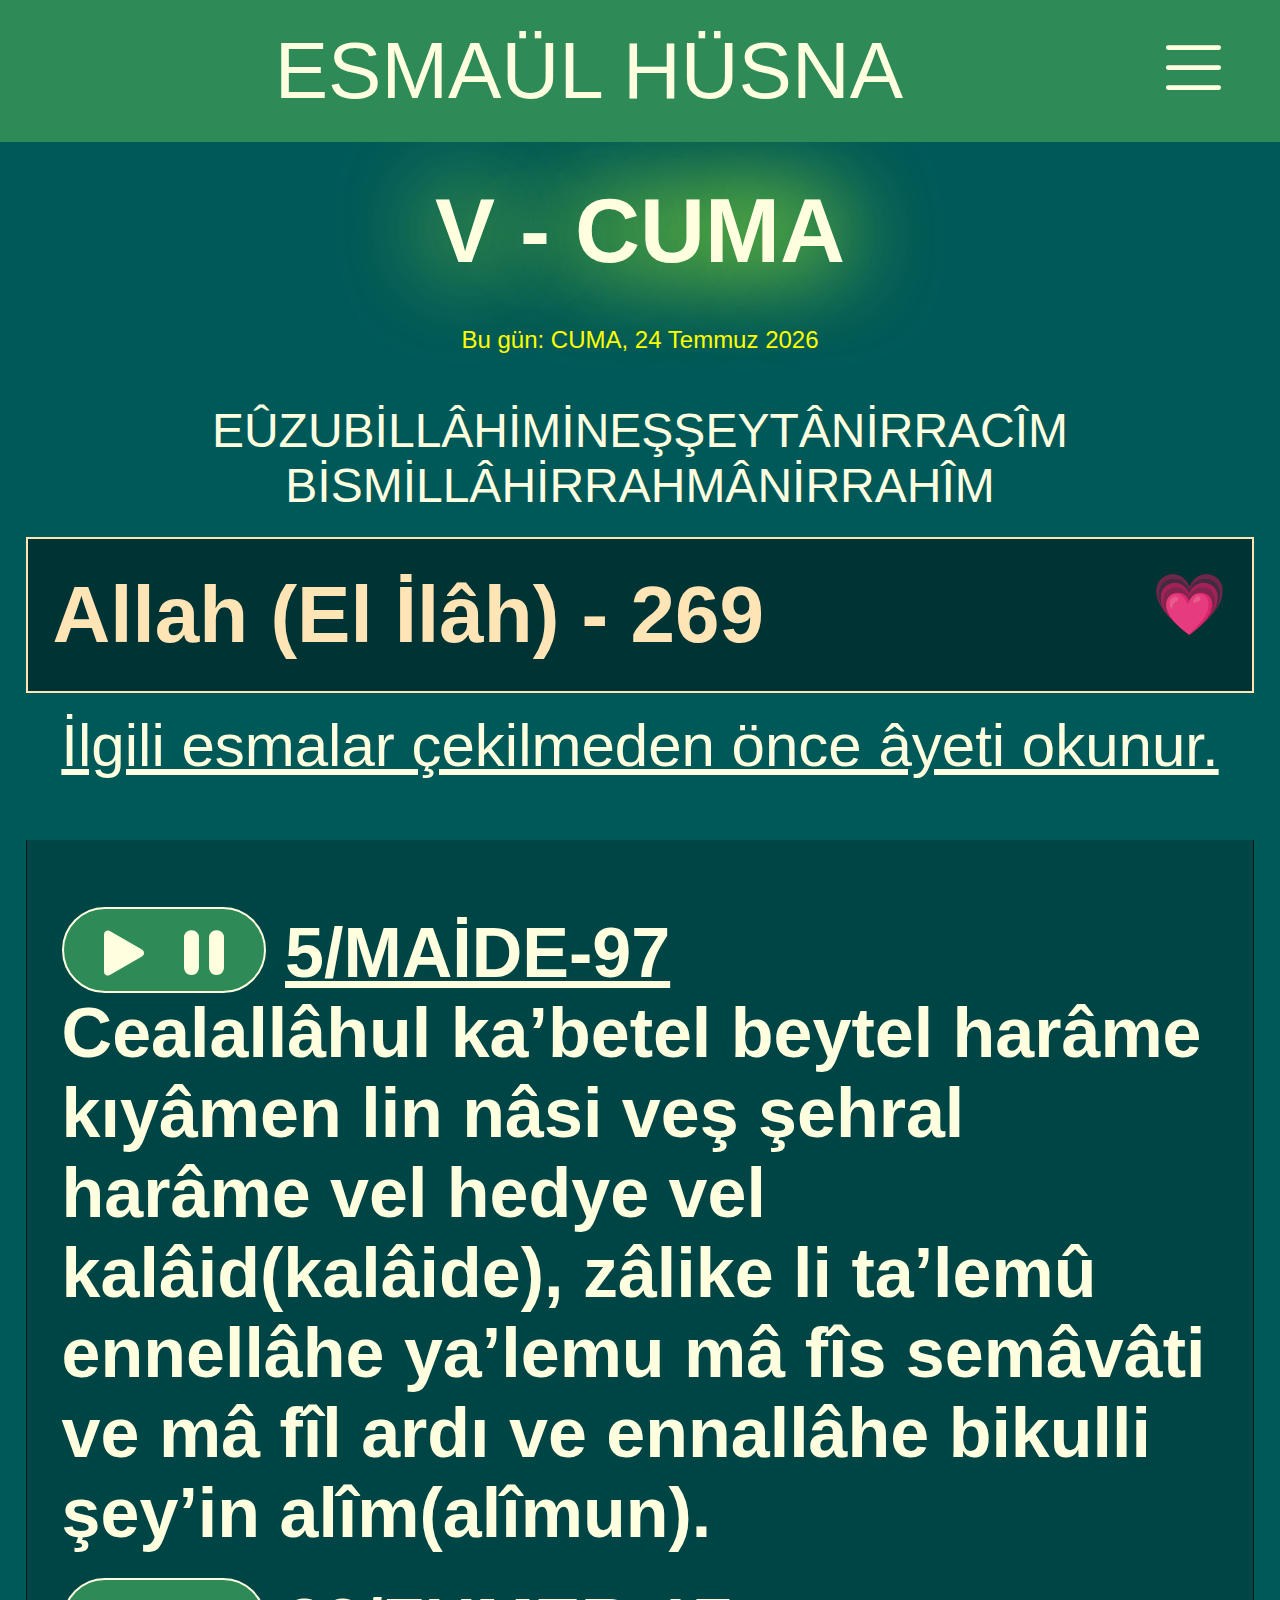
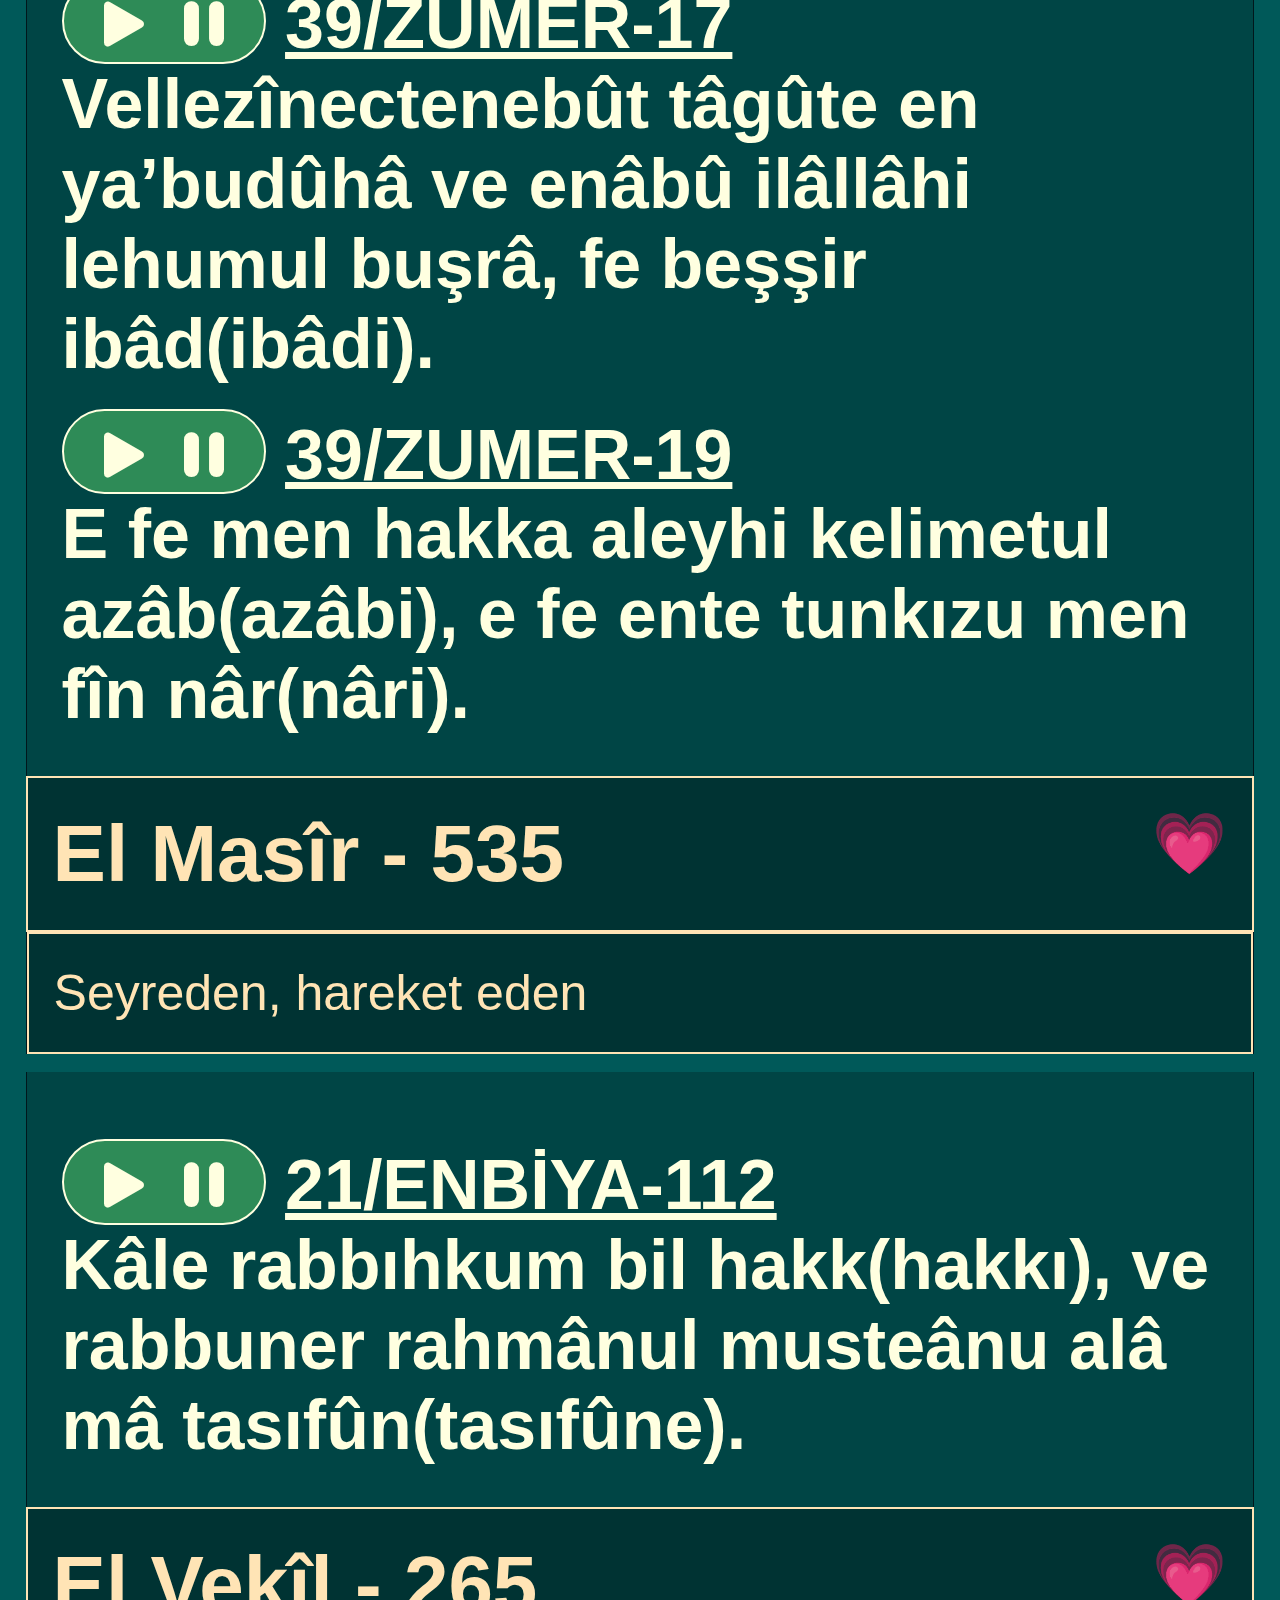
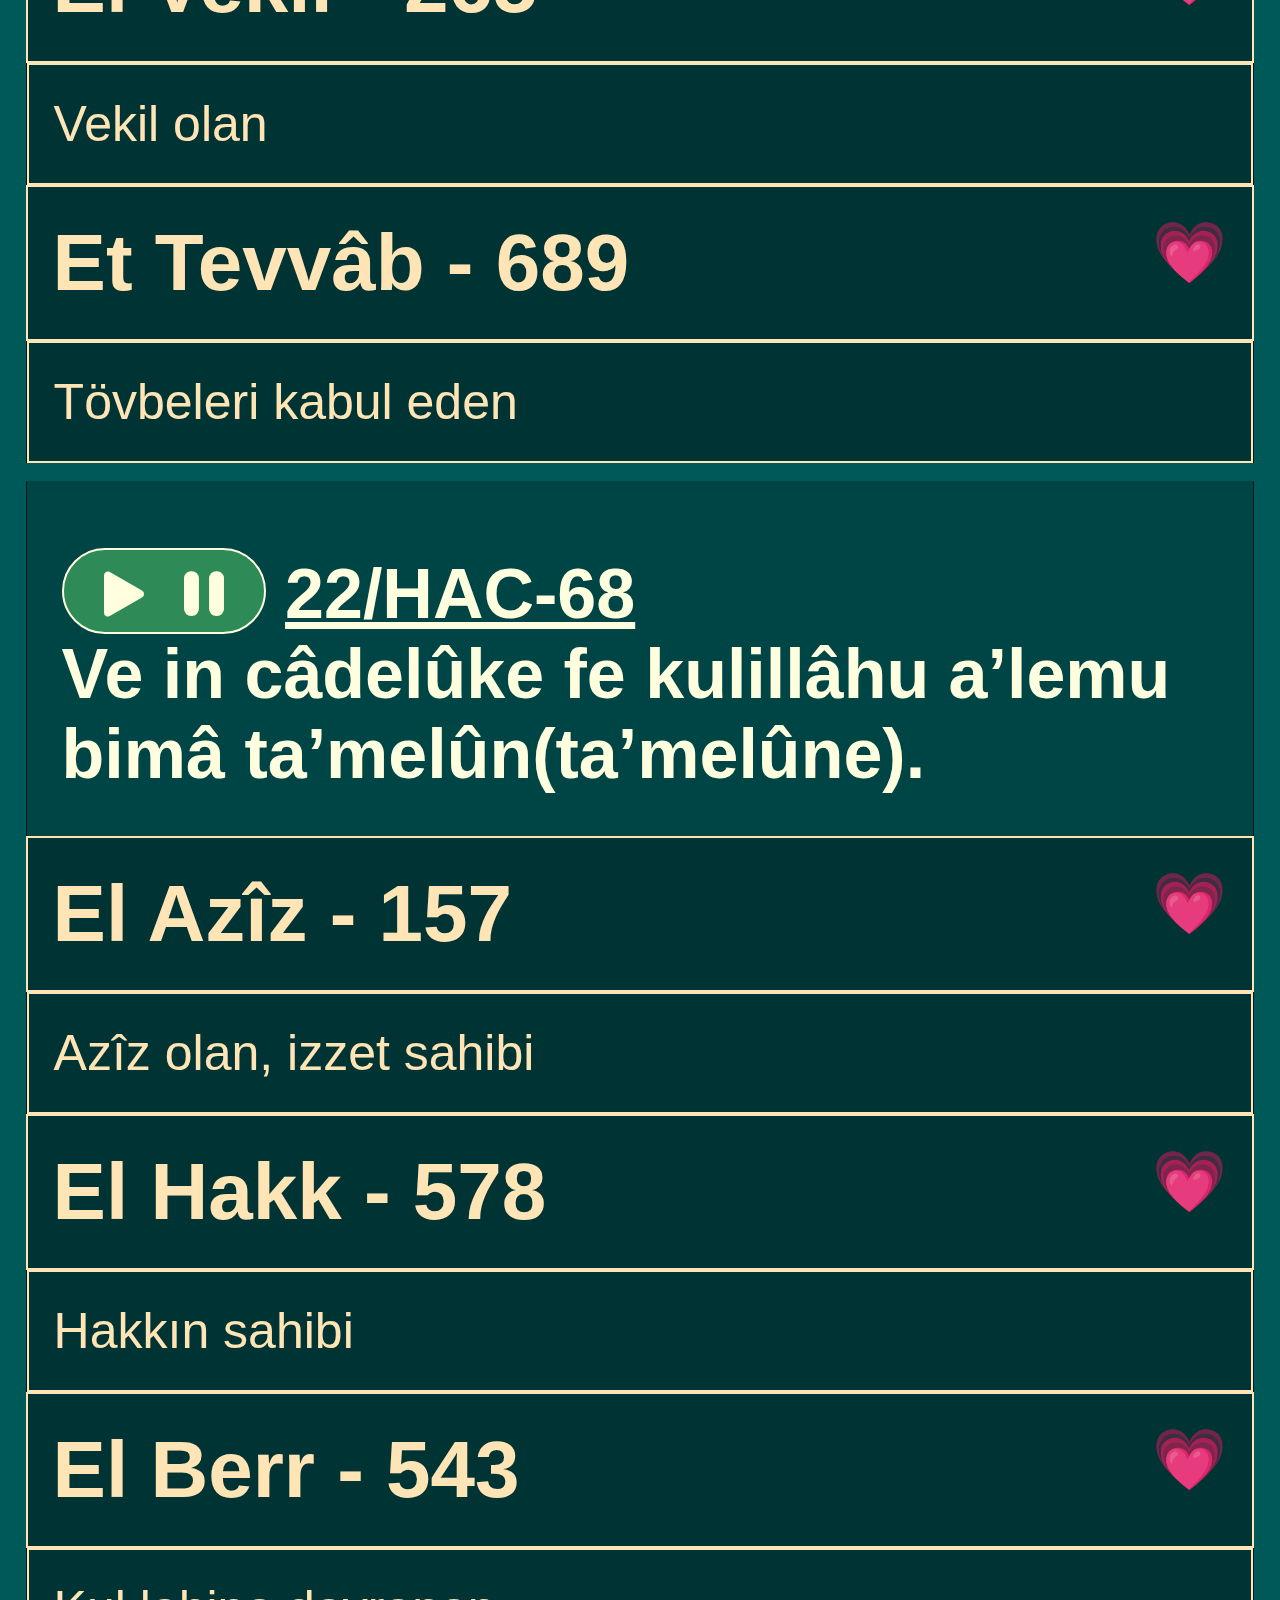
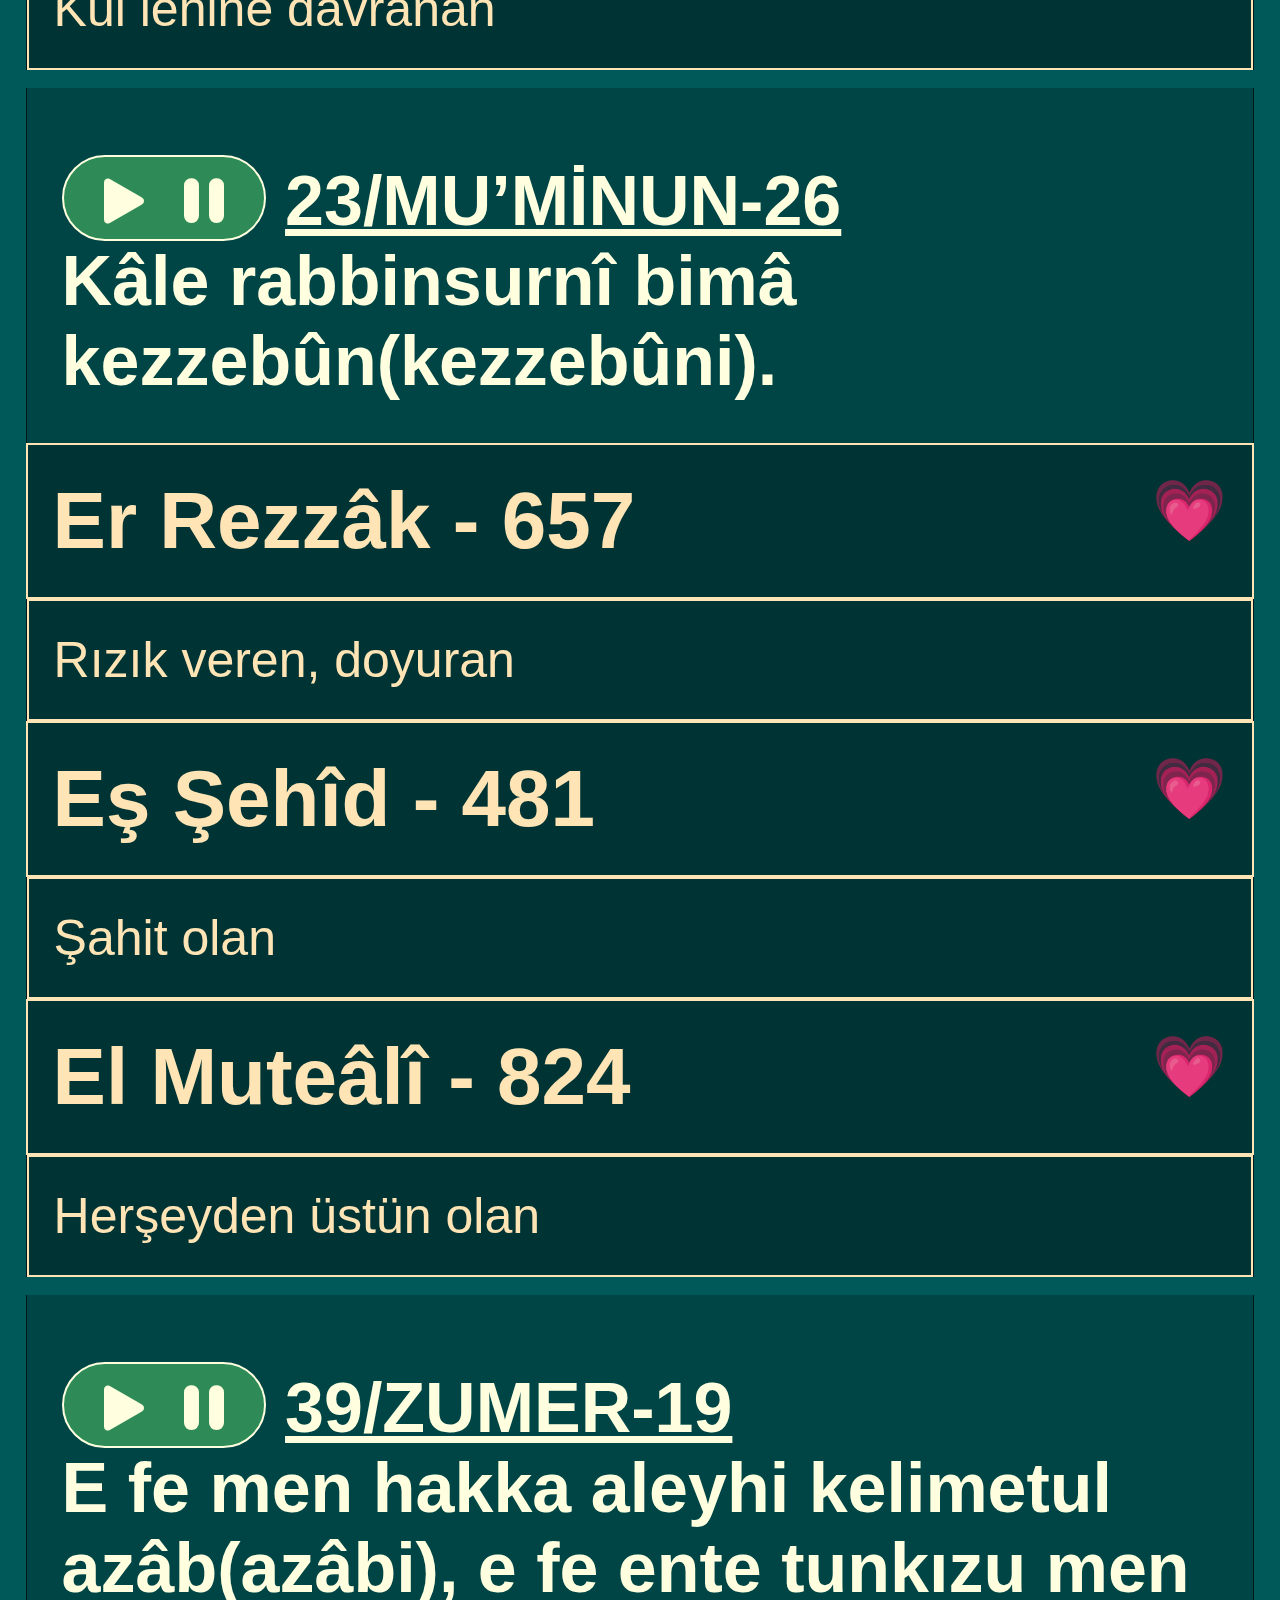
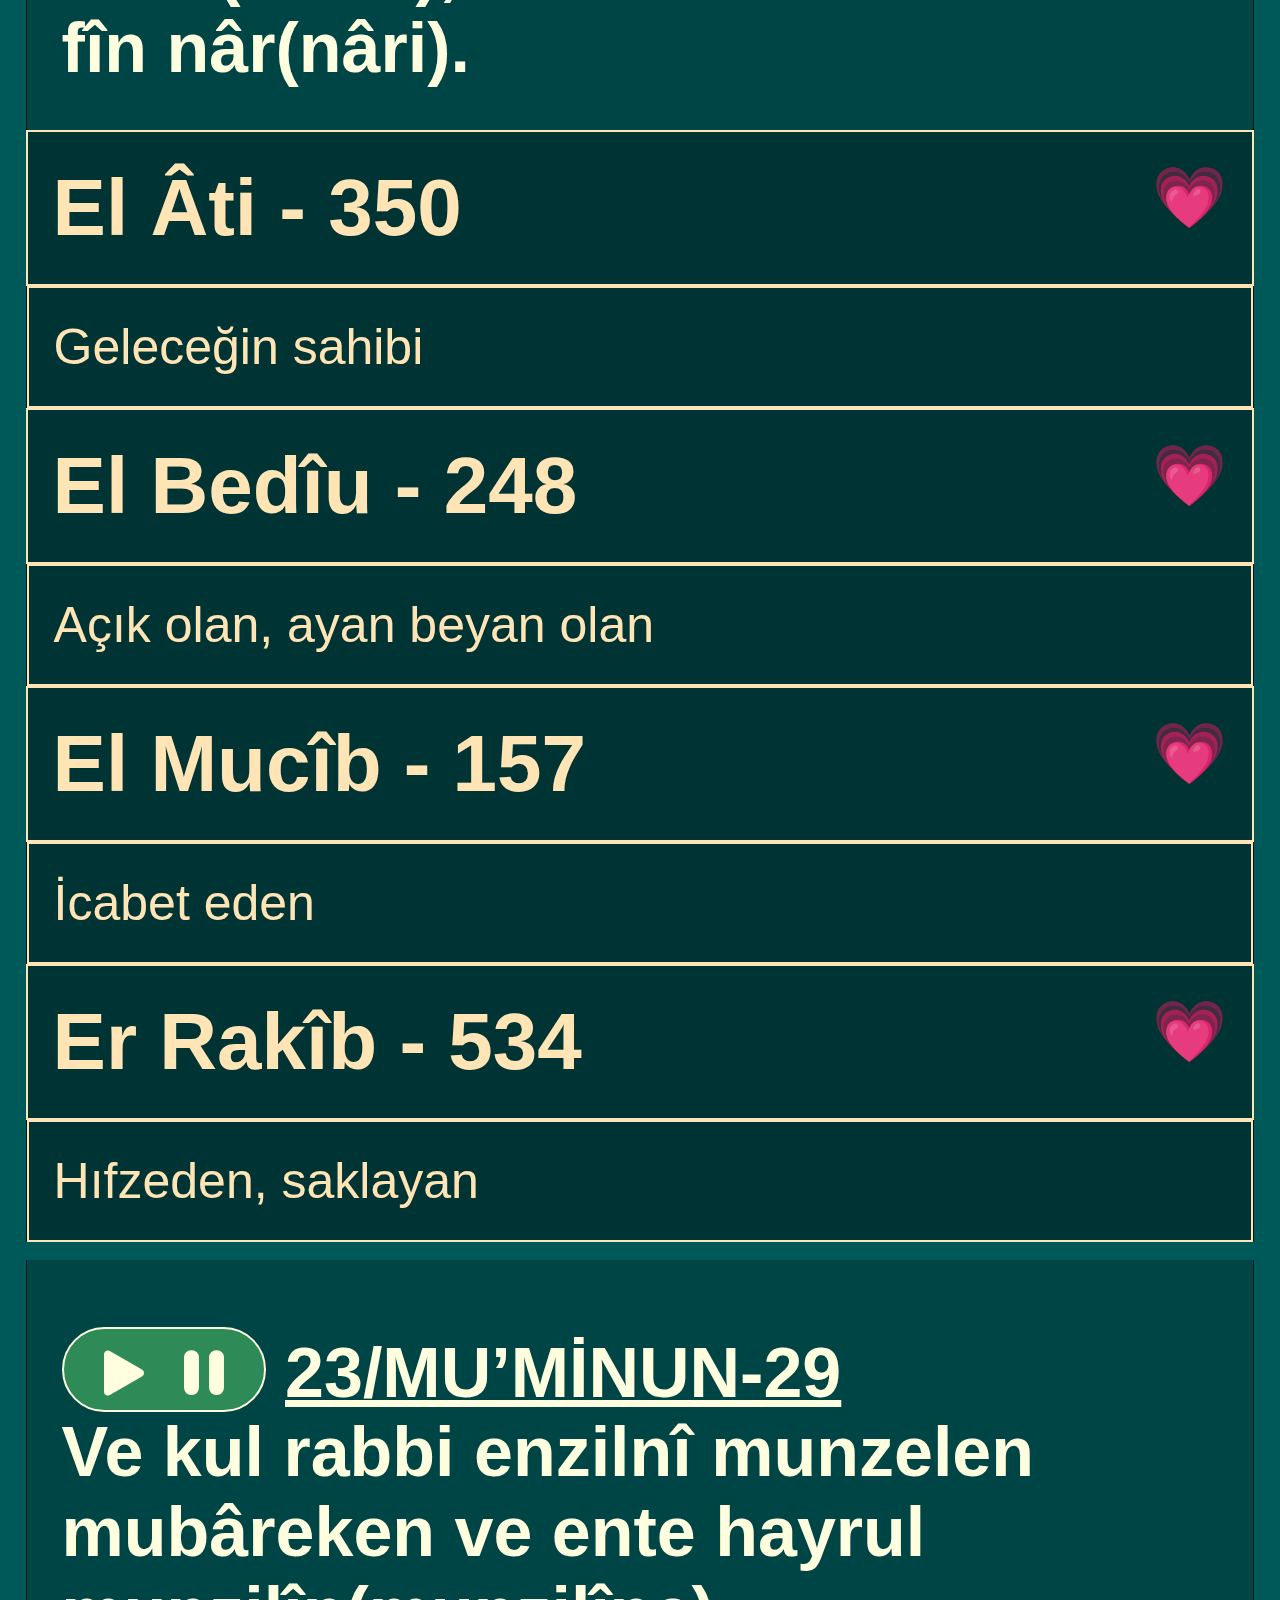
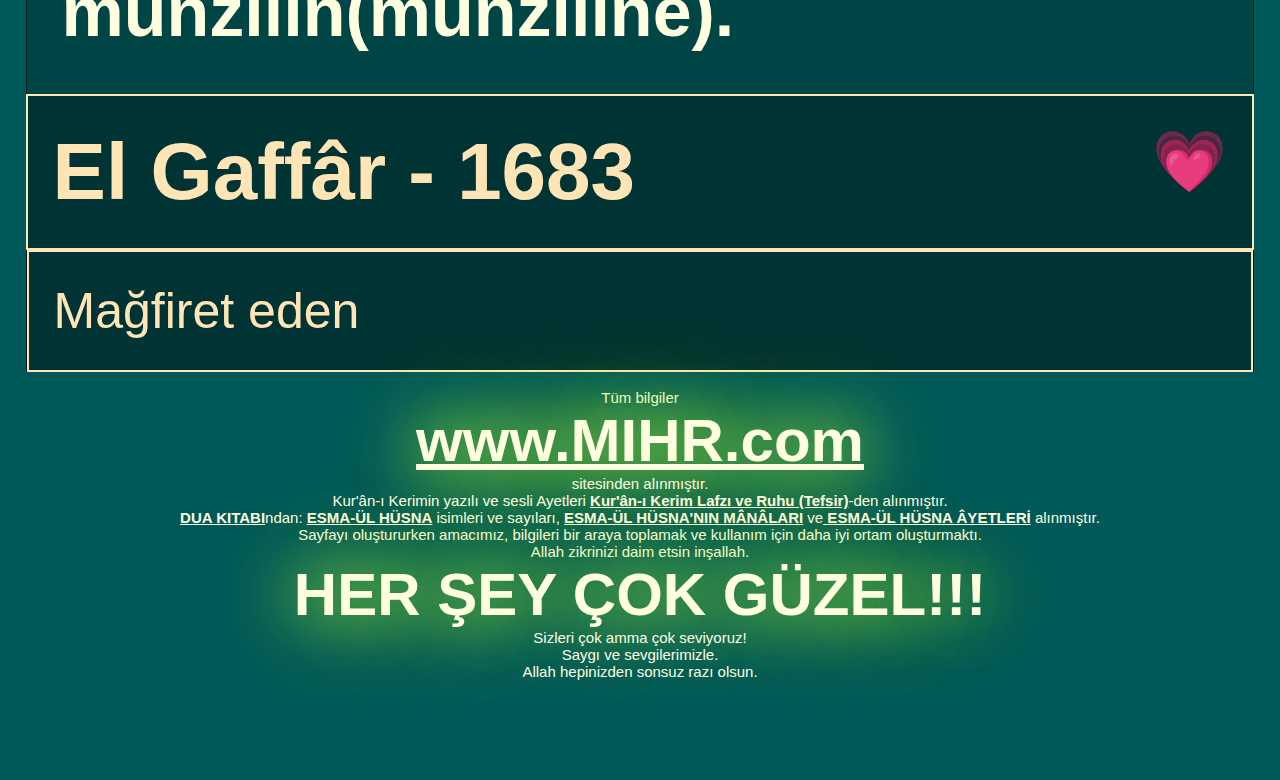
==== index.html @ 6de31723 "a" ====
<!DOCTYPE html>
<html lang="tr">
  <head>
    <meta charset="utf-8" />
    <title>ESMAÜL HÜSNA</title>
    <!-- jQuery -->
    <script src="https://ajax.googleapis.com/ajax/libs/jquery/2.0.0/jquery.min.js"></script>
    <!-- Bootstrap SVG Font icons https://icons.getbootstrap.com -->
    <link rel="stylesheet" href="https://cdn.jsdelivr.net/npm/bootstrap-icons@1.7.2/font/bootstrap-icons.css" />
    <link rel="stylesheet" href="style.css" />
  </head>
  <body>
    <!-- NAVBAR -->
    <nav class="navbar" id="top_nav">
      <!-- LOGO -->
      <div class="logo">&nbsp;ESMAÜL HÜSNA</div>
      <!-- NAVIGATION MENU -->
      <div>
        <button id="ButtonMENU" onclick="BtnMENU()" class="menuBTN">
          &nbsp;<i class="bi bi-list"></i>&nbsp;
        </button>
        <button
          id="ButtonMENUX"
          onclick="BtnMENUX()"
          class="menuBTN"
          style="display: none"
        >
          &nbsp;<i class="bi bi-x-lg"></i>&nbsp;
        </button>
        <script>
          function BtnMENU() {
            ;(document.getElementById("MENUSECTION").style.display = "block"),
              (document.getElementById("MainPageDIV").style.display = "none"),
              (document.getElementById("ButtonMENU").style.display = "none"),
              (document.getElementById("ButtonMENUX").style.display = "block")
          }
        </script>
        <script>
          function BtnMENUX() {
            ;(document.getElementById("MENUSECTION").style.display = "none"),
              (document.getElementById("MainPageDIV").style.display = "block"),
              (document.getElementById("ButtonMENU").style.display = "block"),
              (document.getElementById("ButtonMENUX").style.display = "none")
          }
        </script>
      </div>
    </nav>
    <!-- MENUSECTION DIV -->
    <div id="MENUSECTION" style="margin-top: 170px; display: none" class="menu">
      <!-- DATE -->
      <div class="beautifullyDate" style="font-size: 2.5em !important">
        <script>
          var d = new Date(),
            day = new Array(
              "PAZAR",
              "PAZARTESİ",
              "SALI",
              "ÇARŞAMBA",
              "PERŞEMBE",
              "CUMA",
              "CUMARTESİ"
            ),
            month = new Array(
              "Ocak",
              "Şubat",
              "Mart",
              "Nisan",
              "Mayıs",
              "Haziran",
              "Temmuz",
              "Ağustos",
              "Eylül",
              "Ekim",
              "Kasım",
              "Aralık"
            )
          document.write(
            "Bu gün: " +
              day[d.getDay()] +
              ", " +
              d.getDate() +
              " " +
              month[d.getMonth()] +
              " " +
              d.getFullYear()
          )
        </script>
      </div>
      <!-- GROUPBUTTONS DIV -->
      <div
        id="GroupButtons"
        style="
          display: block;
          padding: 10px 0 50px 0;
          font-size: 50px;
          font-family: Arial;
        "
        class="btn-group"
      >
        <!-- HAFATA BUTTONS & scripts -->
        <div
          style="
            display: block;
            padding: 10px 0 50px 0;
            color: #ffffe0;
            font-size: 50px;
            font-family: Arial;
          "
        >
          Haftanın gününü buradan<br />manual seçe bilirsiniz
        </div>
        <button onclick="myFunction1()">I - PAZARTESİ</button>
        <button onclick="myFunction2()">II - SALI</button>
        <button onclick="myFunction3()">III - ÇARŞAMBA</button>
        <button onclick="myFunction4()">IV - PERŞEMBE</button>
        <button onclick="myFunction5()">V - CUMA</button>
        <button onclick="myFunction6()">VI - CUMARTESİ</button>
        <button onclick="myFunction7()">VII - PAZAR</button>
        <script>
          function myFunction1() {
            ;(document.getElementById("myDIV1").style.display = "block"),
              (document.getElementById("myDIV11").style.display = "block"),
              (document.getElementById("myDIV2").style.display = "none"),
              (document.getElementById("myDIV22").style.display = "none"),
              (document.getElementById("myDIV3").style.display = "none"),
              (document.getElementById("myDIV33").style.display = "none"),
              (document.getElementById("myDIV4").style.display = "none"),
              (document.getElementById("myDIV44").style.display = "none"),
              (document.getElementById("myDIV5").style.display = "none"),
              (document.getElementById("myDIV55").style.display = "none"),
              (document.getElementById("myDIV6").style.display = "none"),
              (document.getElementById("myDIV66").style.display = "none"),
              (document.getElementById("myDIV7").style.display = "none"),
              (document.getElementById("myDIV77").style.display = "none"),
              (document.getElementById("MENUSECTION").style.display = "none"),
              (document.getElementById("MainPageDIV").style.display = "block"),
              (document.getElementById("ButtonMENU").style.display = "block"),
              (document.getElementById("ButtonMENUX").style.display = "none")
          }
          function myFunction2() {
            ;(document.getElementById("myDIV1").style.display = "none"),
              (document.getElementById("myDIV11").style.display = "none"),
              (document.getElementById("myDIV2").style.display = "block"),
              (document.getElementById("myDIV22").style.display = "block"),
              (document.getElementById("myDIV3").style.display = "none"),
              (document.getElementById("myDIV33").style.display = "none"),
              (document.getElementById("myDIV4").style.display = "none"),
              (document.getElementById("myDIV44").style.display = "none"),
              (document.getElementById("myDIV5").style.display = "none"),
              (document.getElementById("myDIV55").style.display = "none"),
              (document.getElementById("myDIV6").style.display = "none"),
              (document.getElementById("myDIV66").style.display = "none"),
              (document.getElementById("myDIV7").style.display = "none"),
              (document.getElementById("myDIV77").style.display = "none"),
              (document.getElementById("MENUSECTION").style.display = "none"),
              (document.getElementById("MainPageDIV").style.display = "block"),
              (document.getElementById("ButtonMENU").style.display = "block"),
              (document.getElementById("ButtonMENUX").style.display = "none")
          }
          function myFunction3() {
            ;(document.getElementById("myDIV1").style.display = "none"),
              (document.getElementById("myDIV11").style.display = "none"),
              (document.getElementById("myDIV2").style.display = "none"),
              (document.getElementById("myDIV22").style.display = "none"),
              (document.getElementById("myDIV3").style.display = "block"),
              (document.getElementById("myDIV33").style.display = "block"),
              (document.getElementById("myDIV4").style.display = "none"),
              (document.getElementById("myDIV44").style.display = "none"),
              (document.getElementById("myDIV5").style.display = "none"),
              (document.getElementById("myDIV55").style.display = "none"),
              (document.getElementById("myDIV6").style.display = "none"),
              (document.getElementById("myDIV66").style.display = "none"),
              (document.getElementById("myDIV7").style.display = "none"),
              (document.getElementById("myDIV77").style.display = "none"),
              (document.getElementById("MENUSECTION").style.display = "none"),
              (document.getElementById("MainPageDIV").style.display = "block"),
              (document.getElementById("ButtonMENU").style.display = "block"),
              (document.getElementById("ButtonMENUX").style.display = "none")
          }
          function myFunction4() {
            ;(document.getElementById("myDIV1").style.display = "none"),
              (document.getElementById("myDIV11").style.display = "none"),
              (document.getElementById("myDIV2").style.display = "none"),
              (document.getElementById("myDIV22").style.display = "none"),
              (document.getElementById("myDIV3").style.display = "none"),
              (document.getElementById("myDIV33").style.display = "none"),
              (document.getElementById("myDIV4").style.display = "block"),
              (document.getElementById("myDIV44").style.display = "block"),
              (document.getElementById("myDIV5").style.display = "none"),
              (document.getElementById("myDIV55").style.display = "none"),
              (document.getElementById("myDIV6").style.display = "none"),
              (document.getElementById("myDIV66").style.display = "none"),
              (document.getElementById("myDIV7").style.display = "none"),
              (document.getElementById("myDIV77").style.display = "none"),
              (document.getElementById("MENUSECTION").style.display = "none"),
              (document.getElementById("MainPageDIV").style.display = "block"),
              (document.getElementById("ButtonMENU").style.display = "block"),
              (document.getElementById("ButtonMENUX").style.display = "none")
          }
          function myFunction5() {
            ;(document.getElementById("myDIV1").style.display = "none"),
              (document.getElementById("myDIV11").style.display = "none"),
              (document.getElementById("myDIV2").style.display = "none"),
              (document.getElementById("myDIV22").style.display = "none"),
              (document.getElementById("myDIV3").style.display = "none"),
              (document.getElementById("myDIV33").style.display = "none"),
              (document.getElementById("myDIV4").style.display = "none"),
              (document.getElementById("myDIV44").style.display = "none"),
              (document.getElementById("myDIV5").style.display = "block"),
              (document.getElementById("myDIV55").style.display = "block"),
              (document.getElementById("myDIV6").style.display = "none"),
              (document.getElementById("myDIV66").style.display = "none"),
              (document.getElementById("myDIV7").style.display = "none"),
              (document.getElementById("myDIV77").style.display = "none"),
              (document.getElementById("MENUSECTION").style.display = "none"),
              (document.getElementById("MainPageDIV").style.display = "block"),
              (document.getElementById("ButtonMENU").style.display = "block"),
              (document.getElementById("ButtonMENUX").style.display = "none")
          }
          function myFunction6() {
            ;(document.getElementById("myDIV1").style.display = "none"),
              (document.getElementById("myDIV11").style.display = "none"),
              (document.getElementById("myDIV2").style.display = "none"),
              (document.getElementById("myDIV22").style.display = "none"),
              (document.getElementById("myDIV3").style.display = "none"),
              (document.getElementById("myDIV33").style.display = "none"),
              (document.getElementById("myDIV4").style.display = "none"),
              (document.getElementById("myDIV44").style.display = "none"),
              (document.getElementById("myDIV5").style.display = "none"),
              (document.getElementById("myDIV55").style.display = "none"),
              (document.getElementById("myDIV6").style.display = "block"),
              (document.getElementById("myDIV66").style.display = "block"),
              (document.getElementById("myDIV7").style.display = "none"),
              (document.getElementById("myDIV77").style.display = "none"),
              (document.getElementById("MENUSECTION").style.display = "none"),
              (document.getElementById("MainPageDIV").style.display = "block"),
              (document.getElementById("ButtonMENU").style.display = "block"),
              (document.getElementById("ButtonMENUX").style.display = "none")
          }
          function myFunction7() {
            ;(document.getElementById("myDIV1").style.display = "none"),
              (document.getElementById("myDIV11").style.display = "none"),
              (document.getElementById("myDIV2").style.display = "none"),
              (document.getElementById("myDIV22").style.display = "none"),
              (document.getElementById("myDIV3").style.display = "none"),
              (document.getElementById("myDIV33").style.display = "none"),
              (document.getElementById("myDIV4").style.display = "none"),
              (document.getElementById("myDIV44").style.display = "none"),
              (document.getElementById("myDIV5").style.display = "none"),
              (document.getElementById("myDIV55").style.display = "none"),
              (document.getElementById("myDIV6").style.display = "none"),
              (document.getElementById("myDIV66").style.display = "none"),
              (document.getElementById("myDIV7").style.display = "block"),
              (document.getElementById("myDIV77").style.display = "block"),
              (document.getElementById("MENUSECTION").style.display = "none"),
              (document.getElementById("MainPageDIV").style.display = "block"),
              (document.getElementById("ButtonMENU").style.display = "block"),
              (document.getElementById("ButtonMENUX").style.display = "none")
          }
        </script>
        <!-- END HAFTA BUTTONS & scripts -->
      </div>
      <!-- END GROUPBUTTONS DIV --><!-- ANLAM ve AYETLER DIV's -->
      <div
        id="AyetAnlam"
        style="
          color: #ffffe0;
          display: block;
          padding: 30px 1em 30px 1em;
          font-size: 50px;
          font-family: Arial;
        "
      >
        Esma Ayetleri ve Anlamı<br />Görüntüsü için
      </div>
      <div>
        <button type="submit" id="ButtonId" onclick="changeColor()" class="btn">
          OFF
        </button>
        <script>
          $(".btn").click(function () {
            $(".block_with_text").fadeToggle(500),
              $(this).text(function (e, o) {
                return "OFF" === o ? "ON" : "OFF"
              })
          })
          var colors = ["SeaGreen", "red"],
            colorIndex = 0
          function changeColor() {
            var e = document.getElementById("ButtonId")
            colorIndex >= colors.length && (colorIndex = 0),
              (e.style.backgroundColor = colors[colorIndex]),
              colorIndex++,
              (document.getElementById("MENUSECTION").style.display = "none"),
              (document.getElementById("MainPageDIV").style.display = "block"),
              (document.getElementById("ButtonMENU").style.display = "block"),
              (document.getElementById("ButtonMENUX").style.display = "none")
          }
        </script>
      </div>
      <!-- CHEKBOX -->
      <div
        style="
          display: block;
          padding: 70px 1em 30px 1em;
          color: #ffffe0;
          font-size: 50px;
          font-family: Arial;
        "
      >
        Tüm onayları silmek için
      </div>
      <div>
        <button onclick="ChekBoxClear()" class="menuBTNHeart">
          &#128154;&#10146;&#128151;
        </button>
        <script>
          function ChekBoxClear() {
            var e = confirm("Onayları silmek istiyor musunuz?")
            ;(document.getElementById("MENUSECTION").style.display = "none"),
              (document.getElementById("MainPageDIV").style.display = "block"),
              (document.getElementById("ButtonMENU").style.display = "block"),
              (document.getElementById("ButtonMENUX").style.display = "none"),
              e && $("[class='chekboxInput']:checked").prop("checked", !1)
          }
        </script>
      </div>
    </div>
    <!-- END MENU SECTION DIV --><!-- MAIN PAGE DIV -->
    <div id="MainPageDIV">
      <!-- WEEK NAME DIV's -->
      <div id="myDIV1" class="beautifully" style="display: none">I - PAZARTESİ</div>
      <div id="myDIV2" class="beautifully" style="display: none">II - SALI</div>
      <div id="myDIV3" class="beautifully" style="display: none">III - ÇARŞAMBA</div>
      <div id="myDIV4" class="beautifully" style="display: none">IV - PERŞEMBE</div>
      <div id="myDIV5" class="beautifully" style="display: none">V - CUMA</div>
      <div id="myDIV6" class="beautifully" style="display: none">VI - CUMARTESİ</div>
      <div id="myDIV7" class="beautifully" style="display: none">VII - PAZAR</div>
      <!-- DATE -->
      <div class="beautifullyDate">
        <script>
          var d = new Date(),
            day = new Array(
              "PAZAR",
              "PAZARTESİ",
              "SALI",
              "ÇARŞAMBA",
              "PERŞEMBE",
              "CUMA",
              "CUMARTESİ"
            ),
            month = new Array(
              "Ocak",
              "Şubat",
              "Mart",
              "Nisan",
              "Mayıs",
              "Haziran",
              "Temmuz",
              "Ağustos",
              "Eylül",
              "Ekim",
              "Kasım",
              "Aralık"
            )
          document.write(
            "Bu gün: ",
            day[d.getDay()] +
              ", " +
              d.getDate() +
              " " +
              month[d.getMonth()] +
              " " +
              d.getFullYear()
          )
        </script>
      </div>
      <!-- END WEEK NAME DIV's --><!-- NEXT SOUND PLAY WITH STOP CURRENT SOUND SCRIPT -->
      <script>
        document.addEventListener(
          "play",
          function (e) {
            for (
              var t = document.getElementsByTagName("audio"),
                a = 0,
                n = t.length;
              a < n;
              a++
            )
              t[a] != e.target && t[a].pause()
          },
          !0
        )
      </script>
      <!-- END NEXT SOUND PLAY WITH STOP CURRENT SOUND SCRIPT --><!-- NOT CHANGE DIV -->
      <div
        style="
          display: inline-block;
          color: #ffffe0;
          text-align: center;
          font-size: 48px;
          font-family: Arial;
          padding: 0.5em 0.5em 0.5em 0.5em;
        "
      >
        EÛZUBİLLÂHİMİNEŞŞEYTÂNİRRACÎM<br />BİSMİLLÂHİRRAHMÂNİRRAHÎM
      </div>
      <div style="display: block">
        <table>
          <tr>
            <td>
              <strong>Allah (El İlâh) - 269</strong
              ><input
                id="Heart"
                style="display: none"
                type="checkbox"
                class="chekboxInput"
              />
              <label for="Heart"></label>
            </td>
          </tr>
        </table>
      </div>
      <p class="block_with_text" style="display: block"><br /></p>
      <div
        class="block_with_text"
        style="
          display: block;
          color: #ffffe0;
          text-align: center;
          padding: 0 0.5em 1em 0.5em;
          font-size: 60px;
          font-family: Arial;
        "
      >
        <a
          style="font-weight: 400; color: #ffffe0"
          href="https://mihr.com/kitaplar/457/dua-kitab?chapter=1743"
          target="_blank"
          >İlgili esmalar çekilmeden önce âyeti okunur.</a
        >
      </div>
      <div style="display: block">
        <table>
          <tr>
            <th class="block_with_text" style="display: block">
              <button class="PlayButton" onclick="togglePlayPause1()">
                <i class="bi bi-play-fill"></i><i class="bi bi-pause-fill"></i
                ><audio
                  id="audio1"
                  src="https://www.mihr.com/Videolar/quran_mp3/ayat/005097.mp3"
                ></audio>
              </button>
              <script>
                var audio1 = document.getElementById("audio1")
                function togglePlayPause1() {
                  audio1.paused || audio1.ended ? audio1.play() : audio1.pause()
                }
              </script>
              <a
                href="https://www.mihr.com/Kuran/Meal/5/maide/97"
                target="_blank"
                >5/MAİDE-97</a
              ><br />Cealallâhul ka’betel beytel harâme kıyâmen lin nâsi veş
              şehral harâme vel hedye vel kalâid(kalâide), zâlike li ta’lemû
              ennellâhe ya’lemu mâ fîs semâvâti ve mâ fîl ardı ve ennallâhe
              bikulli şey’in alîm(alîmun).<br /><button
                class="PlayButton"
                onclick="togglePlayPause2()"
              >
                <i class="bi bi-play-fill"></i><i class="bi bi-pause-fill"></i
                ><audio
                  id="audio2"
                  src="https://www.mihr.com/Videolar/quran_mp3/ayat/039017.mp3"
                ></audio>
              </button>
              <script>
                var audio2 = document.getElementById("audio2")
                function togglePlayPause2() {
                  audio2.paused || audio2.ended ? audio2.play() : audio2.pause()
                }
              </script>
              <a
                href="https://www.mihr.com/Kuran/Meal/39/zumer/17"
                target="_blank"
                >39/ZUMER-17</a
              ><br />Vellezînectenebût tâgûte en ya’budûhâ ve enâbû ilâllâhi
              lehumul buşrâ, fe beşşir ibâd(ibâdi).<br /><button
                class="PlayButton"
                onclick="togglePlayPause3()"
              >
                <i class="bi bi-play-fill"></i><i class="bi bi-pause-fill"></i
                ><audio
                  id="audio3"
                  src="https://www.mihr.com/Videolar/quran_mp3/ayat/039019.mp3"
                ></audio>
              </button>
              <script>
                var audio3 = document.getElementById("audio3")
                function togglePlayPause3() {
                  audio3.paused || audio3.ended ? audio3.play() : audio3.pause()
                }
              </script>
              <a
                href="https://www.mihr.com/Kuran/Meal/39/zumer/19"
                target="_blank"
                >39/ZUMER-19</a
              ><br />E fe men hakka aleyhi kelimetul azâb(azâbi), e fe ente
              tunkızu men fîn nâr(nâri).<br />
            </th>
          </tr>
          <tr>
            <td>
              <strong>El Masîr - 535</strong
              ><input
                style="display: none"
                id="Masir"
                type="checkbox"
                class="chekboxInput"
              />
              <label for="Masir"></label>
            </td>
          </tr>
          <tr>
            <td class="block_with_text" style="display: block">
              Seyreden, hareket eden
            </td>
          </tr>
        </table>
        <!-- END NOT CHANGE DIV -->
      </div>
      <p class="block_with_text" style="display: block"><br /></p>
      <!-- ESMAÜL HÜSNA I DIV-->
      <div id="myDIV11" style="display: none">
        <table>
          <tr>
            <th class="block_with_text" style="display: block">
              <button class="PlayButton" onclick="togglePlayPause4()">
                <i class="bi bi-play-fill"></i><i class="bi bi-pause-fill"></i
                ><audio
                  id="audio4"
                  src="https://www.mihr.com/Videolar/quran_mp3/ayat/005097.mp3"
                ></audio>
              </button>
              <script>
                var audio4 = document.getElementById("audio4")
                function togglePlayPause4() {
                  audio4.paused || audio4.ended ? audio4.play() : audio4.pause()
                }
              </script>
              <a
                href="https://www.mihr.com/Kuran/Meal/5/maide/97"
                target="_blank"
                >5/MAİDE-97</a
              ><br />Cealallâhul ka’betel beytel harâme kıyâmen lin nâsi veş
              şehral harâme vel hedye vel kalâid(kalâide), zâlike li ta’lemû
              ennellâhe ya’lemu mâ fîs semâvâti ve mâ fîl ardı ve ennallâhe
              bikulli şey’in alîm(alîmun).
            </th>
          </tr>
          <tr>
            <td>
              <strong>El Mugnî - 1337</strong
              ><input
                style="display: none"
                id="Mugnî"
                type="checkbox"
                class="chekboxInput"
              />
              <label for="Mugnî"></label>
            </td>
          </tr>
          <tr>
            <td class="block_with_text" style="display: block">
              Gani kılan, zengin eden
            </td>
          </tr>
          <tr>
            <td>
              <strong>Es Sabûr - 519</strong
              ><input
                style="display: none"
                id="Sabûr"
                type="checkbox"
                class="chekboxInput"
              />
              <label for="Sabûr"></label>
            </td>
          </tr>
          <tr>
            <td class="block_with_text" style="display: block">Sabır sahibi</td>
          </tr>
          <tr>
            <td>
              <strong>El Vedûd - 372</strong
              ><input
                style="display: none"
                id="Vedûd"
                type="checkbox"
                class="chekboxInput"
              />
              <label for="Vedûd"></label>
            </td>
          </tr>
          <tr>
            <td class="block_with_text" style="display: block">
              Seven, sevilen
            </td>
          </tr>
        </table>
        <p class="block_with_text" style="display: block"><br /></p>
        <table>
          <tr>
            <th class="block_with_text" style="display: block">
              <button class="PlayButton" onclick="togglePlayPause5()">
                <i class="bi bi-play-fill"></i><i class="bi bi-pause-fill"></i
                ><audio
                  id="audio5"
                  src="https://www.mihr.com/Videolar/quran_mp3/ayat/019019.mp3"
                ></audio>
              </button>
              <script>
                var audio5 = document.getElementById("audio5")
                function togglePlayPause5() {
                  audio5.paused || audio5.ended ? audio5.play() : audio5.pause()
                }
              </script>
              <a
                href="https://www.mihr.com/Kuran/Meal/19/meryem/19"
                target="_blank"
                >19/MERYEM-19</a
              ><br />Kâle innemâ ene resûlu rabbiki li ehebe leki gulâmen
              zekiyyâ(zekiyyen).<br /><button
                class="PlayButton"
                onclick="togglePlayPause6()"
              >
                <i class="bi bi-play-fill"></i><i class="bi bi-pause-fill"></i
                ><audio
                  id="audio6"
                  src="https://www.mihr.com/Videolar/quran_mp3/ayat/019020.mp3"
                ></audio>
              </button>
              <script>
                var audio6 = document.getElementById("audio6")
                function togglePlayPause6() {
                  audio6.paused || audio6.ended ? audio6.play() : audio6.pause()
                }
              </script>
              <a
                href="https://www.mihr.com/Kuran/Meal/19/meryem/20"
                target="_blank"
                >19/MERYEM-20</a
              ><br />Kâlet ennâ yekûnu lî gulâmun ve lem yemsesnî beşerun ve lem
              eku bagıyyâ(bagıyyen).
            </th>
          </tr>
          <tr>
            <td>
              <strong>El Vehhâb - 218</strong
              ><input
                style="display: none"
                id="Vehhâb"
                type="checkbox"
                class="chekboxInput"
              />
              <label for="Vehhâb"></label>
            </td>
          </tr>
          <tr>
            <td class="block_with_text" style="display: block">
              Hibe eden, karşılıksız veren
            </td>
          </tr>
          <tr>
            <td>
              <strong>Es Semîu - 351</strong
              ><input
                style="display: none"
                id="Semîu"
                type="checkbox"
                class="chekboxInput"
              />
              <label for="Semîu"></label>
            </td>
          </tr>
          <tr>
            <td class="block_with_text" style="display: block">İşiten</td>
          </tr>
        </table>
        <p class="block_with_text" style="display: block"><br /></p>
        <table>
          <tr>
            <th class="block_with_text" style="display: block">
              <button class="PlayButton" onclick="togglePlayPause7()">
                <i class="bi bi-play-fill"></i><i class="bi bi-pause-fill"></i
                ><audio
                  id="audio7"
                  src="https://www.mihr.com/Videolar/quran_mp3/ayat/021032.mp3"
                ></audio>
              </button>
              <script>
                var audio7 = document.getElementById("audio7")
                function togglePlayPause7() {
                  audio7.paused || audio7.ended ? audio7.play() : audio7.pause()
                }
              </script>
              <a
                href="https://www.mihr.com/Kuran/Meal/21/enbiya/32"
                target="_blank"
                >21/ENBİYA-32</a
              ><br />Ve cealnâs semâe sakfen mahfûzâ(mahfûzen), ve hum an
              âyâtihâ mu’ridûn(mu’ridûne).<br /><button
                class="PlayButton"
                onclick="togglePlayPause8()"
              >
                <i class="bi bi-play-fill"></i><i class="bi bi-pause-fill"></i
                ><audio
                  id="audio8"
                  src="https://www.mihr.com/Videolar/quran_mp3/ayat/021033.mp3"
                ></audio>
              </button>
              <script>
                var audio8 = document.getElementById("audio8")
                function togglePlayPause8() {
                  audio8.paused || audio8.ended ? audio8.play() : audio8.pause()
                }
              </script>
              <a
                href="https://www.mihr.com/Kuran/Meal/21/enbiya/33"
                target="_blank"
                >21/ENBİYA-33</a
              ><br />Ve huvellezî halakal leyle ven nehâra veş şemse vel
              kamer(kamere), kullun fî felekin yesbehûn(yesbehûne).
            </th>
          </tr>
          <tr>
            <td>
              <strong>El Fettâh - 1082</strong
              ><input
                style="display: none"
                id="Fettâh"
                type="checkbox"
                class="chekboxInput"
              />
              <label for="Fettâh"></label>
            </td>
          </tr>
          <tr>
            <td class="block_with_text" style="display: block">
              Fetih yaptıran
            </td>
          </tr>
          <tr>
            <td>
              <strong>El Muhyî - 190</strong
              ><input
                style="display: none"
                id="Muhyî"
                type="checkbox"
                class="chekboxInput"
              />
              <label for="Muhyî"></label>
            </td>
          </tr>
          <tr>
            <td class="block_with_text" style="display: block">Hayat veren</td>
          </tr>
        </table>
        <p class="block_with_text" style="display: block"><br /></p>
        <table>
          <tr>
            <th class="block_with_text" style="display: block">
              <button class="PlayButton" onclick="togglePlayPause9()">
                <i class="bi bi-play-fill"></i><i class="bi bi-pause-fill"></i
                ><audio
                  id="audio9"
                  src="https://www.mihr.com/Videolar/quran_mp3/ayat/033027.mp3"
                ></audio>
              </button>
              <script>
                var audio9 = document.getElementById("audio9")
                function togglePlayPause9() {
                  audio9.paused || audio9.ended ? audio9.play() : audio9.pause()
                }
              </script>
              <a
                href="https://www.mihr.com/Kuran/Meal/33/ahzab/27"
                target="_blank"
                >33/AHZAB-27</a
              ><br />Ve evresekum ardahum ve diyârehum ve emvâlehum ve ardan lem
              tetauhâ, ve kânallâhu alâ kulli şey’in kadîrâ(kadîran).<br /><button
                class="PlayButton"
                onclick="togglePlayPause10()"
              >
                <i class="bi bi-play-fill"></i><i class="bi bi-pause-fill"></i
                ><audio
                  id="audio10"
                  src="https://www.mihr.com/Videolar/quran_mp3/ayat/033028.mp3"
                ></audio>
              </button>
              <script>
                var audio10 = document.getElementById("audio10")
                function togglePlayPause10() {
                  audio10.paused || audio10.ended
                    ? audio10.play()
                    : audio10.pause()
                }
              </script>
              <a
                href="https://www.mihr.com/Kuran/Meal/33/ahzab/28"
                target="_blank"
                >33/AHZAB-28</a
              ><br />Yâ eyyuhen nebiyyu kul li ezvâcike in kuntunne turidnel
              hayâted dunyâ ve ziynetehâ fe teâleyne umetti’kunne ve
              userrihkunne serâhan cemîlâ(cemîlen).<br /><button
                class="PlayButton"
                onclick="togglePlayPause11()"
              >
                <i class="bi bi-play-fill"></i><i class="bi bi-pause-fill"></i
                ><audio
                  id="audio11"
                  src="https://www.mihr.com/Videolar/quran_mp3/ayat/033029.mp3"
                ></audio>
              </button>
              <script>
                var audio11 = document.getElementById("audio11")
                function togglePlayPause11() {
                  audio11.paused || audio11.ended
                    ? audio11.play()
                    : audio11.pause()
                }
              </script>
              <a
                href="https://www.mihr.com/Kuran/Meal/33/ahzab/29"
                target="_blank"
                >33/AHZAB-29</a
              ><br />Ve in kuntunne turidnallâhe ve resûlehu veddârel’âhırete fe
              innallâhe eadde lil muhsinâti minkunne ecren azîmâ(azîmen).
            </th>
          </tr>
          <tr>
            <td>
              <strong>El Kayyûm - 444</strong
              ><input
                style="display: none"
                id="Kayyûm"
                type="checkbox"
                class="chekboxInput"
              />
              <label for="Kayyûm"></label>
            </td>
          </tr>
          <tr>
            <td class="block_with_text" style="display: block">Kaim olan</td>
          </tr>
          <tr>
            <td>
              <strong>El Muizz - 236</strong
              ><input
                style="display: none"
                id="Muizz"
                type="checkbox"
                class="chekboxInput"
              />
              <label for="Muizz"></label>
            </td>
          </tr>
          <tr>
            <td class="block_with_text" style="display: block">İzzet veren</td>
          </tr>
          <tr>
            <td>
              <strong>El Mukaddim - 638</strong
              ><input
                style="display: none"
                id="Mukaddim"
                type="checkbox"
                class="chekboxInput"
              />
              <label for="Mukaddim"></label>
            </td>
          </tr>
          <tr>
            <td class="block_with_text" style="display: block">
              Öncelik taşıyan, önce olan
            </td>
          </tr>
        </table>
        <p class="block_with_text" style="display: block"><br /></p>
        <table>
          <tr>
            <th class="block_with_text" style="display: block">
              <button class="PlayButton" onclick="togglePlayPause12()">
                <i class="bi bi-play-fill"></i><i class="bi bi-pause-fill"></i
                ><audio
                  id="audio12"
                  src="https://www.mihr.com/Videolar/quran_mp3/ayat/007014.mp3"
                ></audio>
              </button>
              <script>
                var audio12 = document.getElementById("audio12")
                function togglePlayPause12() {
                  audio12.paused || audio12.ended
                    ? audio12.play()
                    : audio12.pause()
                }
              </script>
              <a
                href="https://www.mihr.com/Kuran/Meal/7/araf/14"
                target="_blank"
                >7/A’RAF-14</a
              ><br />Kâle enzırnî ilâ yevmi yub’asûn(yub’asûne).<br /><button
                class="PlayButton"
                onclick="togglePlayPause13()"
              >
                <i class="bi bi-play-fill"></i><i class="bi bi-pause-fill"></i
                ><audio
                  id="audio13"
                  src="https://www.mihr.com/Videolar/quran_mp3/ayat/007015.mp3"
                ></audio>
              </button>
              <script>
                var audio13 = document.getElementById("audio13")
                function togglePlayPause13() {
                  audio13.paused || audio13.ended
                    ? audio13.play()
                    : audio13.pause()
                }
              </script>
              <a
                href="https://www.mihr.com/Kuran/Meal/7/araf/15"
                target="_blank"
                >7/A’RAF-15</a
              ><br />Kâle inneke minel munzarîn(munzarîne).
            </th>
          </tr>
          <tr>
            <td>
              <strong>El Hamîd - 283</strong
              ><input
                style="display: none"
                id="Hamîd"
                type="checkbox"
                class="chekboxInput"
              />
              <label for="Hamîd"></label>
            </td>
          </tr>
          <tr>
            <td class="block_with_text" style="display: block">
              Kendisine hamdedilen
            </td>
          </tr>
          <tr>
            <td>
              <strong>Eş Şekûr - 813</strong
              ><input
                style="display: none"
                id="Şekûr"
                type="checkbox"
                class="chekboxInput"
              />
              <label for="Şekûr"></label>
            </td>
          </tr>
          <tr>
            <td class="block_with_text" style="display: block">
              Kendisine şükredilen
            </td>
          </tr>
        </table>
      </div>
      <!-- ESMAÜL HÜSNA II DIV-->
      <div id="myDIV22" style="display: none">
        <table>
          <tr>
            <th class="block_with_text" style="display: block">
              <button class="PlayButton" onclick="togglePlayPause14()">
                <i class="bi bi-play-fill"></i><i class="bi bi-pause-fill"></i
                ><audio
                  id="audio14"
                  src="https://www.mihr.com/Videolar/quran_mp3/ayat/007014.mp3"
                ></audio>
              </button>
              <script>
                var audio14 = document.getElementById("audio14")
                function togglePlayPause14() {
                  audio14.paused || audio14.ended
                    ? audio14.play()
                    : audio14.pause()
                }
              </script>
              <a
                href="https://www.mihr.com/Kuran/Meal/7/araf/14"
                target="_blank"
                >7/A’RAF-14</a
              ><br />Kâle enzırnî ilâ yevmi yub’asûn(yub’asûne).<br /><button
                class="PlayButton"
                onclick="togglePlayPause15()"
              >
                <i class="bi bi-play-fill"></i><i class="bi bi-pause-fill"></i
                ><audio
                  id="audio15"
                  src="https://www.mihr.com/Videolar/quran_mp3/ayat/007015.mp3"
                ></audio>
              </button>
              <script>
                var audio15 = document.getElementById("audio15")
                function togglePlayPause15() {
                  audio15.paused || audio15.ended
                    ? audio15.play()
                    : audio15.pause()
                }
              </script>
              <a
                href="https://www.mihr.com/Kuran/Meal/7/araf/15"
                target="_blank"
                >7/A’RAF-15</a
              ><br />Kâle inneke minel munzarîn(munzarîne).
            </th>
          </tr>
          <tr>
            <td>
              <strong>El Muktedir - 1115</strong
              ><input
                style="display: none"
                id="Muktedir"
                type="checkbox"
                class="chekboxInput"
              />
              <label for="Muktedir"></label>
            </td>
          </tr>
          <tr>
            <td class="block_with_text" style="display: block">
              İktidar sahibi
            </td>
          </tr>
        </table>
        <p class="block_with_text" style="display: block"><br /></p>
        <table>
          <tr>
            <th class="block_with_text" style="display: block">
              <button class="PlayButton" onclick="togglePlayPause16()">
                <i class="bi bi-play-fill"></i><i class="bi bi-pause-fill"></i
                ><audio
                  id="audio16"
                  src="https://www.mihr.com/Videolar/quran_mp3/ayat/005009.mp3"
                ></audio>
              </button>
              <script>
                var audio16 = document.getElementById("audio16")
                function togglePlayPause16() {
                  audio16.paused || audio16.ended
                    ? audio16.play()
                    : audio16.pause()
                }
              </script>
              <a
                href="https://www.mihr.com/Kuran/Meal/5/maide/9"
                target="_blank"
                >5/MAİDE-9</a
              ><br />Vaadellâhullezîne âmenû ve amilûs sâlihâti lehum magfiratun
              ve ecrun azîm(azîmun).
            </th>
          </tr>
          <tr>
            <td>
              <strong>El Hakîm - 280</strong
              ><input
                style="display: none"
                id="Hakîm"
                type="checkbox"
                class="chekboxInput"
              />
              <label for="Hakîm"></label>
            </td>
          </tr>
          <tr>
            <td class="block_with_text" style="display: block">
              Hikmet sahibi
            </td>
          </tr>
          <tr>
            <td>
              <strong>El Gafûr - 1563</strong
              ><input
                style="display: none"
                id="Gafûr"
                type="checkbox"
                class="chekboxInput"
              />
              <label for="Gafûr"></label>
            </td>
          </tr>
          <tr>
            <td class="block_with_text" style="display: block">
              Mağfiret eden
            </td>
          </tr>
          <tr>
            <td>
              <strong>El Kâdir - 745</strong
              ><input
                style="display: none"
                id="Kâdir"
                type="checkbox"
                class="chekboxInput"
              />
              <label for="Kâdir"></label>
            </td>
          </tr>
          <tr>
            <td class="block_with_text" style="display: block">
              Herşeye gücü yeten
            </td>
          </tr>
        </table>
        <p class="block_with_text" style="display: block"><br /></p>
        <table>
          <tr>
            <th class="block_with_text" style="display: block">
              <button class="PlayButton" onclick="togglePlayPause17()">
                <i class="bi bi-play-fill"></i><i class="bi bi-pause-fill"></i
                ><audio
                  id="audio17"
                  src="https://www.mihr.com/Videolar/quran_mp3/ayat/018010.mp3"
                ></audio>
              </button>
              <script>
                var audio17 = document.getElementById("audio17")
                function togglePlayPause17() {
                  audio17.paused || audio17.ended
                    ? audio17.play()
                    : audio17.pause()
                }
              </script>
              <a
                href="https://www.mihr.com/Kuran/Meal/18/kehf/10"
                target="_blank"
                >18/KEHF-10</a
              ><br />İz evâl fityetu ilâl kehfi fe kâlû rabbenâ âtinâ min
              ledunke rahmeten ve heyyi’ lenâ min emrinâ raşedâ(raşeden).<br /><button
                class="PlayButton"
                onclick="togglePlayPause18()"
              >
                <i class="bi bi-play-fill"></i><i class="bi bi-pause-fill"></i
                ><audio
                  id="audio18"
                  src="https://www.mihr.com/Videolar/quran_mp3/ayat/018011.mp3"
                ></audio>
              </button>
              <script>
                var audio18 = document.getElementById("audio18")
                function togglePlayPause18() {
                  audio18.paused || audio18.ended
                    ? audio18.play()
                    : audio18.pause()
                }
              </script>
              <a
                href="https://www.mihr.com/Kuran/Meal/18/kehf/11"
                target="_blank"
                >18/KEHF-11</a
              ><br />Fe darabnâ alâ âzânihim fîl kehfi sinîne adedâ(adeden).<br /><button
                class="PlayButton"
                onclick="togglePlayPause19()"
              >
                <i class="bi bi-play-fill"></i><i class="bi bi-pause-fill"></i
                ><audio
                  id="audio19"
                  src="https://www.mihr.com/Videolar/quran_mp3/ayat/018012.mp3"
                ></audio>
              </button>
              <script>
                var audio19 = document.getElementById("audio19")
                function togglePlayPause19() {
                  audio19.paused || audio19.ended
                    ? audio19.play()
                    : audio19.pause()
                }
              </script>
              <a
                href="https://www.mihr.com/Kuran/Meal/18/kehf/12"
                target="_blank"
                >18/KEHF-12</a
              ><br />Summe beasnâhum li na’leme eyyul hızbeyni ahsâ limâ lebisû
              emedâ(emeden).
            </th>
          </tr>
          <tr>
            <td>
              <strong>Er Rahmân - 544</strong
              ><input
                style="display: none"
                id="Rahmân"
                type="checkbox"
                class="chekboxInput"
              />
              <label for="Rahmân"></label>
            </td>
          </tr>
          <tr>
            <td class="block_with_text" style="display: block">
              Herkese ihsan sahibi
            </td>
          </tr>
          <tr>
            <td>
              <strong>El Azîm - 1201</strong
              ><input
                style="display: none"
                id="Azîm"
                type="checkbox"
                class="chekboxInput"
              />
              <label for="Azîm"></label>
            </td>
          </tr>
          <tr>
            <td class="block_with_text" style="display: block">
              Azamet sahibi
            </td>
          </tr>
          <tr>
            <td>
              <strong>Es Samed - 358</strong
              ><input
                style="display: none"
                id="Samed"
                type="checkbox"
                class="chekboxInput"
              />
              <label for="Samed"></label>
            </td>
          </tr>
          <tr>
            <td class="block_with_text" style="display: block">
              Dertlere derman
            </td>
          </tr>
        </table>
        <p class="block_with_text" style="display: block"><br /></p>
        <table>
          <tr>
            <th class="block_with_text" style="display: block">
              <button class="PlayButton" onclick="togglePlayPause20()">
                <i class="bi bi-play-fill"></i><i class="bi bi-pause-fill"></i
                ><audio
                  id="audio20"
                  src="https://www.mihr.com/Videolar/quran_mp3/ayat/039023.mp3"
                ></audio>
              </button>
              <script>
                var audio20 = document.getElementById("audio20")
                function togglePlayPause20() {
                  audio20.paused || audio20.ended
                    ? audio20.play()
                    : audio20.pause()
                }
              </script>
              <a
                href="https://www.mihr.com/Kuran/Meal/39/zumer/23"
                target="_blank"
                >39/ZUMER-23</a
              ><br />Allâhu nezzele ahsenel hadîsi kitâben muteşâbihen mesâniye
              takşaırru minhu culûdullezîne yahşevne rabbehum, summe telînu
              culûduhum ve kulûbuhum ilâ zikrillâh(zikrillâhi), zâlike hudallâhi
              yehdî bihî men yeşâu, ve men yudlilillâhu fe mâ lehu min
              hâd(hâdin).
            </th>
          </tr>
          <tr>
            <td>
              <strong>Er Rahîm - 449</strong
              ><input
                style="display: none"
                id="Rahîm"
                type="checkbox"
                class="chekboxInput"
              />
              <label for="Rahîm"></label>
            </td>
          </tr>
          <tr>
            <td class="block_with_text" style="display: block">
              Yola girenlerde tecelli eden
            </td>
          </tr>
          <tr>
            <td>
              <strong>El Halîm - 250</strong
              ><input
                style="display: none"
                id="Halîm"
                type="checkbox"
                class="chekboxInput"
              />
              <label for="Halîm"></label>
            </td>
          </tr>
          <tr>
            <td class="block_with_text" style="display: block">
              Hilm sahibi (yumuşak)
            </td>
          </tr>
          <tr>
            <td>
              <strong>El Ehad - 303</strong
              ><input
                style="display: none"
                id="Ehad"
                type="checkbox"
                class="chekboxInput"
              />
              <label for="Ehad"></label>
            </td>
          </tr>
          <tr>
            <td class="block_with_text" style="display: block">
              Eşi olmayan (tek)
            </td>
          </tr>
        </table>
        <p class="block_with_text" style="display: block"><br /></p>
        <table>
          <tr>
            <th class="block_with_text" style="display: block">
              <button class="PlayButton" onclick="togglePlayPause21()">
                <i class="bi bi-play-fill"></i><i class="bi bi-pause-fill"></i
                ><audio
                  id="audio21"
                  src="https://www.mihr.com/Videolar/quran_mp3/ayat/005028.mp3"
                ></audio>
              </button>
              <script>
                var audio21 = document.getElementById("audio21")
                function togglePlayPause21() {
                  audio21.paused || audio21.ended
                    ? audio21.play()
                    : audio21.pause()
                }
              </script>
              <a
                href="https://www.mihr.com/Kuran/Meal/5/maide/28"
                target="_blank"
                >5/MAİDE-28</a
              ><br />Lein besadte ileyye yedeke li taktulenî mâ ene bi bâsitın
              yediye ileyke li aktuleke, innî ehâfullâhe rabbel âlemîn(âlemîne).
            </th>
          </tr>
          <tr>
            <td>
              <strong>El Habîr - 954</strong
              ><input
                style="display: none"
                id="Habîr"
                type="checkbox"
                class="chekboxInput"
              />
              <label for="Habîr"></label>
            </td>
          </tr>
          <tr>
            <td class="block_with_text" style="display: block">
              Haberdar olan
            </td>
          </tr>
          <tr>
            <td>
              <strong>El Vâhid - 385</strong
              ><input
                style="display: none"
                id="Vâhid"
                type="checkbox"
                class="chekboxInput"
              />
              <label for="Vâhid"></label>
            </td>
          </tr>
          <tr>
            <td class="block_with_text" style="display: block">Tek olan</td>
          </tr>
        </table>
        <p class="block_with_text" style="display: block"><br /></p>
        <table>
          <tr>
            <th class="block_with_text" style="display: block">
              <button class="PlayButton" onclick="togglePlayPause22()">
                <i class="bi bi-play-fill"></i><i class="bi bi-pause-fill"></i
                ><audio
                  id="audio22"
                  src="https://www.mihr.com/Videolar/quran_mp3/ayat/002126.mp3"
                ></audio>
              </button>
              <script>
                var audio22 = document.getElementById("audio22")
                function togglePlayPause22() {
                  audio22.paused || audio22.ended
                    ? audio22.play()
                    : audio22.pause()
                }
              </script>
              <a
                href="https://www.mihr.com/Kuran/Meal/2/bakara/126"
                target="_blank"
                >2/BAKARA-126</a
              ><br />Ve iz kâle ibrâhîmu rabbic’al hâzâ beleden âminen verzuk
              ehlehu mines semerâti men âmene minhum billâhi vel yevmil
              âhir(âhiri), kâle ve men kefere fe umettiuhu kalîlen summe
              adtarruhu ilâ azâbin nâr(nâri), ve bi’sel masîr(masîru).
            </th>
          </tr>
          <tr>
            <td>
              <strong>El Muheymin - 303</strong
              ><input
                style="display: none"
                id="Muheymin"
                type="checkbox"
                class="chekboxInput"
              />
              <label for="Muheymin"></label>
            </td>
          </tr>
          <tr>
            <td class="block_with_text" style="display: block">Gözetici</td>
          </tr>
          <tr>
            <td>
              <strong>El Latîf - 242</strong
              ><input
                style="display: none"
                id="Latîf"
                type="checkbox"
                class="chekboxInput"
              />
              <label for="Latîf"></label>
            </td>
          </tr>
          <tr>
            <td class="block_with_text" style="display: block">Hoş, güzel</td>
          </tr>
        </table>
      </div>
      <!-- ESMAÜL HÜSNA III DIV-->
      <div id="myDIV33" style="display: none">
        <table>
          <tr>
            <th class="block_with_text" style="display: block">
              <button class="PlayButton" onclick="togglePlayPause23()">
                <i class="bi bi-play-fill"></i><i class="bi bi-pause-fill"></i
                ><audio
                  id="audio23"
                  src="https://www.mihr.com/Videolar/quran_mp3/ayat/002126.mp3"
                ></audio>
              </button>
              <script>
                var audio23 = document.getElementById("audio23")
                function togglePlayPause23() {
                  audio23.paused || audio23.ended
                    ? audio23.play()
                    : audio23.pause()
                }
              </script>
              <a
                href="https://www.mihr.com/Kuran/Meal/2/bakara/126"
                target="_blank"
                >2/BAKARA-126</a
              ><br />Ve iz kâle ibrâhîmu rabbic’al hâzâ beleden âminen verzuk
              ehlehu mines semerâti men âmene minhum billâhi vel yevmil
              âhir(âhiri), kâle ve men kefere fe umettiuhu kalîlen summe
              adtarruhu ilâ azâbin nâr(nâri), ve bi’sel masîr(masîru).
            </th>
          </tr>
          <tr>
            <td>
              <strong>El Vâlî - 285</strong
              ><input
                style="display: none"
                id="Vâlî"
                type="checkbox"
                class="chekboxInput"
              />
              <label for="Vâlî"></label>
            </td>
          </tr>
          <tr>
            <td class="block_with_text" style="display: block">İdare eden</td>
          </tr>
        </table>
        <p class="block_with_text" style="display: block"><br /></p>
        <table>
          <tr>
            <th class="block_with_text" style="display: block">
              <button class="PlayButton" onclick="togglePlayPause24()">
                <i class="bi bi-play-fill"></i><i class="bi bi-pause-fill"></i
                ><audio
                  id="audio24"
                  src="https://www.mihr.com/Videolar/quran_mp3/ayat/041012.mp3"
                ></audio>
              </button>
              <script>
                var audio24 = document.getElementById("audio24")
                function togglePlayPause24() {
                  audio24.paused || audio24.ended
                    ? audio24.play()
                    : audio24.pause()
                }
              </script>
              <a
                href="https://www.mihr.com/Kuran/Meal/41/fussilet/12"
                target="_blank"
                >41/FUSSİLET-12</a
              ><br />Fe kadâhunne seb’a semâvâtin fî yevmeyni ve evhâ fî kulli
              semâin emrehâ ve zeyyennes semâed dunyâ bi mesâbîha ve
              hıfzâ(hıfzen), zâlike takdîrul azîzil alîm(alîmi).
            </th>
          </tr>
          <tr>
            <td>
              <strong>El Bâtın - 309</strong
              ><input
                style="display: none"
                id="Bâtın"
                type="checkbox"
                class="chekboxInput"
              />
              <label for="Bâtın"></label>
            </td>
          </tr>
          <tr>
            <td class="block_with_text" style="display: block">Gizli olan</td>
          </tr>
        </table>
        <p class="block_with_text" style="display: block"><br /></p>
        <table>
          <tr>
            <th class="block_with_text" style="display: block">
              <button class="PlayButton" onclick="togglePlayPause25()">
                <i class="bi bi-play-fill"></i><i class="bi bi-pause-fill"></i
                ><audio
                  id="audio25"
                  src="https://www.mihr.com/Videolar/quran_mp3/ayat/039017.mp3"
                ></audio>
              </button>
              <script>
                var audio25 = document.getElementById("audio25")
                function togglePlayPause25() {
                  audio25.paused || audio25.ended
                    ? audio25.play()
                    : audio25.pause()
                }
              </script>
              <a
                href="https://www.mihr.com/Kuran/Meal/39/zumer/17"
                target="_blank"
                >39/ZUMER-17</a
              ><br />Vellezînectenebût tâgûte en ya’budûhâ ve enâbû ilâllâhi
              lehumul buşrâ, fe beşşir ibâd(ibâdi).
            </th>
          </tr>
          <tr>
            <td>
              <strong>Er Raşîd - 745</strong
              ><input
                style="display: none"
                id="Raşîd"
                type="checkbox"
                class="chekboxInput"
              />
              <label for="Raşîd"></label>
            </td>
          </tr>
          <tr>
            <td class="block_with_text" style="display: block">İrşad sahibi</td>
          </tr>
          <tr>
            <td>
              <strong>El Vâris - 974</strong
              ><input
                style="display: none"
                id="İrşad"
                type="checkbox"
                class="chekboxInput"
              />
              <label for="İrşad"></label>
            </td>
          </tr>
          <tr>
            <td class="block_with_text" style="display: block">
              Kâinatın mirasçısı
            </td>
          </tr>
          <tr>
            <td>
              <strong>El Vâsiu - 453</strong
              ><input
                style="display: none"
                id="Vâsiu"
                type="checkbox"
                class="chekboxInput"
              />
              <label for="Vâsiu"></label>
            </td>
          </tr>
          <tr>
            <td class="block_with_text" style="display: block">Geniş olan</td>
          </tr>
        </table>
        <p class="block_with_text" style="display: block"><br /></p>
        <table>
          <tr>
            <th class="block_with_text" style="display: block">
              <button class="PlayButton" onclick="togglePlayPause26()">
                <i class="bi bi-play-fill"></i><i class="bi bi-pause-fill"></i
                ><audio
                  id="audio26"
                  src="https://www.mihr.com/Videolar/quran_mp3/ayat/016098.mp3"
                ></audio>
              </button>
              <script>
                var audio26 = document.getElementById("audio26")
                function togglePlayPause26() {
                  audio26.paused || audio26.ended
                    ? audio26.play()
                    : audio26.pause()
                }
              </script>
              <a
                href="https://www.mihr.com/Kuran/Meal/16/nahl/98"
                target="_blank"
                >16/NAHL-98</a
              ><br />Fe izâ kara’tel kur’âne festeız billâhi mineş şeytânir
              racîm(racîmi).
            </th>
          </tr>
          <tr>
            <td>
              <strong>El Mu’min - 368</strong
              ><input
                style="display: none"
                id="Mu’min"
                type="checkbox"
                class="chekboxInput"
              />
              <label for="Mu’min"></label>
            </td>
          </tr>
          <tr>
            <td class="block_with_text" style="display: block">
              Îmânın sahibi
            </td>
          </tr>
          <tr>
            <td>
              <strong>Ez Zâhir - 1367</strong
              ><input
                style="display: none"
                id="Zâhir"
                type="checkbox"
                class="chekboxInput"
              />
              <label for="Zâhir"></label>
            </td>
          </tr>
          <tr>
            <td class="block_with_text" style="display: block">
              Görülen, açıkta olan
            </td>
          </tr>
        </table>
        <p class="block_with_text" style="display: block"><br /></p>
        <table>
          <tr>
            <th class="block_with_text" style="display: block">
              <button class="PlayButton" onclick="togglePlayPause27()">
                <i class="bi bi-play-fill"></i><i class="bi bi-pause-fill"></i
                ><audio
                  id="audio27"
                  src="https://www.mihr.com/Videolar/quran_mp3/ayat/017080.mp3"
                ></audio>
              </button>
              <script>
                var audio27 = document.getElementById("audio27")
                function togglePlayPause27() {
                  audio27.paused || audio27.ended
                    ? audio27.play()
                    : audio27.pause()
                }
              </script>
              <a
                href="https://www.mihr.com/Kuran/Meal/17/isra/80"
                target="_blank"
                >17/İSRA-80</a
              ><br />Ve kul rabbi edhılnî mudhale sıdkın ve ahricnî muhrece
              sıdkın vec’al lî min ledunke sultânen nasîrâ(nasîren).
            </th>
          </tr>
          <tr>
            <td>
              <strong>Es Selâm - 402</strong
              ><input
                style="display: none"
                id="Selâm"
                type="checkbox"
                class="chekboxInput"
              />
              <label for="Selâm"></label>
            </td>
          </tr>
          <tr>
            <td class="block_with_text" style="display: block">
              Teslim alan, selâmete erdiren
            </td>
          </tr>
          <tr>
            <td>
              <strong>El Mukît - 752</strong
              ><input
                style="display: none"
                id="Mukît"
                type="checkbox"
                class="chekboxInput"
              />
              <label for="Mukît"></label>
            </td>
          </tr>
          <tr>
            <td class="block_with_text" style="display: block">İkate eden</td>
          </tr>
          <tr>
            <td>
              <strong>El Âhir - 1061</strong
              ><input
                style="display: none"
                id="Âhir"
                type="checkbox"
                class="chekboxInput"
              />
              <label for="Âhir"></label>
            </td>
          </tr>
          <tr>
            <td class="block_with_text" style="display: block">
              Sonraki (sonu olmayan)
            </td>
          </tr>
        </table>
        <p class="block_with_text" style="display: block"><br /></p>
        <table>
          <tr>
            <th class="block_with_text" style="display: block">
              <button class="PlayButton" onclick="togglePlayPause28()">
                <i class="bi bi-play-fill"></i><i class="bi bi-pause-fill"></i
                ><audio
                  id="audio28"
                  src="https://www.mihr.com/Videolar/quran_mp3/ayat/019017.mp3"
                ></audio>
              </button>
              <script>
                var audio28 = document.getElementById("audio28")
                function togglePlayPause28() {
                  audio28.paused || audio28.ended
                    ? audio28.play()
                    : audio28.pause()
                }
              </script>
              <a
                href="https://www.mihr.com/Kuran/Meal/19/meryem/17"
                target="_blank"
                >19/MERYEM-17</a
              ><br />Fettehazet min dûnihim hicâben fe erselnâ ileyhâ rûhanâ fe
              temessele lehâ beşeren seviyyâ(seviyyen).
            </th>
          </tr>
          <tr>
            <td>
              <strong>El Kuddûs - 660</strong
              ><input
                style="display: none"
                id="Kuddûs"
                type="checkbox"
                class="chekboxInput"
              />
              <label for="Kuddûs"></label>
            </td>
          </tr>
          <tr>
            <td class="block_with_text" style="display: block">
              Mukaddes olan
            </td>
          </tr>
        </table>
      </div>
      <!-- ESMAÜL HÜSNA IV DIV-->
      <div id="myDIV44" style="display: none">
        <table>
          <tr>
            <th class="block_with_text" style="display: block">
              <button class="PlayButton" onclick="togglePlayPause29()">
                <i class="bi bi-play-fill"></i><i class="bi bi-pause-fill"></i
                ><audio
                  id="audio29"
                  src="https://www.mihr.com/Videolar/quran_mp3/ayat/019017.mp3"
                ></audio>
              </button>
              <script>
                var audio29 = document.getElementById("audio29")
                function togglePlayPause29() {
                  audio29.paused || audio29.ended
                    ? audio29.play()
                    : audio29.pause()
                }
              </script>
              <a
                href="https://www.mihr.com/Kuran/Meal/19/meryem/17"
                target="_blank"
                >19/MERYEM-17</a
              ><br />Fettehazet min dûnihim hicâben fe erselnâ ileyhâ rûhanâ fe
              temessele lehâ beşeren seviyyâ(seviyyen).
            </th>
          </tr>
          <tr>
            <td>
              <strong>El Hafîz - 1140</strong
              ><input
                style="display: none"
                id="Hafîz"
                type="checkbox"
                class="chekboxInput"
              />
              <label for="Hafîz"></label>
            </td>
          </tr>
          <tr>
            <td class="block_with_text" style="display: block">
              Hıfzeden, saklayan
            </td>
          </tr>
          <tr>
            <td>
              <strong>El Evvel - 356</strong
              ><input
                style="display: none"
                id="Evvel"
                type="checkbox"
                class="chekboxInput"
              />
              <label for="Evvel"></label>
            </td>
          </tr>
          <tr>
            <td class="block_with_text" style="display: block">
              Evvelki (başlangıcı olmayan)
            </td>
          </tr>
        </table>
        <p class="block_with_text" style="display: block"><br /></p>
        <table>
          <tr>
            <th class="block_with_text" style="display: block">
              <button class="PlayButton" onclick="togglePlayPause30()">
                <i class="bi bi-play-fill"></i><i class="bi bi-pause-fill"></i
                ><audio
                  id="audio30"
                  src="https://www.mihr.com/Videolar/quran_mp3/ayat/021083.mp3"
                ></audio>
              </button>
              <script>
                var audio30 = document.getElementById("audio30")
                function togglePlayPause30() {
                  audio30.paused || audio30.ended
                    ? audio30.play()
                    : audio30.pause()
                }
              </script>
              <a
                href="https://www.mihr.com/Kuran/Meal/21/enbiya/83"
                target="_blank"
                >21/ENBİYA-83</a
              ><br />Ve eyyûbe iz nâdâ rabbehû ennî messeniyed durru ve ente
              erhamur râhimîn(râhimîne).
            </th>
          </tr>
          <tr>
            <td>
              <strong>El Melik - 262</strong
              ><input
                style="display: none"
                id="Melik"
                type="checkbox"
                class="chekboxInput"
              />
              <label for="Melik"></label>
            </td>
          </tr>
          <tr>
            <td class="block_with_text" style="display: block">
              Hükümran olan
            </td>
          </tr>
          <tr>
            <td>
              <strong>El Kebîr - 385</strong
              ><input
                style="display: none"
                id="Kebîr"
                type="checkbox"
                class="chekboxInput"
              />
              <label for="Kebîr"></label>
            </td>
          </tr>
          <tr>
            <td class="block_with_text" style="display: block">
              Büyük olan (yüce olan)
            </td>
          </tr>
          <tr>
            <td>
              <strong>El Muahhir - 1782</strong
              ><input
                style="display: none"
                id="Muahhir"
                type="checkbox"
                class="chekboxInput"
              />
              <label for="Muahhir"></label>
            </td>
          </tr>
          <tr>
            <td class="block_with_text" style="display: block">
              Tehir eden, geriye alan
            </td>
          </tr>
        </table>
        <p class="block_with_text" style="display: block"><br /></p>
        <table>
          <tr>
            <th class="block_with_text" style="display: block">
              <button class="PlayButton" onclick="togglePlayPause31()">
                <i class="bi bi-play-fill"></i><i class="bi bi-pause-fill"></i
                ><audio
                  id="audio31"
                  src="https://www.mihr.com/Videolar/quran_mp3/ayat/021089.mp3"
                ></audio>
              </button>
              <script>
                var audio31 = document.getElementById("audio31")
                function togglePlayPause31() {
                  audio31.paused || audio31.ended
                    ? audio31.play()
                    : audio31.pause()
                }
              </script>
              <a
                href="https://www.mihr.com/Kuran/Meal/21/enbiya/89"
                target="_blank"
                >21/ENBİYA-89</a
              ><br />Ve zekeriyyâ iz nâdâ rabbehu rabbi lâ tezernî ferden ve
              ente hayrul vârisîn(vârisîne).
            </th>
          </tr>
          <tr>
            <td>
              <strong>El Bâriu - 405</strong
              ><input
                style="display: none"
                id="Bâriu"
                type="checkbox"
                class="chekboxInput"
              />
              <label for="Bâriu"></label>
            </td>
          </tr>
          <tr>
            <td class="block_with_text" style="display: block">
              Uyumla yaratan
            </td>
          </tr>
          <tr>
            <td>
              <strong>El Aliyy - 223</strong
              ><input
                style="display: none"
                id="Aliyy"
                type="checkbox"
                class="chekboxInput"
              />
              <label for="Aliyy"></label>
            </td>
          </tr>
          <tr>
            <td class="block_with_text" style="display: block">
              Yüksek, yüce olan
            </td>
          </tr>
          <tr>
            <td>
              <strong>Er Rauf - 433</strong
              ><input
                style="display: none"
                id="Rauf"
                type="checkbox"
                class="chekboxInput"
              />
              <label for="Rauf"></label>
            </td>
          </tr>
          <tr>
            <td class="block_with_text" style="display: block">
              Refet (ni’met veren)
            </td>
          </tr>
        </table>
        <p class="block_with_text" style="display: block"><br /></p>
        <table>
          <tr>
            <th class="block_with_text" style="display: block">
              <button class="PlayButton" onclick="togglePlayPause32()">
                <i class="bi bi-play-fill"></i><i class="bi bi-pause-fill"></i
                ><audio
                  id="audio32"
                  src="https://www.mihr.com/Videolar/quran_mp3/ayat/021092.mp3"
                ></audio>
              </button>
              <script>
                var audio32 = document.getElementById("audio32")
                function togglePlayPause32() {
                  audio32.paused || audio32.ended
                    ? audio32.play()
                    : audio32.pause()
                }
              </script>
              <a
                href="https://www.mihr.com/Kuran/Meal/21/enbiya/92"
                target="_blank"
                >21/ENBİYA-92</a
              ><br />İnne hâzihî ummetukum ummeten vâhıdeten ve ene rabbukum
              fa’budûn(fa’budûni).
            </th>
          </tr>
          <tr>
            <td>
              <strong>El Hâlık - 1112</strong
              ><input
                style="display: none"
                id="Hâlik"
                type="checkbox"
                class="chekboxInput"
              />
              <label for="Hâlik"></label>
            </td>
          </tr>
          <tr>
            <td class="block_with_text" style="display: block">
              Halkeden, yaratan
            </td>
          </tr>
          <tr>
            <td>
              <strong>El Kerîm - 472</strong
              ><input
                style="display: none"
                id="Kerîm"
                type="checkbox"
                class="chekboxInput"
              />
              <label for="Kerîm"></label>
            </td>
          </tr>
          <tr>
            <td class="block_with_text" style="display: block">İkram eden</td>
          </tr>
          <tr>
            <td>
              <strong>El Afuvv - 375</strong
              ><input
                style="display: none"
                id="Afuvv"
                type="checkbox"
                class="chekboxInput"
              />
              <label for="Afuvv"></label>
            </td>
          </tr>
          <tr>
            <td class="block_with_text" style="display: block">Affeden</td>
          </tr>
        </table>
        <p class="block_with_text" style="display: block"><br /></p>
        <table>
          <tr>
            <th class="block_with_text" style="display: block">
              <button class="PlayButton" onclick="togglePlayPause33()">
                <i class="bi bi-play-fill"></i><i class="bi bi-pause-fill"></i
                ><audio
                  id="audio33"
                  src="https://www.mihr.com/Videolar/quran_mp3/ayat/021107.mp3"
                ></audio>
              </button>
              <script>
                var audio33 = document.getElementById("audio33")
                function togglePlayPause33() {
                  audio33.paused || audio33.ended
                    ? audio33.play()
                    : audio33.pause()
                }
              </script>
              <a
                href="https://www.mihr.com/Kuran/Meal/21/enbiya/107"
                target="_blank"
                >21/ENBİYA-107</a
              ><br />Ve mâ erselnâke illâ rahmeten lil âlemîn(âlemîne).
            </th>
          </tr>
          <tr>
            <td>
              <strong>El Kaviyy - 354</strong
              ><input
                style="display: none"
                id="Kaviyy"
                type="checkbox"
                class="chekboxInput"
              />
              <label for="Kaviyy"></label>
            </td>
          </tr>
          <tr>
            <td class="block_with_text" style="display: block">
              Kuvvetli, sağlam
            </td>
          </tr>
        </table>
      </div>
      <!-- ESMAÜL HÜSNA V DIV-->
      <div id="myDIV55" style="display: none">
        <table>
          <tr>
            <th class="block_with_text" style="display: block">
              <button class="PlayButton" onclick="togglePlayPause34()">
                <i class="bi bi-play-fill"></i><i class="bi bi-pause-fill"></i
                ><audio
                  id="audio34"
                  src="https://www.mihr.com/Videolar/quran_mp3/ayat/021112.mp3"
                ></audio>
              </button>
              <script>
                var audio34 = document.getElementById("audio34")
                function togglePlayPause34() {
                  audio34.paused || audio34.ended
                    ? audio34.play()
                    : audio34.pause()
                }
              </script>
              <a
                href="https://www.mihr.com/Kuran/Meal/21/enbiya/112"
                target="_blank"
                >21/ENBİYA-112</a
              ><br />Kâle rabbıhkum bil hakk(hakkı), ve rabbuner rahmânul
              musteânu alâ mâ tasıfûn(tasıfûne).
            </th>
          </tr>
          <tr>
            <td>
              <strong>El Vekîl - 265</strong
              ><input
                style="display: none"
                id="Vekîl"
                type="checkbox"
                class="chekboxInput"
              />
              <label for="Vekîl"></label>
            </td>
          </tr>
          <tr>
            <td class="block_with_text" style="display: block">Vekil olan</td>
          </tr>
          <tr>
            <td>
              <strong>Et Tevvâb - 689</strong
              ><input
                style="display: none"
                id="Tevvâb"
                type="checkbox"
                class="chekboxInput"
              />
              <label for="Tevvâb"></label>
            </td>
          </tr>
          <tr>
            <td class="block_with_text" style="display: block">
              Tövbeleri kabul eden
            </td>
          </tr>
        </table>
        <p class="block_with_text" style="display: block"><br /></p>
        <table>
          <tr>
            <th class="block_with_text" style="display: block">
              <button class="PlayButton" onclick="togglePlayPause35()">
                <i class="bi bi-play-fill"></i><i class="bi bi-pause-fill"></i
                ><audio
                  id="audio35"
                  src="https://www.mihr.com/Videolar/quran_mp3/ayat/022068.mp3"
                ></audio>
              </button>
              <script>
                var audio35 = document.getElementById("audio35")
                function togglePlayPause35() {
                  audio35.paused || audio35.ended
                    ? audio35.play()
                    : audio35.pause()
                }
              </script>
              <a
                href="https://www.mihr.com/Kuran/Meal/22/hacc/68"
                target="_blank"
                >22/HAC-68</a
              ><br />Ve in câdelûke fe kulillâhu a’lemu bimâ
              ta’melûn(ta’melûne).
            </th>
          </tr>
          <tr>
            <td>
              <strong>El Azîz - 157</strong
              ><input
                style="display: none"
                id="Azîz"
                type="checkbox"
                class="chekboxInput"
              />
              <label for="Azîz"></label>
            </td>
          </tr>
          <tr>
            <td class="block_with_text" style="display: block">
              Azîz olan, izzet sahibi
            </td>
          </tr>
          <tr>
            <td>
              <strong>El Hakk - 578</strong
              ><input
                style="display: none"
                id="Hakk"
                type="checkbox"
                class="chekboxInput"
              />
              <label for="Hakk"></label>
            </td>
          </tr>
          <tr>
            <td class="block_with_text" style="display: block">
              Hakkın sahibi
            </td>
          </tr>
          <tr>
            <td>
              <strong>El Berr - 543</strong
              ><input
                style="display: none"
                id="Berr"
                type="checkbox"
                class="chekboxInput"
              />
              <label for="Berr"></label>
            </td>
          </tr>
          <tr>
            <td class="block_with_text" style="display: block">
              Kul lehine davranan
            </td>
          </tr>
        </table>
        <p class="block_with_text" style="display: block"><br /></p>
        <table>
          <tr>
            <th class="block_with_text" style="display: block">
              <button class="PlayButton" onclick="togglePlayPause36()">
                <i class="bi bi-play-fill"></i><i class="bi bi-pause-fill"></i
                ><audio
                  id="audio36"
                  src="https://www.mihr.com/Videolar/quran_mp3/ayat/023026.mp3"
                ></audio>
              </button>
              <script>
                var audio36 = document.getElementById("audio36")
                function togglePlayPause36() {
                  audio36.paused || audio36.ended
                    ? audio36.play()
                    : audio36.pause()
                }
              </script>
              <a
                href="https://www.mihr.com/Kuran/Meal/23/muminun/26"
                target="_blank"
                >23/MU’MİNUN-26</a
              ><br />Kâle rabbinsurnî bimâ kezzebûn(kezzebûni).
            </th>
          </tr>
          <tr>
            <td>
              <strong>Er Rezzâk - 657</strong
              ><input
                style="display: none"
                id="Rezzâk"
                type="checkbox"
                class="chekboxInput"
              />
              <label for="Rezzâk"></label>
            </td>
          </tr>
          <tr>
            <td class="block_with_text" style="display: block">
              Rızık veren, doyuran
            </td>
          </tr>
          <tr>
            <td>
              <strong>Eş Şehîd - 481</strong
              ><input
                style="display: none"
                id="Şehîd"
                type="checkbox"
                class="chekboxInput"
              />
              <label for="Şehîd"></label>
            </td>
          </tr>
          <tr>
            <td class="block_with_text" style="display: block">Şahit olan</td>
          </tr>
          <tr>
            <td>
              <strong>El Muteâlî - 824</strong
              ><input
                style="display: none"
                id="Muteâlî"
                type="checkbox"
                class="chekboxInput"
              />
              <label for="Muteâlî"></label>
            </td>
          </tr>
          <tr>
            <td class="block_with_text" style="display: block">
              Herşeyden üstün olan
            </td>
          </tr>
        </table>
        <p class="block_with_text" style="display: block"><br /></p>
        <table>
          <tr>
            <th class="block_with_text" style="display: block">
              <button class="PlayButton" onclick="togglePlayPause37()">
                <i class="bi bi-play-fill"></i><i class="bi bi-pause-fill"></i
                ><audio
                  id="audio37"
                  src="https://www.mihr.com/Videolar/quran_mp3/ayat/039019.mp3"
                ></audio>
              </button>
              <script>
                var audio37 = document.getElementById("audio37")
                function togglePlayPause37() {
                  audio37.paused || audio37.ended
                    ? audio37.play()
                    : audio37.pause()
                }
              </script>
              <a
                href="https://www.mihr.com/Kuran/Meal/39/zumer/19"
                target="_blank"
                >39/ZUMER-19</a
              ><br />E fe men hakka aleyhi kelimetul azâb(azâbi), e fe ente
              tunkızu men fîn nâr(nâri).
            </th>
          </tr>
          <tr>
            <td>
              <strong>El Âti - 350</strong
              ><input
                style="display: none"
                id="Âti"
                type="checkbox"
                class="chekboxInput"
              />
              <label for="Âti"></label>
            </td>
          </tr>
          <tr>
            <td class="block_with_text" style="display: block">
              Geleceğin sahibi
            </td>
          </tr>
          <tr>
            <td>
              <strong>El Bedîu - 248</strong
              ><input
                style="display: none"
                id="Bedîu"
                type="checkbox"
                class="chekboxInput"
              />
              <label for="Bedîu"></label>
            </td>
          </tr>
          <tr>
            <td class="block_with_text" style="display: block">
              Açık olan, ayan beyan olan
            </td>
          </tr>
          <tr>
            <td>
              <strong>El Mucîb - 157</strong
              ><input
                style="display: none"
                id="Mucîb"
                type="checkbox"
                class="chekboxInput"
              />
              <label for="Mucîb"></label>
            </td>
          </tr>
          <tr>
            <td class="block_with_text" style="display: block">İcabet eden</td>
          </tr>
          <tr>
            <td>
              <strong>Er Rakîb - 534</strong
              ><input
                style="display: none"
                id="Rakîb"
                type="checkbox"
                class="chekboxInput"
              />
              <label for="Rakîb"></label>
            </td>
          </tr>
          <tr>
            <td class="block_with_text" style="display: block">
              Hıfzeden, saklayan
            </td>
          </tr>
        </table>
        <p class="block_with_text" style="display: block"><br /></p>
        <table>
          <tr>
            <th class="block_with_text" style="display: block">
              <button class="PlayButton" onclick="togglePlayPause38()">
                <i class="bi bi-play-fill"></i><i class="bi bi-pause-fill"></i
                ><audio
                  id="audio38"
                  src="https://www.mihr.com/Videolar/quran_mp3/ayat/023029.mp3"
                ></audio>
              </button>
              <script>
                var audio38 = document.getElementById("audio38")
                function togglePlayPause38() {
                  audio38.paused || audio38.ended
                    ? audio38.play()
                    : audio38.pause()
                }
              </script>
              <a
                href="https://www.mihr.com/Kuran/Meal/23/muminun/29"
                target="_blank"
                >23/MU’MİNUN-29</a
              ><br />Ve kul rabbi enzilnî munzelen mubâreken ve ente hayrul
              munzilîn(munzilîne).
            </th>
          </tr>
          <tr>
            <td>
              <strong>El Gaffâr - 1683</strong
              ><input
                style="display: none"
                id="Gaffâr"
                type="checkbox"
                class="chekboxInput"
              />
              <label for="Gaffâr"></label>
            </td>
          </tr>
          <tr>
            <td class="block_with_text" style="display: block">
              Mağfiret eden
            </td>
          </tr>
        </table>
      </div>
      <!-- ESMAÜL HÜSNA VI DIV-->
      <div id="myDIV66" style="display: none">
        <table>
          <tr>
            <th class="block_with_text" style="display: block">
              <button class="PlayButton" onclick="togglePlayPause39()">
                <i class="bi bi-play-fill"></i><i class="bi bi-pause-fill"></i
                ><audio
                  id="audio39"
                  src="https://www.mihr.com/Videolar/quran_mp3/ayat/023029.mp3"
                ></audio>
              </button>
              <script>
                var audio39 = document.getElementById("audio39")
                function togglePlayPause39() {
                  audio39.paused || audio39.ended
                    ? audio39.play()
                    : audio39.pause()
                }
              </script>
              <a
                href="https://www.mihr.com/Kuran/Meal/23/muminun/29"
                target="_blank"
                >23/MU’MİNUN-29</a
              ><br />Ve kul rabbi enzilnî munzelen mubâreken ve ente hayrul
              munzilîn(munzilîne).
            </th>
          </tr>
          <tr>
            <td>
              <strong>El Bâis - 755</strong
              ><input
                style="display: none"
                id="Bâis"
                type="checkbox"
                class="chekboxInput"
              />
              <label for="Bâis"></label>
            </td>
          </tr>
          <tr>
            <td class="block_with_text" style="display: block">Beas eden</td>
          </tr>
          <tr>
            <td>
              <strong>El Ganî - 1258</strong
              ><input
                style="display: none"
                id="Ganî"
                type="checkbox"
                class="chekboxInput"
              />
              <label for="Ganî"></label>
            </td>
          </tr>
          <tr>
            <td class="block_with_text" style="display: block">Müstağni</td>
          </tr>
        </table>
        <p class="block_with_text" style="display: block"><br /></p>
        <table>
          <tr>
            <th class="block_with_text" style="display: block">
              <button class="PlayButton" onclick="togglePlayPause40()">
                <i class="bi bi-play-fill"></i><i class="bi bi-pause-fill"></i
                ><audio
                  id="audio40"
                  src="https://www.mihr.com/Videolar/quran_mp3/ayat/023093.mp3"
                ></audio>
              </button>
              <script>
                var audio40 = document.getElementById("audio40")
                function togglePlayPause40() {
                  audio40.paused || audio40.ended
                    ? audio40.play()
                    : audio40.pause()
                }
              </script>
              <a
                href="https://www.mihr.com/Kuran/Meal/23/muminun/93"
                target="_blank"
                >23/MU’MİNUN-93</a
              ><br />Kul rabbi immâ turiyennî mâ yûadûn(yûadûne).
            </th>
          </tr>
          <tr>
            <td>
              <strong>El Musavvir - 688</strong
              ><input
                style="display: none"
                id="Musavvir"
                type="checkbox"
                class="chekboxInput"
              />
              <label for="Musavvir"></label>
            </td>
          </tr>
          <tr>
            <td class="block_with_text" style="display: block">Tasvir eden</td>
          </tr>
          <tr>
            <td>
              <strong>El Mecîd - 258</strong
              ><input
                style="display: none"
                id="Mecîd"
                type="checkbox"
                class="chekboxInput"
              />
              <label for="Mecîd"></label>
            </td>
          </tr>
          <tr>
            <td class="block_with_text" style="display: block">
              Şanı, gücü olan
            </td>
          </tr>
          <tr>
            <td>
              <strong>El Câmiu - 394</strong
              ><input
                style="display: none"
                id="Câmiu"
                type="checkbox"
                class="chekboxInput"
              />
              <label for="Câmiu"></label>
            </td>
          </tr>
          <tr>
            <td class="block_with_text" style="display: block">
              Biraraya toplayan
            </td>
          </tr>
        </table>
        <p class="block_with_text" style="display: block"><br /></p>
        <table>
          <tr>
            <th class="block_with_text" style="display: block">
              <button class="PlayButton" onclick="togglePlayPause41()">
                <i class="bi bi-play-fill"></i><i class="bi bi-pause-fill"></i
                ><audio
                  id="audio41"
                  src="https://www.mihr.com/Videolar/quran_mp3/ayat/023094.mp3"
                ></audio>
              </button>
              <script>
                var audio41 = document.getElementById("audio41")
                function togglePlayPause41() {
                  audio41.paused || audio41.ended
                    ? audio41.play()
                    : audio41.pause()
                }
              </script>
              <a
                href="https://www.mihr.com/Kuran/Meal/23/muminun/94"
                target="_blank"
                >23/MU’MİNUN-94</a
              ><br />Rabbi fe lâ tec’alnî fîl kavmiz zâlimîn(zâlimîne).
            </th>
          </tr>
          <tr>
            <td>
              <strong>Er Râfiu - 602</strong
              ><input
                style="display: none"
                id="Râfiu"
                type="checkbox"
                class="chekboxInput"
              />
              <label for="Râfiu"></label>
            </td>
          </tr>
          <tr>
            <td class="block_with_text" style="display: block">Yükselten</td>
          </tr>
          <tr>
            <td>
              <strong>El Muîd - 335</strong
              ><input
                style="display: none"
                id="Muîd"
                type="checkbox"
                class="chekboxInput"
              />
              <label for="Muîd"></label>
            </td>
          </tr>
          <tr>
            <td class="block_with_text" style="display: block">
              Aslına iade eden
            </td>
          </tr>
        </table>
        <p class="block_with_text" style="display: block"><br /></p>
        <table>
          <tr>
            <th class="block_with_text" style="display: block">
              <button class="PlayButton" onclick="togglePlayPause42()">
                <i class="bi bi-play-fill"></i><i class="bi bi-pause-fill"></i
                ><audio
                  id="audio42"
                  src="https://www.mihr.com/Videolar/quran_mp3/ayat/023097.mp3"
                ></audio>
              </button>
              <script>
                var audio42 = document.getElementById("audio42")
                function togglePlayPause42() {
                  audio42.paused || audio42.ended
                    ? audio42.play()
                    : audio42.pause()
                }
              </script>
              <a
                href="https://www.mihr.com/Kuran/Meal/23/muminun/97"
                target="_blank"
                >23/MU’MİNUN-97</a
              ><br />Ve kul rabbi eûzu bike min hemezatiş şeyâtîn(şeyâtîni).
            </th>
          </tr>
          <tr>
            <td>
              <strong>El Mubdiu - 208</strong
              ><input
                style="display: none"
                id="Mubdiu"
                type="checkbox"
                class="chekboxInput"
              />
              <label for="Mubdiu"></label>
            </td>
          </tr>
          <tr>
            <td class="block_with_text" style="display: block">
              Başlangıcı olmayan
            </td>
          </tr>
        </table>
        <p class="block_with_text" style="display: block"><br /></p>
        <table>
          <tr>
            <th class="block_with_text" style="display: block">
              <button class="PlayButton" onclick="togglePlayPause43()">
                <i class="bi bi-play-fill"></i><i class="bi bi-pause-fill"></i
                ><audio
                  id="audio43"
                  src="https://www.mihr.com/Videolar/quran_mp3/ayat/023098.mp3"
                ></audio>
              </button>
              <script>
                var audio43 = document.getElementById("audio43")
                function togglePlayPause43() {
                  audio43.paused || audio43.ended
                    ? audio43.play()
                    : audio43.pause()
                }
              </script>
              <a
                href="https://www.mihr.com/Kuran/Meal/23/muminun/98"
                target="_blank"
                >23/MU’MİNUN-98</a
              ><br />Ve eûzu bike rabbi en yahdurûn(yahdurûni).
            </th>
          </tr>
          <tr>
            <td>
              <strong>El Bâsıt - 323</strong
              ><input
                style="display: none"
                id="Bâsıt"
                type="checkbox"
                class="chekboxInput"
              />
              <label for="Bâsıt"></label>
            </td>
          </tr>
          <tr>
            <td class="block_with_text" style="display: block">
              Bast eden, genişleten
            </td>
          </tr>
          <tr>
            <td>
              <strong>El Muhsî - 354</strong
              ><input
                style="display: none"
                id="Muhsî"
                type="checkbox"
                class="chekboxInput"
              />
              <label for="Muhsî"></label>
            </td>
          </tr>
          <tr>
            <td class="block_with_text" style="display: block">
              Herşeyin sayısını bilen
            </td>
          </tr>
          <tr>
            <td>
              <strong>Mâlikul Mulk - 837</strong
              ><input
                style="display: none"
                id="Mulk"
                type="checkbox"
                class="chekboxInput"
              />
              <label for="Mulk"></label>
            </td>
          </tr>
          <tr>
            <td class="block_with_text" style="display: block">
              Mülkün sahibi
            </td>
          </tr>
        </table>
      </div>
      <!-- ESMAÜL HÜSNA VII DIV-->
      <div id="myDIV77" style="display: none">
        <table>
          <tr>
            <th class="block_with_text" style="display: block">
              <button class="PlayButton" onclick="togglePlayPause44()">
                <i class="bi bi-play-fill"></i><i class="bi bi-pause-fill"></i
                ><audio
                  id="audio44"
                  src="https://www.mihr.com/Videolar/quran_mp3/ayat/023118.mp3"
                ></audio>
              </button>
              <script>
                var audio44 = document.getElementById("audio44")
                function togglePlayPause44() {
                  audio44.paused || audio44.ended
                    ? audio44.play()
                    : audio44.pause()
                }
              </script>
              <a
                href="https://www.mihr.com/Kuran/Meal/23/muminun/118"
                target="_blank"
                >23/MU’MİNUN-118</a
              ><br />Ve kul rabbigfir verham ve ente hayrur râhımîn(râhımîne).
            </th>
          </tr>
          <tr>
            <td>
              <strong>El Velî - 175</strong
              ><input
                style="display: none"
                id="Velî"
                type="checkbox"
                class="chekboxInput"
              />
              <label for="Velî"></label>
            </td>
          </tr>
          <tr>
            <td class="block_with_text" style="display: block">
              Yardımcı, dost
            </td>
          </tr>
          <tr>
            <td>
              <strong>El Hâdî - 242</strong
              ><input
                style="display: none"
                id="Hâdî"
                type="checkbox"
                class="chekboxInput"
              />
              <label for="Hâdî"></label>
            </td>
          </tr>
          <tr>
            <td class="block_with_text" style="display: block">
              Hidayete erdiren
            </td>
          </tr>
        </table>
        <p class="block_with_text" style="display: block"><br /></p>
        <table>
          <tr>
            <th class="block_with_text" style="display: block">
              <button class="PlayButton" onclick="togglePlayPause45()">
                <i class="bi bi-play-fill"></i><i class="bi bi-pause-fill"></i
                ><audio
                  id="audio45"
                  src="https://www.mihr.com/Videolar/quran_mp3/ayat/025006.mp3"
                ></audio>
              </button>
              <script>
                var audio45 = document.getElementById("audio45")
                function togglePlayPause45() {
                  audio45.paused || audio45.ended
                    ? audio45.play()
                    : audio45.pause()
                }
              </script>
              <a
                href="https://www.mihr.com/Kuran/Meal/25/furkan/6"
                target="_blank"
                >25/FURKAN-6</a
              ><br />Kul enzelehullezî ya’lemus sırre fîs semâvâti vel
              ard(ardı), innehu kâne gafûran rahîmâ(rahîmen).
            </th>
          </tr>
          <tr>
            <td>
              <strong>El Alîm - 302</strong
              ><input
                style="display: none"
                id="Alîm"
                type="checkbox"
                class="chekboxInput"
              />
              <label for="Alîm"></label>
            </td>
          </tr>
          <tr>
            <td class="block_with_text" style="display: block">Bilen</td>
          </tr>
          <tr>
            <td>
              <strong>El Metîn - 608</strong
              ><input
                style="display: none"
                id="Metîn"
                type="checkbox"
                class="chekboxInput"
              />
              <label for="Metîn"></label>
            </td>
          </tr>
          <tr>
            <td class="block_with_text" style="display: block">
              Dayanıklı olan
            </td>
          </tr>
          <tr>
            <td>
              <strong>En Nûr - 458</strong
              ><input
                style="display: none"
                id="Nûr"
                type="checkbox"
                class="chekboxInput"
              />
              <label for="Nûr"></label>
            </td>
          </tr>
          <tr>
            <td class="block_with_text" style="display: block">Nur olan</td>
          </tr>
        </table>
        <p class="block_with_text" style="display: block"><br /></p>
        <table>
          <tr>
            <th class="block_with_text" style="display: block">
              <button class="PlayButton" onclick="togglePlayPause46()">
                <i class="bi bi-play-fill"></i><i class="bi bi-pause-fill"></i
                ><audio
                  id="audio46"
                  src="https://www.mihr.com/Videolar/quran_mp3/ayat/026062.mp3"
                ></audio>
              </button>
              <script>
                var audio46 = document.getElementById("audio46")
                function togglePlayPause46() {
                  audio46.paused || audio46.ended
                    ? audio46.play()
                    : audio46.pause()
                }
              </script>
              <a
                href="https://www.mihr.com/Kuran/Meal/26/suara/62"
                target="_blank"
                >26/ŞUARA-62</a
              ><br />Kâle kellâ, inne maiye rabbî seyehdîn(seyehdîni).
            </th>
          </tr>
          <tr>
            <td>
              <strong>El Adl - 305</strong
              ><input
                style="display: none"
                id="Adl"
                type="checkbox"
                class="chekboxInput"
              />
              <label for="Adl"></label>
            </td>
          </tr>
          <tr>
            <td class="block_with_text" style="display: block">
              Adaletle hükmeden
            </td>
          </tr>
          <tr>
            <td>
              <strong>El Mâcid - 368</strong
              ><input
                style="display: none"
                id="Mâcid"
                type="checkbox"
                class="chekboxInput"
              />
              <label for="Mâcid"></label>
            </td>
          </tr>
          <tr>
            <td class="block_with_text" style="display: block">
              Şan ve şeref sahibi
            </td>
          </tr>
          <tr>
            <td>
              <strong>En Nâfiu - 438</strong
              ><input
                style="display: none"
                id="Nâfiu"
                type="checkbox"
                class="chekboxInput"
              />
              <label for="Nâfiu"></label>
            </td>
          </tr>
          <tr>
            <td class="block_with_text" style="display: block">
              Fayda sağlayan
            </td>
          </tr>
        </table>
        <p class="block_with_text" style="display: block"><br /></p>
        <table>
          <tr>
            <th class="block_with_text" style="display: block">
              <button class="PlayButton" onclick="togglePlayPause47()">
                <i class="bi bi-play-fill"></i><i class="bi bi-pause-fill"></i
                ><audio
                  id="audio47"
                  src="https://www.mihr.com/Videolar/quran_mp3/ayat/026083.mp3"
                ></audio>
              </button>
              <script>
                var audio47 = document.getElementById("audio47")
                function togglePlayPause47() {
                  audio47.paused || audio47.ended
                    ? audio47.play()
                    : audio47.pause()
                }
              </script>
              <a
                href="https://www.mihr.com/Kuran/Meal/26/suara/83"
                target="_blank"
                >26/ŞUARA-83</a
              ><br />Rabbi heb lî hukmen ve elhıknî bis sâlihîn(sâlihîne).
            </th>
          </tr>
          <tr>
            <td>
              <strong>El Hakem - 269</strong
              ><input
                style="display: none"
                id="Hakem"
                type="checkbox"
                class="chekboxInput"
              />
              <label for="Hakem"></label>
            </td>
          </tr>
          <tr>
            <td class="block_with_text" style="display: block">Hükmeden</td>
          </tr>
          <tr>
            <td>
              <strong>El Vâcid - 360</strong
              ><input
                style="display: none"
                id="Vâcid"
                type="checkbox"
                class="chekboxInput"
              />
              <label for="Vâcid"></label>
            </td>
          </tr>
          <tr>
            <td class="block_with_text" style="display: block">
              İstediği an bulan
            </td>
          </tr>
          <tr>
            <td>
              <strong>Ed Dârr - 1535</strong
              ><input
                style="display: none"
                id="Dârr"
                type="checkbox"
                class="chekboxInput"
              />
              <label for="Dârr"></label>
            </td>
          </tr>
          <tr>
            <td class="block_with_text" style="display: block">Yurt</td>
          </tr>
        </table>
        <p class="block_with_text" style="display: block"><br /></p>
        <table>
          <tr>
            <th class="block_with_text" style="display: block">
              <button class="PlayButton" onclick="togglePlayPause48()">
                <i class="bi bi-play-fill"></i><i class="bi bi-pause-fill"></i
                ><audio
                  id="audio48"
                  src="https://www.mihr.com/Videolar/quran_mp3/ayat/026085.mp3"
                ></audio>
              </button>
              <script>
                var audio48 = document.getElementById("audio48")
                function togglePlayPause48() {
                  audio48.paused || audio48.ended
                    ? audio48.play()
                    : audio48.pause()
                }
              </script>
              <a
                href="https://www.mihr.com/Kuran/Meal/26/suara/85"
                target="_blank"
                >26/ŞUARA-85</a
              ><br />Vec’alnî min vereseti cennetin naîm(naîmi).
            </th>
          </tr>
          <tr>
            <td>
              <strong>El Basîr - 448</strong
              ><input
                style="display: none"
                id="Basîr"
                type="checkbox"
                class="chekboxInput"
              />
              <label for="Basîr"></label>
            </td>
          </tr>
          <tr>
            <td class="block_with_text" style="display: block">Gören</td>
          </tr>
          <tr>
            <td>
              <strong>El Hayy - 100</strong
              ><input
                style="display: none"
                id="Hayy"
                type="checkbox"
                class="chekboxInput"
              />
              <label for="Hayy"></label>
            </td>
          </tr>
          <tr>
            <td class="block_with_text" style="display: block">
              Sonsuz hayatta olan
            </td>
          </tr>
        </table>
        <p class="block_with_text" style="display: block"><br /></p>
        <table>
          <tr>
            <th class="block_with_text" style="display: block">
              Bu esma için ayet yok
            </th>
          </tr>
          <tr>
            <td>
              <strong>Eş Şafi - 884</strong
              ><input
                style="display: none"
                id="Şafi"
                type="checkbox"
                class="chekboxInput"
              />
              <label for="Şafi"></label>
            </td>
          </tr>
          <tr>
            <td class="block_with_text" style="display: block">Şifa veren</td>
          </tr>
        </table>
      </div>

      <footer
        id="MyFooter"
        style="
          color: #ffffe0;
          width: 95%;
          margin: auto;
          font-size: 15px !important;
        "
      >
        <br />
        <p>
          Tüm bilgiler<br /><a
            href="https://www.mihr.com"
            target="_blank"
            class="beautifullyFooter"
            >www.MIHR.com</a
          ><br />sitesinden alınmıştır.<br />Kur'ân-ı Kerimin yazılı ve sesli
          Ayetleri
          <a
            href="https://www.mihr.com/Kuran/Tefsir"
            target="_blank"
            style="color: #ffffe0"
            >Kur'ân-ı Kerim Lafzı ve Ruhu (Tefsir)</a
          >-den alınmıştır.<br /><a
            href="https://www.mihr.com/kitaplar/457/dua-kitab?chapter=1707"
            target="_blank"
            style="color: #ffffe0"
            >DUA KITABI</a
          >ndan:
          <a
            href="https://www.mihr.com/kitaplar/457/dua-kitab?chapter=1740"
            target="_blank"
            style="color: #ffffe0"
            >ESMA-ÜL HÜSNA</a
          >
          isimleri ve sayıları,
          <a
            href="https://www.mihr.com/kitaplar/457/dua-kitab?chapter=1742"
            target="_blank"
            style="color: #ffffe0"
            >ESMA-ÜL HÜSNA'NIN MÂNÂLARI</a
          >
          ve<a
            href="https://www.mihr.com/kitaplar/457/dua-kitab?chapter=1743"
            target="_blank"
            style="color: #ffffe0"
          >
            ESMA-ÜL HÜSNA ÂYETLERİ</a
          >
          alınmıştır.<br />Sayfayı oluştururken amacımız, bilgileri bir araya
          toplamak ve kullanım için daha iyi ortam oluşturmaktı.<br />Allah
          zikrinizi daim etsin inşallah.<br /><span class="beautifullyFooter"
            >HER ŞEY ÇOK GÜZEL!!!</span
          ><br />Sizleri çok amma çok seviyoruz!<br />Saygı ve
          sevgilerimizle.<br />Allah hepinizden sonsuz razı olsun.
        </p>
        <div style="padding: 100px 0 0 0"></div>
      </footer>
    </div>
	
      <!-- WEEKDAY CHOISE TO OPEN PAGE -->
      <script>
        var now = new Date(),
          HaftaDay = now.getDay()
        ;(1 === HaftaDay
          ? myFunction1
          : 2 === HaftaDay
          ? myFunction2
          : 3 === HaftaDay
          ? myFunction3
          : 4 === HaftaDay
          ? myFunction4
          : 5 === HaftaDay
          ? myFunction5
          : 6 === HaftaDay
          ? myFunction6
          : myFunction7)()
      </script>
 
  </body>
</html>
---- style.css ----
p {
    font-family: "Arial";
  }
  
  a {
    color: LightYellow;
    font-weight: bold;
  }
  
  body {
    font-family: "Arial";
    background-color: #005959;
    text-align: center;
  }
  
  strong {
    font-size: 80px;
  }
  
  .beautifully {
    text-shadow: 0px 0px 100px GreenYellow, 0 0 1em GreenYellow;
    padding: 180px 0.5em 0.2em 0.5em;
    color: LightYellow;
    font-size: 90px;
    font-family: "Arial";
    font-weight: bold;
  }
  
  .beautifullyDate {
    color: Yellow;
    text-align: center;
    padding: 25px 0.5em 25px 0.5em;
    font-size: 1.5em !important;
  }
  
  .beautifullyFooter {
    text-shadow: 0px 0px 100px GreenYellow, 0 0 1em GreenYellow;
    padding: 0.5em 0.5em 0.2em 0.5em;
    color: LightYellow;
    font-size: 60px;
    font-family: "Arial";
    font-weight: bold;
  }
  
  /* TABLES STYLE */

  table {
    color: LightYellow;
    font-family: "Arial";
    text-align: left;
    border-collapse: collapse;
    background-color: #01171c;
    margin: auto;
    width: 96%;
  }
  
  table th {
    font-family: "Arial";
    color: LightYellow;
    font-size: 70px;
    text-align: left;
    padding: 0.6em 0.5em 0.6em 0.5em;
    background-color: #004545;
  }
  
  table td {
    border: 2px solid Moccasin;
    font-family: "Arial";
    font-size: 50px;
    text-align: left;
    color: Moccasin;
    padding: 0.6em 0.5em 0.6em 0.5em;
    border-bottom: 2px solid Moccasin;
    background-color: #003333;
  }
  
  /* CHEKBOX STYLE */
  
  input[type="checkbox"] + label:before {
    content: "\1f497";
    float: right;
    font-family: FontAwesome;
    font-size: 60px;
  }
  
  input[type="checkbox"]:checked + label:before {
    content: "\1f49a";
  }
  
  /* BUTTONS STYLE */

  .PlayButton {
    display: inline-block;
    height: 80px;
    border-radius: 2em;
    font-size: 80px;
    text-align: center;
    margin: 25px 0px 0px 0px;
    padding: 1px 20px 1.01em 20px;
    color: LightYellow;
    background-color: SeaGreen;
    border: solid 2px LightYellow;
    vertical-align: bottom;
  }
  
  .menuBTN {
    color: LightYellow;
    background-color: SeaGreen;
    display: inline-block;
    border: 0px;
    text-align: right;
    font-size: 80px;
  }
  
  .menuBTNHeart {
    color: LightYellow;
    background-color: SeaGreen;
    width: 250px;
    height: 100px;
    border: solid 2px LightYellow;
    border-radius: 20px;
    font-size: 55px;
  }
  
  .btn {
    font-size: 60px;
    width: 190px;
    height: 100px;
    border: solid 2px LightYellow;
    border-radius: 20px;
    color: LightYellow;
    background-color: red;
  }
  
  .btn-group button {
    background-color: SeaGreen;
    border: 2px solid LightYellow;
    border-radius: 20px;
    /*закругленные углы*/
    color: LightYellow;
    width: 60%;
    align-items: center;
    font-size: 60px;
    text-align: center;
    padding: 15px;
    margin: 0px 0px 20px 0px;
    /* Расположение от верха, правой стооны, низа и левой стооны */
  }
  
  /* END BUTTONS STYLE */
  
  /* NAVBAR  STYLE */

  * {
    margin: 0;
    padding: 0;
    box-sizing: border-box;
  }
  .navbar {
    display: flex;
    justify-content: space-between;
    padding: 25px;
    background-color: SeaGreen;
    font-weight: normal;
    position: fixed;
    width: 100%;
    z-index: 1000;
  }
  
  /* LOGO */
  .logo {
    color: LightYellow;
    font-size: 80px;
    margin: auto;
  }
  
  .menu {
    position: absolute;
    right: 0;
    left: 0;
  }
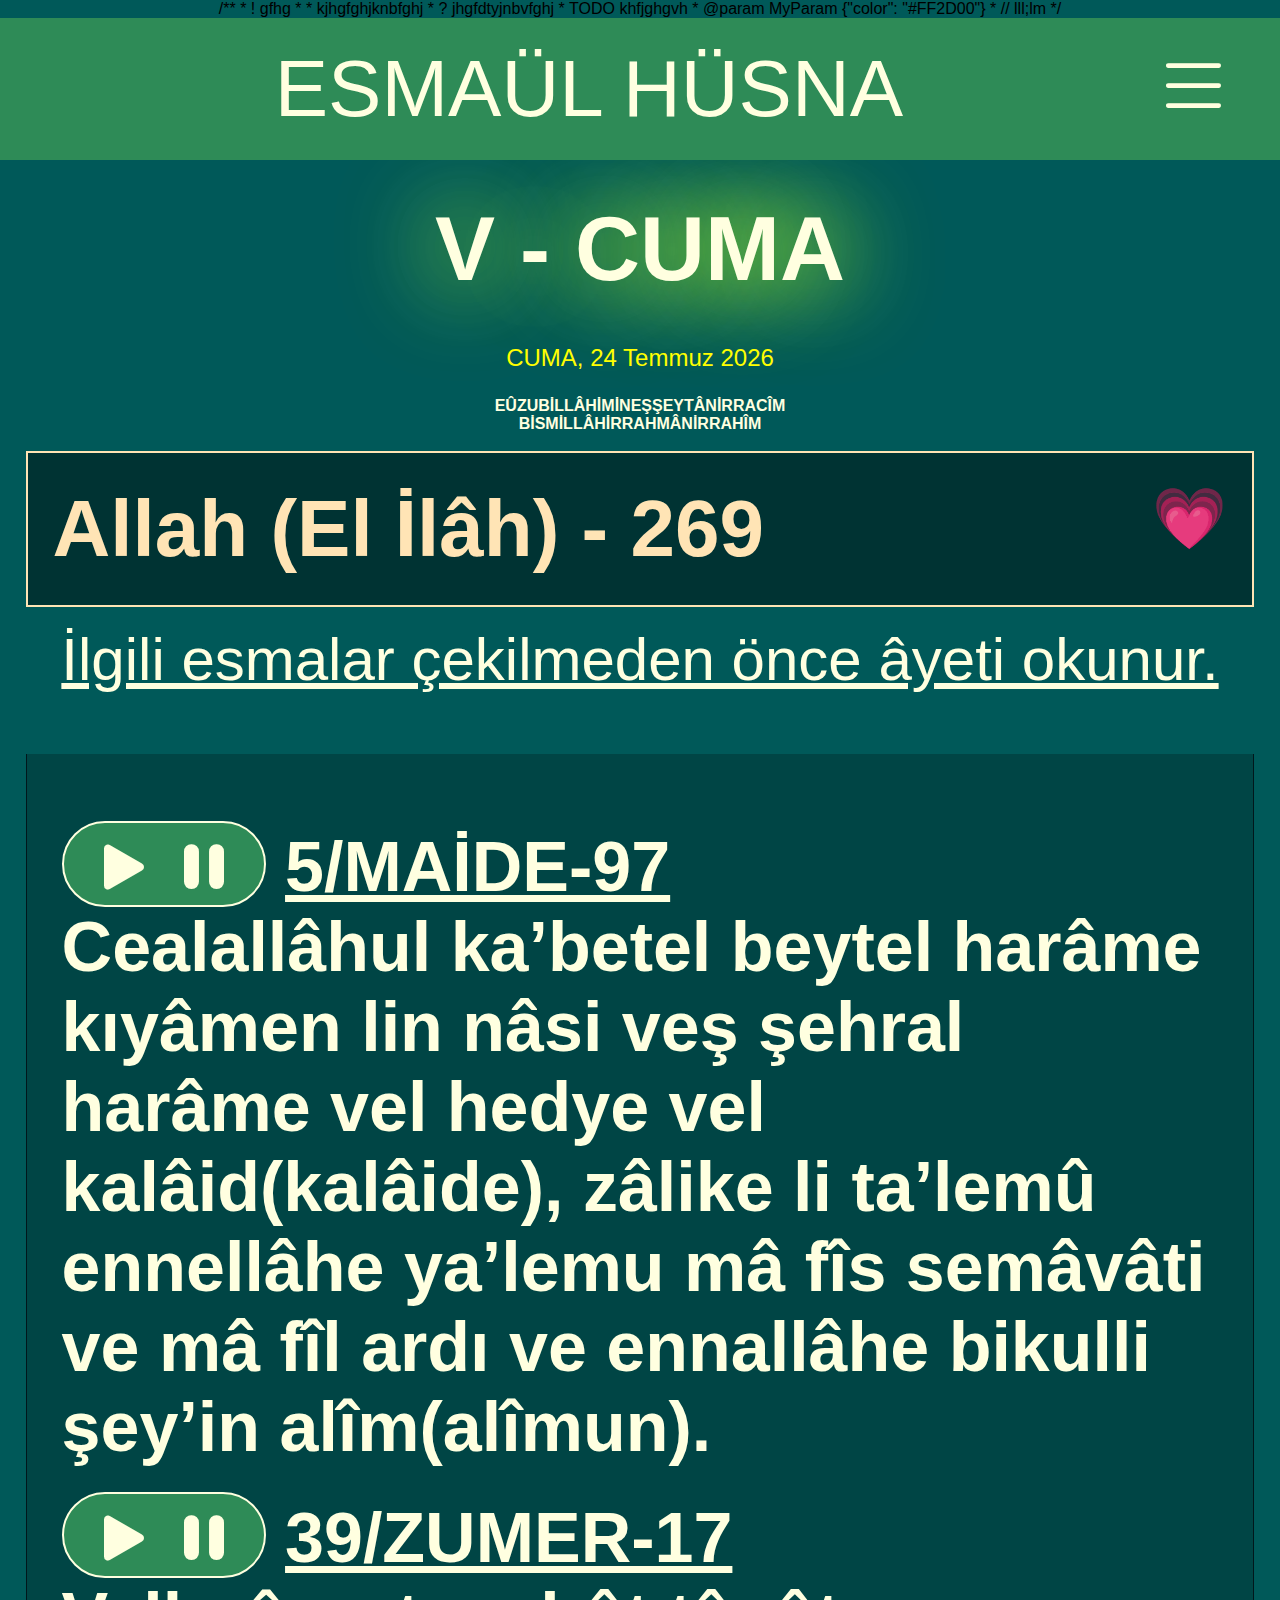
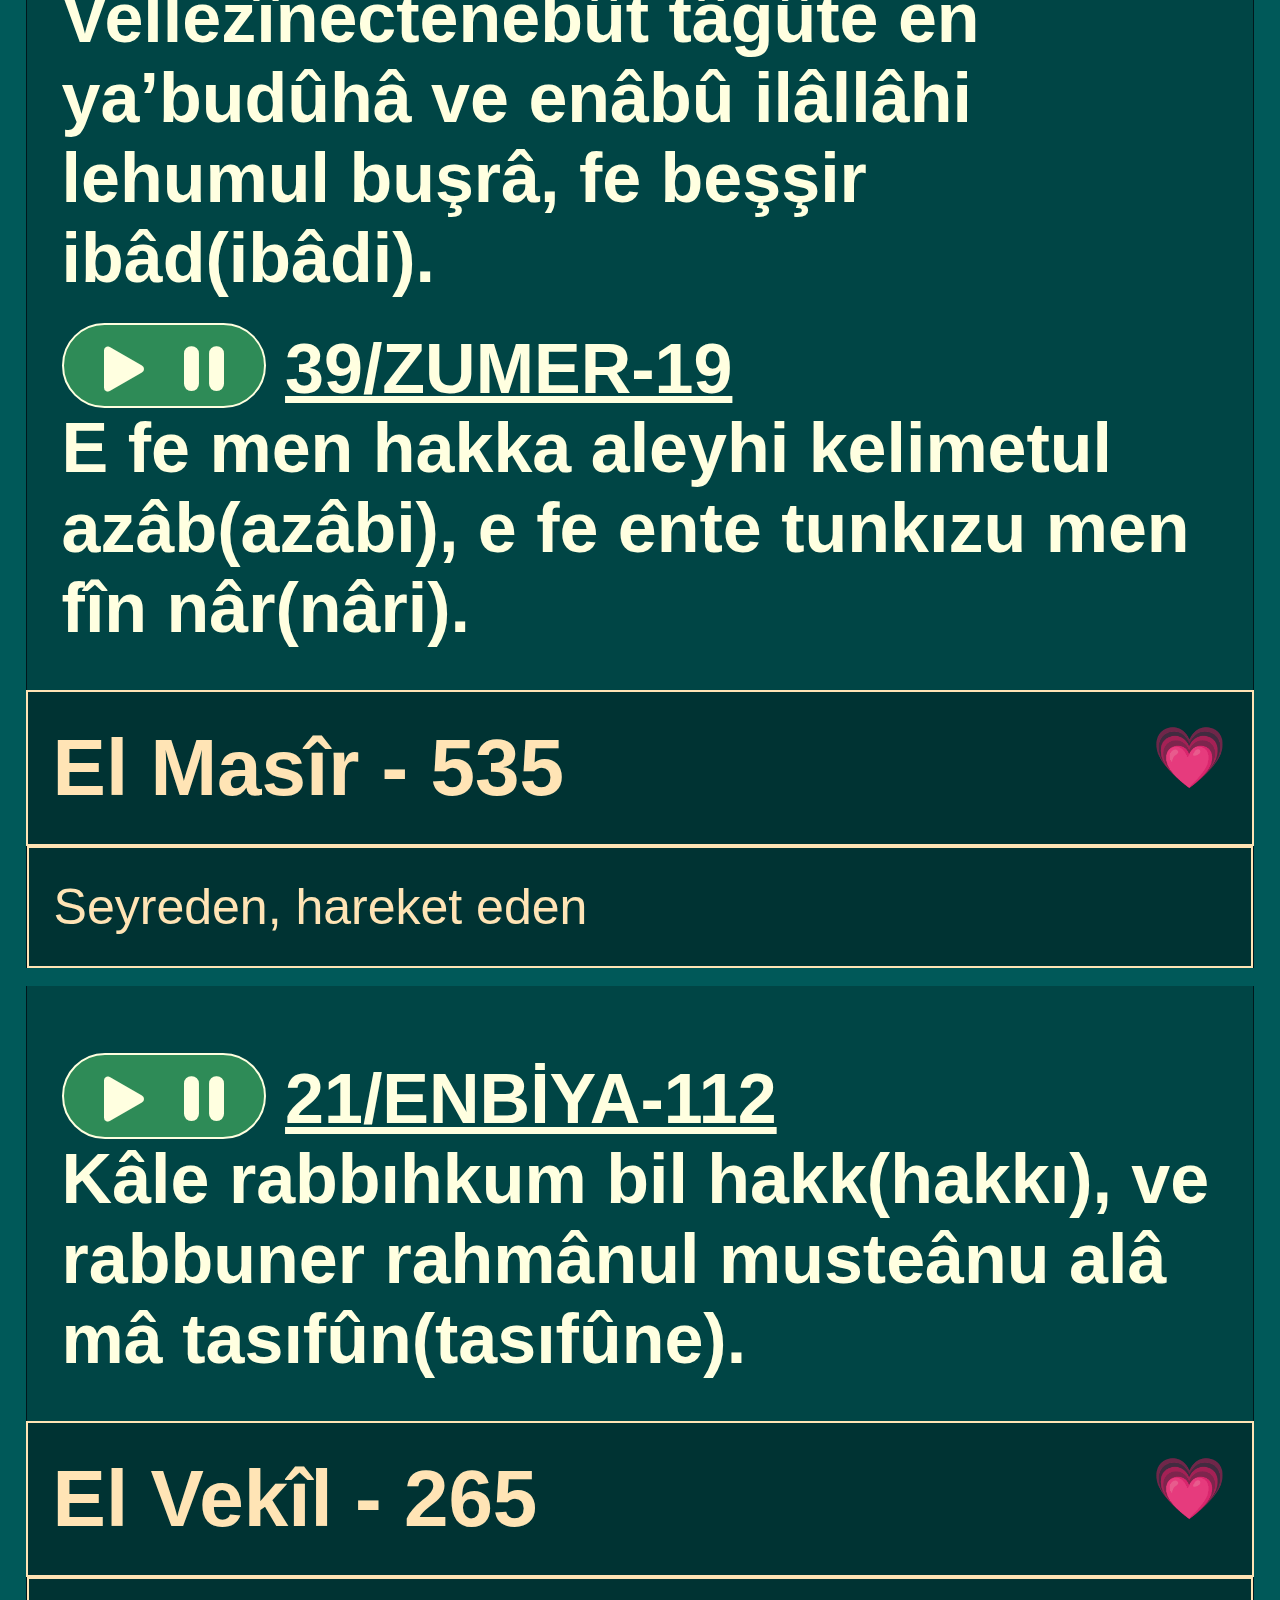
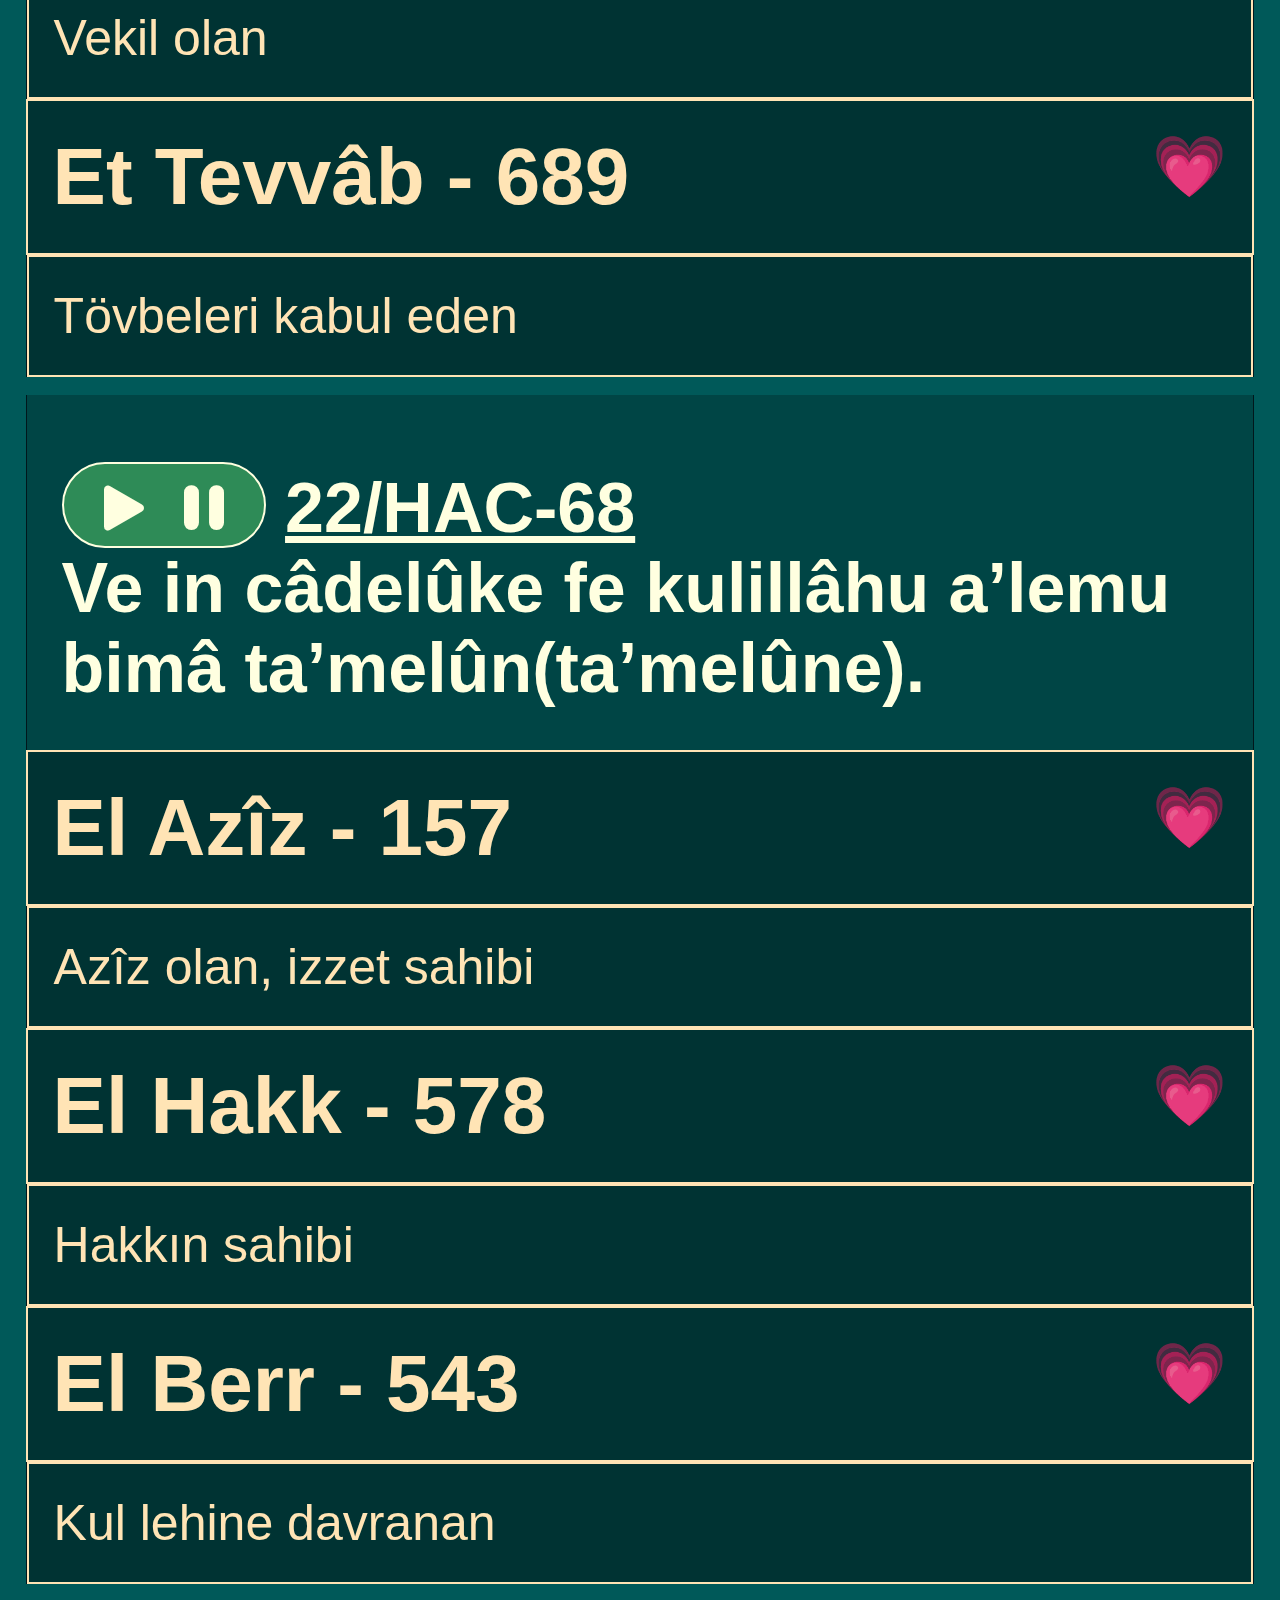
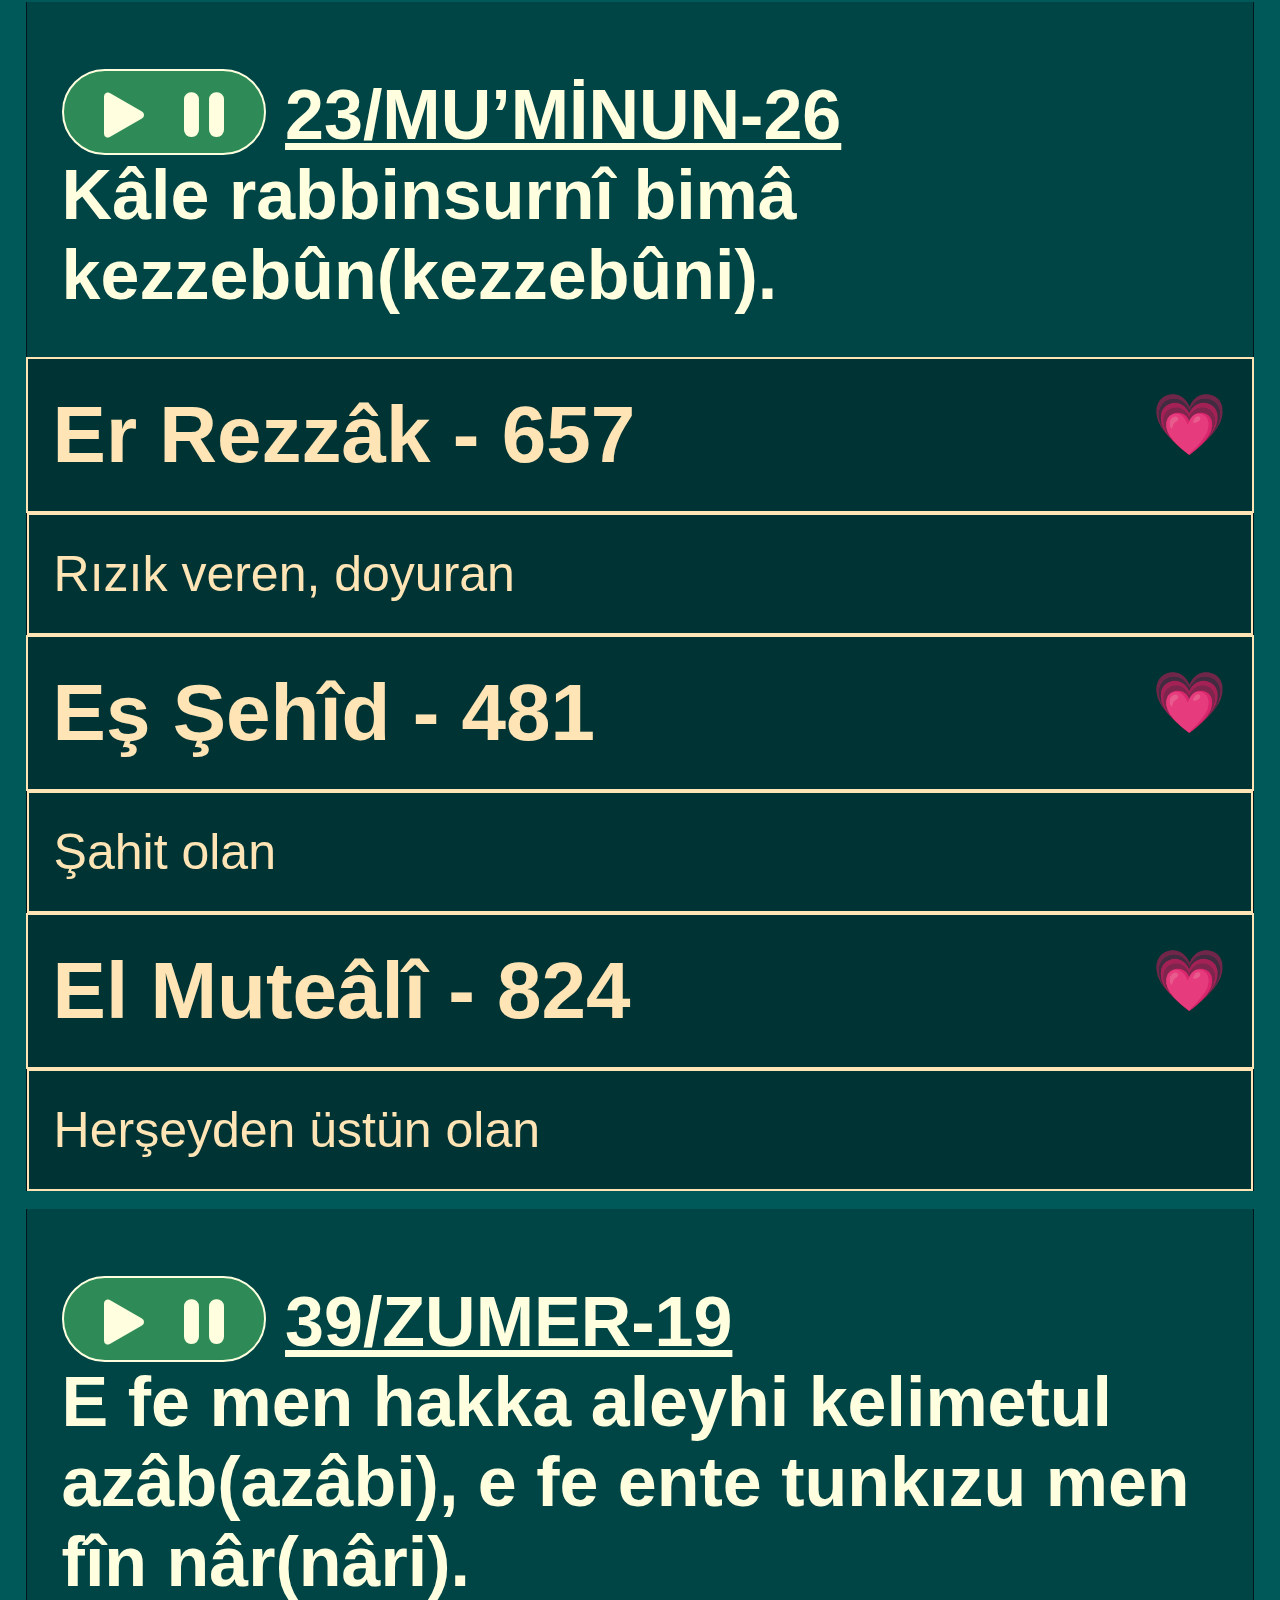
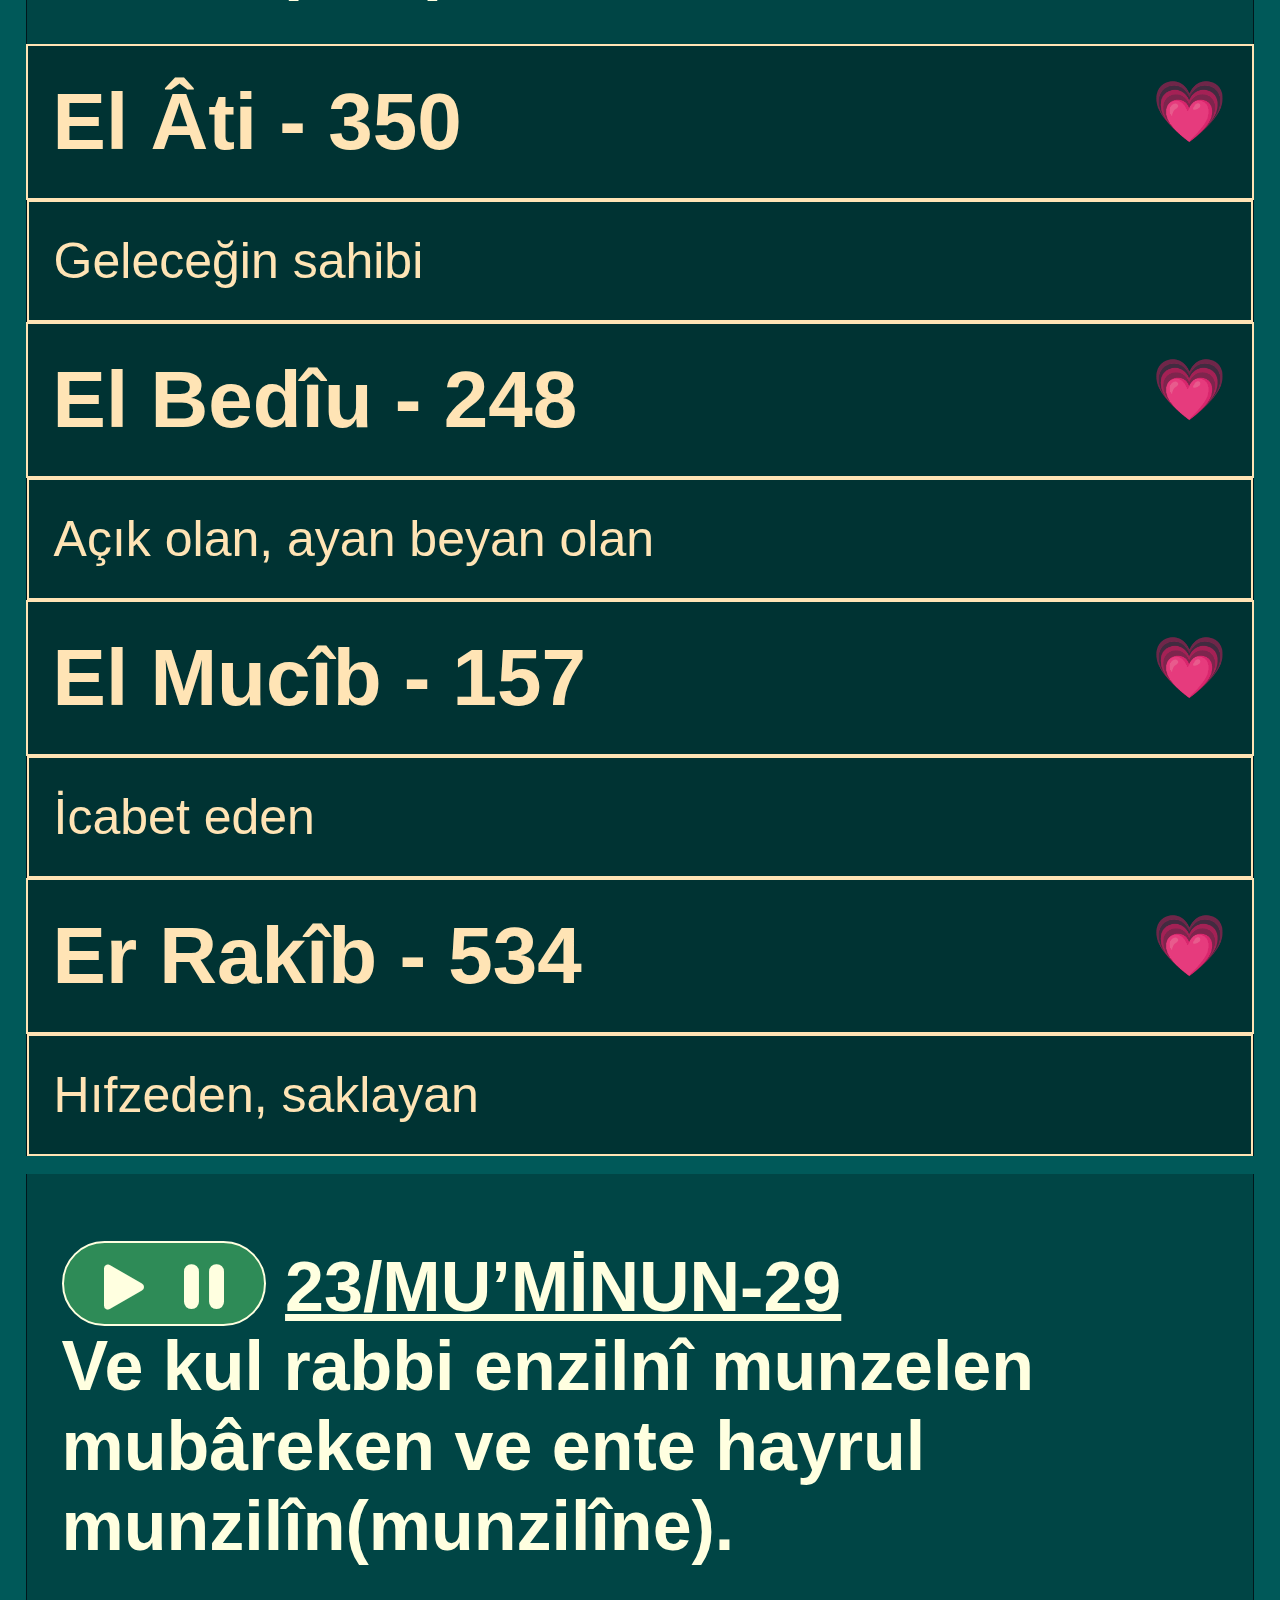
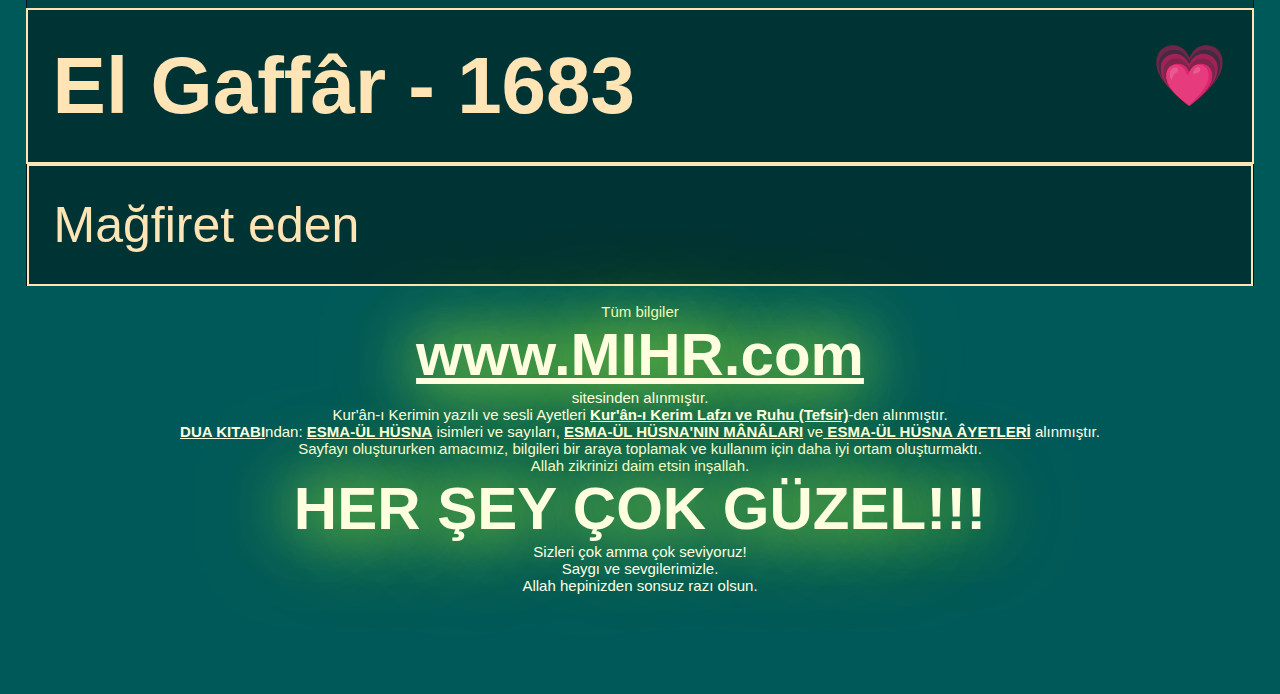
==== commit 11c56e58: "dfghjkl" ====
--- a/index.html
+++ b/index.html
@@ -1,15 +1,34 @@
 <!DOCTYPE html>
+/**
+* ! gfhg
+* * kjhgfghjknbfghj
+* ? jhgfdtyjnbvfghj
+* TODO khfjghgvh
+* @param MyParam {"color": "#FF2D00"}
+* // lll;lm
+*/
 <html lang="tr">
   <head>
     <meta charset="utf-8" />
     <title>ESMAÜL HÜSNA</title>
     <!-- jQuery -->
     <script src="https://ajax.googleapis.com/ajax/libs/jquery/2.0.0/jquery.min.js"></script>
-    <!-- Bootstrap SVG Font icons https://icons.getbootstrap.com -->
-    <link rel="stylesheet" href="https://cdn.jsdelivr.net/npm/bootstrap-icons@1.7.2/font/bootstrap-icons.css" />
+    <!-- Bootstrap and Awesome SVG Font icons https://icons.getbootstrap.com -->
+    <link
+      rel="stylesheet"
+      href="https://cdn.jsdelivr.net/npm/bootstrap-icons@1.7.2/font/bootstrap-icons.css"
+    />
+    <link
+      rel="stylesheet"
+      href="https://maxcdn.bootstrapcdn.com/font-awesome/4.5.0/css/font-awesome.min.css"
+    />
     <link rel="stylesheet" href="style.css" />
+    <!-- PLAY & STOP SOUND SCRIPTS -->
+    <script src="PlayStopSound.js"></script>
   </head>
   <body>
+    <!--******* AUDIO PLAYER *******-->
+    <audio id="player"><source id="mp3_src" src="" type="audio/mp3" /></audio>
     <!-- NAVBAR -->
     <nav class="navbar" id="top_nav">
       <!-- LOGO -->
@@ -29,18 +48,18 @@
         </button>
         <script>
           function BtnMENU() {
-            ;(document.getElementById("MENUSECTION").style.display = "block"),
+            (document.getElementById("MENUSECTION").style.display = "block"),
               (document.getElementById("MainPageDIV").style.display = "none"),
               (document.getElementById("ButtonMENU").style.display = "none"),
-              (document.getElementById("ButtonMENUX").style.display = "block")
+              (document.getElementById("ButtonMENUX").style.display = "block");
           }
         </script>
         <script>
           function BtnMENUX() {
-            ;(document.getElementById("MENUSECTION").style.display = "none"),
+            (document.getElementById("MENUSECTION").style.display = "none"),
               (document.getElementById("MainPageDIV").style.display = "block"),
               (document.getElementById("ButtonMENU").style.display = "block"),
-              (document.getElementById("ButtonMENUX").style.display = "none")
+              (document.getElementById("ButtonMENUX").style.display = "none");
           }
         </script>
       </div>
@@ -48,7 +67,7 @@
     <!-- MENUSECTION DIV -->
     <div id="MENUSECTION" style="margin-top: 170px; display: none" class="menu">
       <!-- DATE -->
-      <div class="beautifullyDate" style="font-size: 2.5em !important">
+      <div class="beautifullyDate" style="font-size: 2.5em">
         <script>
           var d = new Date(),
             day = new Array(
@@ -73,17 +92,16 @@
               "Ekim",
               "Kasım",
               "Aralık"
-            )
+            );
           document.write(
-            "Bu gün: " +
-              day[d.getDay()] +
+            day[d.getDay()] +
               ", " +
               d.getDate() +
               " " +
               month[d.getMonth()] +
               " " +
               d.getFullYear()
-          )
+          );
         </script>
       </div>
       <!-- GROUPBUTTONS DIV -->
@@ -118,7 +136,7 @@
         <button onclick="myFunction7()">VII - PAZAR</button>
         <script>
           function myFunction1() {
-            ;(document.getElementById("myDIV1").style.display = "block"),
+            (document.getElementById("myDIV1").style.display = "block"),
               (document.getElementById("myDIV11").style.display = "block"),
               (document.getElementById("myDIV2").style.display = "none"),
               (document.getElementById("myDIV22").style.display = "none"),
@@ -135,10 +153,10 @@
               (document.getElementById("MENUSECTION").style.display = "none"),
               (document.getElementById("MainPageDIV").style.display = "block"),
               (document.getElementById("ButtonMENU").style.display = "block"),
-              (document.getElementById("ButtonMENUX").style.display = "none")
+              (document.getElementById("ButtonMENUX").style.display = "none");
           }
           function myFunction2() {
-            ;(document.getElementById("myDIV1").style.display = "none"),
+            (document.getElementById("myDIV1").style.display = "none"),
               (document.getElementById("myDIV11").style.display = "none"),
               (document.getElementById("myDIV2").style.display = "block"),
               (document.getElementById("myDIV22").style.display = "block"),
@@ -155,10 +173,10 @@
               (document.getElementById("MENUSECTION").style.display = "none"),
               (document.getElementById("MainPageDIV").style.display = "block"),
               (document.getElementById("ButtonMENU").style.display = "block"),
-              (document.getElementById("ButtonMENUX").style.display = "none")
+              (document.getElementById("ButtonMENUX").style.display = "none");
           }
           function myFunction3() {
-            ;(document.getElementById("myDIV1").style.display = "none"),
+            (document.getElementById("myDIV1").style.display = "none"),
               (document.getElementById("myDIV11").style.display = "none"),
               (document.getElementById("myDIV2").style.display = "none"),
               (document.getElementById("myDIV22").style.display = "none"),
@@ -175,10 +193,10 @@
               (document.getElementById("MENUSECTION").style.display = "none"),
               (document.getElementById("MainPageDIV").style.display = "block"),
               (document.getElementById("ButtonMENU").style.display = "block"),
-              (document.getElementById("ButtonMENUX").style.display = "none")
+              (document.getElementById("ButtonMENUX").style.display = "none");
           }
           function myFunction4() {
-            ;(document.getElementById("myDIV1").style.display = "none"),
+            (document.getElementById("myDIV1").style.display = "none"),
               (document.getElementById("myDIV11").style.display = "none"),
               (document.getElementById("myDIV2").style.display = "none"),
               (document.getElementById("myDIV22").style.display = "none"),
@@ -195,10 +213,10 @@
               (document.getElementById("MENUSECTION").style.display = "none"),
               (document.getElementById("MainPageDIV").style.display = "block"),
               (document.getElementById("ButtonMENU").style.display = "block"),
-              (document.getElementById("ButtonMENUX").style.display = "none")
+              (document.getElementById("ButtonMENUX").style.display = "none");
           }
           function myFunction5() {
-            ;(document.getElementById("myDIV1").style.display = "none"),
+            (document.getElementById("myDIV1").style.display = "none"),
               (document.getElementById("myDIV11").style.display = "none"),
               (document.getElementById("myDIV2").style.display = "none"),
               (document.getElementById("myDIV22").style.display = "none"),
@@ -215,10 +233,10 @@
               (document.getElementById("MENUSECTION").style.display = "none"),
               (document.getElementById("MainPageDIV").style.display = "block"),
               (document.getElementById("ButtonMENU").style.display = "block"),
-              (document.getElementById("ButtonMENUX").style.display = "none")
+              (document.getElementById("ButtonMENUX").style.display = "none");
           }
           function myFunction6() {
-            ;(document.getElementById("myDIV1").style.display = "none"),
+            (document.getElementById("myDIV1").style.display = "none"),
               (document.getElementById("myDIV11").style.display = "none"),
               (document.getElementById("myDIV2").style.display = "none"),
               (document.getElementById("myDIV22").style.display = "none"),
@@ -235,10 +253,10 @@
               (document.getElementById("MENUSECTION").style.display = "none"),
               (document.getElementById("MainPageDIV").style.display = "block"),
               (document.getElementById("ButtonMENU").style.display = "block"),
-              (document.getElementById("ButtonMENUX").style.display = "none")
+              (document.getElementById("ButtonMENUX").style.display = "none");
           }
           function myFunction7() {
-            ;(document.getElementById("myDIV1").style.display = "none"),
+            (document.getElementById("myDIV1").style.display = "none"),
               (document.getElementById("myDIV11").style.display = "none"),
               (document.getElementById("myDIV2").style.display = "none"),
               (document.getElementById("myDIV22").style.display = "none"),
@@ -255,12 +273,14 @@
               (document.getElementById("MENUSECTION").style.display = "none"),
               (document.getElementById("MainPageDIV").style.display = "block"),
               (document.getElementById("ButtonMENU").style.display = "block"),
-              (document.getElementById("ButtonMENUX").style.display = "none")
+              (document.getElementById("ButtonMENUX").style.display = "none");
           }
         </script>
         <!-- END HAFTA BUTTONS & scripts -->
       </div>
-      <!-- END GROUPBUTTONS DIV --><!-- ANLAM ve AYETLER DIV's -->
+      <!-- END GROUPBUTTONS DIV -->
+
+      <!-- ANLAM ve AYETLER DIV's -->
       <div
         id="AyetAnlam"
         style="
@@ -281,20 +301,20 @@
           $(".btn").click(function () {
             $(".block_with_text").fadeToggle(500),
               $(this).text(function (e, o) {
-                return "OFF" === o ? "ON" : "OFF"
-              })
-          })
+                return "OFF" === o ? "ON" : "OFF";
+              });
+          });
           var colors = ["SeaGreen", "red"],
-            colorIndex = 0
+            colorIndex = 0;
           function changeColor() {
-            var e = document.getElementById("ButtonId")
+            var e = document.getElementById("ButtonId");
             colorIndex >= colors.length && (colorIndex = 0),
               (e.style.backgroundColor = colors[colorIndex]),
               colorIndex++,
               (document.getElementById("MENUSECTION").style.display = "none"),
               (document.getElementById("MainPageDIV").style.display = "block"),
               (document.getElementById("ButtonMENU").style.display = "block"),
-              (document.getElementById("ButtonMENUX").style.display = "none")
+              (document.getElementById("ButtonMENUX").style.display = "none");
           }
         </script>
       </div>
@@ -316,26 +336,38 @@
         </button>
         <script>
           function ChekBoxClear() {
-            var e = confirm("Onayları silmek istiyor musunuz?")
-            ;(document.getElementById("MENUSECTION").style.display = "none"),
+            var e = confirm("Onayları silmek istiyor musunuz?");
+            (document.getElementById("MENUSECTION").style.display = "none"),
               (document.getElementById("MainPageDIV").style.display = "block"),
               (document.getElementById("ButtonMENU").style.display = "block"),
               (document.getElementById("ButtonMENUX").style.display = "none"),
-              e && $("[class='chekboxInput']:checked").prop("checked", !1)
+              e && $("[class='chekboxInput']:checked").prop("checked", !1);
           }
         </script>
       </div>
     </div>
-    <!-- END MENU SECTION DIV --><!-- MAIN PAGE DIV -->
+    <!-- END MENU SECTION DIV -->
+
+    <!-- MAIN PAGE DIV -->
     <div id="MainPageDIV">
       <!-- WEEK NAME DIV's -->
-      <div id="myDIV1" class="beautifully" style="display: none">I - PAZARTESİ</div>
+      <div id="myDIV1" class="beautifully" style="display: none">
+        I - PAZARTESİ
+      </div>
       <div id="myDIV2" class="beautifully" style="display: none">II - SALI</div>
-      <div id="myDIV3" class="beautifully" style="display: none">III - ÇARŞAMBA</div>
-      <div id="myDIV4" class="beautifully" style="display: none">IV - PERŞEMBE</div>
+      <div id="myDIV3" class="beautifully" style="display: none">
+        III - ÇARŞAMBA
+      </div>
+      <div id="myDIV4" class="beautifully" style="display: none">
+        IV - PERŞEMBE
+      </div>
       <div id="myDIV5" class="beautifully" style="display: none">V - CUMA</div>
-      <div id="myDIV6" class="beautifully" style="display: none">VI - CUMARTESİ</div>
-      <div id="myDIV7" class="beautifully" style="display: none">VII - PAZAR</div>
+      <div id="myDIV6" class="beautifully" style="display: none">
+        VI - CUMARTESİ
+      </div>
+      <div id="myDIV7" class="beautifully" style="display: none">
+        VII - PAZAR
+      </div>
       <!-- DATE -->
       <div class="beautifullyDate">
         <script>
@@ -362,9 +394,8 @@
               "Ekim",
               "Kasım",
               "Aralık"
-            )
+            );
           document.write(
-            "Bu gün: ",
             day[d.getDay()] +
               ", " +
               d.getDate() +
@@ -372,10 +403,12 @@
               month[d.getMonth()] +
               " " +
               d.getFullYear()
-          )
+          );
         </script>
       </div>
-      <!-- END WEEK NAME DIV's --><!-- NEXT SOUND PLAY WITH STOP CURRENT SOUND SCRIPT -->
+      <!-- END WEEK NAME DIV's -->
+
+      <!-- NEXT SOUND PLAY WITH STOP CURRENT SOUND SCRIPT -->
       <script>
         document.addEventListener(
           "play",
@@ -387,24 +420,30 @@
               a < n;
               a++
             )
-              t[a] != e.target && t[a].pause()
+              t[a] != e.target && t[a].pause();
           },
           !0
-        )
+        );
       </script>
-      <!-- END NEXT SOUND PLAY WITH STOP CURRENT SOUND SCRIPT --><!-- NOT CHANGE DIV -->
-      <div
-        style="
-          display: inline-block;
-          color: #ffffe0;
-          text-align: center;
-          font-size: 48px;
-          font-family: Arial;
-          padding: 0.5em 0.5em 0.5em 0.5em;
-        "
-      >
-        EÛZUBİLLÂHİMİNEŞŞEYTÂNİRRACÎM<br />BİSMİLLÂHİRRAHMÂNİRRAHÎM
+      <!-- END NEXT SOUND PLAY WITH STOP CURRENT SOUND SCRIPT -->
+
+      <!-- NOT CHANGE DIV -->
+      <div class="BISMILLAH">
+        <a
+          class="aButton"
+          source="https://www.mihr.com/Videolar/quran_mp3/ayat/001000.mp3"
+        >
+          EÛZUBİLLÂHİMİNEŞŞEYTÂNİRRACÎM</a
+        >
+        <br /><a
+          class="aButton"
+          source="https://www.mihr.com/Videolar/quran_mp3/ayat/001001.mp3"
+        >
+          BİSMİLLÂHİRRAHMÂNİRRAHÎM</a
+        >
       </div>
+      <p class="block_with_text" style="display: block"><br /></p>
+
       <div style="display: block">
         <table>
           <tr>
@@ -452,9 +491,11 @@
                 ></audio>
               </button>
               <script>
-                var audio1 = document.getElementById("audio1")
+                var audio1 = document.getElementById("audio1");
                 function togglePlayPause1() {
-                  audio1.paused || audio1.ended ? audio1.play() : audio1.pause()
+                  audio1.paused || audio1.ended
+                    ? audio1.play()
+                    : audio1.pause();
                 }
               </script>
               <a
@@ -475,9 +516,11 @@
                 ></audio>
               </button>
               <script>
-                var audio2 = document.getElementById("audio2")
+                var audio2 = document.getElementById("audio2");
                 function togglePlayPause2() {
-                  audio2.paused || audio2.ended ? audio2.play() : audio2.pause()
+                  audio2.paused || audio2.ended
+                    ? audio2.play()
+                    : audio2.pause();
                 }
               </script>
               <a
@@ -496,9 +539,11 @@
                 ></audio>
               </button>
               <script>
-                var audio3 = document.getElementById("audio3")
+                var audio3 = document.getElementById("audio3");
                 function togglePlayPause3() {
-                  audio3.paused || audio3.ended ? audio3.play() : audio3.pause()
+                  audio3.paused || audio3.ended
+                    ? audio3.play()
+                    : audio3.pause();
                 }
               </script>
               <a
@@ -543,9 +588,11 @@
                 ></audio>
               </button>
               <script>
-                var audio4 = document.getElementById("audio4")
+                var audio4 = document.getElementById("audio4");
                 function togglePlayPause4() {
-                  audio4.paused || audio4.ended ? audio4.play() : audio4.pause()
+                  audio4.paused || audio4.ended
+                    ? audio4.play()
+                    : audio4.pause();
                 }
               </script>
               <a
@@ -620,9 +667,11 @@
                 ></audio>
               </button>
               <script>
-                var audio5 = document.getElementById("audio5")
+                var audio5 = document.getElementById("audio5");
                 function togglePlayPause5() {
-                  audio5.paused || audio5.ended ? audio5.play() : audio5.pause()
+                  audio5.paused || audio5.ended
+                    ? audio5.play()
+                    : audio5.pause();
                 }
               </script>
               <a
@@ -641,9 +690,11 @@
                 ></audio>
               </button>
               <script>
-                var audio6 = document.getElementById("audio6")
+                var audio6 = document.getElementById("audio6");
                 function togglePlayPause6() {
-                  audio6.paused || audio6.ended ? audio6.play() : audio6.pause()
+                  audio6.paused || audio6.ended
+                    ? audio6.play()
+                    : audio6.pause();
                 }
               </script>
               <a
@@ -699,9 +750,11 @@
                 ></audio>
               </button>
               <script>
-                var audio7 = document.getElementById("audio7")
+                var audio7 = document.getElementById("audio7");
                 function togglePlayPause7() {
-                  audio7.paused || audio7.ended ? audio7.play() : audio7.pause()
+                  audio7.paused || audio7.ended
+                    ? audio7.play()
+                    : audio7.pause();
                 }
               </script>
               <a
@@ -720,9 +773,11 @@
                 ></audio>
               </button>
               <script>
-                var audio8 = document.getElementById("audio8")
+                var audio8 = document.getElementById("audio8");
                 function togglePlayPause8() {
-                  audio8.paused || audio8.ended ? audio8.play() : audio8.pause()
+                  audio8.paused || audio8.ended
+                    ? audio8.play()
+                    : audio8.pause();
                 }
               </script>
               <a
@@ -778,9 +833,11 @@
                 ></audio>
               </button>
               <script>
-                var audio9 = document.getElementById("audio9")
+                var audio9 = document.getElementById("audio9");
                 function togglePlayPause9() {
-                  audio9.paused || audio9.ended ? audio9.play() : audio9.pause()
+                  audio9.paused || audio9.ended
+                    ? audio9.play()
+                    : audio9.pause();
                 }
               </script>
               <a
@@ -799,11 +856,11 @@
                 ></audio>
               </button>
               <script>
-                var audio10 = document.getElementById("audio10")
+                var audio10 = document.getElementById("audio10");
                 function togglePlayPause10() {
                   audio10.paused || audio10.ended
                     ? audio10.play()
-                    : audio10.pause()
+                    : audio10.pause();
                 }
               </script>
               <a
@@ -823,11 +880,11 @@
                 ></audio>
               </button>
               <script>
-                var audio11 = document.getElementById("audio11")
+                var audio11 = document.getElementById("audio11");
                 function togglePlayPause11() {
                   audio11.paused || audio11.ended
                     ? audio11.play()
-                    : audio11.pause()
+                    : audio11.pause();
                 }
               </script>
               <a
@@ -898,11 +955,11 @@
                 ></audio>
               </button>
               <script>
-                var audio12 = document.getElementById("audio12")
+                var audio12 = document.getElementById("audio12");
                 function togglePlayPause12() {
                   audio12.paused || audio12.ended
                     ? audio12.play()
-                    : audio12.pause()
+                    : audio12.pause();
                 }
               </script>
               <a
@@ -920,11 +977,11 @@
                 ></audio>
               </button>
               <script>
-                var audio13 = document.getElementById("audio13")
+                var audio13 = document.getElementById("audio13");
                 function togglePlayPause13() {
                   audio13.paused || audio13.ended
                     ? audio13.play()
-                    : audio13.pause()
+                    : audio13.pause();
                 }
               </script>
               <a
@@ -983,11 +1040,11 @@
                 ></audio>
               </button>
               <script>
-                var audio14 = document.getElementById("audio14")
+                var audio14 = document.getElementById("audio14");
                 function togglePlayPause14() {
                   audio14.paused || audio14.ended
                     ? audio14.play()
-                    : audio14.pause()
+                    : audio14.pause();
                 }
               </script>
               <a
@@ -1005,11 +1062,11 @@
                 ></audio>
               </button>
               <script>
-                var audio15 = document.getElementById("audio15")
+                var audio15 = document.getElementById("audio15");
                 function togglePlayPause15() {
                   audio15.paused || audio15.ended
                     ? audio15.play()
-                    : audio15.pause()
+                    : audio15.pause();
                 }
               </script>
               <a
@@ -1049,11 +1106,11 @@
                 ></audio>
               </button>
               <script>
-                var audio16 = document.getElementById("audio16")
+                var audio16 = document.getElementById("audio16");
                 function togglePlayPause16() {
                   audio16.paused || audio16.ended
                     ? audio16.play()
-                    : audio16.pause()
+                    : audio16.pause();
                 }
               </script>
               <a
@@ -1128,11 +1185,11 @@
                 ></audio>
               </button>
               <script>
-                var audio17 = document.getElementById("audio17")
+                var audio17 = document.getElementById("audio17");
                 function togglePlayPause17() {
                   audio17.paused || audio17.ended
                     ? audio17.play()
-                    : audio17.pause()
+                    : audio17.pause();
                 }
               </script>
               <a
@@ -1151,11 +1208,11 @@
                 ></audio>
               </button>
               <script>
-                var audio18 = document.getElementById("audio18")
+                var audio18 = document.getElementById("audio18");
                 function togglePlayPause18() {
                   audio18.paused || audio18.ended
                     ? audio18.play()
-                    : audio18.pause()
+                    : audio18.pause();
                 }
               </script>
               <a
@@ -1173,11 +1230,11 @@
                 ></audio>
               </button>
               <script>
-                var audio19 = document.getElementById("audio19")
+                var audio19 = document.getElementById("audio19");
                 function togglePlayPause19() {
                   audio19.paused || audio19.ended
                     ? audio19.play()
-                    : audio19.pause()
+                    : audio19.pause();
                 }
               </script>
               <a
@@ -1252,11 +1309,11 @@
                 ></audio>
               </button>
               <script>
-                var audio20 = document.getElementById("audio20")
+                var audio20 = document.getElementById("audio20");
                 function togglePlayPause20() {
                   audio20.paused || audio20.ended
                     ? audio20.play()
-                    : audio20.pause()
+                    : audio20.pause();
                 }
               </script>
               <a
@@ -1334,11 +1391,11 @@
                 ></audio>
               </button>
               <script>
-                var audio21 = document.getElementById("audio21")
+                var audio21 = document.getElementById("audio21");
                 function togglePlayPause21() {
                   audio21.paused || audio21.ended
                     ? audio21.play()
-                    : audio21.pause()
+                    : audio21.pause();
                 }
               </script>
               <a
@@ -1394,11 +1451,11 @@
                 ></audio>
               </button>
               <script>
-                var audio22 = document.getElementById("audio22")
+                var audio22 = document.getElementById("audio22");
                 function togglePlayPause22() {
                   audio22.paused || audio22.ended
                     ? audio22.play()
-                    : audio22.pause()
+                    : audio22.pause();
                 }
               </script>
               <a
@@ -1456,11 +1513,11 @@
                 ></audio>
               </button>
               <script>
-                var audio23 = document.getElementById("audio23")
+                var audio23 = document.getElementById("audio23");
                 function togglePlayPause23() {
                   audio23.paused || audio23.ended
                     ? audio23.play()
-                    : audio23.pause()
+                    : audio23.pause();
                 }
               </script>
               <a
@@ -1501,11 +1558,11 @@
                 ></audio>
               </button>
               <script>
-                var audio24 = document.getElementById("audio24")
+                var audio24 = document.getElementById("audio24");
                 function togglePlayPause24() {
                   audio24.paused || audio24.ended
                     ? audio24.play()
-                    : audio24.pause()
+                    : audio24.pause();
                 }
               </script>
               <a
@@ -1545,11 +1602,11 @@
                 ></audio>
               </button>
               <script>
-                var audio25 = document.getElementById("audio25")
+                var audio25 = document.getElementById("audio25");
                 function togglePlayPause25() {
                   audio25.paused || audio25.ended
                     ? audio25.play()
-                    : audio25.pause()
+                    : audio25.pause();
                 }
               </script>
               <a
@@ -1620,11 +1677,11 @@
                 ></audio>
               </button>
               <script>
-                var audio26 = document.getElementById("audio26")
+                var audio26 = document.getElementById("audio26");
                 function togglePlayPause26() {
                   audio26.paused || audio26.ended
                     ? audio26.play()
-                    : audio26.pause()
+                    : audio26.pause();
                 }
               </script>
               <a
@@ -1682,11 +1739,11 @@
                 ></audio>
               </button>
               <script>
-                var audio27 = document.getElementById("audio27")
+                var audio27 = document.getElementById("audio27");
                 function togglePlayPause27() {
                   audio27.paused || audio27.ended
                     ? audio27.play()
-                    : audio27.pause()
+                    : audio27.pause();
                 }
               </script>
               <a
@@ -1759,11 +1816,11 @@
                 ></audio>
               </button>
               <script>
-                var audio28 = document.getElementById("audio28")
+                var audio28 = document.getElementById("audio28");
                 function togglePlayPause28() {
                   audio28.paused || audio28.ended
                     ? audio28.play()
-                    : audio28.pause()
+                    : audio28.pause();
                 }
               </script>
               <a
@@ -1771,7 +1828,30 @@
                 target="_blank"
                 >19/MERYEM-17</a
               ><br />Fettehazet min dûnihim hicâben fe erselnâ ileyhâ rûhanâ fe
-              temessele lehâ beşeren seviyyâ(seviyyen).
+              temessele lehâ beşeren seviyyâ(seviyyen).<br /><button
+                class="PlayButton"
+                onclick="togglePlayPause228()"
+              >
+                <i class="bi bi-play-fill"></i><i class="bi bi-pause-fill"></i
+                ><audio
+                  id="audio228"
+                  src="https://www.mihr.com/Videolar/quran_mp3/ayat/019018.mp3"
+                ></audio>
+              </button>
+              <script>
+                var audio228 = document.getElementById("audio228");
+                function togglePlayPause228() {
+                  audio228.paused || audio228.ended
+                    ? audio228.play()
+                    : audio228.pause();
+                }
+              </script>
+              <a
+                href="https://www.mihr.com/Kuran/Meal/19/meryem/18"
+                target="_blank"
+                >19/MERYEM-18</a
+              ><br />Kâlet innî eûzu bir rahmâni minke in kunte
+              takıyyâ(takıyyen).
             </th>
           </tr>
           <tr>
@@ -1806,11 +1886,11 @@
                 ></audio>
               </button>
               <script>
-                var audio29 = document.getElementById("audio29")
+                var audio29 = document.getElementById("audio29");
                 function togglePlayPause29() {
                   audio29.paused || audio29.ended
                     ? audio29.play()
-                    : audio29.pause()
+                    : audio29.pause();
                 }
               </script>
               <a
@@ -1818,7 +1898,30 @@
                 target="_blank"
                 >19/MERYEM-17</a
               ><br />Fettehazet min dûnihim hicâben fe erselnâ ileyhâ rûhanâ fe
-              temessele lehâ beşeren seviyyâ(seviyyen).
+              temessele lehâ beşeren seviyyâ(seviyyen).<br /><button
+                class="PlayButton"
+                onclick="togglePlayPause328()"
+              >
+                <i class="bi bi-play-fill"></i><i class="bi bi-pause-fill"></i
+                ><audio
+                  id="audio328"
+                  src="https://www.mihr.com/Videolar/quran_mp3/ayat/019018.mp3"
+                ></audio>
+              </button>
+              <script>
+                var audio328 = document.getElementById("audio328");
+                function togglePlayPause328() {
+                  audio328.paused || audio328.ended
+                    ? audio328.play()
+                    : audio328.pause();
+                }
+              </script>
+              <a
+                href="https://www.mihr.com/Kuran/Meal/19/meryem/18"
+                target="_blank"
+                >19/MERYEM-18</a
+              ><br />Kâlet innî eûzu bir rahmâni minke in kunte
+              takıyyâ(takıyyen).
             </th>
           </tr>
           <tr>
@@ -1868,11 +1971,11 @@
                 ></audio>
               </button>
               <script>
-                var audio30 = document.getElementById("audio30")
+                var audio30 = document.getElementById("audio30");
                 function togglePlayPause30() {
                   audio30.paused || audio30.ended
                     ? audio30.play()
-                    : audio30.pause()
+                    : audio30.pause();
                 }
               </script>
               <a
@@ -1947,11 +2050,11 @@
                 ></audio>
               </button>
               <script>
-                var audio31 = document.getElementById("audio31")
+                var audio31 = document.getElementById("audio31");
                 function togglePlayPause31() {
                   audio31.paused || audio31.ended
                     ? audio31.play()
-                    : audio31.pause()
+                    : audio31.pause();
                 }
               </script>
               <a
@@ -2026,11 +2129,11 @@
                 ></audio>
               </button>
               <script>
-                var audio32 = document.getElementById("audio32")
+                var audio32 = document.getElementById("audio32");
                 function togglePlayPause32() {
                   audio32.paused || audio32.ended
                     ? audio32.play()
-                    : audio32.pause()
+                    : audio32.pause();
                 }
               </script>
               <a
@@ -2101,11 +2204,11 @@
                 ></audio>
               </button>
               <script>
-                var audio33 = document.getElementById("audio33")
+                var audio33 = document.getElementById("audio33");
                 function togglePlayPause33() {
                   audio33.paused || audio33.ended
                     ? audio33.play()
-                    : audio33.pause()
+                    : audio33.pause();
                 }
               </script>
               <a
@@ -2147,11 +2250,11 @@
                 ></audio>
               </button>
               <script>
-                var audio34 = document.getElementById("audio34")
+                var audio34 = document.getElementById("audio34");
                 function togglePlayPause34() {
                   audio34.paused || audio34.ended
                     ? audio34.play()
-                    : audio34.pause()
+                    : audio34.pause();
                 }
               </script>
               <a
@@ -2207,11 +2310,11 @@
                 ></audio>
               </button>
               <script>
-                var audio35 = document.getElementById("audio35")
+                var audio35 = document.getElementById("audio35");
                 function togglePlayPause35() {
                   audio35.paused || audio35.ended
                     ? audio35.play()
-                    : audio35.pause()
+                    : audio35.pause();
                 }
               </script>
               <a
@@ -2286,11 +2389,11 @@
                 ></audio>
               </button>
               <script>
-                var audio36 = document.getElementById("audio36")
+                var audio36 = document.getElementById("audio36");
                 function togglePlayPause36() {
                   audio36.paused || audio36.ended
                     ? audio36.play()
-                    : audio36.pause()
+                    : audio36.pause();
                 }
               </script>
               <a
@@ -2362,11 +2465,11 @@
                 ></audio>
               </button>
               <script>
-                var audio37 = document.getElementById("audio37")
+                var audio37 = document.getElementById("audio37");
                 function togglePlayPause37() {
                   audio37.paused || audio37.ended
                     ? audio37.play()
-                    : audio37.pause()
+                    : audio37.pause();
                 }
               </script>
               <a
@@ -2456,11 +2559,11 @@
                 ></audio>
               </button>
               <script>
-                var audio38 = document.getElementById("audio38")
+                var audio38 = document.getElementById("audio38");
                 function togglePlayPause38() {
                   audio38.paused || audio38.ended
                     ? audio38.play()
-                    : audio38.pause()
+                    : audio38.pause();
                 }
               </script>
               <a
@@ -2503,11 +2606,11 @@
                 ></audio>
               </button>
               <script>
-                var audio39 = document.getElementById("audio39")
+                var audio39 = document.getElementById("audio39");
                 function togglePlayPause39() {
                   audio39.paused || audio39.ended
                     ? audio39.play()
-                    : audio39.pause()
+                    : audio39.pause();
                 }
               </script>
               <a
@@ -2561,11 +2664,11 @@
                 ></audio>
               </button>
               <script>
-                var audio40 = document.getElementById("audio40")
+                var audio40 = document.getElementById("audio40");
                 function togglePlayPause40() {
                   audio40.paused || audio40.ended
                     ? audio40.play()
-                    : audio40.pause()
+                    : audio40.pause();
                 }
               </script>
               <a
@@ -2637,11 +2740,11 @@
                 ></audio>
               </button>
               <script>
-                var audio41 = document.getElementById("audio41")
+                var audio41 = document.getElementById("audio41");
                 function togglePlayPause41() {
                   audio41.paused || audio41.ended
                     ? audio41.play()
-                    : audio41.pause()
+                    : audio41.pause();
                 }
               </script>
               <a
@@ -2696,11 +2799,11 @@
                 ></audio>
               </button>
               <script>
-                var audio42 = document.getElementById("audio42")
+                var audio42 = document.getElementById("audio42");
                 function togglePlayPause42() {
                   audio42.paused || audio42.ended
                     ? audio42.play()
-                    : audio42.pause()
+                    : audio42.pause();
                 }
               </script>
               <a
@@ -2740,11 +2843,11 @@
                 ></audio>
               </button>
               <script>
-                var audio43 = document.getElementById("audio43")
+                var audio43 = document.getElementById("audio43");
                 function togglePlayPause43() {
                   audio43.paused || audio43.ended
                     ? audio43.play()
-                    : audio43.pause()
+                    : audio43.pause();
                 }
               </script>
               <a
@@ -2820,11 +2923,11 @@
                 ></audio>
               </button>
               <script>
-                var audio44 = document.getElementById("audio44")
+                var audio44 = document.getElementById("audio44");
                 function togglePlayPause44() {
                   audio44.paused || audio44.ended
                     ? audio44.play()
-                    : audio44.pause()
+                    : audio44.pause();
                 }
               </script>
               <a
@@ -2881,11 +2984,11 @@
                 ></audio>
               </button>
               <script>
-                var audio45 = document.getElementById("audio45")
+                var audio45 = document.getElementById("audio45");
                 function togglePlayPause45() {
                   audio45.paused || audio45.ended
                     ? audio45.play()
-                    : audio45.pause()
+                    : audio45.pause();
                 }
               </script>
               <a
@@ -2956,11 +3059,11 @@
                 ></audio>
               </button>
               <script>
-                var audio46 = document.getElementById("audio46")
+                var audio46 = document.getElementById("audio46");
                 function togglePlayPause46() {
                   audio46.paused || audio46.ended
                     ? audio46.play()
-                    : audio46.pause()
+                    : audio46.pause();
                 }
               </script>
               <a
@@ -3034,11 +3137,11 @@
                 ></audio>
               </button>
               <script>
-                var audio47 = document.getElementById("audio47")
+                var audio47 = document.getElementById("audio47");
                 function togglePlayPause47() {
                   audio47.paused || audio47.ended
                     ? audio47.play()
-                    : audio47.pause()
+                    : audio47.pause();
                 }
               </script>
               <a
@@ -3108,11 +3211,11 @@
                 ></audio>
               </button>
               <script>
-                var audio48 = document.getElementById("audio48")
+                var audio48 = document.getElementById("audio48");
                 function togglePlayPause48() {
                   audio48.paused || audio48.ended
                     ? audio48.play()
-                    : audio48.pause()
+                    : audio48.pause();
                 }
               </script>
               <a
@@ -3182,12 +3285,7 @@
 
       <footer
         id="MyFooter"
-        style="
-          color: #ffffe0;
-          width: 95%;
-          margin: auto;
-          font-size: 15px !important;
-        "
+        style="color: #ffffe0; width: 95%; margin: auto; font-size: 15px"
       >
         <br />
         <p>
@@ -3239,25 +3337,24 @@
         <div style="padding: 100px 0 0 0"></div>
       </footer>
     </div>
-	
-      <!-- WEEKDAY CHOISE TO OPEN PAGE -->
-      <script>
-        var now = new Date(),
-          HaftaDay = now.getDay()
-        ;(1 === HaftaDay
-          ? myFunction1
-          : 2 === HaftaDay
-          ? myFunction2
-          : 3 === HaftaDay
-          ? myFunction3
-          : 4 === HaftaDay
-          ? myFunction4
-          : 5 === HaftaDay
-          ? myFunction5
-          : 6 === HaftaDay
-          ? myFunction6
-          : myFunction7)()
-      </script>
- 
+
+    <!-- WEEKDAY CHOISE TO OPEN PAGE -->
+    <script>
+      var now = new Date(),
+        HaftaDay = now.getDay();
+      (1 === HaftaDay
+        ? myFunction1
+        : 2 === HaftaDay
+        ? myFunction2
+        : 3 === HaftaDay
+        ? myFunction3
+        : 4 === HaftaDay
+        ? myFunction4
+        : 5 === HaftaDay
+        ? myFunction5
+        : 6 === HaftaDay
+        ? myFunction6
+        : myFunction7)();
+    </script>
   </body>
 </html>
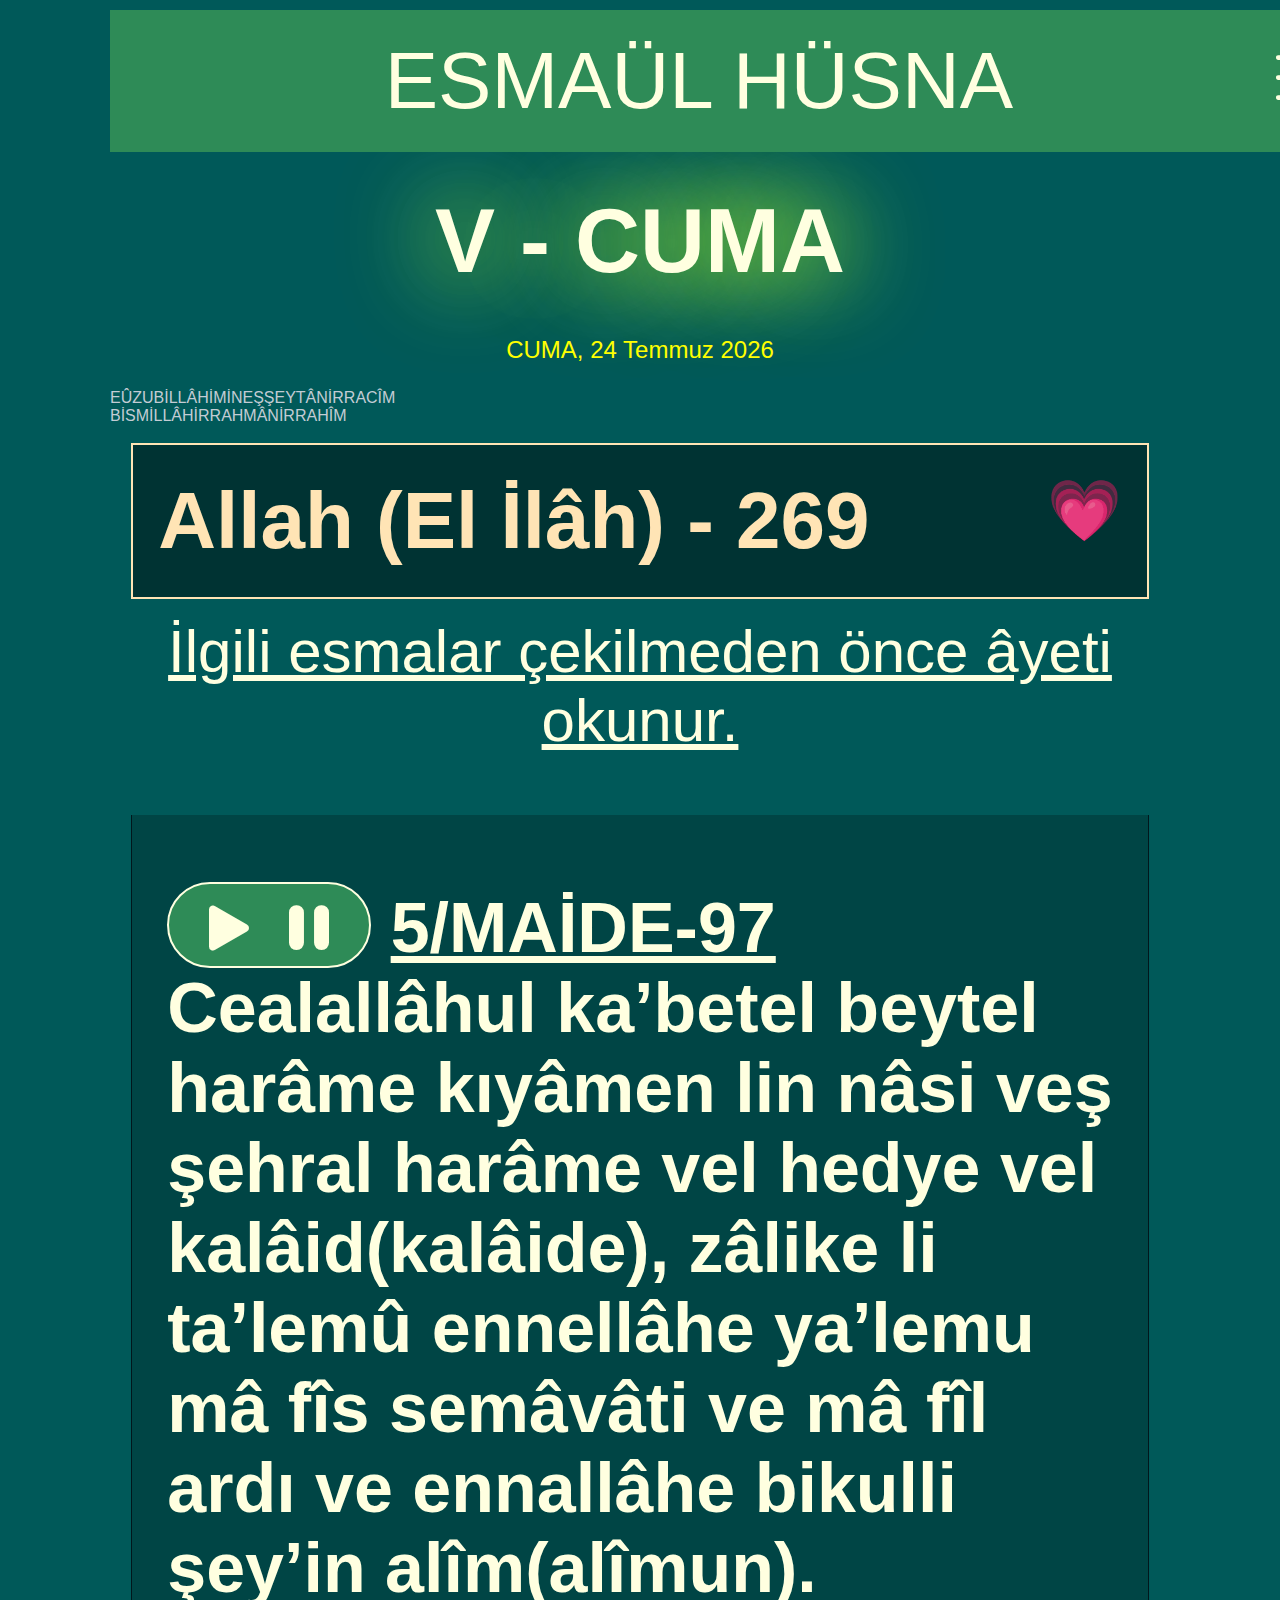
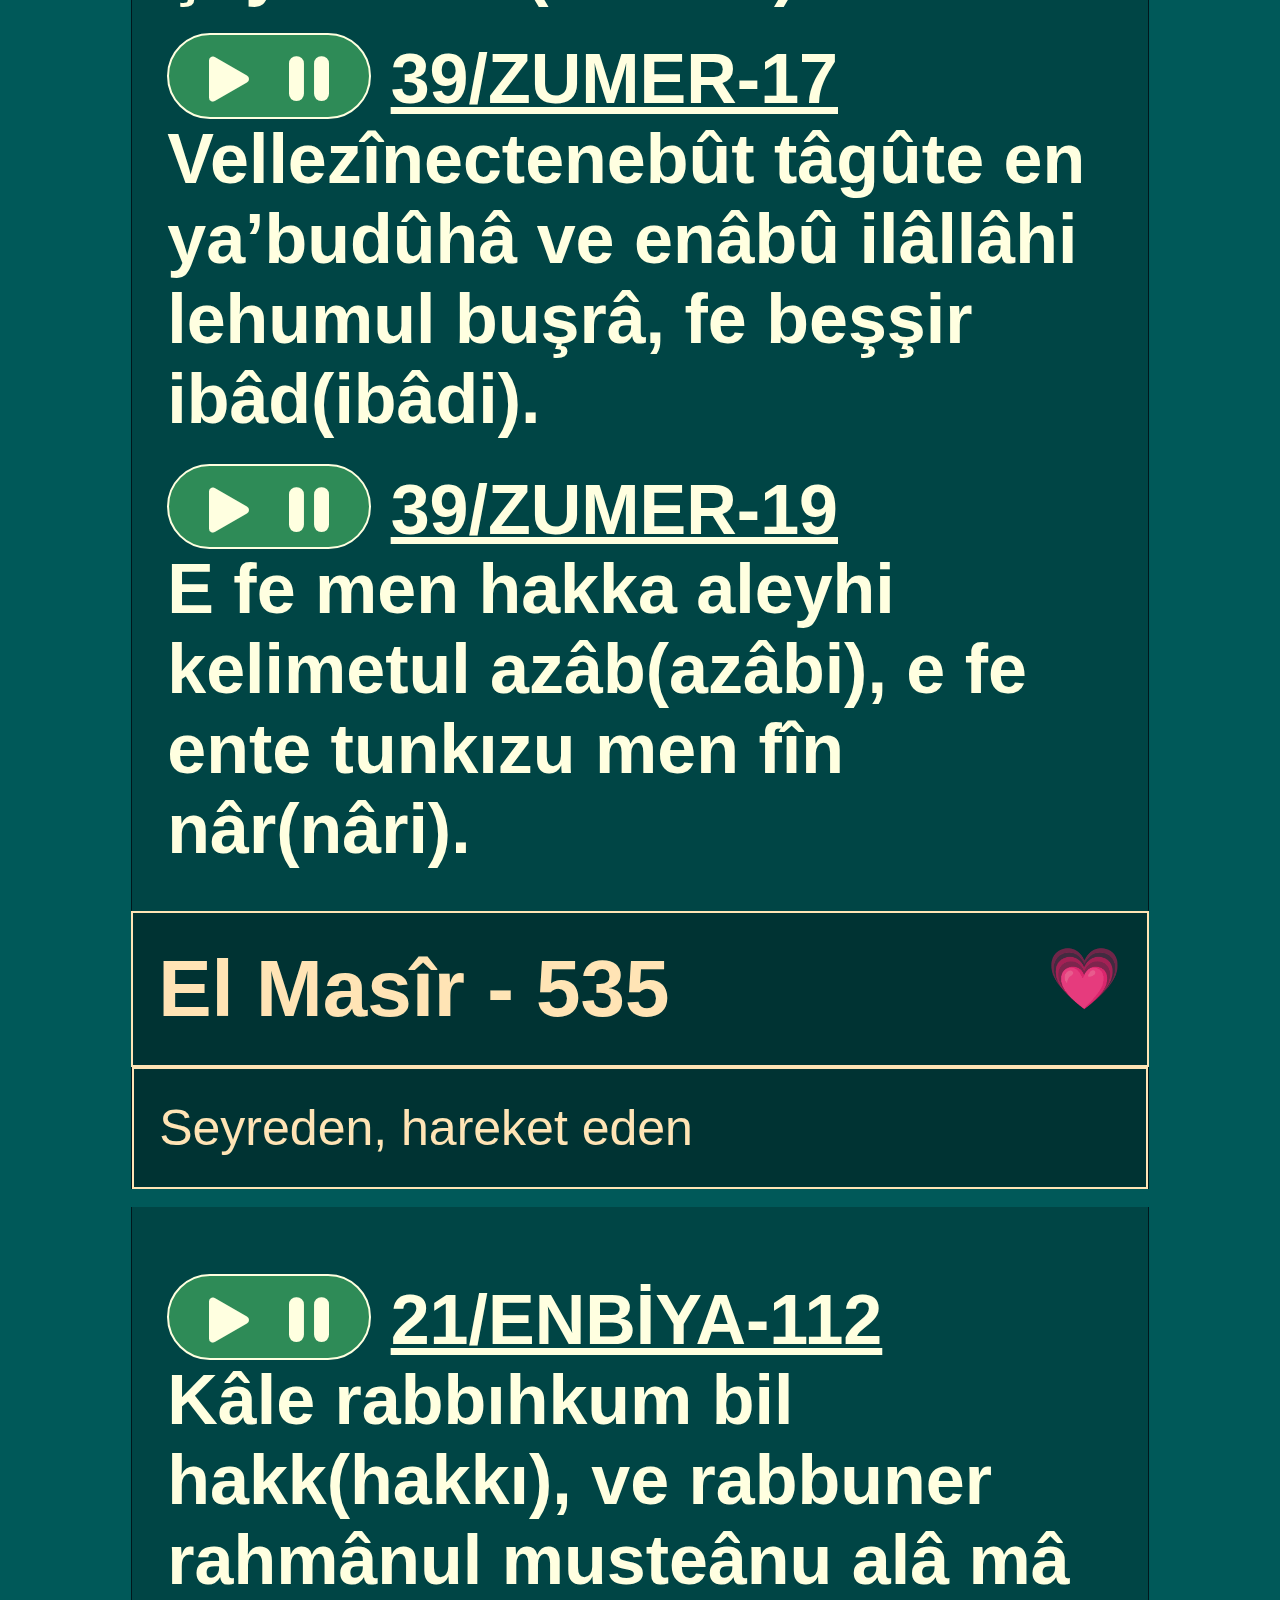
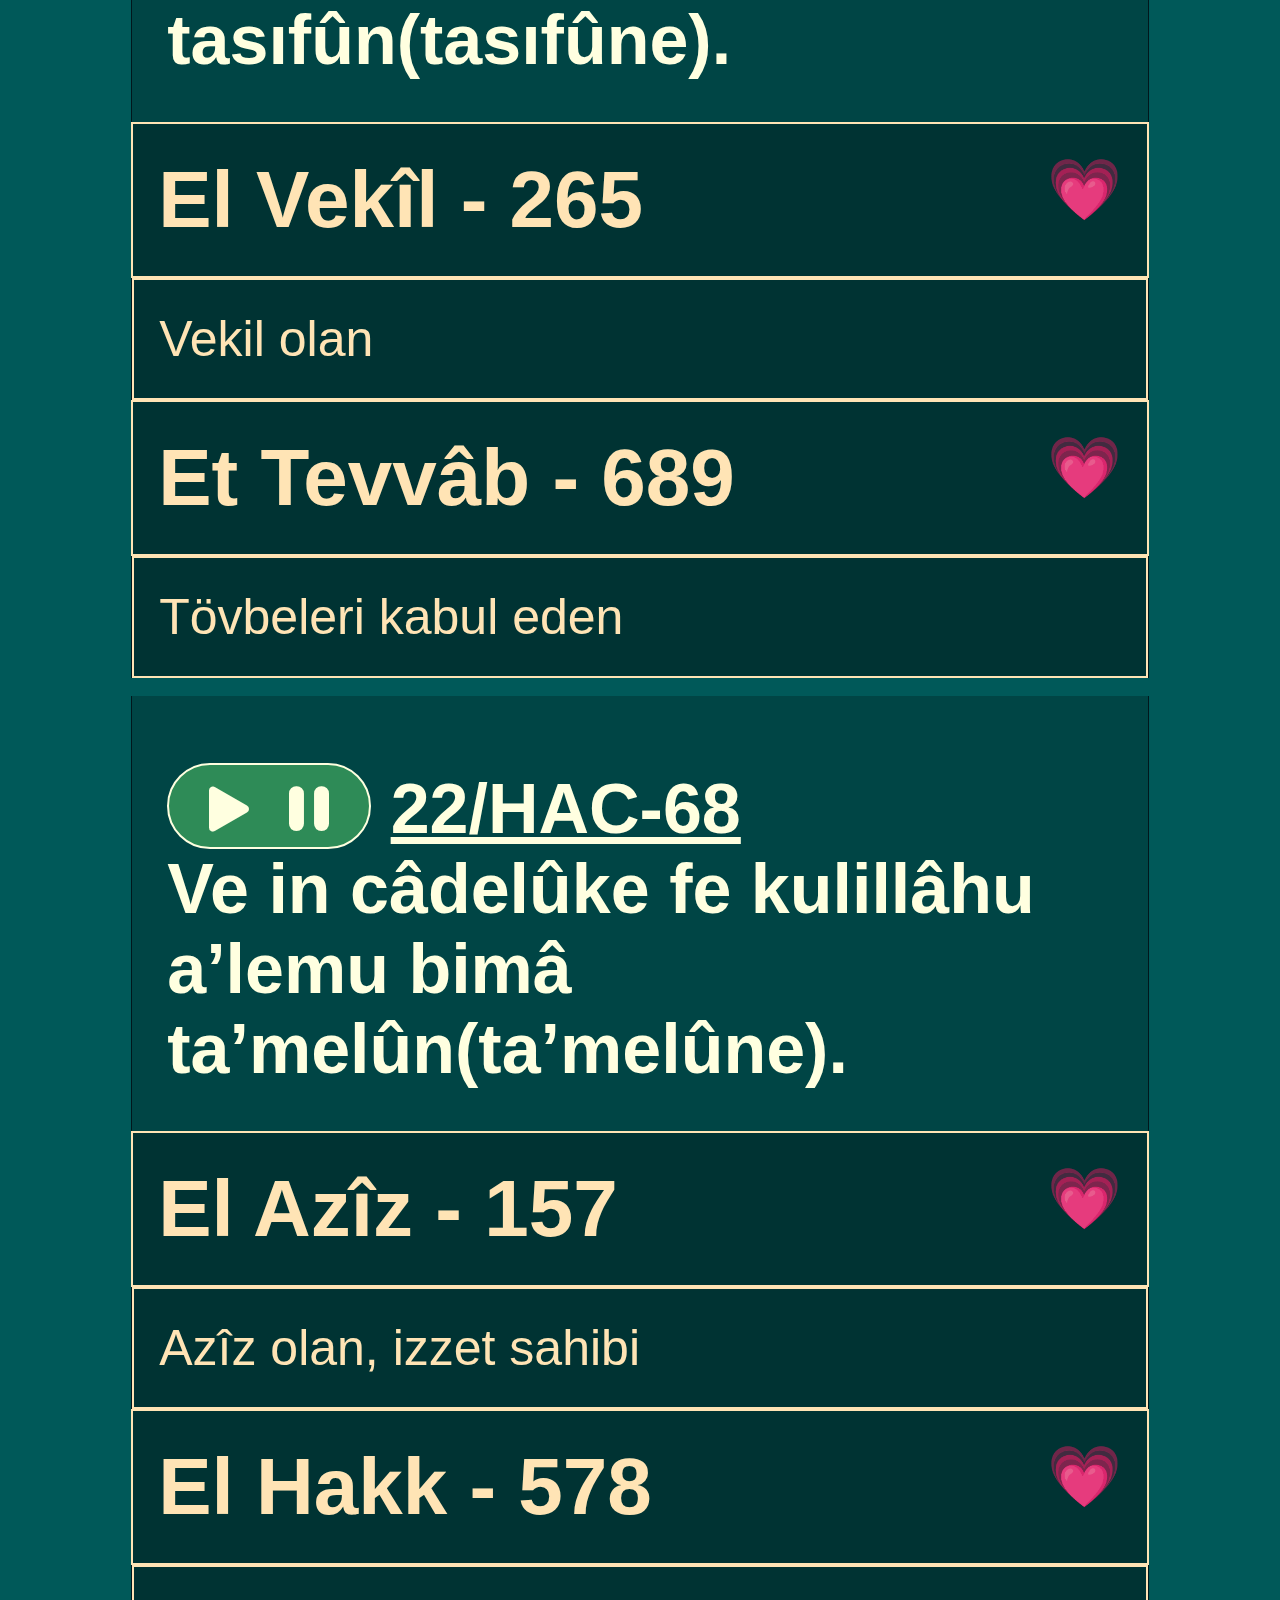
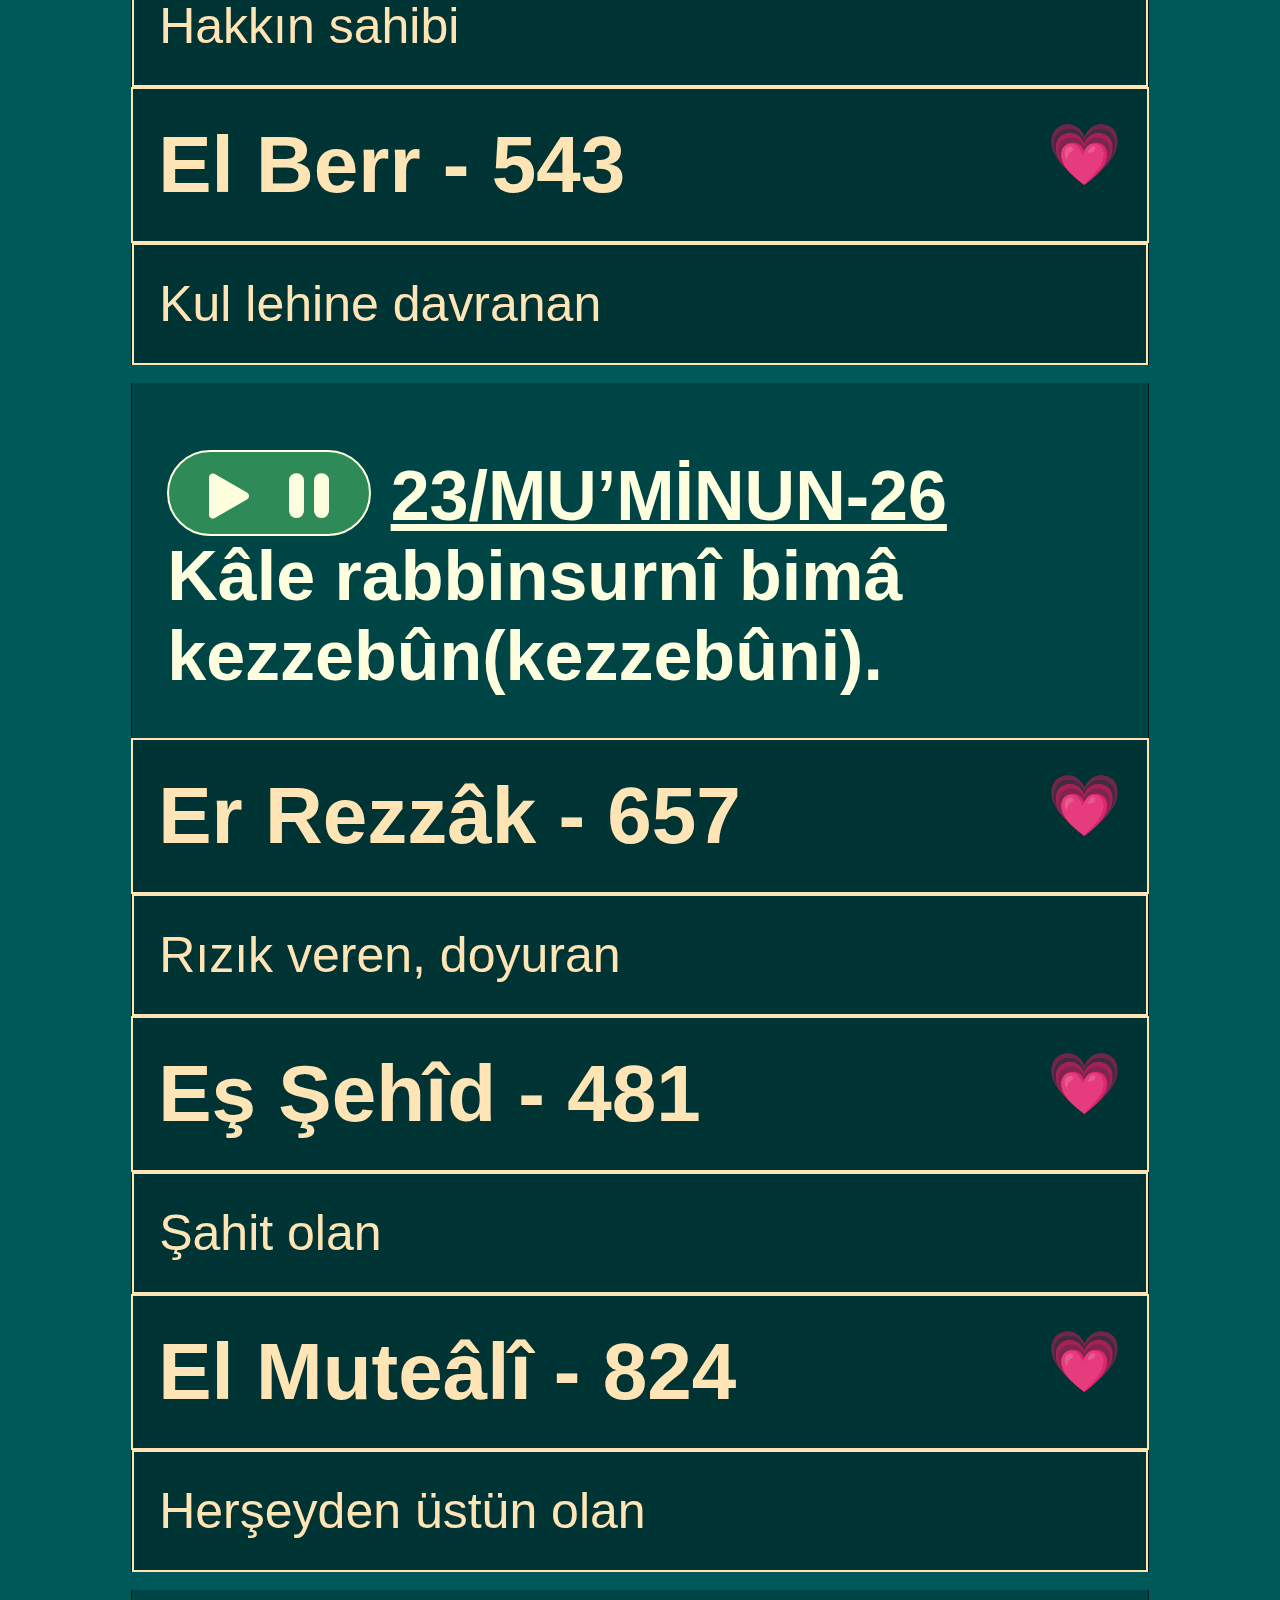
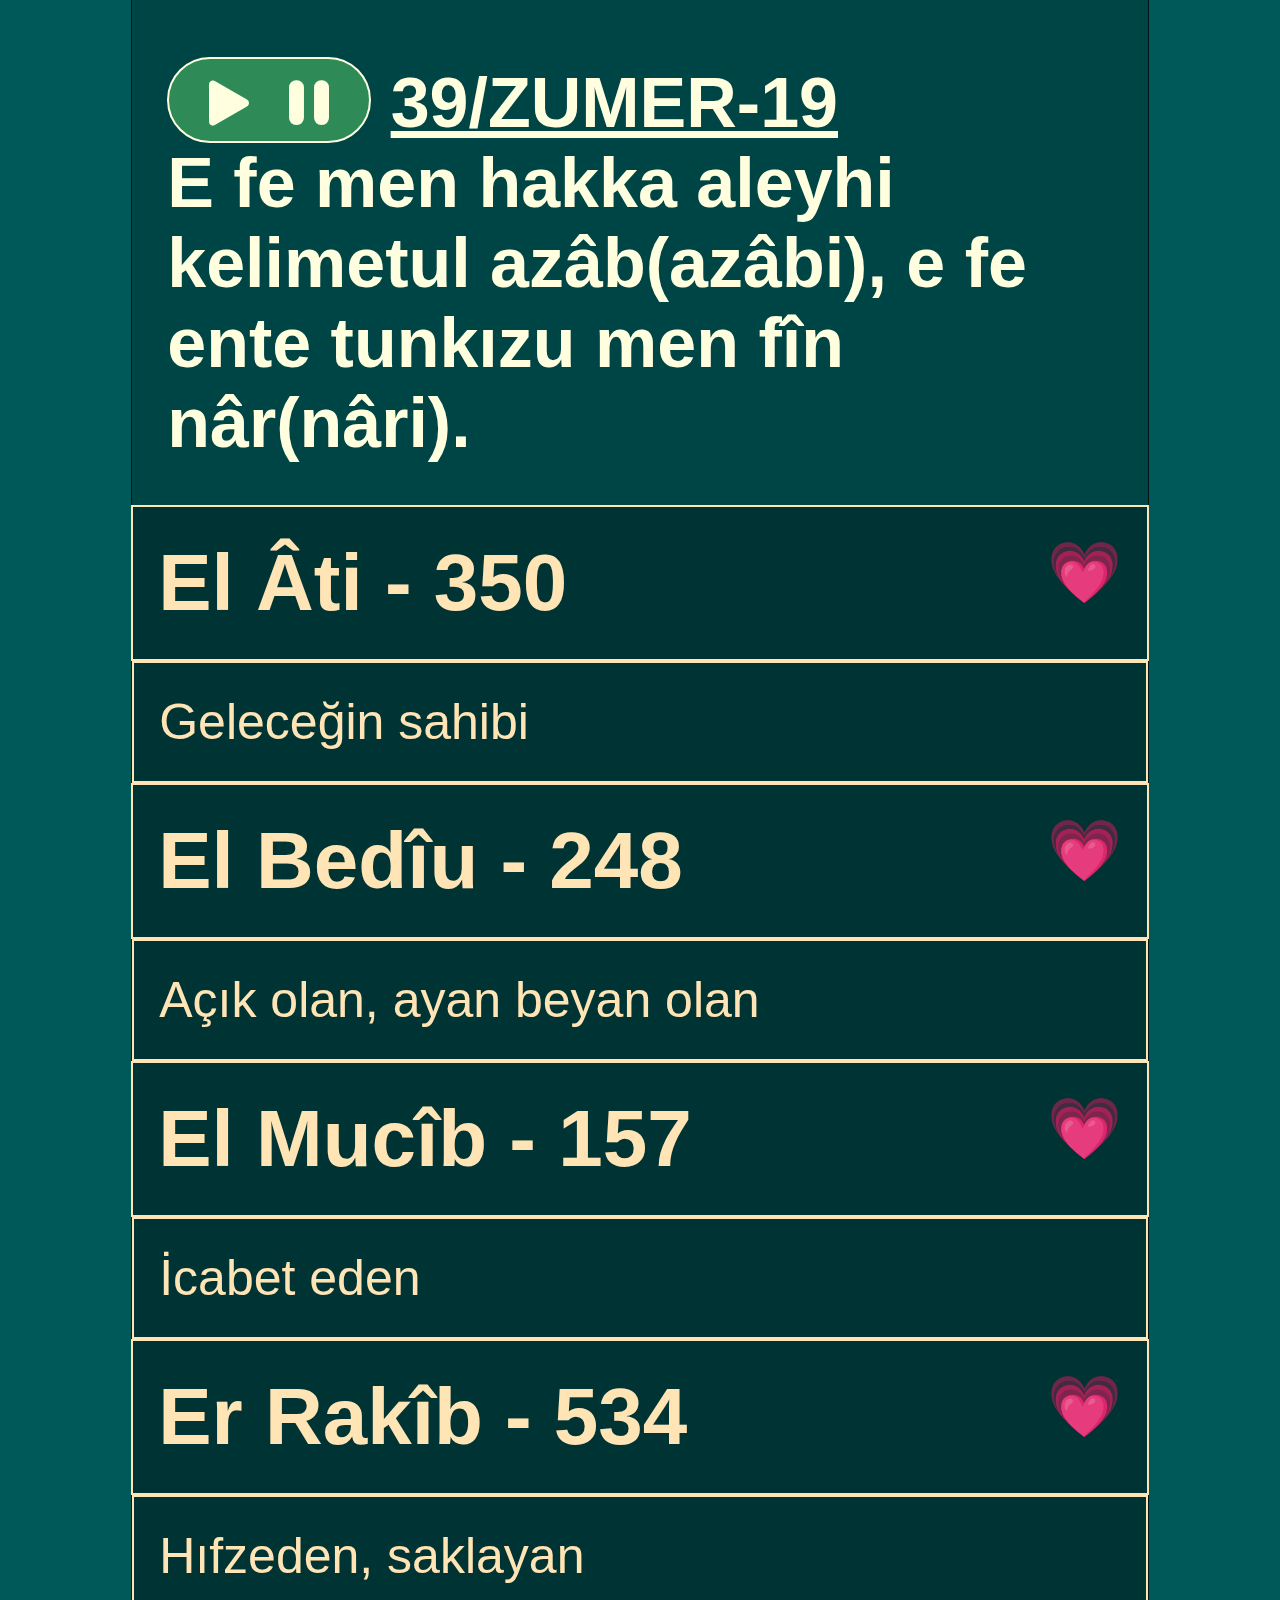
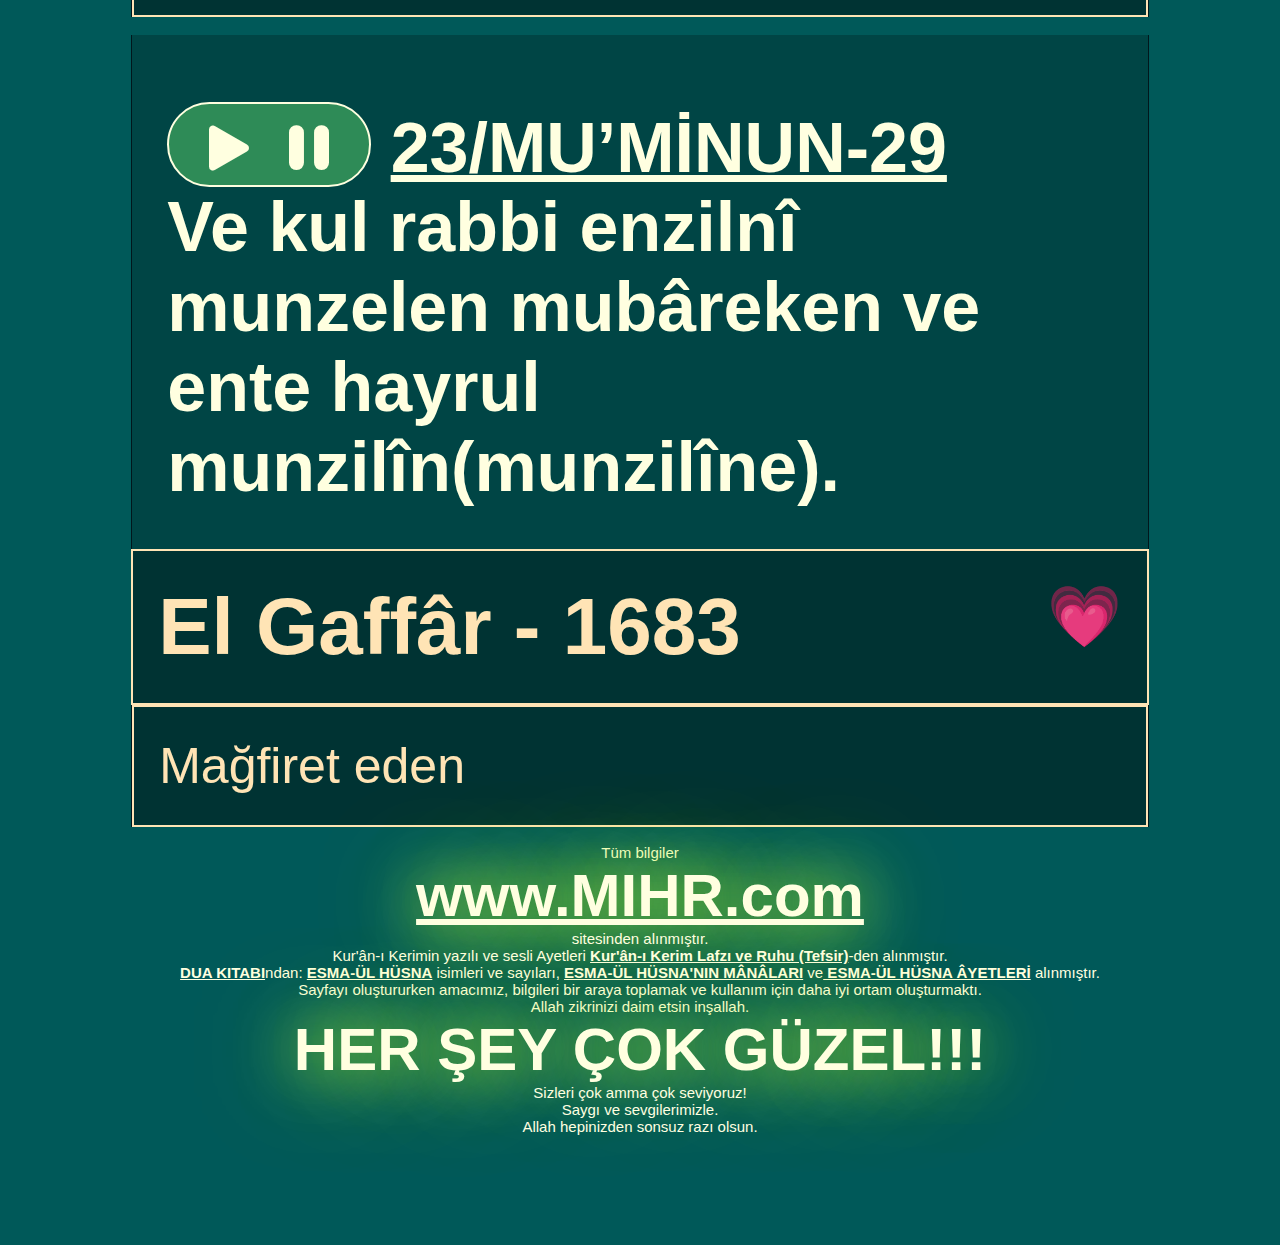
==== commit ab1a4b04: "EÛZUBİLLÂHİMİNEŞŞEYTÂNİRRACÎM" ====
--- a/index.html
+++ b/index.html
@@ -1,12 +1,4 @@
 <!DOCTYPE html>
-/**
-* ! gfhg
-* * kjhgfghjknbfghj
-* ? jhgfdtyjnbvfghj
-* TODO khfjghgvh
-* @param MyParam {"color": "#FF2D00"}
-* // lll;lm
-*/
 <html lang="tr">
   <head>
     <meta charset="utf-8" />
@@ -27,443 +19,463 @@
     <script src="PlayStopSound.js"></script>
   </head>
   <body>
-    <!--******* AUDIO PLAYER *******-->
-    <audio id="player"><source id="mp3_src" src="" type="audio/mp3" /></audio>
-    <!-- NAVBAR -->
-    <nav class="navbar" id="top_nav">
-      <!-- LOGO -->
-      <div class="logo">&nbsp;ESMAÜL HÜSNA</div>
-      <!-- NAVIGATION MENU -->
-      <div>
-        <button id="ButtonMENU" onclick="BtnMENU()" class="menuBTN">
-          &nbsp;<i class="bi bi-list"></i>&nbsp;
-        </button>
-        <button
-          id="ButtonMENUX"
-          onclick="BtnMENUX()"
-          class="menuBTN"
-          style="display: none"
-        >
-          &nbsp;<i class="bi bi-x-lg"></i>&nbsp;
-        </button>
-        <script>
-          function BtnMENU() {
-            (document.getElementById("MENUSECTION").style.display = "block"),
-              (document.getElementById("MainPageDIV").style.display = "none"),
-              (document.getElementById("ButtonMENU").style.display = "none"),
-              (document.getElementById("ButtonMENUX").style.display = "block");
-          }
-        </script>
-        <script>
-          function BtnMENUX() {
-            (document.getElementById("MENUSECTION").style.display = "none"),
-              (document.getElementById("MainPageDIV").style.display = "block"),
-              (document.getElementById("ButtonMENU").style.display = "block"),
-              (document.getElementById("ButtonMENUX").style.display = "none");
-          }
-        </script>
-      </div>
-    </nav>
-    <!-- MENUSECTION DIV -->
-    <div id="MENUSECTION" style="margin-top: 170px; display: none" class="menu">
-      <!-- DATE -->
-      <div class="beautifullyDate" style="font-size: 2.5em">
-        <script>
-          var d = new Date(),
-            day = new Array(
-              "PAZAR",
-              "PAZARTESİ",
-              "SALI",
-              "ÇARŞAMBA",
-              "PERŞEMBE",
-              "CUMA",
-              "CUMARTESİ"
-            ),
-            month = new Array(
-              "Ocak",
-              "Şubat",
-              "Mart",
-              "Nisan",
-              "Mayıs",
-              "Haziran",
-              "Temmuz",
-              "Ağustos",
-              "Eylül",
-              "Ekim",
-              "Kasım",
-              "Aralık"
+    <div class="GeneralDIV">
+      <!--******* AUDIO PLAYER *******-->
+      <audio id="player"><source id="mp3_src" src="" type="audio/mp3" /></audio>
+      <!-- NAVBAR -->
+      <nav class="navbar" id="top_nav">
+        <!-- LOGO -->
+        <div class="logo">&nbsp;ESMAÜL HÜSNA</div>
+        <!-- NAVIGATION MENU -->
+        <div>
+          <button
+            id="ButtonMENU"
+            onclick="BtnMENU()"
+            class="menuBTN"
+            style="display: block"
+          >
+            &nbsp;<i class="bi bi-list"></i>&nbsp;
+          </button>
+          <button
+            id="ButtonMENUX"
+            onclick="BtnMENUX()"
+            class="menuBTN"
+            style="display: none"
+          >
+            &nbsp;<i class="bi bi-x-lg"></i>&nbsp;
+          </button>
+          <script>
+            function BtnMENU() {
+              (document.getElementById("MENUSECTION").style.display = "block"),
+                (document.getElementById("MainPageDIV").style.display = "none"),
+                (document.getElementById("ButtonMENU").style.display = "none"),
+                (document.getElementById("ButtonMENUX").style.display =
+                  "block");
+            }
+          </script>
+          <script>
+            function BtnMENUX() {
+              (document.getElementById("MENUSECTION").style.display = "none"),
+                (document.getElementById("MainPageDIV").style.display =
+                  "block"),
+                (document.getElementById("ButtonMENU").style.display = "block"),
+                (document.getElementById("ButtonMENUX").style.display = "none");
+            }
+          </script>
+        </div>
+      </nav>
+      <!-- MENUSECTION DIV -->
+      <div
+        id="MENUSECTION"
+        style="margin-top: 170px; display: none"
+        class="menu"
+      >
+        <!-- DATE -->
+        <div class="beautifullyDate" style="font-size: 2.5em">
+          <script>
+            var d = new Date(),
+              day = new Array(
+                "PAZAR",
+                "PAZARTESİ",
+                "SALI",
+                "ÇARŞAMBA",
+                "PERŞEMBE",
+                "CUMA",
+                "CUMARTESİ"
+              ),
+              month = new Array(
+                "Ocak",
+                "Şubat",
+                "Mart",
+                "Nisan",
+                "Mayıs",
+                "Haziran",
+                "Temmuz",
+                "Ağustos",
+                "Eylül",
+                "Ekim",
+                "Kasım",
+                "Aralık"
+              );
+            document.write(
+              day[d.getDay()] +
+                ", " +
+                d.getDate() +
+                " " +
+                month[d.getMonth()] +
+                " " +
+                d.getFullYear()
             );
-          document.write(
-            day[d.getDay()] +
-              ", " +
-              d.getDate() +
-              " " +
-              month[d.getMonth()] +
-              " " +
-              d.getFullYear()
-          );
-        </script>
-      </div>
-      <!-- GROUPBUTTONS DIV -->
-      <div
-        id="GroupButtons"
-        style="
+          </script>
+        </div>
+        <!-- GROUPBUTTONS DIV -->
+        <div
+          id="GroupButtons"
+          style="
           display: block;
           padding: 10px 0 50px 0;
           font-size: 50px;
           font-family: Arial;
         "
-        class="btn-group"
-      >
-        <!-- HAFATA BUTTONS & scripts -->
-        <div
-          style="
+          class="btn-group"
+        >
+          <!-- HAFATA BUTTONS & scripts -->
+          <div
+            style="
             display: block;
             padding: 10px 0 50px 0;
             color: #ffffe0;
             font-size: 50px;
             font-family: Arial;
           "
-        >
-          Haftanın gününü buradan<br />manual seçe bilirsiniz
+          >
+            Haftanın gününü buradan<br />manual seçe bilirsiniz
+          </div>
+          <button onclick="myFunction1()">I - PAZARTESİ</button>
+          <button onclick="myFunction2()">II - SALI</button>
+          <button onclick="myFunction3()">III - ÇARŞAMBA</button>
+          <button onclick="myFunction4()">IV - PERŞEMBE</button>
+          <button onclick="myFunction5()">V - CUMA</button>
+          <button onclick="myFunction6()">VI - CUMARTESİ</button>
+          <button onclick="myFunction7()">VII - PAZAR</button>
+          <script>
+            function myFunction1() {
+              (document.getElementById("myDIV1").style.display = "block"),
+                (document.getElementById("myDIV11").style.display = "block"),
+                (document.getElementById("myDIV2").style.display = "none"),
+                (document.getElementById("myDIV22").style.display = "none"),
+                (document.getElementById("myDIV3").style.display = "none"),
+                (document.getElementById("myDIV33").style.display = "none"),
+                (document.getElementById("myDIV4").style.display = "none"),
+                (document.getElementById("myDIV44").style.display = "none"),
+                (document.getElementById("myDIV5").style.display = "none"),
+                (document.getElementById("myDIV55").style.display = "none"),
+                (document.getElementById("myDIV6").style.display = "none"),
+                (document.getElementById("myDIV66").style.display = "none"),
+                (document.getElementById("myDIV7").style.display = "none"),
+                (document.getElementById("myDIV77").style.display = "none"),
+                (document.getElementById("MENUSECTION").style.display = "none"),
+                (document.getElementById("MainPageDIV").style.display =
+                  "block"),
+                (document.getElementById("ButtonMENU").style.display = "block"),
+                (document.getElementById("ButtonMENUX").style.display = "none");
+            }
+            function myFunction2() {
+              (document.getElementById("myDIV1").style.display = "none"),
+                (document.getElementById("myDIV11").style.display = "none"),
+                (document.getElementById("myDIV2").style.display = "block"),
+                (document.getElementById("myDIV22").style.display = "block"),
+                (document.getElementById("myDIV3").style.display = "none"),
+                (document.getElementById("myDIV33").style.display = "none"),
+                (document.getElementById("myDIV4").style.display = "none"),
+                (document.getElementById("myDIV44").style.display = "none"),
+                (document.getElementById("myDIV5").style.display = "none"),
+                (document.getElementById("myDIV55").style.display = "none"),
+                (document.getElementById("myDIV6").style.display = "none"),
+                (document.getElementById("myDIV66").style.display = "none"),
+                (document.getElementById("myDIV7").style.display = "none"),
+                (document.getElementById("myDIV77").style.display = "none"),
+                (document.getElementById("MENUSECTION").style.display = "none"),
+                (document.getElementById("MainPageDIV").style.display =
+                  "block"),
+                (document.getElementById("ButtonMENU").style.display = "block"),
+                (document.getElementById("ButtonMENUX").style.display = "none");
+            }
+            function myFunction3() {
+              (document.getElementById("myDIV1").style.display = "none"),
+                (document.getElementById("myDIV11").style.display = "none"),
+                (document.getElementById("myDIV2").style.display = "none"),
+                (document.getElementById("myDIV22").style.display = "none"),
+                (document.getElementById("myDIV3").style.display = "block"),
+                (document.getElementById("myDIV33").style.display = "block"),
+                (document.getElementById("myDIV4").style.display = "none"),
+                (document.getElementById("myDIV44").style.display = "none"),
+                (document.getElementById("myDIV5").style.display = "none"),
+                (document.getElementById("myDIV55").style.display = "none"),
+                (document.getElementById("myDIV6").style.display = "none"),
+                (document.getElementById("myDIV66").style.display = "none"),
+                (document.getElementById("myDIV7").style.display = "none"),
+                (document.getElementById("myDIV77").style.display = "none"),
+                (document.getElementById("MENUSECTION").style.display = "none"),
+                (document.getElementById("MainPageDIV").style.display =
+                  "block"),
+                (document.getElementById("ButtonMENU").style.display = "block"),
+                (document.getElementById("ButtonMENUX").style.display = "none");
+            }
+            function myFunction4() {
+              (document.getElementById("myDIV1").style.display = "none"),
+                (document.getElementById("myDIV11").style.display = "none"),
+                (document.getElementById("myDIV2").style.display = "none"),
+                (document.getElementById("myDIV22").style.display = "none"),
+                (document.getElementById("myDIV3").style.display = "none"),
+                (document.getElementById("myDIV33").style.display = "none"),
+                (document.getElementById("myDIV4").style.display = "block"),
+                (document.getElementById("myDIV44").style.display = "block"),
+                (document.getElementById("myDIV5").style.display = "none"),
+                (document.getElementById("myDIV55").style.display = "none"),
+                (document.getElementById("myDIV6").style.display = "none"),
+                (document.getElementById("myDIV66").style.display = "none"),
+                (document.getElementById("myDIV7").style.display = "none"),
+                (document.getElementById("myDIV77").style.display = "none"),
+                (document.getElementById("MENUSECTION").style.display = "none"),
+                (document.getElementById("MainPageDIV").style.display =
+                  "block"),
+                (document.getElementById("ButtonMENU").style.display = "block"),
+                (document.getElementById("ButtonMENUX").style.display = "none");
+            }
+            function myFunction5() {
+              (document.getElementById("myDIV1").style.display = "none"),
+                (document.getElementById("myDIV11").style.display = "none"),
+                (document.getElementById("myDIV2").style.display = "none"),
+                (document.getElementById("myDIV22").style.display = "none"),
+                (document.getElementById("myDIV3").style.display = "none"),
+                (document.getElementById("myDIV33").style.display = "none"),
+                (document.getElementById("myDIV4").style.display = "none"),
+                (document.getElementById("myDIV44").style.display = "none"),
+                (document.getElementById("myDIV5").style.display = "block"),
+                (document.getElementById("myDIV55").style.display = "block"),
+                (document.getElementById("myDIV6").style.display = "none"),
+                (document.getElementById("myDIV66").style.display = "none"),
+                (document.getElementById("myDIV7").style.display = "none"),
+                (document.getElementById("myDIV77").style.display = "none"),
+                (document.getElementById("MENUSECTION").style.display = "none"),
+                (document.getElementById("MainPageDIV").style.display =
+                  "block"),
+                (document.getElementById("ButtonMENU").style.display = "block"),
+                (document.getElementById("ButtonMENUX").style.display = "none");
+            }
+            function myFunction6() {
+              (document.getElementById("myDIV1").style.display = "none"),
+                (document.getElementById("myDIV11").style.display = "none"),
+                (document.getElementById("myDIV2").style.display = "none"),
+                (document.getElementById("myDIV22").style.display = "none"),
+                (document.getElementById("myDIV3").style.display = "none"),
+                (document.getElementById("myDIV33").style.display = "none"),
+                (document.getElementById("myDIV4").style.display = "none"),
+                (document.getElementById("myDIV44").style.display = "none"),
+                (document.getElementById("myDIV5").style.display = "none"),
+                (document.getElementById("myDIV55").style.display = "none"),
+                (document.getElementById("myDIV6").style.display = "block"),
+                (document.getElementById("myDIV66").style.display = "block"),
+                (document.getElementById("myDIV7").style.display = "none"),
+                (document.getElementById("myDIV77").style.display = "none"),
+                (document.getElementById("MENUSECTION").style.display = "none"),
+                (document.getElementById("MainPageDIV").style.display =
+                  "block"),
+                (document.getElementById("ButtonMENU").style.display = "block"),
+                (document.getElementById("ButtonMENUX").style.display = "none");
+            }
+            function myFunction7() {
+              (document.getElementById("myDIV1").style.display = "none"),
+                (document.getElementById("myDIV11").style.display = "none"),
+                (document.getElementById("myDIV2").style.display = "none"),
+                (document.getElementById("myDIV22").style.display = "none"),
+                (document.getElementById("myDIV3").style.display = "none"),
+                (document.getElementById("myDIV33").style.display = "none"),
+                (document.getElementById("myDIV4").style.display = "none"),
+                (document.getElementById("myDIV44").style.display = "none"),
+                (document.getElementById("myDIV5").style.display = "none"),
+                (document.getElementById("myDIV55").style.display = "none"),
+                (document.getElementById("myDIV6").style.display = "none"),
+                (document.getElementById("myDIV66").style.display = "none"),
+                (document.getElementById("myDIV7").style.display = "block"),
+                (document.getElementById("myDIV77").style.display = "block"),
+                (document.getElementById("MENUSECTION").style.display = "none"),
+                (document.getElementById("MainPageDIV").style.display =
+                  "block"),
+                (document.getElementById("ButtonMENU").style.display = "block"),
+                (document.getElementById("ButtonMENUX").style.display = "none");
+            }
+          </script>
+          <!-- END HAFTA BUTTONS & scripts -->
         </div>
-        <button onclick="myFunction1()">I - PAZARTESİ</button>
-        <button onclick="myFunction2()">II - SALI</button>
-        <button onclick="myFunction3()">III - ÇARŞAMBA</button>
-        <button onclick="myFunction4()">IV - PERŞEMBE</button>
-        <button onclick="myFunction5()">V - CUMA</button>
-        <button onclick="myFunction6()">VI - CUMARTESİ</button>
-        <button onclick="myFunction7()">VII - PAZAR</button>
-        <script>
-          function myFunction1() {
-            (document.getElementById("myDIV1").style.display = "block"),
-              (document.getElementById("myDIV11").style.display = "block"),
-              (document.getElementById("myDIV2").style.display = "none"),
-              (document.getElementById("myDIV22").style.display = "none"),
-              (document.getElementById("myDIV3").style.display = "none"),
-              (document.getElementById("myDIV33").style.display = "none"),
-              (document.getElementById("myDIV4").style.display = "none"),
-              (document.getElementById("myDIV44").style.display = "none"),
-              (document.getElementById("myDIV5").style.display = "none"),
-              (document.getElementById("myDIV55").style.display = "none"),
-              (document.getElementById("myDIV6").style.display = "none"),
-              (document.getElementById("myDIV66").style.display = "none"),
-              (document.getElementById("myDIV7").style.display = "none"),
-              (document.getElementById("myDIV77").style.display = "none"),
-              (document.getElementById("MENUSECTION").style.display = "none"),
-              (document.getElementById("MainPageDIV").style.display = "block"),
-              (document.getElementById("ButtonMENU").style.display = "block"),
-              (document.getElementById("ButtonMENUX").style.display = "none");
-          }
-          function myFunction2() {
-            (document.getElementById("myDIV1").style.display = "none"),
-              (document.getElementById("myDIV11").style.display = "none"),
-              (document.getElementById("myDIV2").style.display = "block"),
-              (document.getElementById("myDIV22").style.display = "block"),
-              (document.getElementById("myDIV3").style.display = "none"),
-              (document.getElementById("myDIV33").style.display = "none"),
-              (document.getElementById("myDIV4").style.display = "none"),
-              (document.getElementById("myDIV44").style.display = "none"),
-              (document.getElementById("myDIV5").style.display = "none"),
-              (document.getElementById("myDIV55").style.display = "none"),
-              (document.getElementById("myDIV6").style.display = "none"),
-              (document.getElementById("myDIV66").style.display = "none"),
-              (document.getElementById("myDIV7").style.display = "none"),
-              (document.getElementById("myDIV77").style.display = "none"),
-              (document.getElementById("MENUSECTION").style.display = "none"),
-              (document.getElementById("MainPageDIV").style.display = "block"),
-              (document.getElementById("ButtonMENU").style.display = "block"),
-              (document.getElementById("ButtonMENUX").style.display = "none");
-          }
-          function myFunction3() {
-            (document.getElementById("myDIV1").style.display = "none"),
-              (document.getElementById("myDIV11").style.display = "none"),
-              (document.getElementById("myDIV2").style.display = "none"),
-              (document.getElementById("myDIV22").style.display = "none"),
-              (document.getElementById("myDIV3").style.display = "block"),
-              (document.getElementById("myDIV33").style.display = "block"),
-              (document.getElementById("myDIV4").style.display = "none"),
-              (document.getElementById("myDIV44").style.display = "none"),
-              (document.getElementById("myDIV5").style.display = "none"),
-              (document.getElementById("myDIV55").style.display = "none"),
-              (document.getElementById("myDIV6").style.display = "none"),
-              (document.getElementById("myDIV66").style.display = "none"),
-              (document.getElementById("myDIV7").style.display = "none"),
-              (document.getElementById("myDIV77").style.display = "none"),
-              (document.getElementById("MENUSECTION").style.display = "none"),
-              (document.getElementById("MainPageDIV").style.display = "block"),
-              (document.getElementById("ButtonMENU").style.display = "block"),
-              (document.getElementById("ButtonMENUX").style.display = "none");
-          }
-          function myFunction4() {
-            (document.getElementById("myDIV1").style.display = "none"),
-              (document.getElementById("myDIV11").style.display = "none"),
-              (document.getElementById("myDIV2").style.display = "none"),
-              (document.getElementById("myDIV22").style.display = "none"),
-              (document.getElementById("myDIV3").style.display = "none"),
-              (document.getElementById("myDIV33").style.display = "none"),
-              (document.getElementById("myDIV4").style.display = "block"),
-              (document.getElementById("myDIV44").style.display = "block"),
-              (document.getElementById("myDIV5").style.display = "none"),
-              (document.getElementById("myDIV55").style.display = "none"),
-              (document.getElementById("myDIV6").style.display = "none"),
-              (document.getElementById("myDIV66").style.display = "none"),
-              (document.getElementById("myDIV7").style.display = "none"),
-              (document.getElementById("myDIV77").style.display = "none"),
-              (document.getElementById("MENUSECTION").style.display = "none"),
-              (document.getElementById("MainPageDIV").style.display = "block"),
-              (document.getElementById("ButtonMENU").style.display = "block"),
-              (document.getElementById("ButtonMENUX").style.display = "none");
-          }
-          function myFunction5() {
-            (document.getElementById("myDIV1").style.display = "none"),
-              (document.getElementById("myDIV11").style.display = "none"),
-              (document.getElementById("myDIV2").style.display = "none"),
-              (document.getElementById("myDIV22").style.display = "none"),
-              (document.getElementById("myDIV3").style.display = "none"),
-              (document.getElementById("myDIV33").style.display = "none"),
-              (document.getElementById("myDIV4").style.display = "none"),
-              (document.getElementById("myDIV44").style.display = "none"),
-              (document.getElementById("myDIV5").style.display = "block"),
-              (document.getElementById("myDIV55").style.display = "block"),
-              (document.getElementById("myDIV6").style.display = "none"),
-              (document.getElementById("myDIV66").style.display = "none"),
-              (document.getElementById("myDIV7").style.display = "none"),
-              (document.getElementById("myDIV77").style.display = "none"),
-              (document.getElementById("MENUSECTION").style.display = "none"),
-              (document.getElementById("MainPageDIV").style.display = "block"),
-              (document.getElementById("ButtonMENU").style.display = "block"),
-              (document.getElementById("ButtonMENUX").style.display = "none");
-          }
-          function myFunction6() {
-            (document.getElementById("myDIV1").style.display = "none"),
-              (document.getElementById("myDIV11").style.display = "none"),
-              (document.getElementById("myDIV2").style.display = "none"),
-              (document.getElementById("myDIV22").style.display = "none"),
-              (document.getElementById("myDIV3").style.display = "none"),
-              (document.getElementById("myDIV33").style.display = "none"),
-              (document.getElementById("myDIV4").style.display = "none"),
-              (document.getElementById("myDIV44").style.display = "none"),
-              (document.getElementById("myDIV5").style.display = "none"),
-              (document.getElementById("myDIV55").style.display = "none"),
-              (document.getElementById("myDIV6").style.display = "block"),
-              (document.getElementById("myDIV66").style.display = "block"),
-              (document.getElementById("myDIV7").style.display = "none"),
-              (document.getElementById("myDIV77").style.display = "none"),
-              (document.getElementById("MENUSECTION").style.display = "none"),
-              (document.getElementById("MainPageDIV").style.display = "block"),
-              (document.getElementById("ButtonMENU").style.display = "block"),
-              (document.getElementById("ButtonMENUX").style.display = "none");
-          }
-          function myFunction7() {
-            (document.getElementById("myDIV1").style.display = "none"),
-              (document.getElementById("myDIV11").style.display = "none"),
-              (document.getElementById("myDIV2").style.display = "none"),
-              (document.getElementById("myDIV22").style.display = "none"),
-              (document.getElementById("myDIV3").style.display = "none"),
-              (document.getElementById("myDIV33").style.display = "none"),
-              (document.getElementById("myDIV4").style.display = "none"),
-              (document.getElementById("myDIV44").style.display = "none"),
-              (document.getElementById("myDIV5").style.display = "none"),
-              (document.getElementById("myDIV55").style.display = "none"),
-              (document.getElementById("myDIV6").style.display = "none"),
-              (document.getElementById("myDIV66").style.display = "none"),
-              (document.getElementById("myDIV7").style.display = "block"),
-              (document.getElementById("myDIV77").style.display = "block"),
-              (document.getElementById("MENUSECTION").style.display = "none"),
-              (document.getElementById("MainPageDIV").style.display = "block"),
-              (document.getElementById("ButtonMENU").style.display = "block"),
-              (document.getElementById("ButtonMENUX").style.display = "none");
-          }
-        </script>
-        <!-- END HAFTA BUTTONS & scripts -->
-      </div>
-      <!-- END GROUPBUTTONS DIV -->
+        <!-- END GROUPBUTTONS DIV -->
 
-      <!-- ANLAM ve AYETLER DIV's -->
-      <div
-        id="AyetAnlam"
-        style="
+        <!-- ANLAM ve AYETLER DIV's -->
+        <div
+          id="AyetAnlam"
+          style="
           color: #ffffe0;
           display: block;
           padding: 30px 1em 30px 1em;
           font-size: 50px;
           font-family: Arial;
         "
-      >
-        Esma Ayetleri ve Anlamı<br />Görüntüsü için
-      </div>
-      <div>
-        <button type="submit" id="ButtonId" onclick="changeColor()" class="btn">
-          OFF
-        </button>
-        <script>
-          $(".btn").click(function () {
-            $(".block_with_text").fadeToggle(500),
-              $(this).text(function (e, o) {
-                return "OFF" === o ? "ON" : "OFF";
-              });
-          });
-          var colors = ["SeaGreen", "red"],
-            colorIndex = 0;
-          function changeColor() {
-            var e = document.getElementById("ButtonId");
-            colorIndex >= colors.length && (colorIndex = 0),
-              (e.style.backgroundColor = colors[colorIndex]),
-              colorIndex++,
-              (document.getElementById("MENUSECTION").style.display = "none"),
-              (document.getElementById("MainPageDIV").style.display = "block"),
-              (document.getElementById("ButtonMENU").style.display = "block"),
-              (document.getElementById("ButtonMENUX").style.display = "none");
-          }
-        </script>
-      </div>
-      <!-- CHEKBOX -->
-      <div
-        style="
+        >
+          Esma Ayetleri ve Anlamı<br />Görüntüsü için
+        </div>
+        <div>
+          <button
+            type="submit"
+            id="ButtonId"
+            onclick="changeColor()"
+            class="btn"
+          >
+            OFF
+          </button>
+          <script>
+            $(".btn").click(function () {
+              $(".block_with_text").fadeToggle(500),
+                $(this).text(function (e, o) {
+                  return "OFF" === o ? "ON" : "OFF";
+                });
+            });
+            var colors = ["SeaGreen", "red"],
+              colorIndex = 0;
+            function changeColor() {
+              var e = document.getElementById("ButtonId");
+              colorIndex >= colors.length && (colorIndex = 0),
+                (e.style.backgroundColor = colors[colorIndex]),
+                colorIndex++,
+                (document.getElementById("MENUSECTION").style.display = "none"),
+                (document.getElementById("MainPageDIV").style.display =
+                  "block"),
+                (document.getElementById("ButtonMENU").style.display = "block"),
+                (document.getElementById("ButtonMENUX").style.display = "none");
+            }
+          </script>
+        </div>
+        <!-- CHEKBOX -->
+        <div
+          style="
           display: block;
           padding: 70px 1em 30px 1em;
           color: #ffffe0;
           font-size: 50px;
           font-family: Arial;
         "
-      >
-        Tüm onayları silmek için
+        >
+          Tüm onayları silmek için
+        </div>
+        <div>
+          <button onclick="ChekBoxClear()" class="menuBTNHeart">
+            &#128154;&#10146;&#128151;
+          </button>
+          <script>
+            function ChekBoxClear() {
+              var e = confirm("Onayları silmek istiyor musunuz?");
+              (document.getElementById("MENUSECTION").style.display = "none"),
+                (document.getElementById("MainPageDIV").style.display =
+                  "block"),
+                (document.getElementById("ButtonMENU").style.display = "block"),
+                (document.getElementById("ButtonMENUX").style.display = "none"),
+                e && $("[class='chekboxInput']:checked").prop("checked", !1);
+            }
+          </script>
+        </div>
       </div>
-      <div>
-        <button onclick="ChekBoxClear()" class="menuBTNHeart">
-          &#128154;&#10146;&#128151;
-        </button>
+      <!-- END MENU SECTION DIV -->
+
+      <!-- MAIN PAGE DIV -->
+      <div id="MainPageDIV">
+        <!-- WEEK NAME DIV's -->
+        <div id="myDIV1" class="beautifully" style="display: none">
+          I - PAZARTESİ
+        </div>
+        <div id="myDIV2" class="beautifully" style="display: none">
+          II - SALI
+        </div>
+        <div id="myDIV3" class="beautifully" style="display: none">
+          III - ÇARŞAMBA
+        </div>
+        <div id="myDIV4" class="beautifully" style="display: none">
+          IV - PERŞEMBE
+        </div>
+        <div id="myDIV5" class="beautifully" style="display: none">
+          V - CUMA
+        </div>
+        <div id="myDIV6" class="beautifully" style="display: none">
+          VI - CUMARTESİ
+        </div>
+        <div id="myDIV7" class="beautifully" style="display: none">
+          VII - PAZAR
+        </div>
+        <!-- DATE -->
+        <div class="beautifullyDate">
+          <script>
+            var d = new Date(),
+              day = new Array(
+                "PAZAR",
+                "PAZARTESİ",
+                "SALI",
+                "ÇARŞAMBA",
+                "PERŞEMBE",
+                "CUMA",
+                "CUMARTESİ"
+              ),
+              month = new Array(
+                "Ocak",
+                "Şubat",
+                "Mart",
+                "Nisan",
+                "Mayıs",
+                "Haziran",
+                "Temmuz",
+                "Ağustos",
+                "Eylül",
+                "Ekim",
+                "Kasım",
+                "Aralık"
+              );
+            document.write(
+              day[d.getDay()] +
+                ", " +
+                d.getDate() +
+                " " +
+                month[d.getMonth()] +
+                " " +
+                d.getFullYear()
+            );
+          </script>
+        </div>
+        <!-- END WEEK NAME DIV's -->
+
+        <!-- NEXT SOUND PLAY WITH STOP CURRENT SOUND SCRIPT -->
         <script>
-          function ChekBoxClear() {
-            var e = confirm("Onayları silmek istiyor musunuz?");
-            (document.getElementById("MENUSECTION").style.display = "none"),
-              (document.getElementById("MainPageDIV").style.display = "block"),
-              (document.getElementById("ButtonMENU").style.display = "block"),
-              (document.getElementById("ButtonMENUX").style.display = "none"),
-              e && $("[class='chekboxInput']:checked").prop("checked", !1);
-          }
-        </script>
-      </div>
-    </div>
-    <!-- END MENU SECTION DIV -->
-
-    <!-- MAIN PAGE DIV -->
-    <div id="MainPageDIV">
-      <!-- WEEK NAME DIV's -->
-      <div id="myDIV1" class="beautifully" style="display: none">
-        I - PAZARTESİ
-      </div>
-      <div id="myDIV2" class="beautifully" style="display: none">II - SALI</div>
-      <div id="myDIV3" class="beautifully" style="display: none">
-        III - ÇARŞAMBA
-      </div>
-      <div id="myDIV4" class="beautifully" style="display: none">
-        IV - PERŞEMBE
-      </div>
-      <div id="myDIV5" class="beautifully" style="display: none">V - CUMA</div>
-      <div id="myDIV6" class="beautifully" style="display: none">
-        VI - CUMARTESİ
-      </div>
-      <div id="myDIV7" class="beautifully" style="display: none">
-        VII - PAZAR
-      </div>
-      <!-- DATE -->
-      <div class="beautifullyDate">
-        <script>
-          var d = new Date(),
-            day = new Array(
-              "PAZAR",
-              "PAZARTESİ",
-              "SALI",
-              "ÇARŞAMBA",
-              "PERŞEMBE",
-              "CUMA",
-              "CUMARTESİ"
-            ),
-            month = new Array(
-              "Ocak",
-              "Şubat",
-              "Mart",
-              "Nisan",
-              "Mayıs",
-              "Haziran",
-              "Temmuz",
-              "Ağustos",
-              "Eylül",
-              "Ekim",
-              "Kasım",
-              "Aralık"
-            );
-          document.write(
-            day[d.getDay()] +
-              ", " +
-              d.getDate() +
-              " " +
-              month[d.getMonth()] +
-              " " +
-              d.getFullYear()
+          document.addEventListener(
+            "play",
+            function (e) {
+              for (
+                var t = document.getElementsByTagName("audio"),
+                  a = 0,
+                  n = t.length;
+                a < n;
+                a++
+              )
+                t[a] != e.target && t[a].pause();
+            },
+            !0
           );
         </script>
-      </div>
-      <!-- END WEEK NAME DIV's -->
+        <!-- END NEXT SOUND PLAY WITH STOP CURRENT SOUND SCRIPT -->
 
-      <!-- NEXT SOUND PLAY WITH STOP CURRENT SOUND SCRIPT -->
-      <script>
-        document.addEventListener(
-          "play",
-          function (e) {
-            for (
-              var t = document.getElementsByTagName("audio"),
-                a = 0,
-                n = t.length;
-              a < n;
-              a++
-            )
-              t[a] != e.target && t[a].pause();
-          },
-          !0
-        );
-      </script>
-      <!-- END NEXT SOUND PLAY WITH STOP CURRENT SOUND SCRIPT -->
+        <!-- NOT CHANGE DIV -->
+        <div class="BISMILLAH">
+            EÛZUBİLLÂHİMİNEŞŞEYTÂNİRRACÎM
+          <br />BİSMİLLÂHİRRAHMÂNİRRAHÎM
+        </div>
+        <p class="block_with_text" style="display: block"><br /></p>
 
-      <!-- NOT CHANGE DIV -->
-      <div class="BISMILLAH">
-        <a
-          class="aButton"
-          source="https://www.mihr.com/Videolar/quran_mp3/ayat/001000.mp3"
-        >
-          EÛZUBİLLÂHİMİNEŞŞEYTÂNİRRACÎM</a
-        >
-        <br /><a
-          class="aButton"
-          source="https://www.mihr.com/Videolar/quran_mp3/ayat/001001.mp3"
-        >
-          BİSMİLLÂHİRRAHMÂNİRRAHÎM</a
-        >
-      </div>
-      <p class="block_with_text" style="display: block"><br /></p>
-
-      <div style="display: block">
-        <table>
-          <tr>
-            <td>
-              <strong>Allah (El İlâh) - 269</strong
-              ><input
-                id="Heart"
-                style="display: none"
-                type="checkbox"
-                class="chekboxInput"
-              />
-              <label for="Heart"></label>
-            </td>
-          </tr>
-        </table>
-      </div>
-      <p class="block_with_text" style="display: block"><br /></p>
-      <div
-        class="block_with_text"
-        style="
+        <div style="display: block">
+          <table>
+            <tr>
+              <td>
+                <strong>Allah (El İlâh) - 269</strong
+                ><input
+                  id="Heart"
+                  style="display: none"
+                  type="checkbox"
+                  class="chekboxInput"
+                />
+                <label for="Heart"></label>
+              </td>
+            </tr>
+          </table>
+        </div>
+        <p class="block_with_text" style="display: block"><br /></p>
+        <div
+          class="block_with_text"
+          style="
           display: block;
           color: #ffffe0;
           text-align: center;
@@ -471,2890 +483,2905 @@
           font-size: 60px;
           font-family: Arial;
         "
-      >
-        <a
-          style="font-weight: 400; color: #ffffe0"
-          href="https://mihr.com/kitaplar/457/dua-kitab?chapter=1743"
-          target="_blank"
-          >İlgili esmalar çekilmeden önce âyeti okunur.</a
         >
-      </div>
-      <div style="display: block">
-        <table>
-          <tr>
-            <th class="block_with_text" style="display: block">
-              <button class="PlayButton" onclick="togglePlayPause1()">
-                <i class="bi bi-play-fill"></i><i class="bi bi-pause-fill"></i
-                ><audio
-                  id="audio1"
-                  src="https://www.mihr.com/Videolar/quran_mp3/ayat/005097.mp3"
-                ></audio>
-              </button>
-              <script>
-                var audio1 = document.getElementById("audio1");
-                function togglePlayPause1() {
-                  audio1.paused || audio1.ended
-                    ? audio1.play()
-                    : audio1.pause();
-                }
-              </script>
-              <a
-                href="https://www.mihr.com/Kuran/Meal/5/maide/97"
-                target="_blank"
-                >5/MAİDE-97</a
-              ><br />Cealallâhul ka’betel beytel harâme kıyâmen lin nâsi veş
-              şehral harâme vel hedye vel kalâid(kalâide), zâlike li ta’lemû
-              ennellâhe ya’lemu mâ fîs semâvâti ve mâ fîl ardı ve ennallâhe
-              bikulli şey’in alîm(alîmun).<br /><button
-                class="PlayButton"
-                onclick="togglePlayPause2()"
-              >
-                <i class="bi bi-play-fill"></i><i class="bi bi-pause-fill"></i
-                ><audio
-                  id="audio2"
-                  src="https://www.mihr.com/Videolar/quran_mp3/ayat/039017.mp3"
-                ></audio>
-              </button>
-              <script>
-                var audio2 = document.getElementById("audio2");
-                function togglePlayPause2() {
-                  audio2.paused || audio2.ended
-                    ? audio2.play()
-                    : audio2.pause();
-                }
-              </script>
-              <a
-                href="https://www.mihr.com/Kuran/Meal/39/zumer/17"
-                target="_blank"
-                >39/ZUMER-17</a
-              ><br />Vellezînectenebût tâgûte en ya’budûhâ ve enâbû ilâllâhi
-              lehumul buşrâ, fe beşşir ibâd(ibâdi).<br /><button
-                class="PlayButton"
-                onclick="togglePlayPause3()"
-              >
-                <i class="bi bi-play-fill"></i><i class="bi bi-pause-fill"></i
-                ><audio
-                  id="audio3"
-                  src="https://www.mihr.com/Videolar/quran_mp3/ayat/039019.mp3"
-                ></audio>
-              </button>
-              <script>
-                var audio3 = document.getElementById("audio3");
-                function togglePlayPause3() {
-                  audio3.paused || audio3.ended
-                    ? audio3.play()
-                    : audio3.pause();
-                }
-              </script>
-              <a
-                href="https://www.mihr.com/Kuran/Meal/39/zumer/19"
-                target="_blank"
-                >39/ZUMER-19</a
-              ><br />E fe men hakka aleyhi kelimetul azâb(azâbi), e fe ente
-              tunkızu men fîn nâr(nâri).<br />
-            </th>
-          </tr>
-          <tr>
-            <td>
-              <strong>El Masîr - 535</strong
-              ><input
-                style="display: none"
-                id="Masir"
-                type="checkbox"
-                class="chekboxInput"
-              />
-              <label for="Masir"></label>
-            </td>
-          </tr>
-          <tr>
-            <td class="block_with_text" style="display: block">
-              Seyreden, hareket eden
-            </td>
-          </tr>
-        </table>
-        <!-- END NOT CHANGE DIV -->
-      </div>
-      <p class="block_with_text" style="display: block"><br /></p>
-      <!-- ESMAÜL HÜSNA I DIV-->
-      <div id="myDIV11" style="display: none">
-        <table>
-          <tr>
-            <th class="block_with_text" style="display: block">
-              <button class="PlayButton" onclick="togglePlayPause4()">
-                <i class="bi bi-play-fill"></i><i class="bi bi-pause-fill"></i
-                ><audio
-                  id="audio4"
-                  src="https://www.mihr.com/Videolar/quran_mp3/ayat/005097.mp3"
-                ></audio>
-              </button>
-              <script>
-                var audio4 = document.getElementById("audio4");
-                function togglePlayPause4() {
-                  audio4.paused || audio4.ended
-                    ? audio4.play()
-                    : audio4.pause();
-                }
-              </script>
-              <a
-                href="https://www.mihr.com/Kuran/Meal/5/maide/97"
-                target="_blank"
-                >5/MAİDE-97</a
-              ><br />Cealallâhul ka’betel beytel harâme kıyâmen lin nâsi veş
-              şehral harâme vel hedye vel kalâid(kalâide), zâlike li ta’lemû
-              ennellâhe ya’lemu mâ fîs semâvâti ve mâ fîl ardı ve ennallâhe
-              bikulli şey’in alîm(alîmun).
-            </th>
-          </tr>
-          <tr>
-            <td>
-              <strong>El Mugnî - 1337</strong
-              ><input
-                style="display: none"
-                id="Mugnî"
-                type="checkbox"
-                class="chekboxInput"
-              />
-              <label for="Mugnî"></label>
-            </td>
-          </tr>
-          <tr>
-            <td class="block_with_text" style="display: block">
-              Gani kılan, zengin eden
-            </td>
-          </tr>
-          <tr>
-            <td>
-              <strong>Es Sabûr - 519</strong
-              ><input
-                style="display: none"
-                id="Sabûr"
-                type="checkbox"
-                class="chekboxInput"
-              />
-              <label for="Sabûr"></label>
-            </td>
-          </tr>
-          <tr>
-            <td class="block_with_text" style="display: block">Sabır sahibi</td>
-          </tr>
-          <tr>
-            <td>
-              <strong>El Vedûd - 372</strong
-              ><input
-                style="display: none"
-                id="Vedûd"
-                type="checkbox"
-                class="chekboxInput"
-              />
-              <label for="Vedûd"></label>
-            </td>
-          </tr>
-          <tr>
-            <td class="block_with_text" style="display: block">
-              Seven, sevilen
-            </td>
-          </tr>
-        </table>
+          <a
+            style="font-weight: 400; color: #ffffe0"
+            href="https://mihr.com/kitaplar/457/dua-kitab?chapter=1743"
+            target="_blank"
+            >İlgili esmalar çekilmeden önce âyeti okunur.</a
+          >
+        </div>
+        <div style="display: block">
+          <table>
+            <tr>
+              <th class="block_with_text" style="display: block">
+                <button class="PlayButton" onclick="togglePlayPause1()">
+                  <i class="bi bi-play-fill"></i><i class="bi bi-pause-fill"></i
+                  ><audio
+                    id="audio1"
+                    src="https://www.mihr.com/Videolar/quran_mp3/ayat/005097.mp3"
+                  ></audio>
+                </button>
+                <script>
+                  var audio1 = document.getElementById("audio1");
+                  function togglePlayPause1() {
+                    audio1.paused || audio1.ended
+                      ? audio1.play()
+                      : audio1.pause();
+                  }
+                </script>
+                <a
+                  href="https://www.mihr.com/Kuran/Meal/5/maide/97"
+                  target="_blank"
+                  >5/MAİDE-97</a
+                ><br />Cealallâhul ka’betel beytel harâme kıyâmen lin nâsi veş
+                şehral harâme vel hedye vel kalâid(kalâide), zâlike li ta’lemû
+                ennellâhe ya’lemu mâ fîs semâvâti ve mâ fîl ardı ve ennallâhe
+                bikulli şey’in alîm(alîmun).<br /><button
+                  class="PlayButton"
+                  onclick="togglePlayPause2()"
+                >
+                  <i class="bi bi-play-fill"></i><i class="bi bi-pause-fill"></i
+                  ><audio
+                    id="audio2"
+                    src="https://www.mihr.com/Videolar/quran_mp3/ayat/039017.mp3"
+                  ></audio>
+                </button>
+                <script>
+                  var audio2 = document.getElementById("audio2");
+                  function togglePlayPause2() {
+                    audio2.paused || audio2.ended
+                      ? audio2.play()
+                      : audio2.pause();
+                  }
+                </script>
+                <a
+                  href="https://www.mihr.com/Kuran/Meal/39/zumer/17"
+                  target="_blank"
+                  >39/ZUMER-17</a
+                ><br />Vellezînectenebût tâgûte en ya’budûhâ ve enâbû ilâllâhi
+                lehumul buşrâ, fe beşşir ibâd(ibâdi).<br /><button
+                  class="PlayButton"
+                  onclick="togglePlayPause3()"
+                >
+                  <i class="bi bi-play-fill"></i><i class="bi bi-pause-fill"></i
+                  ><audio
+                    id="audio3"
+                    src="https://www.mihr.com/Videolar/quran_mp3/ayat/039019.mp3"
+                  ></audio>
+                </button>
+                <script>
+                  var audio3 = document.getElementById("audio3");
+                  function togglePlayPause3() {
+                    audio3.paused || audio3.ended
+                      ? audio3.play()
+                      : audio3.pause();
+                  }
+                </script>
+                <a
+                  href="https://www.mihr.com/Kuran/Meal/39/zumer/19"
+                  target="_blank"
+                  >39/ZUMER-19</a
+                ><br />E fe men hakka aleyhi kelimetul azâb(azâbi), e fe ente
+                tunkızu men fîn nâr(nâri).<br />
+              </th>
+            </tr>
+            <tr>
+              <td>
+                <strong>El Masîr - 535</strong
+                ><input
+                  style="display: none"
+                  id="Masir"
+                  type="checkbox"
+                  class="chekboxInput"
+                />
+                <label for="Masir"></label>
+              </td>
+            </tr>
+            <tr>
+              <td class="block_with_text" style="display: block">
+                Seyreden, hareket eden
+              </td>
+            </tr>
+          </table>
+          <!-- END NOT CHANGE DIV -->
+        </div>
         <p class="block_with_text" style="display: block"><br /></p>
-        <table>
-          <tr>
-            <th class="block_with_text" style="display: block">
-              <button class="PlayButton" onclick="togglePlayPause5()">
-                <i class="bi bi-play-fill"></i><i class="bi bi-pause-fill"></i
-                ><audio
-                  id="audio5"
-                  src="https://www.mihr.com/Videolar/quran_mp3/ayat/019019.mp3"
-                ></audio>
-              </button>
-              <script>
-                var audio5 = document.getElementById("audio5");
-                function togglePlayPause5() {
-                  audio5.paused || audio5.ended
-                    ? audio5.play()
-                    : audio5.pause();
-                }
-              </script>
-              <a
-                href="https://www.mihr.com/Kuran/Meal/19/meryem/19"
-                target="_blank"
-                >19/MERYEM-19</a
-              ><br />Kâle innemâ ene resûlu rabbiki li ehebe leki gulâmen
-              zekiyyâ(zekiyyen).<br /><button
-                class="PlayButton"
-                onclick="togglePlayPause6()"
-              >
-                <i class="bi bi-play-fill"></i><i class="bi bi-pause-fill"></i
-                ><audio
-                  id="audio6"
-                  src="https://www.mihr.com/Videolar/quran_mp3/ayat/019020.mp3"
-                ></audio>
-              </button>
-              <script>
-                var audio6 = document.getElementById("audio6");
-                function togglePlayPause6() {
-                  audio6.paused || audio6.ended
-                    ? audio6.play()
-                    : audio6.pause();
-                }
-              </script>
-              <a
-                href="https://www.mihr.com/Kuran/Meal/19/meryem/20"
-                target="_blank"
-                >19/MERYEM-20</a
-              ><br />Kâlet ennâ yekûnu lî gulâmun ve lem yemsesnî beşerun ve lem
-              eku bagıyyâ(bagıyyen).
-            </th>
-          </tr>
-          <tr>
-            <td>
-              <strong>El Vehhâb - 218</strong
-              ><input
-                style="display: none"
-                id="Vehhâb"
-                type="checkbox"
-                class="chekboxInput"
-              />
-              <label for="Vehhâb"></label>
-            </td>
-          </tr>
-          <tr>
-            <td class="block_with_text" style="display: block">
-              Hibe eden, karşılıksız veren
-            </td>
-          </tr>
-          <tr>
-            <td>
-              <strong>Es Semîu - 351</strong
-              ><input
-                style="display: none"
-                id="Semîu"
-                type="checkbox"
-                class="chekboxInput"
-              />
-              <label for="Semîu"></label>
-            </td>
-          </tr>
-          <tr>
-            <td class="block_with_text" style="display: block">İşiten</td>
-          </tr>
-        </table>
-        <p class="block_with_text" style="display: block"><br /></p>
-        <table>
-          <tr>
-            <th class="block_with_text" style="display: block">
-              <button class="PlayButton" onclick="togglePlayPause7()">
-                <i class="bi bi-play-fill"></i><i class="bi bi-pause-fill"></i
-                ><audio
-                  id="audio7"
-                  src="https://www.mihr.com/Videolar/quran_mp3/ayat/021032.mp3"
-                ></audio>
-              </button>
-              <script>
-                var audio7 = document.getElementById("audio7");
-                function togglePlayPause7() {
-                  audio7.paused || audio7.ended
-                    ? audio7.play()
-                    : audio7.pause();
-                }
-              </script>
-              <a
-                href="https://www.mihr.com/Kuran/Meal/21/enbiya/32"
-                target="_blank"
-                >21/ENBİYA-32</a
-              ><br />Ve cealnâs semâe sakfen mahfûzâ(mahfûzen), ve hum an
-              âyâtihâ mu’ridûn(mu’ridûne).<br /><button
-                class="PlayButton"
-                onclick="togglePlayPause8()"
-              >
-                <i class="bi bi-play-fill"></i><i class="bi bi-pause-fill"></i
-                ><audio
-                  id="audio8"
-                  src="https://www.mihr.com/Videolar/quran_mp3/ayat/021033.mp3"
-                ></audio>
-              </button>
-              <script>
-                var audio8 = document.getElementById("audio8");
-                function togglePlayPause8() {
-                  audio8.paused || audio8.ended
-                    ? audio8.play()
-                    : audio8.pause();
-                }
-              </script>
-              <a
-                href="https://www.mihr.com/Kuran/Meal/21/enbiya/33"
-                target="_blank"
-                >21/ENBİYA-33</a
-              ><br />Ve huvellezî halakal leyle ven nehâra veş şemse vel
-              kamer(kamere), kullun fî felekin yesbehûn(yesbehûne).
-            </th>
-          </tr>
-          <tr>
-            <td>
-              <strong>El Fettâh - 1082</strong
-              ><input
-                style="display: none"
-                id="Fettâh"
-                type="checkbox"
-                class="chekboxInput"
-              />
-              <label for="Fettâh"></label>
-            </td>
-          </tr>
-          <tr>
-            <td class="block_with_text" style="display: block">
-              Fetih yaptıran
-            </td>
-          </tr>
-          <tr>
-            <td>
-              <strong>El Muhyî - 190</strong
-              ><input
-                style="display: none"
-                id="Muhyî"
-                type="checkbox"
-                class="chekboxInput"
-              />
-              <label for="Muhyî"></label>
-            </td>
-          </tr>
-          <tr>
-            <td class="block_with_text" style="display: block">Hayat veren</td>
-          </tr>
-        </table>
-        <p class="block_with_text" style="display: block"><br /></p>
-        <table>
-          <tr>
-            <th class="block_with_text" style="display: block">
-              <button class="PlayButton" onclick="togglePlayPause9()">
-                <i class="bi bi-play-fill"></i><i class="bi bi-pause-fill"></i
-                ><audio
-                  id="audio9"
-                  src="https://www.mihr.com/Videolar/quran_mp3/ayat/033027.mp3"
-                ></audio>
-              </button>
-              <script>
-                var audio9 = document.getElementById("audio9");
-                function togglePlayPause9() {
-                  audio9.paused || audio9.ended
-                    ? audio9.play()
-                    : audio9.pause();
-                }
-              </script>
-              <a
-                href="https://www.mihr.com/Kuran/Meal/33/ahzab/27"
-                target="_blank"
-                >33/AHZAB-27</a
-              ><br />Ve evresekum ardahum ve diyârehum ve emvâlehum ve ardan lem
-              tetauhâ, ve kânallâhu alâ kulli şey’in kadîrâ(kadîran).<br /><button
-                class="PlayButton"
-                onclick="togglePlayPause10()"
-              >
-                <i class="bi bi-play-fill"></i><i class="bi bi-pause-fill"></i
-                ><audio
-                  id="audio10"
-                  src="https://www.mihr.com/Videolar/quran_mp3/ayat/033028.mp3"
-                ></audio>
-              </button>
-              <script>
-                var audio10 = document.getElementById("audio10");
-                function togglePlayPause10() {
-                  audio10.paused || audio10.ended
-                    ? audio10.play()
-                    : audio10.pause();
-                }
-              </script>
-              <a
-                href="https://www.mihr.com/Kuran/Meal/33/ahzab/28"
-                target="_blank"
-                >33/AHZAB-28</a
-              ><br />Yâ eyyuhen nebiyyu kul li ezvâcike in kuntunne turidnel
-              hayâted dunyâ ve ziynetehâ fe teâleyne umetti’kunne ve
-              userrihkunne serâhan cemîlâ(cemîlen).<br /><button
-                class="PlayButton"
-                onclick="togglePlayPause11()"
-              >
-                <i class="bi bi-play-fill"></i><i class="bi bi-pause-fill"></i
-                ><audio
-                  id="audio11"
-                  src="https://www.mihr.com/Videolar/quran_mp3/ayat/033029.mp3"
-                ></audio>
-              </button>
-              <script>
-                var audio11 = document.getElementById("audio11");
-                function togglePlayPause11() {
-                  audio11.paused || audio11.ended
-                    ? audio11.play()
-                    : audio11.pause();
-                }
-              </script>
-              <a
-                href="https://www.mihr.com/Kuran/Meal/33/ahzab/29"
-                target="_blank"
-                >33/AHZAB-29</a
-              ><br />Ve in kuntunne turidnallâhe ve resûlehu veddârel’âhırete fe
-              innallâhe eadde lil muhsinâti minkunne ecren azîmâ(azîmen).
-            </th>
-          </tr>
-          <tr>
-            <td>
-              <strong>El Kayyûm - 444</strong
-              ><input
-                style="display: none"
-                id="Kayyûm"
-                type="checkbox"
-                class="chekboxInput"
-              />
-              <label for="Kayyûm"></label>
-            </td>
-          </tr>
-          <tr>
-            <td class="block_with_text" style="display: block">Kaim olan</td>
-          </tr>
-          <tr>
-            <td>
-              <strong>El Muizz - 236</strong
-              ><input
-                style="display: none"
-                id="Muizz"
-                type="checkbox"
-                class="chekboxInput"
-              />
-              <label for="Muizz"></label>
-            </td>
-          </tr>
-          <tr>
-            <td class="block_with_text" style="display: block">İzzet veren</td>
-          </tr>
-          <tr>
-            <td>
-              <strong>El Mukaddim - 638</strong
-              ><input
-                style="display: none"
-                id="Mukaddim"
-                type="checkbox"
-                class="chekboxInput"
-              />
-              <label for="Mukaddim"></label>
-            </td>
-          </tr>
-          <tr>
-            <td class="block_with_text" style="display: block">
-              Öncelik taşıyan, önce olan
-            </td>
-          </tr>
-        </table>
-        <p class="block_with_text" style="display: block"><br /></p>
-        <table>
-          <tr>
-            <th class="block_with_text" style="display: block">
-              <button class="PlayButton" onclick="togglePlayPause12()">
-                <i class="bi bi-play-fill"></i><i class="bi bi-pause-fill"></i
-                ><audio
-                  id="audio12"
-                  src="https://www.mihr.com/Videolar/quran_mp3/ayat/007014.mp3"
-                ></audio>
-              </button>
-              <script>
-                var audio12 = document.getElementById("audio12");
-                function togglePlayPause12() {
-                  audio12.paused || audio12.ended
-                    ? audio12.play()
-                    : audio12.pause();
-                }
-              </script>
-              <a
-                href="https://www.mihr.com/Kuran/Meal/7/araf/14"
-                target="_blank"
-                >7/A’RAF-14</a
-              ><br />Kâle enzırnî ilâ yevmi yub’asûn(yub’asûne).<br /><button
-                class="PlayButton"
-                onclick="togglePlayPause13()"
-              >
-                <i class="bi bi-play-fill"></i><i class="bi bi-pause-fill"></i
-                ><audio
-                  id="audio13"
-                  src="https://www.mihr.com/Videolar/quran_mp3/ayat/007015.mp3"
-                ></audio>
-              </button>
-              <script>
-                var audio13 = document.getElementById("audio13");
-                function togglePlayPause13() {
-                  audio13.paused || audio13.ended
-                    ? audio13.play()
-                    : audio13.pause();
-                }
-              </script>
-              <a
-                href="https://www.mihr.com/Kuran/Meal/7/araf/15"
-                target="_blank"
-                >7/A’RAF-15</a
-              ><br />Kâle inneke minel munzarîn(munzarîne).
-            </th>
-          </tr>
-          <tr>
-            <td>
-              <strong>El Hamîd - 283</strong
-              ><input
-                style="display: none"
-                id="Hamîd"
-                type="checkbox"
-                class="chekboxInput"
-              />
-              <label for="Hamîd"></label>
-            </td>
-          </tr>
-          <tr>
-            <td class="block_with_text" style="display: block">
-              Kendisine hamdedilen
-            </td>
-          </tr>
-          <tr>
-            <td>
-              <strong>Eş Şekûr - 813</strong
-              ><input
-                style="display: none"
-                id="Şekûr"
-                type="checkbox"
-                class="chekboxInput"
-              />
-              <label for="Şekûr"></label>
-            </td>
-          </tr>
-          <tr>
-            <td class="block_with_text" style="display: block">
-              Kendisine şükredilen
-            </td>
-          </tr>
-        </table>
-      </div>
-      <!-- ESMAÜL HÜSNA II DIV-->
-      <div id="myDIV22" style="display: none">
-        <table>
-          <tr>
-            <th class="block_with_text" style="display: block">
-              <button class="PlayButton" onclick="togglePlayPause14()">
-                <i class="bi bi-play-fill"></i><i class="bi bi-pause-fill"></i
-                ><audio
-                  id="audio14"
-                  src="https://www.mihr.com/Videolar/quran_mp3/ayat/007014.mp3"
-                ></audio>
-              </button>
-              <script>
-                var audio14 = document.getElementById("audio14");
-                function togglePlayPause14() {
-                  audio14.paused || audio14.ended
-                    ? audio14.play()
-                    : audio14.pause();
-                }
-              </script>
-              <a
-                href="https://www.mihr.com/Kuran/Meal/7/araf/14"
-                target="_blank"
-                >7/A’RAF-14</a
-              ><br />Kâle enzırnî ilâ yevmi yub’asûn(yub’asûne).<br /><button
-                class="PlayButton"
-                onclick="togglePlayPause15()"
-              >
-                <i class="bi bi-play-fill"></i><i class="bi bi-pause-fill"></i
-                ><audio
-                  id="audio15"
-                  src="https://www.mihr.com/Videolar/quran_mp3/ayat/007015.mp3"
-                ></audio>
-              </button>
-              <script>
-                var audio15 = document.getElementById("audio15");
-                function togglePlayPause15() {
-                  audio15.paused || audio15.ended
-                    ? audio15.play()
-                    : audio15.pause();
-                }
-              </script>
-              <a
-                href="https://www.mihr.com/Kuran/Meal/7/araf/15"
-                target="_blank"
-                >7/A’RAF-15</a
-              ><br />Kâle inneke minel munzarîn(munzarîne).
-            </th>
-          </tr>
-          <tr>
-            <td>
-              <strong>El Muktedir - 1115</strong
-              ><input
-                style="display: none"
-                id="Muktedir"
-                type="checkbox"
-                class="chekboxInput"
-              />
-              <label for="Muktedir"></label>
-            </td>
-          </tr>
-          <tr>
-            <td class="block_with_text" style="display: block">
-              İktidar sahibi
-            </td>
-          </tr>
-        </table>
-        <p class="block_with_text" style="display: block"><br /></p>
-        <table>
-          <tr>
-            <th class="block_with_text" style="display: block">
-              <button class="PlayButton" onclick="togglePlayPause16()">
-                <i class="bi bi-play-fill"></i><i class="bi bi-pause-fill"></i
-                ><audio
-                  id="audio16"
-                  src="https://www.mihr.com/Videolar/quran_mp3/ayat/005009.mp3"
-                ></audio>
-              </button>
-              <script>
-                var audio16 = document.getElementById("audio16");
-                function togglePlayPause16() {
-                  audio16.paused || audio16.ended
-                    ? audio16.play()
-                    : audio16.pause();
-                }
-              </script>
-              <a
-                href="https://www.mihr.com/Kuran/Meal/5/maide/9"
-                target="_blank"
-                >5/MAİDE-9</a
-              ><br />Vaadellâhullezîne âmenû ve amilûs sâlihâti lehum magfiratun
-              ve ecrun azîm(azîmun).
-            </th>
-          </tr>
-          <tr>
-            <td>
-              <strong>El Hakîm - 280</strong
-              ><input
-                style="display: none"
-                id="Hakîm"
-                type="checkbox"
-                class="chekboxInput"
-              />
-              <label for="Hakîm"></label>
-            </td>
-          </tr>
-          <tr>
-            <td class="block_with_text" style="display: block">
-              Hikmet sahibi
-            </td>
-          </tr>
-          <tr>
-            <td>
-              <strong>El Gafûr - 1563</strong
-              ><input
-                style="display: none"
-                id="Gafûr"
-                type="checkbox"
-                class="chekboxInput"
-              />
-              <label for="Gafûr"></label>
-            </td>
-          </tr>
-          <tr>
-            <td class="block_with_text" style="display: block">
-              Mağfiret eden
-            </td>
-          </tr>
-          <tr>
-            <td>
-              <strong>El Kâdir - 745</strong
-              ><input
-                style="display: none"
-                id="Kâdir"
-                type="checkbox"
-                class="chekboxInput"
-              />
-              <label for="Kâdir"></label>
-            </td>
-          </tr>
-          <tr>
-            <td class="block_with_text" style="display: block">
-              Herşeye gücü yeten
-            </td>
-          </tr>
-        </table>
-        <p class="block_with_text" style="display: block"><br /></p>
-        <table>
-          <tr>
-            <th class="block_with_text" style="display: block">
-              <button class="PlayButton" onclick="togglePlayPause17()">
-                <i class="bi bi-play-fill"></i><i class="bi bi-pause-fill"></i
-                ><audio
-                  id="audio17"
-                  src="https://www.mihr.com/Videolar/quran_mp3/ayat/018010.mp3"
-                ></audio>
-              </button>
-              <script>
-                var audio17 = document.getElementById("audio17");
-                function togglePlayPause17() {
-                  audio17.paused || audio17.ended
-                    ? audio17.play()
-                    : audio17.pause();
-                }
-              </script>
-              <a
-                href="https://www.mihr.com/Kuran/Meal/18/kehf/10"
-                target="_blank"
-                >18/KEHF-10</a
-              ><br />İz evâl fityetu ilâl kehfi fe kâlû rabbenâ âtinâ min
-              ledunke rahmeten ve heyyi’ lenâ min emrinâ raşedâ(raşeden).<br /><button
-                class="PlayButton"
-                onclick="togglePlayPause18()"
-              >
-                <i class="bi bi-play-fill"></i><i class="bi bi-pause-fill"></i
-                ><audio
-                  id="audio18"
-                  src="https://www.mihr.com/Videolar/quran_mp3/ayat/018011.mp3"
-                ></audio>
-              </button>
-              <script>
-                var audio18 = document.getElementById("audio18");
-                function togglePlayPause18() {
-                  audio18.paused || audio18.ended
-                    ? audio18.play()
-                    : audio18.pause();
-                }
-              </script>
-              <a
-                href="https://www.mihr.com/Kuran/Meal/18/kehf/11"
-                target="_blank"
-                >18/KEHF-11</a
-              ><br />Fe darabnâ alâ âzânihim fîl kehfi sinîne adedâ(adeden).<br /><button
-                class="PlayButton"
-                onclick="togglePlayPause19()"
-              >
-                <i class="bi bi-play-fill"></i><i class="bi bi-pause-fill"></i
-                ><audio
-                  id="audio19"
-                  src="https://www.mihr.com/Videolar/quran_mp3/ayat/018012.mp3"
-                ></audio>
-              </button>
-              <script>
-                var audio19 = document.getElementById("audio19");
-                function togglePlayPause19() {
-                  audio19.paused || audio19.ended
-                    ? audio19.play()
-                    : audio19.pause();
-                }
-              </script>
-              <a
-                href="https://www.mihr.com/Kuran/Meal/18/kehf/12"
-                target="_blank"
-                >18/KEHF-12</a
-              ><br />Summe beasnâhum li na’leme eyyul hızbeyni ahsâ limâ lebisû
-              emedâ(emeden).
-            </th>
-          </tr>
-          <tr>
-            <td>
-              <strong>Er Rahmân - 544</strong
-              ><input
-                style="display: none"
-                id="Rahmân"
-                type="checkbox"
-                class="chekboxInput"
-              />
-              <label for="Rahmân"></label>
-            </td>
-          </tr>
-          <tr>
-            <td class="block_with_text" style="display: block">
-              Herkese ihsan sahibi
-            </td>
-          </tr>
-          <tr>
-            <td>
-              <strong>El Azîm - 1201</strong
-              ><input
-                style="display: none"
-                id="Azîm"
-                type="checkbox"
-                class="chekboxInput"
-              />
-              <label for="Azîm"></label>
-            </td>
-          </tr>
-          <tr>
-            <td class="block_with_text" style="display: block">
-              Azamet sahibi
-            </td>
-          </tr>
-          <tr>
-            <td>
-              <strong>Es Samed - 358</strong
-              ><input
-                style="display: none"
-                id="Samed"
-                type="checkbox"
-                class="chekboxInput"
-              />
-              <label for="Samed"></label>
-            </td>
-          </tr>
-          <tr>
-            <td class="block_with_text" style="display: block">
-              Dertlere derman
-            </td>
-          </tr>
-        </table>
-        <p class="block_with_text" style="display: block"><br /></p>
-        <table>
-          <tr>
-            <th class="block_with_text" style="display: block">
-              <button class="PlayButton" onclick="togglePlayPause20()">
-                <i class="bi bi-play-fill"></i><i class="bi bi-pause-fill"></i
-                ><audio
-                  id="audio20"
-                  src="https://www.mihr.com/Videolar/quran_mp3/ayat/039023.mp3"
-                ></audio>
-              </button>
-              <script>
-                var audio20 = document.getElementById("audio20");
-                function togglePlayPause20() {
-                  audio20.paused || audio20.ended
-                    ? audio20.play()
-                    : audio20.pause();
-                }
-              </script>
-              <a
-                href="https://www.mihr.com/Kuran/Meal/39/zumer/23"
-                target="_blank"
-                >39/ZUMER-23</a
-              ><br />Allâhu nezzele ahsenel hadîsi kitâben muteşâbihen mesâniye
-              takşaırru minhu culûdullezîne yahşevne rabbehum, summe telînu
-              culûduhum ve kulûbuhum ilâ zikrillâh(zikrillâhi), zâlike hudallâhi
-              yehdî bihî men yeşâu, ve men yudlilillâhu fe mâ lehu min
-              hâd(hâdin).
-            </th>
-          </tr>
-          <tr>
-            <td>
-              <strong>Er Rahîm - 449</strong
-              ><input
-                style="display: none"
-                id="Rahîm"
-                type="checkbox"
-                class="chekboxInput"
-              />
-              <label for="Rahîm"></label>
-            </td>
-          </tr>
-          <tr>
-            <td class="block_with_text" style="display: block">
-              Yola girenlerde tecelli eden
-            </td>
-          </tr>
-          <tr>
-            <td>
-              <strong>El Halîm - 250</strong
-              ><input
-                style="display: none"
-                id="Halîm"
-                type="checkbox"
-                class="chekboxInput"
-              />
-              <label for="Halîm"></label>
-            </td>
-          </tr>
-          <tr>
-            <td class="block_with_text" style="display: block">
-              Hilm sahibi (yumuşak)
-            </td>
-          </tr>
-          <tr>
-            <td>
-              <strong>El Ehad - 303</strong
-              ><input
-                style="display: none"
-                id="Ehad"
-                type="checkbox"
-                class="chekboxInput"
-              />
-              <label for="Ehad"></label>
-            </td>
-          </tr>
-          <tr>
-            <td class="block_with_text" style="display: block">
-              Eşi olmayan (tek)
-            </td>
-          </tr>
-        </table>
-        <p class="block_with_text" style="display: block"><br /></p>
-        <table>
-          <tr>
-            <th class="block_with_text" style="display: block">
-              <button class="PlayButton" onclick="togglePlayPause21()">
-                <i class="bi bi-play-fill"></i><i class="bi bi-pause-fill"></i
-                ><audio
-                  id="audio21"
-                  src="https://www.mihr.com/Videolar/quran_mp3/ayat/005028.mp3"
-                ></audio>
-              </button>
-              <script>
-                var audio21 = document.getElementById("audio21");
-                function togglePlayPause21() {
-                  audio21.paused || audio21.ended
-                    ? audio21.play()
-                    : audio21.pause();
-                }
-              </script>
-              <a
-                href="https://www.mihr.com/Kuran/Meal/5/maide/28"
-                target="_blank"
-                >5/MAİDE-28</a
-              ><br />Lein besadte ileyye yedeke li taktulenî mâ ene bi bâsitın
-              yediye ileyke li aktuleke, innî ehâfullâhe rabbel âlemîn(âlemîne).
-            </th>
-          </tr>
-          <tr>
-            <td>
-              <strong>El Habîr - 954</strong
-              ><input
-                style="display: none"
-                id="Habîr"
-                type="checkbox"
-                class="chekboxInput"
-              />
-              <label for="Habîr"></label>
-            </td>
-          </tr>
-          <tr>
-            <td class="block_with_text" style="display: block">
-              Haberdar olan
-            </td>
-          </tr>
-          <tr>
-            <td>
-              <strong>El Vâhid - 385</strong
-              ><input
-                style="display: none"
-                id="Vâhid"
-                type="checkbox"
-                class="chekboxInput"
-              />
-              <label for="Vâhid"></label>
-            </td>
-          </tr>
-          <tr>
-            <td class="block_with_text" style="display: block">Tek olan</td>
-          </tr>
-        </table>
-        <p class="block_with_text" style="display: block"><br /></p>
-        <table>
-          <tr>
-            <th class="block_with_text" style="display: block">
-              <button class="PlayButton" onclick="togglePlayPause22()">
-                <i class="bi bi-play-fill"></i><i class="bi bi-pause-fill"></i
-                ><audio
-                  id="audio22"
-                  src="https://www.mihr.com/Videolar/quran_mp3/ayat/002126.mp3"
-                ></audio>
-              </button>
-              <script>
-                var audio22 = document.getElementById("audio22");
-                function togglePlayPause22() {
-                  audio22.paused || audio22.ended
-                    ? audio22.play()
-                    : audio22.pause();
-                }
-              </script>
-              <a
-                href="https://www.mihr.com/Kuran/Meal/2/bakara/126"
-                target="_blank"
-                >2/BAKARA-126</a
-              ><br />Ve iz kâle ibrâhîmu rabbic’al hâzâ beleden âminen verzuk
-              ehlehu mines semerâti men âmene minhum billâhi vel yevmil
-              âhir(âhiri), kâle ve men kefere fe umettiuhu kalîlen summe
-              adtarruhu ilâ azâbin nâr(nâri), ve bi’sel masîr(masîru).
-            </th>
-          </tr>
-          <tr>
-            <td>
-              <strong>El Muheymin - 303</strong
-              ><input
-                style="display: none"
-                id="Muheymin"
-                type="checkbox"
-                class="chekboxInput"
-              />
-              <label for="Muheymin"></label>
-            </td>
-          </tr>
-          <tr>
-            <td class="block_with_text" style="display: block">Gözetici</td>
-          </tr>
-          <tr>
-            <td>
-              <strong>El Latîf - 242</strong
-              ><input
-                style="display: none"
-                id="Latîf"
-                type="checkbox"
-                class="chekboxInput"
-              />
-              <label for="Latîf"></label>
-            </td>
-          </tr>
-          <tr>
-            <td class="block_with_text" style="display: block">Hoş, güzel</td>
-          </tr>
-        </table>
-      </div>
-      <!-- ESMAÜL HÜSNA III DIV-->
-      <div id="myDIV33" style="display: none">
-        <table>
-          <tr>
-            <th class="block_with_text" style="display: block">
-              <button class="PlayButton" onclick="togglePlayPause23()">
-                <i class="bi bi-play-fill"></i><i class="bi bi-pause-fill"></i
-                ><audio
-                  id="audio23"
-                  src="https://www.mihr.com/Videolar/quran_mp3/ayat/002126.mp3"
-                ></audio>
-              </button>
-              <script>
-                var audio23 = document.getElementById("audio23");
-                function togglePlayPause23() {
-                  audio23.paused || audio23.ended
-                    ? audio23.play()
-                    : audio23.pause();
-                }
-              </script>
-              <a
-                href="https://www.mihr.com/Kuran/Meal/2/bakara/126"
-                target="_blank"
-                >2/BAKARA-126</a
-              ><br />Ve iz kâle ibrâhîmu rabbic’al hâzâ beleden âminen verzuk
-              ehlehu mines semerâti men âmene minhum billâhi vel yevmil
-              âhir(âhiri), kâle ve men kefere fe umettiuhu kalîlen summe
-              adtarruhu ilâ azâbin nâr(nâri), ve bi’sel masîr(masîru).
-            </th>
-          </tr>
-          <tr>
-            <td>
-              <strong>El Vâlî - 285</strong
-              ><input
-                style="display: none"
-                id="Vâlî"
-                type="checkbox"
-                class="chekboxInput"
-              />
-              <label for="Vâlî"></label>
-            </td>
-          </tr>
-          <tr>
-            <td class="block_with_text" style="display: block">İdare eden</td>
-          </tr>
-        </table>
-        <p class="block_with_text" style="display: block"><br /></p>
-        <table>
-          <tr>
-            <th class="block_with_text" style="display: block">
-              <button class="PlayButton" onclick="togglePlayPause24()">
-                <i class="bi bi-play-fill"></i><i class="bi bi-pause-fill"></i
-                ><audio
-                  id="audio24"
-                  src="https://www.mihr.com/Videolar/quran_mp3/ayat/041012.mp3"
-                ></audio>
-              </button>
-              <script>
-                var audio24 = document.getElementById("audio24");
-                function togglePlayPause24() {
-                  audio24.paused || audio24.ended
-                    ? audio24.play()
-                    : audio24.pause();
-                }
-              </script>
-              <a
-                href="https://www.mihr.com/Kuran/Meal/41/fussilet/12"
-                target="_blank"
-                >41/FUSSİLET-12</a
-              ><br />Fe kadâhunne seb’a semâvâtin fî yevmeyni ve evhâ fî kulli
-              semâin emrehâ ve zeyyennes semâed dunyâ bi mesâbîha ve
-              hıfzâ(hıfzen), zâlike takdîrul azîzil alîm(alîmi).
-            </th>
-          </tr>
-          <tr>
-            <td>
-              <strong>El Bâtın - 309</strong
-              ><input
-                style="display: none"
-                id="Bâtın"
-                type="checkbox"
-                class="chekboxInput"
-              />
-              <label for="Bâtın"></label>
-            </td>
-          </tr>
-          <tr>
-            <td class="block_with_text" style="display: block">Gizli olan</td>
-          </tr>
-        </table>
-        <p class="block_with_text" style="display: block"><br /></p>
-        <table>
-          <tr>
-            <th class="block_with_text" style="display: block">
-              <button class="PlayButton" onclick="togglePlayPause25()">
-                <i class="bi bi-play-fill"></i><i class="bi bi-pause-fill"></i
-                ><audio
-                  id="audio25"
-                  src="https://www.mihr.com/Videolar/quran_mp3/ayat/039017.mp3"
-                ></audio>
-              </button>
-              <script>
-                var audio25 = document.getElementById("audio25");
-                function togglePlayPause25() {
-                  audio25.paused || audio25.ended
-                    ? audio25.play()
-                    : audio25.pause();
-                }
-              </script>
-              <a
-                href="https://www.mihr.com/Kuran/Meal/39/zumer/17"
-                target="_blank"
-                >39/ZUMER-17</a
-              ><br />Vellezînectenebût tâgûte en ya’budûhâ ve enâbû ilâllâhi
-              lehumul buşrâ, fe beşşir ibâd(ibâdi).
-            </th>
-          </tr>
-          <tr>
-            <td>
-              <strong>Er Raşîd - 745</strong
-              ><input
-                style="display: none"
-                id="Raşîd"
-                type="checkbox"
-                class="chekboxInput"
-              />
-              <label for="Raşîd"></label>
-            </td>
-          </tr>
-          <tr>
-            <td class="block_with_text" style="display: block">İrşad sahibi</td>
-          </tr>
-          <tr>
-            <td>
-              <strong>El Vâris - 974</strong
-              ><input
-                style="display: none"
-                id="İrşad"
-                type="checkbox"
-                class="chekboxInput"
-              />
-              <label for="İrşad"></label>
-            </td>
-          </tr>
-          <tr>
-            <td class="block_with_text" style="display: block">
-              Kâinatın mirasçısı
-            </td>
-          </tr>
-          <tr>
-            <td>
-              <strong>El Vâsiu - 453</strong
-              ><input
-                style="display: none"
-                id="Vâsiu"
-                type="checkbox"
-                class="chekboxInput"
-              />
-              <label for="Vâsiu"></label>
-            </td>
-          </tr>
-          <tr>
-            <td class="block_with_text" style="display: block">Geniş olan</td>
-          </tr>
-        </table>
-        <p class="block_with_text" style="display: block"><br /></p>
-        <table>
-          <tr>
-            <th class="block_with_text" style="display: block">
-              <button class="PlayButton" onclick="togglePlayPause26()">
-                <i class="bi bi-play-fill"></i><i class="bi bi-pause-fill"></i
-                ><audio
-                  id="audio26"
-                  src="https://www.mihr.com/Videolar/quran_mp3/ayat/016098.mp3"
-                ></audio>
-              </button>
-              <script>
-                var audio26 = document.getElementById("audio26");
-                function togglePlayPause26() {
-                  audio26.paused || audio26.ended
-                    ? audio26.play()
-                    : audio26.pause();
-                }
-              </script>
-              <a
-                href="https://www.mihr.com/Kuran/Meal/16/nahl/98"
-                target="_blank"
-                >16/NAHL-98</a
-              ><br />Fe izâ kara’tel kur’âne festeız billâhi mineş şeytânir
-              racîm(racîmi).
-            </th>
-          </tr>
-          <tr>
-            <td>
-              <strong>El Mu’min - 368</strong
-              ><input
-                style="display: none"
-                id="Mu’min"
-                type="checkbox"
-                class="chekboxInput"
-              />
-              <label for="Mu’min"></label>
-            </td>
-          </tr>
-          <tr>
-            <td class="block_with_text" style="display: block">
-              Îmânın sahibi
-            </td>
-          </tr>
-          <tr>
-            <td>
-              <strong>Ez Zâhir - 1367</strong
-              ><input
-                style="display: none"
-                id="Zâhir"
-                type="checkbox"
-                class="chekboxInput"
-              />
-              <label for="Zâhir"></label>
-            </td>
-          </tr>
-          <tr>
-            <td class="block_with_text" style="display: block">
-              Görülen, açıkta olan
-            </td>
-          </tr>
-        </table>
-        <p class="block_with_text" style="display: block"><br /></p>
-        <table>
-          <tr>
-            <th class="block_with_text" style="display: block">
-              <button class="PlayButton" onclick="togglePlayPause27()">
-                <i class="bi bi-play-fill"></i><i class="bi bi-pause-fill"></i
-                ><audio
-                  id="audio27"
-                  src="https://www.mihr.com/Videolar/quran_mp3/ayat/017080.mp3"
-                ></audio>
-              </button>
-              <script>
-                var audio27 = document.getElementById("audio27");
-                function togglePlayPause27() {
-                  audio27.paused || audio27.ended
-                    ? audio27.play()
-                    : audio27.pause();
-                }
-              </script>
-              <a
-                href="https://www.mihr.com/Kuran/Meal/17/isra/80"
-                target="_blank"
-                >17/İSRA-80</a
-              ><br />Ve kul rabbi edhılnî mudhale sıdkın ve ahricnî muhrece
-              sıdkın vec’al lî min ledunke sultânen nasîrâ(nasîren).
-            </th>
-          </tr>
-          <tr>
-            <td>
-              <strong>Es Selâm - 402</strong
-              ><input
-                style="display: none"
-                id="Selâm"
-                type="checkbox"
-                class="chekboxInput"
-              />
-              <label for="Selâm"></label>
-            </td>
-          </tr>
-          <tr>
-            <td class="block_with_text" style="display: block">
-              Teslim alan, selâmete erdiren
-            </td>
-          </tr>
-          <tr>
-            <td>
-              <strong>El Mukît - 752</strong
-              ><input
-                style="display: none"
-                id="Mukît"
-                type="checkbox"
-                class="chekboxInput"
-              />
-              <label for="Mukît"></label>
-            </td>
-          </tr>
-          <tr>
-            <td class="block_with_text" style="display: block">İkate eden</td>
-          </tr>
-          <tr>
-            <td>
-              <strong>El Âhir - 1061</strong
-              ><input
-                style="display: none"
-                id="Âhir"
-                type="checkbox"
-                class="chekboxInput"
-              />
-              <label for="Âhir"></label>
-            </td>
-          </tr>
-          <tr>
-            <td class="block_with_text" style="display: block">
-              Sonraki (sonu olmayan)
-            </td>
-          </tr>
-        </table>
-        <p class="block_with_text" style="display: block"><br /></p>
-        <table>
-          <tr>
-            <th class="block_with_text" style="display: block">
-              <button class="PlayButton" onclick="togglePlayPause28()">
-                <i class="bi bi-play-fill"></i><i class="bi bi-pause-fill"></i
-                ><audio
-                  id="audio28"
-                  src="https://www.mihr.com/Videolar/quran_mp3/ayat/019017.mp3"
-                ></audio>
-              </button>
-              <script>
-                var audio28 = document.getElementById("audio28");
-                function togglePlayPause28() {
-                  audio28.paused || audio28.ended
-                    ? audio28.play()
-                    : audio28.pause();
-                }
-              </script>
-              <a
-                href="https://www.mihr.com/Kuran/Meal/19/meryem/17"
-                target="_blank"
-                >19/MERYEM-17</a
-              ><br />Fettehazet min dûnihim hicâben fe erselnâ ileyhâ rûhanâ fe
-              temessele lehâ beşeren seviyyâ(seviyyen).<br /><button
-                class="PlayButton"
-                onclick="togglePlayPause228()"
-              >
-                <i class="bi bi-play-fill"></i><i class="bi bi-pause-fill"></i
-                ><audio
-                  id="audio228"
-                  src="https://www.mihr.com/Videolar/quran_mp3/ayat/019018.mp3"
-                ></audio>
-              </button>
-              <script>
-                var audio228 = document.getElementById("audio228");
-                function togglePlayPause228() {
-                  audio228.paused || audio228.ended
-                    ? audio228.play()
-                    : audio228.pause();
-                }
-              </script>
-              <a
-                href="https://www.mihr.com/Kuran/Meal/19/meryem/18"
-                target="_blank"
-                >19/MERYEM-18</a
-              ><br />Kâlet innî eûzu bir rahmâni minke in kunte
-              takıyyâ(takıyyen).
-            </th>
-          </tr>
-          <tr>
-            <td>
-              <strong>El Kuddûs - 660</strong
-              ><input
-                style="display: none"
-                id="Kuddûs"
-                type="checkbox"
-                class="chekboxInput"
-              />
-              <label for="Kuddûs"></label>
-            </td>
-          </tr>
-          <tr>
-            <td class="block_with_text" style="display: block">
-              Mukaddes olan
-            </td>
-          </tr>
-        </table>
-      </div>
-      <!-- ESMAÜL HÜSNA IV DIV-->
-      <div id="myDIV44" style="display: none">
-        <table>
-          <tr>
-            <th class="block_with_text" style="display: block">
-              <button class="PlayButton" onclick="togglePlayPause29()">
-                <i class="bi bi-play-fill"></i><i class="bi bi-pause-fill"></i
-                ><audio
-                  id="audio29"
-                  src="https://www.mihr.com/Videolar/quran_mp3/ayat/019017.mp3"
-                ></audio>
-              </button>
-              <script>
-                var audio29 = document.getElementById("audio29");
-                function togglePlayPause29() {
-                  audio29.paused || audio29.ended
-                    ? audio29.play()
-                    : audio29.pause();
-                }
-              </script>
-              <a
-                href="https://www.mihr.com/Kuran/Meal/19/meryem/17"
-                target="_blank"
-                >19/MERYEM-17</a
-              ><br />Fettehazet min dûnihim hicâben fe erselnâ ileyhâ rûhanâ fe
-              temessele lehâ beşeren seviyyâ(seviyyen).<br /><button
-                class="PlayButton"
-                onclick="togglePlayPause328()"
-              >
-                <i class="bi bi-play-fill"></i><i class="bi bi-pause-fill"></i
-                ><audio
-                  id="audio328"
-                  src="https://www.mihr.com/Videolar/quran_mp3/ayat/019018.mp3"
-                ></audio>
-              </button>
-              <script>
-                var audio328 = document.getElementById("audio328");
-                function togglePlayPause328() {
-                  audio328.paused || audio328.ended
-                    ? audio328.play()
-                    : audio328.pause();
-                }
-              </script>
-              <a
-                href="https://www.mihr.com/Kuran/Meal/19/meryem/18"
-                target="_blank"
-                >19/MERYEM-18</a
-              ><br />Kâlet innî eûzu bir rahmâni minke in kunte
-              takıyyâ(takıyyen).
-            </th>
-          </tr>
-          <tr>
-            <td>
-              <strong>El Hafîz - 1140</strong
-              ><input
-                style="display: none"
-                id="Hafîz"
-                type="checkbox"
-                class="chekboxInput"
-              />
-              <label for="Hafîz"></label>
-            </td>
-          </tr>
-          <tr>
-            <td class="block_with_text" style="display: block">
-              Hıfzeden, saklayan
-            </td>
-          </tr>
-          <tr>
-            <td>
-              <strong>El Evvel - 356</strong
-              ><input
-                style="display: none"
-                id="Evvel"
-                type="checkbox"
-                class="chekboxInput"
-              />
-              <label for="Evvel"></label>
-            </td>
-          </tr>
-          <tr>
-            <td class="block_with_text" style="display: block">
-              Evvelki (başlangıcı olmayan)
-            </td>
-          </tr>
-        </table>
-        <p class="block_with_text" style="display: block"><br /></p>
-        <table>
-          <tr>
-            <th class="block_with_text" style="display: block">
-              <button class="PlayButton" onclick="togglePlayPause30()">
-                <i class="bi bi-play-fill"></i><i class="bi bi-pause-fill"></i
-                ><audio
-                  id="audio30"
-                  src="https://www.mihr.com/Videolar/quran_mp3/ayat/021083.mp3"
-                ></audio>
-              </button>
-              <script>
-                var audio30 = document.getElementById("audio30");
-                function togglePlayPause30() {
-                  audio30.paused || audio30.ended
-                    ? audio30.play()
-                    : audio30.pause();
-                }
-              </script>
-              <a
-                href="https://www.mihr.com/Kuran/Meal/21/enbiya/83"
-                target="_blank"
-                >21/ENBİYA-83</a
-              ><br />Ve eyyûbe iz nâdâ rabbehû ennî messeniyed durru ve ente
-              erhamur râhimîn(râhimîne).
-            </th>
-          </tr>
-          <tr>
-            <td>
-              <strong>El Melik - 262</strong
-              ><input
-                style="display: none"
-                id="Melik"
-                type="checkbox"
-                class="chekboxInput"
-              />
-              <label for="Melik"></label>
-            </td>
-          </tr>
-          <tr>
-            <td class="block_with_text" style="display: block">
-              Hükümran olan
-            </td>
-          </tr>
-          <tr>
-            <td>
-              <strong>El Kebîr - 385</strong
-              ><input
-                style="display: none"
-                id="Kebîr"
-                type="checkbox"
-                class="chekboxInput"
-              />
-              <label for="Kebîr"></label>
-            </td>
-          </tr>
-          <tr>
-            <td class="block_with_text" style="display: block">
-              Büyük olan (yüce olan)
-            </td>
-          </tr>
-          <tr>
-            <td>
-              <strong>El Muahhir - 1782</strong
-              ><input
-                style="display: none"
-                id="Muahhir"
-                type="checkbox"
-                class="chekboxInput"
-              />
-              <label for="Muahhir"></label>
-            </td>
-          </tr>
-          <tr>
-            <td class="block_with_text" style="display: block">
-              Tehir eden, geriye alan
-            </td>
-          </tr>
-        </table>
-        <p class="block_with_text" style="display: block"><br /></p>
-        <table>
-          <tr>
-            <th class="block_with_text" style="display: block">
-              <button class="PlayButton" onclick="togglePlayPause31()">
-                <i class="bi bi-play-fill"></i><i class="bi bi-pause-fill"></i
-                ><audio
-                  id="audio31"
-                  src="https://www.mihr.com/Videolar/quran_mp3/ayat/021089.mp3"
-                ></audio>
-              </button>
-              <script>
-                var audio31 = document.getElementById("audio31");
-                function togglePlayPause31() {
-                  audio31.paused || audio31.ended
-                    ? audio31.play()
-                    : audio31.pause();
-                }
-              </script>
-              <a
-                href="https://www.mihr.com/Kuran/Meal/21/enbiya/89"
-                target="_blank"
-                >21/ENBİYA-89</a
-              ><br />Ve zekeriyyâ iz nâdâ rabbehu rabbi lâ tezernî ferden ve
-              ente hayrul vârisîn(vârisîne).
-            </th>
-          </tr>
-          <tr>
-            <td>
-              <strong>El Bâriu - 405</strong
-              ><input
-                style="display: none"
-                id="Bâriu"
-                type="checkbox"
-                class="chekboxInput"
-              />
-              <label for="Bâriu"></label>
-            </td>
-          </tr>
-          <tr>
-            <td class="block_with_text" style="display: block">
-              Uyumla yaratan
-            </td>
-          </tr>
-          <tr>
-            <td>
-              <strong>El Aliyy - 223</strong
-              ><input
-                style="display: none"
-                id="Aliyy"
-                type="checkbox"
-                class="chekboxInput"
-              />
-              <label for="Aliyy"></label>
-            </td>
-          </tr>
-          <tr>
-            <td class="block_with_text" style="display: block">
-              Yüksek, yüce olan
-            </td>
-          </tr>
-          <tr>
-            <td>
-              <strong>Er Rauf - 433</strong
-              ><input
-                style="display: none"
-                id="Rauf"
-                type="checkbox"
-                class="chekboxInput"
-              />
-              <label for="Rauf"></label>
-            </td>
-          </tr>
-          <tr>
-            <td class="block_with_text" style="display: block">
-              Refet (ni’met veren)
-            </td>
-          </tr>
-        </table>
-        <p class="block_with_text" style="display: block"><br /></p>
-        <table>
-          <tr>
-            <th class="block_with_text" style="display: block">
-              <button class="PlayButton" onclick="togglePlayPause32()">
-                <i class="bi bi-play-fill"></i><i class="bi bi-pause-fill"></i
-                ><audio
-                  id="audio32"
-                  src="https://www.mihr.com/Videolar/quran_mp3/ayat/021092.mp3"
-                ></audio>
-              </button>
-              <script>
-                var audio32 = document.getElementById("audio32");
-                function togglePlayPause32() {
-                  audio32.paused || audio32.ended
-                    ? audio32.play()
-                    : audio32.pause();
-                }
-              </script>
-              <a
-                href="https://www.mihr.com/Kuran/Meal/21/enbiya/92"
-                target="_blank"
-                >21/ENBİYA-92</a
-              ><br />İnne hâzihî ummetukum ummeten vâhıdeten ve ene rabbukum
-              fa’budûn(fa’budûni).
-            </th>
-          </tr>
-          <tr>
-            <td>
-              <strong>El Hâlık - 1112</strong
-              ><input
-                style="display: none"
-                id="Hâlik"
-                type="checkbox"
-                class="chekboxInput"
-              />
-              <label for="Hâlik"></label>
-            </td>
-          </tr>
-          <tr>
-            <td class="block_with_text" style="display: block">
-              Halkeden, yaratan
-            </td>
-          </tr>
-          <tr>
-            <td>
-              <strong>El Kerîm - 472</strong
-              ><input
-                style="display: none"
-                id="Kerîm"
-                type="checkbox"
-                class="chekboxInput"
-              />
-              <label for="Kerîm"></label>
-            </td>
-          </tr>
-          <tr>
-            <td class="block_with_text" style="display: block">İkram eden</td>
-          </tr>
-          <tr>
-            <td>
-              <strong>El Afuvv - 375</strong
-              ><input
-                style="display: none"
-                id="Afuvv"
-                type="checkbox"
-                class="chekboxInput"
-              />
-              <label for="Afuvv"></label>
-            </td>
-          </tr>
-          <tr>
-            <td class="block_with_text" style="display: block">Affeden</td>
-          </tr>
-        </table>
-        <p class="block_with_text" style="display: block"><br /></p>
-        <table>
-          <tr>
-            <th class="block_with_text" style="display: block">
-              <button class="PlayButton" onclick="togglePlayPause33()">
-                <i class="bi bi-play-fill"></i><i class="bi bi-pause-fill"></i
-                ><audio
-                  id="audio33"
-                  src="https://www.mihr.com/Videolar/quran_mp3/ayat/021107.mp3"
-                ></audio>
-              </button>
-              <script>
-                var audio33 = document.getElementById("audio33");
-                function togglePlayPause33() {
-                  audio33.paused || audio33.ended
-                    ? audio33.play()
-                    : audio33.pause();
-                }
-              </script>
-              <a
-                href="https://www.mihr.com/Kuran/Meal/21/enbiya/107"
-                target="_blank"
-                >21/ENBİYA-107</a
-              ><br />Ve mâ erselnâke illâ rahmeten lil âlemîn(âlemîne).
-            </th>
-          </tr>
-          <tr>
-            <td>
-              <strong>El Kaviyy - 354</strong
-              ><input
-                style="display: none"
-                id="Kaviyy"
-                type="checkbox"
-                class="chekboxInput"
-              />
-              <label for="Kaviyy"></label>
-            </td>
-          </tr>
-          <tr>
-            <td class="block_with_text" style="display: block">
-              Kuvvetli, sağlam
-            </td>
-          </tr>
-        </table>
-      </div>
-      <!-- ESMAÜL HÜSNA V DIV-->
-      <div id="myDIV55" style="display: none">
-        <table>
-          <tr>
-            <th class="block_with_text" style="display: block">
-              <button class="PlayButton" onclick="togglePlayPause34()">
-                <i class="bi bi-play-fill"></i><i class="bi bi-pause-fill"></i
-                ><audio
-                  id="audio34"
-                  src="https://www.mihr.com/Videolar/quran_mp3/ayat/021112.mp3"
-                ></audio>
-              </button>
-              <script>
-                var audio34 = document.getElementById("audio34");
-                function togglePlayPause34() {
-                  audio34.paused || audio34.ended
-                    ? audio34.play()
-                    : audio34.pause();
-                }
-              </script>
-              <a
-                href="https://www.mihr.com/Kuran/Meal/21/enbiya/112"
-                target="_blank"
-                >21/ENBİYA-112</a
-              ><br />Kâle rabbıhkum bil hakk(hakkı), ve rabbuner rahmânul
-              musteânu alâ mâ tasıfûn(tasıfûne).
-            </th>
-          </tr>
-          <tr>
-            <td>
-              <strong>El Vekîl - 265</strong
-              ><input
-                style="display: none"
-                id="Vekîl"
-                type="checkbox"
-                class="chekboxInput"
-              />
-              <label for="Vekîl"></label>
-            </td>
-          </tr>
-          <tr>
-            <td class="block_with_text" style="display: block">Vekil olan</td>
-          </tr>
-          <tr>
-            <td>
-              <strong>Et Tevvâb - 689</strong
-              ><input
-                style="display: none"
-                id="Tevvâb"
-                type="checkbox"
-                class="chekboxInput"
-              />
-              <label for="Tevvâb"></label>
-            </td>
-          </tr>
-          <tr>
-            <td class="block_with_text" style="display: block">
-              Tövbeleri kabul eden
-            </td>
-          </tr>
-        </table>
-        <p class="block_with_text" style="display: block"><br /></p>
-        <table>
-          <tr>
-            <th class="block_with_text" style="display: block">
-              <button class="PlayButton" onclick="togglePlayPause35()">
-                <i class="bi bi-play-fill"></i><i class="bi bi-pause-fill"></i
-                ><audio
-                  id="audio35"
-                  src="https://www.mihr.com/Videolar/quran_mp3/ayat/022068.mp3"
-                ></audio>
-              </button>
-              <script>
-                var audio35 = document.getElementById("audio35");
-                function togglePlayPause35() {
-                  audio35.paused || audio35.ended
-                    ? audio35.play()
-                    : audio35.pause();
-                }
-              </script>
-              <a
-                href="https://www.mihr.com/Kuran/Meal/22/hacc/68"
-                target="_blank"
-                >22/HAC-68</a
-              ><br />Ve in câdelûke fe kulillâhu a’lemu bimâ
-              ta’melûn(ta’melûne).
-            </th>
-          </tr>
-          <tr>
-            <td>
-              <strong>El Azîz - 157</strong
-              ><input
-                style="display: none"
-                id="Azîz"
-                type="checkbox"
-                class="chekboxInput"
-              />
-              <label for="Azîz"></label>
-            </td>
-          </tr>
-          <tr>
-            <td class="block_with_text" style="display: block">
-              Azîz olan, izzet sahibi
-            </td>
-          </tr>
-          <tr>
-            <td>
-              <strong>El Hakk - 578</strong
-              ><input
-                style="display: none"
-                id="Hakk"
-                type="checkbox"
-                class="chekboxInput"
-              />
-              <label for="Hakk"></label>
-            </td>
-          </tr>
-          <tr>
-            <td class="block_with_text" style="display: block">
-              Hakkın sahibi
-            </td>
-          </tr>
-          <tr>
-            <td>
-              <strong>El Berr - 543</strong
-              ><input
-                style="display: none"
-                id="Berr"
-                type="checkbox"
-                class="chekboxInput"
-              />
-              <label for="Berr"></label>
-            </td>
-          </tr>
-          <tr>
-            <td class="block_with_text" style="display: block">
-              Kul lehine davranan
-            </td>
-          </tr>
-        </table>
-        <p class="block_with_text" style="display: block"><br /></p>
-        <table>
-          <tr>
-            <th class="block_with_text" style="display: block">
-              <button class="PlayButton" onclick="togglePlayPause36()">
-                <i class="bi bi-play-fill"></i><i class="bi bi-pause-fill"></i
-                ><audio
-                  id="audio36"
-                  src="https://www.mihr.com/Videolar/quran_mp3/ayat/023026.mp3"
-                ></audio>
-              </button>
-              <script>
-                var audio36 = document.getElementById("audio36");
-                function togglePlayPause36() {
-                  audio36.paused || audio36.ended
-                    ? audio36.play()
-                    : audio36.pause();
-                }
-              </script>
-              <a
-                href="https://www.mihr.com/Kuran/Meal/23/muminun/26"
-                target="_blank"
-                >23/MU’MİNUN-26</a
-              ><br />Kâle rabbinsurnî bimâ kezzebûn(kezzebûni).
-            </th>
-          </tr>
-          <tr>
-            <td>
-              <strong>Er Rezzâk - 657</strong
-              ><input
-                style="display: none"
-                id="Rezzâk"
-                type="checkbox"
-                class="chekboxInput"
-              />
-              <label for="Rezzâk"></label>
-            </td>
-          </tr>
-          <tr>
-            <td class="block_with_text" style="display: block">
-              Rızık veren, doyuran
-            </td>
-          </tr>
-          <tr>
-            <td>
-              <strong>Eş Şehîd - 481</strong
-              ><input
-                style="display: none"
-                id="Şehîd"
-                type="checkbox"
-                class="chekboxInput"
-              />
-              <label for="Şehîd"></label>
-            </td>
-          </tr>
-          <tr>
-            <td class="block_with_text" style="display: block">Şahit olan</td>
-          </tr>
-          <tr>
-            <td>
-              <strong>El Muteâlî - 824</strong
-              ><input
-                style="display: none"
-                id="Muteâlî"
-                type="checkbox"
-                class="chekboxInput"
-              />
-              <label for="Muteâlî"></label>
-            </td>
-          </tr>
-          <tr>
-            <td class="block_with_text" style="display: block">
-              Herşeyden üstün olan
-            </td>
-          </tr>
-        </table>
-        <p class="block_with_text" style="display: block"><br /></p>
-        <table>
-          <tr>
-            <th class="block_with_text" style="display: block">
-              <button class="PlayButton" onclick="togglePlayPause37()">
-                <i class="bi bi-play-fill"></i><i class="bi bi-pause-fill"></i
-                ><audio
-                  id="audio37"
-                  src="https://www.mihr.com/Videolar/quran_mp3/ayat/039019.mp3"
-                ></audio>
-              </button>
-              <script>
-                var audio37 = document.getElementById("audio37");
-                function togglePlayPause37() {
-                  audio37.paused || audio37.ended
-                    ? audio37.play()
-                    : audio37.pause();
-                }
-              </script>
-              <a
-                href="https://www.mihr.com/Kuran/Meal/39/zumer/19"
-                target="_blank"
-                >39/ZUMER-19</a
-              ><br />E fe men hakka aleyhi kelimetul azâb(azâbi), e fe ente
-              tunkızu men fîn nâr(nâri).
-            </th>
-          </tr>
-          <tr>
-            <td>
-              <strong>El Âti - 350</strong
-              ><input
-                style="display: none"
-                id="Âti"
-                type="checkbox"
-                class="chekboxInput"
-              />
-              <label for="Âti"></label>
-            </td>
-          </tr>
-          <tr>
-            <td class="block_with_text" style="display: block">
-              Geleceğin sahibi
-            </td>
-          </tr>
-          <tr>
-            <td>
-              <strong>El Bedîu - 248</strong
-              ><input
-                style="display: none"
-                id="Bedîu"
-                type="checkbox"
-                class="chekboxInput"
-              />
-              <label for="Bedîu"></label>
-            </td>
-          </tr>
-          <tr>
-            <td class="block_with_text" style="display: block">
-              Açık olan, ayan beyan olan
-            </td>
-          </tr>
-          <tr>
-            <td>
-              <strong>El Mucîb - 157</strong
-              ><input
-                style="display: none"
-                id="Mucîb"
-                type="checkbox"
-                class="chekboxInput"
-              />
-              <label for="Mucîb"></label>
-            </td>
-          </tr>
-          <tr>
-            <td class="block_with_text" style="display: block">İcabet eden</td>
-          </tr>
-          <tr>
-            <td>
-              <strong>Er Rakîb - 534</strong
-              ><input
-                style="display: none"
-                id="Rakîb"
-                type="checkbox"
-                class="chekboxInput"
-              />
-              <label for="Rakîb"></label>
-            </td>
-          </tr>
-          <tr>
-            <td class="block_with_text" style="display: block">
-              Hıfzeden, saklayan
-            </td>
-          </tr>
-        </table>
-        <p class="block_with_text" style="display: block"><br /></p>
-        <table>
-          <tr>
-            <th class="block_with_text" style="display: block">
-              <button class="PlayButton" onclick="togglePlayPause38()">
-                <i class="bi bi-play-fill"></i><i class="bi bi-pause-fill"></i
-                ><audio
-                  id="audio38"
-                  src="https://www.mihr.com/Videolar/quran_mp3/ayat/023029.mp3"
-                ></audio>
-              </button>
-              <script>
-                var audio38 = document.getElementById("audio38");
-                function togglePlayPause38() {
-                  audio38.paused || audio38.ended
-                    ? audio38.play()
-                    : audio38.pause();
-                }
-              </script>
-              <a
-                href="https://www.mihr.com/Kuran/Meal/23/muminun/29"
-                target="_blank"
-                >23/MU’MİNUN-29</a
-              ><br />Ve kul rabbi enzilnî munzelen mubâreken ve ente hayrul
-              munzilîn(munzilîne).
-            </th>
-          </tr>
-          <tr>
-            <td>
-              <strong>El Gaffâr - 1683</strong
-              ><input
-                style="display: none"
-                id="Gaffâr"
-                type="checkbox"
-                class="chekboxInput"
-              />
-              <label for="Gaffâr"></label>
-            </td>
-          </tr>
-          <tr>
-            <td class="block_with_text" style="display: block">
-              Mağfiret eden
-            </td>
-          </tr>
-        </table>
-      </div>
-      <!-- ESMAÜL HÜSNA VI DIV-->
-      <div id="myDIV66" style="display: none">
-        <table>
-          <tr>
-            <th class="block_with_text" style="display: block">
-              <button class="PlayButton" onclick="togglePlayPause39()">
-                <i class="bi bi-play-fill"></i><i class="bi bi-pause-fill"></i
-                ><audio
-                  id="audio39"
-                  src="https://www.mihr.com/Videolar/quran_mp3/ayat/023029.mp3"
-                ></audio>
-              </button>
-              <script>
-                var audio39 = document.getElementById("audio39");
-                function togglePlayPause39() {
-                  audio39.paused || audio39.ended
-                    ? audio39.play()
-                    : audio39.pause();
-                }
-              </script>
-              <a
-                href="https://www.mihr.com/Kuran/Meal/23/muminun/29"
-                target="_blank"
-                >23/MU’MİNUN-29</a
-              ><br />Ve kul rabbi enzilnî munzelen mubâreken ve ente hayrul
-              munzilîn(munzilîne).
-            </th>
-          </tr>
-          <tr>
-            <td>
-              <strong>El Bâis - 755</strong
-              ><input
-                style="display: none"
-                id="Bâis"
-                type="checkbox"
-                class="chekboxInput"
-              />
-              <label for="Bâis"></label>
-            </td>
-          </tr>
-          <tr>
-            <td class="block_with_text" style="display: block">Beas eden</td>
-          </tr>
-          <tr>
-            <td>
-              <strong>El Ganî - 1258</strong
-              ><input
-                style="display: none"
-                id="Ganî"
-                type="checkbox"
-                class="chekboxInput"
-              />
-              <label for="Ganî"></label>
-            </td>
-          </tr>
-          <tr>
-            <td class="block_with_text" style="display: block">Müstağni</td>
-          </tr>
-        </table>
-        <p class="block_with_text" style="display: block"><br /></p>
-        <table>
-          <tr>
-            <th class="block_with_text" style="display: block">
-              <button class="PlayButton" onclick="togglePlayPause40()">
-                <i class="bi bi-play-fill"></i><i class="bi bi-pause-fill"></i
-                ><audio
-                  id="audio40"
-                  src="https://www.mihr.com/Videolar/quran_mp3/ayat/023093.mp3"
-                ></audio>
-              </button>
-              <script>
-                var audio40 = document.getElementById("audio40");
-                function togglePlayPause40() {
-                  audio40.paused || audio40.ended
-                    ? audio40.play()
-                    : audio40.pause();
-                }
-              </script>
-              <a
-                href="https://www.mihr.com/Kuran/Meal/23/muminun/93"
-                target="_blank"
-                >23/MU’MİNUN-93</a
-              ><br />Kul rabbi immâ turiyennî mâ yûadûn(yûadûne).
-            </th>
-          </tr>
-          <tr>
-            <td>
-              <strong>El Musavvir - 688</strong
-              ><input
-                style="display: none"
-                id="Musavvir"
-                type="checkbox"
-                class="chekboxInput"
-              />
-              <label for="Musavvir"></label>
-            </td>
-          </tr>
-          <tr>
-            <td class="block_with_text" style="display: block">Tasvir eden</td>
-          </tr>
-          <tr>
-            <td>
-              <strong>El Mecîd - 258</strong
-              ><input
-                style="display: none"
-                id="Mecîd"
-                type="checkbox"
-                class="chekboxInput"
-              />
-              <label for="Mecîd"></label>
-            </td>
-          </tr>
-          <tr>
-            <td class="block_with_text" style="display: block">
-              Şanı, gücü olan
-            </td>
-          </tr>
-          <tr>
-            <td>
-              <strong>El Câmiu - 394</strong
-              ><input
-                style="display: none"
-                id="Câmiu"
-                type="checkbox"
-                class="chekboxInput"
-              />
-              <label for="Câmiu"></label>
-            </td>
-          </tr>
-          <tr>
-            <td class="block_with_text" style="display: block">
-              Biraraya toplayan
-            </td>
-          </tr>
-        </table>
-        <p class="block_with_text" style="display: block"><br /></p>
-        <table>
-          <tr>
-            <th class="block_with_text" style="display: block">
-              <button class="PlayButton" onclick="togglePlayPause41()">
-                <i class="bi bi-play-fill"></i><i class="bi bi-pause-fill"></i
-                ><audio
-                  id="audio41"
-                  src="https://www.mihr.com/Videolar/quran_mp3/ayat/023094.mp3"
-                ></audio>
-              </button>
-              <script>
-                var audio41 = document.getElementById("audio41");
-                function togglePlayPause41() {
-                  audio41.paused || audio41.ended
-                    ? audio41.play()
-                    : audio41.pause();
-                }
-              </script>
-              <a
-                href="https://www.mihr.com/Kuran/Meal/23/muminun/94"
-                target="_blank"
-                >23/MU’MİNUN-94</a
-              ><br />Rabbi fe lâ tec’alnî fîl kavmiz zâlimîn(zâlimîne).
-            </th>
-          </tr>
-          <tr>
-            <td>
-              <strong>Er Râfiu - 602</strong
-              ><input
-                style="display: none"
-                id="Râfiu"
-                type="checkbox"
-                class="chekboxInput"
-              />
-              <label for="Râfiu"></label>
-            </td>
-          </tr>
-          <tr>
-            <td class="block_with_text" style="display: block">Yükselten</td>
-          </tr>
-          <tr>
-            <td>
-              <strong>El Muîd - 335</strong
-              ><input
-                style="display: none"
-                id="Muîd"
-                type="checkbox"
-                class="chekboxInput"
-              />
-              <label for="Muîd"></label>
-            </td>
-          </tr>
-          <tr>
-            <td class="block_with_text" style="display: block">
-              Aslına iade eden
-            </td>
-          </tr>
-        </table>
-        <p class="block_with_text" style="display: block"><br /></p>
-        <table>
-          <tr>
-            <th class="block_with_text" style="display: block">
-              <button class="PlayButton" onclick="togglePlayPause42()">
-                <i class="bi bi-play-fill"></i><i class="bi bi-pause-fill"></i
-                ><audio
-                  id="audio42"
-                  src="https://www.mihr.com/Videolar/quran_mp3/ayat/023097.mp3"
-                ></audio>
-              </button>
-              <script>
-                var audio42 = document.getElementById("audio42");
-                function togglePlayPause42() {
-                  audio42.paused || audio42.ended
-                    ? audio42.play()
-                    : audio42.pause();
-                }
-              </script>
-              <a
-                href="https://www.mihr.com/Kuran/Meal/23/muminun/97"
-                target="_blank"
-                >23/MU’MİNUN-97</a
-              ><br />Ve kul rabbi eûzu bike min hemezatiş şeyâtîn(şeyâtîni).
-            </th>
-          </tr>
-          <tr>
-            <td>
-              <strong>El Mubdiu - 208</strong
-              ><input
-                style="display: none"
-                id="Mubdiu"
-                type="checkbox"
-                class="chekboxInput"
-              />
-              <label for="Mubdiu"></label>
-            </td>
-          </tr>
-          <tr>
-            <td class="block_with_text" style="display: block">
-              Başlangıcı olmayan
-            </td>
-          </tr>
-        </table>
-        <p class="block_with_text" style="display: block"><br /></p>
-        <table>
-          <tr>
-            <th class="block_with_text" style="display: block">
-              <button class="PlayButton" onclick="togglePlayPause43()">
-                <i class="bi bi-play-fill"></i><i class="bi bi-pause-fill"></i
-                ><audio
-                  id="audio43"
-                  src="https://www.mihr.com/Videolar/quran_mp3/ayat/023098.mp3"
-                ></audio>
-              </button>
-              <script>
-                var audio43 = document.getElementById("audio43");
-                function togglePlayPause43() {
-                  audio43.paused || audio43.ended
-                    ? audio43.play()
-                    : audio43.pause();
-                }
-              </script>
-              <a
-                href="https://www.mihr.com/Kuran/Meal/23/muminun/98"
-                target="_blank"
-                >23/MU’MİNUN-98</a
-              ><br />Ve eûzu bike rabbi en yahdurûn(yahdurûni).
-            </th>
-          </tr>
-          <tr>
-            <td>
-              <strong>El Bâsıt - 323</strong
-              ><input
-                style="display: none"
-                id="Bâsıt"
-                type="checkbox"
-                class="chekboxInput"
-              />
-              <label for="Bâsıt"></label>
-            </td>
-          </tr>
-          <tr>
-            <td class="block_with_text" style="display: block">
-              Bast eden, genişleten
-            </td>
-          </tr>
-          <tr>
-            <td>
-              <strong>El Muhsî - 354</strong
-              ><input
-                style="display: none"
-                id="Muhsî"
-                type="checkbox"
-                class="chekboxInput"
-              />
-              <label for="Muhsî"></label>
-            </td>
-          </tr>
-          <tr>
-            <td class="block_with_text" style="display: block">
-              Herşeyin sayısını bilen
-            </td>
-          </tr>
-          <tr>
-            <td>
-              <strong>Mâlikul Mulk - 837</strong
-              ><input
-                style="display: none"
-                id="Mulk"
-                type="checkbox"
-                class="chekboxInput"
-              />
-              <label for="Mulk"></label>
-            </td>
-          </tr>
-          <tr>
-            <td class="block_with_text" style="display: block">
-              Mülkün sahibi
-            </td>
-          </tr>
-        </table>
-      </div>
-      <!-- ESMAÜL HÜSNA VII DIV-->
-      <div id="myDIV77" style="display: none">
-        <table>
-          <tr>
-            <th class="block_with_text" style="display: block">
-              <button class="PlayButton" onclick="togglePlayPause44()">
-                <i class="bi bi-play-fill"></i><i class="bi bi-pause-fill"></i
-                ><audio
-                  id="audio44"
-                  src="https://www.mihr.com/Videolar/quran_mp3/ayat/023118.mp3"
-                ></audio>
-              </button>
-              <script>
-                var audio44 = document.getElementById("audio44");
-                function togglePlayPause44() {
-                  audio44.paused || audio44.ended
-                    ? audio44.play()
-                    : audio44.pause();
-                }
-              </script>
-              <a
-                href="https://www.mihr.com/Kuran/Meal/23/muminun/118"
-                target="_blank"
-                >23/MU’MİNUN-118</a
-              ><br />Ve kul rabbigfir verham ve ente hayrur râhımîn(râhımîne).
-            </th>
-          </tr>
-          <tr>
-            <td>
-              <strong>El Velî - 175</strong
-              ><input
-                style="display: none"
-                id="Velî"
-                type="checkbox"
-                class="chekboxInput"
-              />
-              <label for="Velî"></label>
-            </td>
-          </tr>
-          <tr>
-            <td class="block_with_text" style="display: block">
-              Yardımcı, dost
-            </td>
-          </tr>
-          <tr>
-            <td>
-              <strong>El Hâdî - 242</strong
-              ><input
-                style="display: none"
-                id="Hâdî"
-                type="checkbox"
-                class="chekboxInput"
-              />
-              <label for="Hâdî"></label>
-            </td>
-          </tr>
-          <tr>
-            <td class="block_with_text" style="display: block">
-              Hidayete erdiren
-            </td>
-          </tr>
-        </table>
-        <p class="block_with_text" style="display: block"><br /></p>
-        <table>
-          <tr>
-            <th class="block_with_text" style="display: block">
-              <button class="PlayButton" onclick="togglePlayPause45()">
-                <i class="bi bi-play-fill"></i><i class="bi bi-pause-fill"></i
-                ><audio
-                  id="audio45"
-                  src="https://www.mihr.com/Videolar/quran_mp3/ayat/025006.mp3"
-                ></audio>
-              </button>
-              <script>
-                var audio45 = document.getElementById("audio45");
-                function togglePlayPause45() {
-                  audio45.paused || audio45.ended
-                    ? audio45.play()
-                    : audio45.pause();
-                }
-              </script>
-              <a
-                href="https://www.mihr.com/Kuran/Meal/25/furkan/6"
-                target="_blank"
-                >25/FURKAN-6</a
-              ><br />Kul enzelehullezî ya’lemus sırre fîs semâvâti vel
-              ard(ardı), innehu kâne gafûran rahîmâ(rahîmen).
-            </th>
-          </tr>
-          <tr>
-            <td>
-              <strong>El Alîm - 302</strong
-              ><input
-                style="display: none"
-                id="Alîm"
-                type="checkbox"
-                class="chekboxInput"
-              />
-              <label for="Alîm"></label>
-            </td>
-          </tr>
-          <tr>
-            <td class="block_with_text" style="display: block">Bilen</td>
-          </tr>
-          <tr>
-            <td>
-              <strong>El Metîn - 608</strong
-              ><input
-                style="display: none"
-                id="Metîn"
-                type="checkbox"
-                class="chekboxInput"
-              />
-              <label for="Metîn"></label>
-            </td>
-          </tr>
-          <tr>
-            <td class="block_with_text" style="display: block">
-              Dayanıklı olan
-            </td>
-          </tr>
-          <tr>
-            <td>
-              <strong>En Nûr - 458</strong
-              ><input
-                style="display: none"
-                id="Nûr"
-                type="checkbox"
-                class="chekboxInput"
-              />
-              <label for="Nûr"></label>
-            </td>
-          </tr>
-          <tr>
-            <td class="block_with_text" style="display: block">Nur olan</td>
-          </tr>
-        </table>
-        <p class="block_with_text" style="display: block"><br /></p>
-        <table>
-          <tr>
-            <th class="block_with_text" style="display: block">
-              <button class="PlayButton" onclick="togglePlayPause46()">
-                <i class="bi bi-play-fill"></i><i class="bi bi-pause-fill"></i
-                ><audio
-                  id="audio46"
-                  src="https://www.mihr.com/Videolar/quran_mp3/ayat/026062.mp3"
-                ></audio>
-              </button>
-              <script>
-                var audio46 = document.getElementById("audio46");
-                function togglePlayPause46() {
-                  audio46.paused || audio46.ended
-                    ? audio46.play()
-                    : audio46.pause();
-                }
-              </script>
-              <a
-                href="https://www.mihr.com/Kuran/Meal/26/suara/62"
-                target="_blank"
-                >26/ŞUARA-62</a
-              ><br />Kâle kellâ, inne maiye rabbî seyehdîn(seyehdîni).
-            </th>
-          </tr>
-          <tr>
-            <td>
-              <strong>El Adl - 305</strong
-              ><input
-                style="display: none"
-                id="Adl"
-                type="checkbox"
-                class="chekboxInput"
-              />
-              <label for="Adl"></label>
-            </td>
-          </tr>
-          <tr>
-            <td class="block_with_text" style="display: block">
-              Adaletle hükmeden
-            </td>
-          </tr>
-          <tr>
-            <td>
-              <strong>El Mâcid - 368</strong
-              ><input
-                style="display: none"
-                id="Mâcid"
-                type="checkbox"
-                class="chekboxInput"
-              />
-              <label for="Mâcid"></label>
-            </td>
-          </tr>
-          <tr>
-            <td class="block_with_text" style="display: block">
-              Şan ve şeref sahibi
-            </td>
-          </tr>
-          <tr>
-            <td>
-              <strong>En Nâfiu - 438</strong
-              ><input
-                style="display: none"
-                id="Nâfiu"
-                type="checkbox"
-                class="chekboxInput"
-              />
-              <label for="Nâfiu"></label>
-            </td>
-          </tr>
-          <tr>
-            <td class="block_with_text" style="display: block">
-              Fayda sağlayan
-            </td>
-          </tr>
-        </table>
-        <p class="block_with_text" style="display: block"><br /></p>
-        <table>
-          <tr>
-            <th class="block_with_text" style="display: block">
-              <button class="PlayButton" onclick="togglePlayPause47()">
-                <i class="bi bi-play-fill"></i><i class="bi bi-pause-fill"></i
-                ><audio
-                  id="audio47"
-                  src="https://www.mihr.com/Videolar/quran_mp3/ayat/026083.mp3"
-                ></audio>
-              </button>
-              <script>
-                var audio47 = document.getElementById("audio47");
-                function togglePlayPause47() {
-                  audio47.paused || audio47.ended
-                    ? audio47.play()
-                    : audio47.pause();
-                }
-              </script>
-              <a
-                href="https://www.mihr.com/Kuran/Meal/26/suara/83"
-                target="_blank"
-                >26/ŞUARA-83</a
-              ><br />Rabbi heb lî hukmen ve elhıknî bis sâlihîn(sâlihîne).
-            </th>
-          </tr>
-          <tr>
-            <td>
-              <strong>El Hakem - 269</strong
-              ><input
-                style="display: none"
-                id="Hakem"
-                type="checkbox"
-                class="chekboxInput"
-              />
-              <label for="Hakem"></label>
-            </td>
-          </tr>
-          <tr>
-            <td class="block_with_text" style="display: block">Hükmeden</td>
-          </tr>
-          <tr>
-            <td>
-              <strong>El Vâcid - 360</strong
-              ><input
-                style="display: none"
-                id="Vâcid"
-                type="checkbox"
-                class="chekboxInput"
-              />
-              <label for="Vâcid"></label>
-            </td>
-          </tr>
-          <tr>
-            <td class="block_with_text" style="display: block">
-              İstediği an bulan
-            </td>
-          </tr>
-          <tr>
-            <td>
-              <strong>Ed Dârr - 1535</strong
-              ><input
-                style="display: none"
-                id="Dârr"
-                type="checkbox"
-                class="chekboxInput"
-              />
-              <label for="Dârr"></label>
-            </td>
-          </tr>
-          <tr>
-            <td class="block_with_text" style="display: block">Yurt</td>
-          </tr>
-        </table>
-        <p class="block_with_text" style="display: block"><br /></p>
-        <table>
-          <tr>
-            <th class="block_with_text" style="display: block">
-              <button class="PlayButton" onclick="togglePlayPause48()">
-                <i class="bi bi-play-fill"></i><i class="bi bi-pause-fill"></i
-                ><audio
-                  id="audio48"
-                  src="https://www.mihr.com/Videolar/quran_mp3/ayat/026085.mp3"
-                ></audio>
-              </button>
-              <script>
-                var audio48 = document.getElementById("audio48");
-                function togglePlayPause48() {
-                  audio48.paused || audio48.ended
-                    ? audio48.play()
-                    : audio48.pause();
-                }
-              </script>
-              <a
-                href="https://www.mihr.com/Kuran/Meal/26/suara/85"
-                target="_blank"
-                >26/ŞUARA-85</a
-              ><br />Vec’alnî min vereseti cennetin naîm(naîmi).
-            </th>
-          </tr>
-          <tr>
-            <td>
-              <strong>El Basîr - 448</strong
-              ><input
-                style="display: none"
-                id="Basîr"
-                type="checkbox"
-                class="chekboxInput"
-              />
-              <label for="Basîr"></label>
-            </td>
-          </tr>
-          <tr>
-            <td class="block_with_text" style="display: block">Gören</td>
-          </tr>
-          <tr>
-            <td>
-              <strong>El Hayy - 100</strong
-              ><input
-                style="display: none"
-                id="Hayy"
-                type="checkbox"
-                class="chekboxInput"
-              />
-              <label for="Hayy"></label>
-            </td>
-          </tr>
-          <tr>
-            <td class="block_with_text" style="display: block">
-              Sonsuz hayatta olan
-            </td>
-          </tr>
-        </table>
-        <p class="block_with_text" style="display: block"><br /></p>
-        <table>
-          <tr>
-            <th class="block_with_text" style="display: block">
-              Bu esma için ayet yok
-            </th>
-          </tr>
-          <tr>
-            <td>
-              <strong>Eş Şafi - 884</strong
-              ><input
-                style="display: none"
-                id="Şafi"
-                type="checkbox"
-                class="chekboxInput"
-              />
-              <label for="Şafi"></label>
-            </td>
-          </tr>
-          <tr>
-            <td class="block_with_text" style="display: block">Şifa veren</td>
-          </tr>
-        </table>
+        <!-- ESMAÜL HÜSNA I DIV-->
+        <div id="myDIV11" style="display: none">
+          <table>
+            <tr>
+              <th class="block_with_text" style="display: block">
+                <button class="PlayButton" onclick="togglePlayPause4()">
+                  <i class="bi bi-play-fill"></i><i class="bi bi-pause-fill"></i
+                  ><audio
+                    id="audio4"
+                    src="https://www.mihr.com/Videolar/quran_mp3/ayat/005097.mp3"
+                  ></audio>
+                </button>
+                <script>
+                  var audio4 = document.getElementById("audio4");
+                  function togglePlayPause4() {
+                    audio4.paused || audio4.ended
+                      ? audio4.play()
+                      : audio4.pause();
+                  }
+                </script>
+                <a
+                  href="https://www.mihr.com/Kuran/Meal/5/maide/97"
+                  target="_blank"
+                  >5/MAİDE-97</a
+                ><br />Cealallâhul ka’betel beytel harâme kıyâmen lin nâsi veş
+                şehral harâme vel hedye vel kalâid(kalâide), zâlike li ta’lemû
+                ennellâhe ya’lemu mâ fîs semâvâti ve mâ fîl ardı ve ennallâhe
+                bikulli şey’in alîm(alîmun).
+              </th>
+            </tr>
+            <tr>
+              <td>
+                <strong>El Mugnî - 1337</strong
+                ><input
+                  style="display: none"
+                  id="Mugnî"
+                  type="checkbox"
+                  class="chekboxInput"
+                />
+                <label for="Mugnî"></label>
+              </td>
+            </tr>
+            <tr>
+              <td class="block_with_text" style="display: block">
+                Gani kılan, zengin eden
+              </td>
+            </tr>
+            <tr>
+              <td>
+                <strong>Es Sabûr - 519</strong
+                ><input
+                  style="display: none"
+                  id="Sabûr"
+                  type="checkbox"
+                  class="chekboxInput"
+                />
+                <label for="Sabûr"></label>
+              </td>
+            </tr>
+            <tr>
+              <td class="block_with_text" style="display: block">
+                Sabır sahibi
+              </td>
+            </tr>
+            <tr>
+              <td>
+                <strong>El Vedûd - 372</strong
+                ><input
+                  style="display: none"
+                  id="Vedûd"
+                  type="checkbox"
+                  class="chekboxInput"
+                />
+                <label for="Vedûd"></label>
+              </td>
+            </tr>
+            <tr>
+              <td class="block_with_text" style="display: block">
+                Seven, sevilen
+              </td>
+            </tr>
+          </table>
+          <p class="block_with_text" style="display: block"><br /></p>
+          <table>
+            <tr>
+              <th class="block_with_text" style="display: block">
+                <button class="PlayButton" onclick="togglePlayPause5()">
+                  <i class="bi bi-play-fill"></i><i class="bi bi-pause-fill"></i
+                  ><audio
+                    id="audio5"
+                    src="https://www.mihr.com/Videolar/quran_mp3/ayat/019019.mp3"
+                  ></audio>
+                </button>
+                <script>
+                  var audio5 = document.getElementById("audio5");
+                  function togglePlayPause5() {
+                    audio5.paused || audio5.ended
+                      ? audio5.play()
+                      : audio5.pause();
+                  }
+                </script>
+                <a
+                  href="https://www.mihr.com/Kuran/Meal/19/meryem/19"
+                  target="_blank"
+                  >19/MERYEM-19</a
+                ><br />Kâle innemâ ene resûlu rabbiki li ehebe leki gulâmen
+                zekiyyâ(zekiyyen).<br /><button
+                  class="PlayButton"
+                  onclick="togglePlayPause6()"
+                >
+                  <i class="bi bi-play-fill"></i><i class="bi bi-pause-fill"></i
+                  ><audio
+                    id="audio6"
+                    src="https://www.mihr.com/Videolar/quran_mp3/ayat/019020.mp3"
+                  ></audio>
+                </button>
+                <script>
+                  var audio6 = document.getElementById("audio6");
+                  function togglePlayPause6() {
+                    audio6.paused || audio6.ended
+                      ? audio6.play()
+                      : audio6.pause();
+                  }
+                </script>
+                <a
+                  href="https://www.mihr.com/Kuran/Meal/19/meryem/20"
+                  target="_blank"
+                  >19/MERYEM-20</a
+                ><br />Kâlet ennâ yekûnu lî gulâmun ve lem yemsesnî beşerun ve
+                lem eku bagıyyâ(bagıyyen).
+              </th>
+            </tr>
+            <tr>
+              <td>
+                <strong>El Vehhâb - 218</strong
+                ><input
+                  style="display: none"
+                  id="Vehhâb"
+                  type="checkbox"
+                  class="chekboxInput"
+                />
+                <label for="Vehhâb"></label>
+              </td>
+            </tr>
+            <tr>
+              <td class="block_with_text" style="display: block">
+                Hibe eden, karşılıksız veren
+              </td>
+            </tr>
+            <tr>
+              <td>
+                <strong>Es Semîu - 351</strong
+                ><input
+                  style="display: none"
+                  id="Semîu"
+                  type="checkbox"
+                  class="chekboxInput"
+                />
+                <label for="Semîu"></label>
+              </td>
+            </tr>
+            <tr>
+              <td class="block_with_text" style="display: block">İşiten</td>
+            </tr>
+          </table>
+          <p class="block_with_text" style="display: block"><br /></p>
+          <table>
+            <tr>
+              <th class="block_with_text" style="display: block">
+                <button class="PlayButton" onclick="togglePlayPause7()">
+                  <i class="bi bi-play-fill"></i><i class="bi bi-pause-fill"></i
+                  ><audio
+                    id="audio7"
+                    src="https://www.mihr.com/Videolar/quran_mp3/ayat/021032.mp3"
+                  ></audio>
+                </button>
+                <script>
+                  var audio7 = document.getElementById("audio7");
+                  function togglePlayPause7() {
+                    audio7.paused || audio7.ended
+                      ? audio7.play()
+                      : audio7.pause();
+                  }
+                </script>
+                <a
+                  href="https://www.mihr.com/Kuran/Meal/21/enbiya/32"
+                  target="_blank"
+                  >21/ENBİYA-32</a
+                ><br />Ve cealnâs semâe sakfen mahfûzâ(mahfûzen), ve hum an
+                âyâtihâ mu’ridûn(mu’ridûne).<br /><button
+                  class="PlayButton"
+                  onclick="togglePlayPause8()"
+                >
+                  <i class="bi bi-play-fill"></i><i class="bi bi-pause-fill"></i
+                  ><audio
+                    id="audio8"
+                    src="https://www.mihr.com/Videolar/quran_mp3/ayat/021033.mp3"
+                  ></audio>
+                </button>
+                <script>
+                  var audio8 = document.getElementById("audio8");
+                  function togglePlayPause8() {
+                    audio8.paused || audio8.ended
+                      ? audio8.play()
+                      : audio8.pause();
+                  }
+                </script>
+                <a
+                  href="https://www.mihr.com/Kuran/Meal/21/enbiya/33"
+                  target="_blank"
+                  >21/ENBİYA-33</a
+                ><br />Ve huvellezî halakal leyle ven nehâra veş şemse vel
+                kamer(kamere), kullun fî felekin yesbehûn(yesbehûne).
+              </th>
+            </tr>
+            <tr>
+              <td>
+                <strong>El Fettâh - 1082</strong
+                ><input
+                  style="display: none"
+                  id="Fettâh"
+                  type="checkbox"
+                  class="chekboxInput"
+                />
+                <label for="Fettâh"></label>
+              </td>
+            </tr>
+            <tr>
+              <td class="block_with_text" style="display: block">
+                Fetih yaptıran
+              </td>
+            </tr>
+            <tr>
+              <td>
+                <strong>El Muhyî - 190</strong
+                ><input
+                  style="display: none"
+                  id="Muhyî"
+                  type="checkbox"
+                  class="chekboxInput"
+                />
+                <label for="Muhyî"></label>
+              </td>
+            </tr>
+            <tr>
+              <td class="block_with_text" style="display: block">
+                Hayat veren
+              </td>
+            </tr>
+          </table>
+          <p class="block_with_text" style="display: block"><br /></p>
+          <table>
+            <tr>
+              <th class="block_with_text" style="display: block">
+                <button class="PlayButton" onclick="togglePlayPause9()">
+                  <i class="bi bi-play-fill"></i><i class="bi bi-pause-fill"></i
+                  ><audio
+                    id="audio9"
+                    src="https://www.mihr.com/Videolar/quran_mp3/ayat/033027.mp3"
+                  ></audio>
+                </button>
+                <script>
+                  var audio9 = document.getElementById("audio9");
+                  function togglePlayPause9() {
+                    audio9.paused || audio9.ended
+                      ? audio9.play()
+                      : audio9.pause();
+                  }
+                </script>
+                <a
+                  href="https://www.mihr.com/Kuran/Meal/33/ahzab/27"
+                  target="_blank"
+                  >33/AHZAB-27</a
+                ><br />Ve evresekum ardahum ve diyârehum ve emvâlehum ve ardan
+                lem tetauhâ, ve kânallâhu alâ kulli şey’in kadîrâ(kadîran).<br /><button
+                  class="PlayButton"
+                  onclick="togglePlayPause10()"
+                >
+                  <i class="bi bi-play-fill"></i><i class="bi bi-pause-fill"></i
+                  ><audio
+                    id="audio10"
+                    src="https://www.mihr.com/Videolar/quran_mp3/ayat/033028.mp3"
+                  ></audio>
+                </button>
+                <script>
+                  var audio10 = document.getElementById("audio10");
+                  function togglePlayPause10() {
+                    audio10.paused || audio10.ended
+                      ? audio10.play()
+                      : audio10.pause();
+                  }
+                </script>
+                <a
+                  href="https://www.mihr.com/Kuran/Meal/33/ahzab/28"
+                  target="_blank"
+                  >33/AHZAB-28</a
+                ><br />Yâ eyyuhen nebiyyu kul li ezvâcike in kuntunne turidnel
+                hayâted dunyâ ve ziynetehâ fe teâleyne umetti’kunne ve
+                userrihkunne serâhan cemîlâ(cemîlen).<br /><button
+                  class="PlayButton"
+                  onclick="togglePlayPause11()"
+                >
+                  <i class="bi bi-play-fill"></i><i class="bi bi-pause-fill"></i
+                  ><audio
+                    id="audio11"
+                    src="https://www.mihr.com/Videolar/quran_mp3/ayat/033029.mp3"
+                  ></audio>
+                </button>
+                <script>
+                  var audio11 = document.getElementById("audio11");
+                  function togglePlayPause11() {
+                    audio11.paused || audio11.ended
+                      ? audio11.play()
+                      : audio11.pause();
+                  }
+                </script>
+                <a
+                  href="https://www.mihr.com/Kuran/Meal/33/ahzab/29"
+                  target="_blank"
+                  >33/AHZAB-29</a
+                ><br />Ve in kuntunne turidnallâhe ve resûlehu veddârel’âhırete
+                fe innallâhe eadde lil muhsinâti minkunne ecren azîmâ(azîmen).
+              </th>
+            </tr>
+            <tr>
+              <td>
+                <strong>El Kayyûm - 444</strong
+                ><input
+                  style="display: none"
+                  id="Kayyûm"
+                  type="checkbox"
+                  class="chekboxInput"
+                />
+                <label for="Kayyûm"></label>
+              </td>
+            </tr>
+            <tr>
+              <td class="block_with_text" style="display: block">Kaim olan</td>
+            </tr>
+            <tr>
+              <td>
+                <strong>El Muizz - 236</strong
+                ><input
+                  style="display: none"
+                  id="Muizz"
+                  type="checkbox"
+                  class="chekboxInput"
+                />
+                <label for="Muizz"></label>
+              </td>
+            </tr>
+            <tr>
+              <td class="block_with_text" style="display: block">
+                İzzet veren
+              </td>
+            </tr>
+            <tr>
+              <td>
+                <strong>El Mukaddim - 638</strong
+                ><input
+                  style="display: none"
+                  id="Mukaddim"
+                  type="checkbox"
+                  class="chekboxInput"
+                />
+                <label for="Mukaddim"></label>
+              </td>
+            </tr>
+            <tr>
+              <td class="block_with_text" style="display: block">
+                Öncelik taşıyan, önce olan
+              </td>
+            </tr>
+          </table>
+          <p class="block_with_text" style="display: block"><br /></p>
+          <table>
+            <tr>
+              <th class="block_with_text" style="display: block">
+                <button class="PlayButton" onclick="togglePlayPause12()">
+                  <i class="bi bi-play-fill"></i><i class="bi bi-pause-fill"></i
+                  ><audio
+                    id="audio12"
+                    src="https://www.mihr.com/Videolar/quran_mp3/ayat/007014.mp3"
+                  ></audio>
+                </button>
+                <script>
+                  var audio12 = document.getElementById("audio12");
+                  function togglePlayPause12() {
+                    audio12.paused || audio12.ended
+                      ? audio12.play()
+                      : audio12.pause();
+                  }
+                </script>
+                <a
+                  href="https://www.mihr.com/Kuran/Meal/7/araf/14"
+                  target="_blank"
+                  >7/A’RAF-14</a
+                ><br />Kâle enzırnî ilâ yevmi yub’asûn(yub’asûne).<br /><button
+                  class="PlayButton"
+                  onclick="togglePlayPause13()"
+                >
+                  <i class="bi bi-play-fill"></i><i class="bi bi-pause-fill"></i
+                  ><audio
+                    id="audio13"
+                    src="https://www.mihr.com/Videolar/quran_mp3/ayat/007015.mp3"
+                  ></audio>
+                </button>
+                <script>
+                  var audio13 = document.getElementById("audio13");
+                  function togglePlayPause13() {
+                    audio13.paused || audio13.ended
+                      ? audio13.play()
+                      : audio13.pause();
+                  }
+                </script>
+                <a
+                  href="https://www.mihr.com/Kuran/Meal/7/araf/15"
+                  target="_blank"
+                  >7/A’RAF-15</a
+                ><br />Kâle inneke minel munzarîn(munzarîne).
+              </th>
+            </tr>
+            <tr>
+              <td>
+                <strong>El Hamîd - 283</strong
+                ><input
+                  style="display: none"
+                  id="Hamîd"
+                  type="checkbox"
+                  class="chekboxInput"
+                />
+                <label for="Hamîd"></label>
+              </td>
+            </tr>
+            <tr>
+              <td class="block_with_text" style="display: block">
+                Kendisine hamdedilen
+              </td>
+            </tr>
+            <tr>
+              <td>
+                <strong>Eş Şekûr - 813</strong
+                ><input
+                  style="display: none"
+                  id="Şekûr"
+                  type="checkbox"
+                  class="chekboxInput"
+                />
+                <label for="Şekûr"></label>
+              </td>
+            </tr>
+            <tr>
+              <td class="block_with_text" style="display: block">
+                Kendisine şükredilen
+              </td>
+            </tr>
+          </table>
+        </div>
+        <!-- ESMAÜL HÜSNA II DIV-->
+        <div id="myDIV22" style="display: none">
+          <table>
+            <tr>
+              <th class="block_with_text" style="display: block">
+                <button class="PlayButton" onclick="togglePlayPause14()">
+                  <i class="bi bi-play-fill"></i><i class="bi bi-pause-fill"></i
+                  ><audio
+                    id="audio14"
+                    src="https://www.mihr.com/Videolar/quran_mp3/ayat/007014.mp3"
+                  ></audio>
+                </button>
+                <script>
+                  var audio14 = document.getElementById("audio14");
+                  function togglePlayPause14() {
+                    audio14.paused || audio14.ended
+                      ? audio14.play()
+                      : audio14.pause();
+                  }
+                </script>
+                <a
+                  href="https://www.mihr.com/Kuran/Meal/7/araf/14"
+                  target="_blank"
+                  >7/A’RAF-14</a
+                ><br />Kâle enzırnî ilâ yevmi yub’asûn(yub’asûne).<br /><button
+                  class="PlayButton"
+                  onclick="togglePlayPause15()"
+                >
+                  <i class="bi bi-play-fill"></i><i class="bi bi-pause-fill"></i
+                  ><audio
+                    id="audio15"
+                    src="https://www.mihr.com/Videolar/quran_mp3/ayat/007015.mp3"
+                  ></audio>
+                </button>
+                <script>
+                  var audio15 = document.getElementById("audio15");
+                  function togglePlayPause15() {
+                    audio15.paused || audio15.ended
+                      ? audio15.play()
+                      : audio15.pause();
+                  }
+                </script>
+                <a
+                  href="https://www.mihr.com/Kuran/Meal/7/araf/15"
+                  target="_blank"
+                  >7/A’RAF-15</a
+                ><br />Kâle inneke minel munzarîn(munzarîne).
+              </th>
+            </tr>
+            <tr>
+              <td>
+                <strong>El Muktedir - 1115</strong
+                ><input
+                  style="display: none"
+                  id="Muktedir"
+                  type="checkbox"
+                  class="chekboxInput"
+                />
+                <label for="Muktedir"></label>
+              </td>
+            </tr>
+            <tr>
+              <td class="block_with_text" style="display: block">
+                İktidar sahibi
+              </td>
+            </tr>
+          </table>
+          <p class="block_with_text" style="display: block"><br /></p>
+          <table>
+            <tr>
+              <th class="block_with_text" style="display: block">
+                <button class="PlayButton" onclick="togglePlayPause16()">
+                  <i class="bi bi-play-fill"></i><i class="bi bi-pause-fill"></i
+                  ><audio
+                    id="audio16"
+                    src="https://www.mihr.com/Videolar/quran_mp3/ayat/005009.mp3"
+                  ></audio>
+                </button>
+                <script>
+                  var audio16 = document.getElementById("audio16");
+                  function togglePlayPause16() {
+                    audio16.paused || audio16.ended
+                      ? audio16.play()
+                      : audio16.pause();
+                  }
+                </script>
+                <a
+                  href="https://www.mihr.com/Kuran/Meal/5/maide/9"
+                  target="_blank"
+                  >5/MAİDE-9</a
+                ><br />Vaadellâhullezîne âmenû ve amilûs sâlihâti lehum
+                magfiratun ve ecrun azîm(azîmun).
+              </th>
+            </tr>
+            <tr>
+              <td>
+                <strong>El Hakîm - 280</strong
+                ><input
+                  style="display: none"
+                  id="Hakîm"
+                  type="checkbox"
+                  class="chekboxInput"
+                />
+                <label for="Hakîm"></label>
+              </td>
+            </tr>
+            <tr>
+              <td class="block_with_text" style="display: block">
+                Hikmet sahibi
+              </td>
+            </tr>
+            <tr>
+              <td>
+                <strong>El Gafûr - 1563</strong
+                ><input
+                  style="display: none"
+                  id="Gafûr"
+                  type="checkbox"
+                  class="chekboxInput"
+                />
+                <label for="Gafûr"></label>
+              </td>
+            </tr>
+            <tr>
+              <td class="block_with_text" style="display: block">
+                Mağfiret eden
+              </td>
+            </tr>
+            <tr>
+              <td>
+                <strong>El Kâdir - 745</strong
+                ><input
+                  style="display: none"
+                  id="Kâdir"
+                  type="checkbox"
+                  class="chekboxInput"
+                />
+                <label for="Kâdir"></label>
+              </td>
+            </tr>
+            <tr>
+              <td class="block_with_text" style="display: block">
+                Herşeye gücü yeten
+              </td>
+            </tr>
+          </table>
+          <p class="block_with_text" style="display: block"><br /></p>
+          <table>
+            <tr>
+              <th class="block_with_text" style="display: block">
+                <button class="PlayButton" onclick="togglePlayPause17()">
+                  <i class="bi bi-play-fill"></i><i class="bi bi-pause-fill"></i
+                  ><audio
+                    id="audio17"
+                    src="https://www.mihr.com/Videolar/quran_mp3/ayat/018010.mp3"
+                  ></audio>
+                </button>
+                <script>
+                  var audio17 = document.getElementById("audio17");
+                  function togglePlayPause17() {
+                    audio17.paused || audio17.ended
+                      ? audio17.play()
+                      : audio17.pause();
+                  }
+                </script>
+                <a
+                  href="https://www.mihr.com/Kuran/Meal/18/kehf/10"
+                  target="_blank"
+                  >18/KEHF-10</a
+                ><br />İz evâl fityetu ilâl kehfi fe kâlû rabbenâ âtinâ min
+                ledunke rahmeten ve heyyi’ lenâ min emrinâ raşedâ(raşeden).<br /><button
+                  class="PlayButton"
+                  onclick="togglePlayPause18()"
+                >
+                  <i class="bi bi-play-fill"></i><i class="bi bi-pause-fill"></i
+                  ><audio
+                    id="audio18"
+                    src="https://www.mihr.com/Videolar/quran_mp3/ayat/018011.mp3"
+                  ></audio>
+                </button>
+                <script>
+                  var audio18 = document.getElementById("audio18");
+                  function togglePlayPause18() {
+                    audio18.paused || audio18.ended
+                      ? audio18.play()
+                      : audio18.pause();
+                  }
+                </script>
+                <a
+                  href="https://www.mihr.com/Kuran/Meal/18/kehf/11"
+                  target="_blank"
+                  >18/KEHF-11</a
+                ><br />Fe darabnâ alâ âzânihim fîl kehfi sinîne
+                adedâ(adeden).<br /><button
+                  class="PlayButton"
+                  onclick="togglePlayPause19()"
+                >
+                  <i class="bi bi-play-fill"></i><i class="bi bi-pause-fill"></i
+                  ><audio
+                    id="audio19"
+                    src="https://www.mihr.com/Videolar/quran_mp3/ayat/018012.mp3"
+                  ></audio>
+                </button>
+                <script>
+                  var audio19 = document.getElementById("audio19");
+                  function togglePlayPause19() {
+                    audio19.paused || audio19.ended
+                      ? audio19.play()
+                      : audio19.pause();
+                  }
+                </script>
+                <a
+                  href="https://www.mihr.com/Kuran/Meal/18/kehf/12"
+                  target="_blank"
+                  >18/KEHF-12</a
+                ><br />Summe beasnâhum li na’leme eyyul hızbeyni ahsâ limâ
+                lebisû emedâ(emeden).
+              </th>
+            </tr>
+            <tr>
+              <td>
+                <strong>Er Rahmân - 544</strong
+                ><input
+                  style="display: none"
+                  id="Rahmân"
+                  type="checkbox"
+                  class="chekboxInput"
+                />
+                <label for="Rahmân"></label>
+              </td>
+            </tr>
+            <tr>
+              <td class="block_with_text" style="display: block">
+                Herkese ihsan sahibi
+              </td>
+            </tr>
+            <tr>
+              <td>
+                <strong>El Azîm - 1201</strong
+                ><input
+                  style="display: none"
+                  id="Azîm"
+                  type="checkbox"
+                  class="chekboxInput"
+                />
+                <label for="Azîm"></label>
+              </td>
+            </tr>
+            <tr>
+              <td class="block_with_text" style="display: block">
+                Azamet sahibi
+              </td>
+            </tr>
+            <tr>
+              <td>
+                <strong>Es Samed - 358</strong
+                ><input
+                  style="display: none"
+                  id="Samed"
+                  type="checkbox"
+                  class="chekboxInput"
+                />
+                <label for="Samed"></label>
+              </td>
+            </tr>
+            <tr>
+              <td class="block_with_text" style="display: block">
+                Dertlere derman
+              </td>
+            </tr>
+          </table>
+          <p class="block_with_text" style="display: block"><br /></p>
+          <table>
+            <tr>
+              <th class="block_with_text" style="display: block">
+                <button class="PlayButton" onclick="togglePlayPause20()">
+                  <i class="bi bi-play-fill"></i><i class="bi bi-pause-fill"></i
+                  ><audio
+                    id="audio20"
+                    src="https://www.mihr.com/Videolar/quran_mp3/ayat/039023.mp3"
+                  ></audio>
+                </button>
+                <script>
+                  var audio20 = document.getElementById("audio20");
+                  function togglePlayPause20() {
+                    audio20.paused || audio20.ended
+                      ? audio20.play()
+                      : audio20.pause();
+                  }
+                </script>
+                <a
+                  href="https://www.mihr.com/Kuran/Meal/39/zumer/23"
+                  target="_blank"
+                  >39/ZUMER-23</a
+                ><br />Allâhu nezzele ahsenel hadîsi kitâben muteşâbihen
+                mesâniye takşaırru minhu culûdullezîne yahşevne rabbehum, summe
+                telînu culûduhum ve kulûbuhum ilâ zikrillâh(zikrillâhi), zâlike
+                hudallâhi yehdî bihî men yeşâu, ve men yudlilillâhu fe mâ lehu
+                min hâd(hâdin).
+              </th>
+            </tr>
+            <tr>
+              <td>
+                <strong>Er Rahîm - 449</strong
+                ><input
+                  style="display: none"
+                  id="Rahîm"
+                  type="checkbox"
+                  class="chekboxInput"
+                />
+                <label for="Rahîm"></label>
+              </td>
+            </tr>
+            <tr>
+              <td class="block_with_text" style="display: block">
+                Yola girenlerde tecelli eden
+              </td>
+            </tr>
+            <tr>
+              <td>
+                <strong>El Halîm - 250</strong
+                ><input
+                  style="display: none"
+                  id="Halîm"
+                  type="checkbox"
+                  class="chekboxInput"
+                />
+                <label for="Halîm"></label>
+              </td>
+            </tr>
+            <tr>
+              <td class="block_with_text" style="display: block">
+                Hilm sahibi (yumuşak)
+              </td>
+            </tr>
+            <tr>
+              <td>
+                <strong>El Ehad - 303</strong
+                ><input
+                  style="display: none"
+                  id="Ehad"
+                  type="checkbox"
+                  class="chekboxInput"
+                />
+                <label for="Ehad"></label>
+              </td>
+            </tr>
+            <tr>
+              <td class="block_with_text" style="display: block">
+                Eşi olmayan (tek)
+              </td>
+            </tr>
+          </table>
+          <p class="block_with_text" style="display: block"><br /></p>
+          <table>
+            <tr>
+              <th class="block_with_text" style="display: block">
+                <button class="PlayButton" onclick="togglePlayPause21()">
+                  <i class="bi bi-play-fill"></i><i class="bi bi-pause-fill"></i
+                  ><audio
+                    id="audio21"
+                    src="https://www.mihr.com/Videolar/quran_mp3/ayat/005028.mp3"
+                  ></audio>
+                </button>
+                <script>
+                  var audio21 = document.getElementById("audio21");
+                  function togglePlayPause21() {
+                    audio21.paused || audio21.ended
+                      ? audio21.play()
+                      : audio21.pause();
+                  }
+                </script>
+                <a
+                  href="https://www.mihr.com/Kuran/Meal/5/maide/28"
+                  target="_blank"
+                  >5/MAİDE-28</a
+                ><br />Lein besadte ileyye yedeke li taktulenî mâ ene bi bâsitın
+                yediye ileyke li aktuleke, innî ehâfullâhe rabbel
+                âlemîn(âlemîne).
+              </th>
+            </tr>
+            <tr>
+              <td>
+                <strong>El Habîr - 954</strong
+                ><input
+                  style="display: none"
+                  id="Habîr"
+                  type="checkbox"
+                  class="chekboxInput"
+                />
+                <label for="Habîr"></label>
+              </td>
+            </tr>
+            <tr>
+              <td class="block_with_text" style="display: block">
+                Haberdar olan
+              </td>
+            </tr>
+            <tr>
+              <td>
+                <strong>El Vâhid - 385</strong
+                ><input
+                  style="display: none"
+                  id="Vâhid"
+                  type="checkbox"
+                  class="chekboxInput"
+                />
+                <label for="Vâhid"></label>
+              </td>
+            </tr>
+            <tr>
+              <td class="block_with_text" style="display: block">Tek olan</td>
+            </tr>
+          </table>
+          <p class="block_with_text" style="display: block"><br /></p>
+          <table>
+            <tr>
+              <th class="block_with_text" style="display: block">
+                <button class="PlayButton" onclick="togglePlayPause22()">
+                  <i class="bi bi-play-fill"></i><i class="bi bi-pause-fill"></i
+                  ><audio
+                    id="audio22"
+                    src="https://www.mihr.com/Videolar/quran_mp3/ayat/002126.mp3"
+                  ></audio>
+                </button>
+                <script>
+                  var audio22 = document.getElementById("audio22");
+                  function togglePlayPause22() {
+                    audio22.paused || audio22.ended
+                      ? audio22.play()
+                      : audio22.pause();
+                  }
+                </script>
+                <a
+                  href="https://www.mihr.com/Kuran/Meal/2/bakara/126"
+                  target="_blank"
+                  >2/BAKARA-126</a
+                ><br />Ve iz kâle ibrâhîmu rabbic’al hâzâ beleden âminen verzuk
+                ehlehu mines semerâti men âmene minhum billâhi vel yevmil
+                âhir(âhiri), kâle ve men kefere fe umettiuhu kalîlen summe
+                adtarruhu ilâ azâbin nâr(nâri), ve bi’sel masîr(masîru).
+              </th>
+            </tr>
+            <tr>
+              <td>
+                <strong>El Muheymin - 303</strong
+                ><input
+                  style="display: none"
+                  id="Muheymin"
+                  type="checkbox"
+                  class="chekboxInput"
+                />
+                <label for="Muheymin"></label>
+              </td>
+            </tr>
+            <tr>
+              <td class="block_with_text" style="display: block">Gözetici</td>
+            </tr>
+            <tr>
+              <td>
+                <strong>El Latîf - 242</strong
+                ><input
+                  style="display: none"
+                  id="Latîf"
+                  type="checkbox"
+                  class="chekboxInput"
+                />
+                <label for="Latîf"></label>
+              </td>
+            </tr>
+            <tr>
+              <td class="block_with_text" style="display: block">Hoş, güzel</td>
+            </tr>
+          </table>
+        </div>
+        <!-- ESMAÜL HÜSNA III DIV-->
+        <div id="myDIV33" style="display: none">
+          <table>
+            <tr>
+              <th class="block_with_text" style="display: block">
+                <button class="PlayButton" onclick="togglePlayPause23()">
+                  <i class="bi bi-play-fill"></i><i class="bi bi-pause-fill"></i
+                  ><audio
+                    id="audio23"
+                    src="https://www.mihr.com/Videolar/quran_mp3/ayat/002126.mp3"
+                  ></audio>
+                </button>
+                <script>
+                  var audio23 = document.getElementById("audio23");
+                  function togglePlayPause23() {
+                    audio23.paused || audio23.ended
+                      ? audio23.play()
+                      : audio23.pause();
+                  }
+                </script>
+                <a
+                  href="https://www.mihr.com/Kuran/Meal/2/bakara/126"
+                  target="_blank"
+                  >2/BAKARA-126</a
+                ><br />Ve iz kâle ibrâhîmu rabbic’al hâzâ beleden âminen verzuk
+                ehlehu mines semerâti men âmene minhum billâhi vel yevmil
+                âhir(âhiri), kâle ve men kefere fe umettiuhu kalîlen summe
+                adtarruhu ilâ azâbin nâr(nâri), ve bi’sel masîr(masîru).
+              </th>
+            </tr>
+            <tr>
+              <td>
+                <strong>El Vâlî - 285</strong
+                ><input
+                  style="display: none"
+                  id="Vâlî"
+                  type="checkbox"
+                  class="chekboxInput"
+                />
+                <label for="Vâlî"></label>
+              </td>
+            </tr>
+            <tr>
+              <td class="block_with_text" style="display: block">İdare eden</td>
+            </tr>
+          </table>
+          <p class="block_with_text" style="display: block"><br /></p>
+          <table>
+            <tr>
+              <th class="block_with_text" style="display: block">
+                <button class="PlayButton" onclick="togglePlayPause24()">
+                  <i class="bi bi-play-fill"></i><i class="bi bi-pause-fill"></i
+                  ><audio
+                    id="audio24"
+                    src="https://www.mihr.com/Videolar/quran_mp3/ayat/041012.mp3"
+                  ></audio>
+                </button>
+                <script>
+                  var audio24 = document.getElementById("audio24");
+                  function togglePlayPause24() {
+                    audio24.paused || audio24.ended
+                      ? audio24.play()
+                      : audio24.pause();
+                  }
+                </script>
+                <a
+                  href="https://www.mihr.com/Kuran/Meal/41/fussilet/12"
+                  target="_blank"
+                  >41/FUSSİLET-12</a
+                ><br />Fe kadâhunne seb’a semâvâtin fî yevmeyni ve evhâ fî kulli
+                semâin emrehâ ve zeyyennes semâed dunyâ bi mesâbîha ve
+                hıfzâ(hıfzen), zâlike takdîrul azîzil alîm(alîmi).
+              </th>
+            </tr>
+            <tr>
+              <td>
+                <strong>El Bâtın - 309</strong
+                ><input
+                  style="display: none"
+                  id="Bâtın"
+                  type="checkbox"
+                  class="chekboxInput"
+                />
+                <label for="Bâtın"></label>
+              </td>
+            </tr>
+            <tr>
+              <td class="block_with_text" style="display: block">Gizli olan</td>
+            </tr>
+          </table>
+          <p class="block_with_text" style="display: block"><br /></p>
+          <table>
+            <tr>
+              <th class="block_with_text" style="display: block">
+                <button class="PlayButton" onclick="togglePlayPause25()">
+                  <i class="bi bi-play-fill"></i><i class="bi bi-pause-fill"></i
+                  ><audio
+                    id="audio25"
+                    src="https://www.mihr.com/Videolar/quran_mp3/ayat/039017.mp3"
+                  ></audio>
+                </button>
+                <script>
+                  var audio25 = document.getElementById("audio25");
+                  function togglePlayPause25() {
+                    audio25.paused || audio25.ended
+                      ? audio25.play()
+                      : audio25.pause();
+                  }
+                </script>
+                <a
+                  href="https://www.mihr.com/Kuran/Meal/39/zumer/17"
+                  target="_blank"
+                  >39/ZUMER-17</a
+                ><br />Vellezînectenebût tâgûte en ya’budûhâ ve enâbû ilâllâhi
+                lehumul buşrâ, fe beşşir ibâd(ibâdi).
+              </th>
+            </tr>
+            <tr>
+              <td>
+                <strong>Er Raşîd - 745</strong
+                ><input
+                  style="display: none"
+                  id="Raşîd"
+                  type="checkbox"
+                  class="chekboxInput"
+                />
+                <label for="Raşîd"></label>
+              </td>
+            </tr>
+            <tr>
+              <td class="block_with_text" style="display: block">
+                İrşad sahibi
+              </td>
+            </tr>
+            <tr>
+              <td>
+                <strong>El Vâris - 974</strong
+                ><input
+                  style="display: none"
+                  id="İrşad"
+                  type="checkbox"
+                  class="chekboxInput"
+                />
+                <label for="İrşad"></label>
+              </td>
+            </tr>
+            <tr>
+              <td class="block_with_text" style="display: block">
+                Kâinatın mirasçısı
+              </td>
+            </tr>
+            <tr>
+              <td>
+                <strong>El Vâsiu - 453</strong
+                ><input
+                  style="display: none"
+                  id="Vâsiu"
+                  type="checkbox"
+                  class="chekboxInput"
+                />
+                <label for="Vâsiu"></label>
+              </td>
+            </tr>
+            <tr>
+              <td class="block_with_text" style="display: block">Geniş olan</td>
+            </tr>
+          </table>
+          <p class="block_with_text" style="display: block"><br /></p>
+          <table>
+            <tr>
+              <th class="block_with_text" style="display: block">
+                <button class="PlayButton" onclick="togglePlayPause26()">
+                  <i class="bi bi-play-fill"></i><i class="bi bi-pause-fill"></i
+                  ><audio
+                    id="audio26"
+                    src="https://www.mihr.com/Videolar/quran_mp3/ayat/016098.mp3"
+                  ></audio>
+                </button>
+                <script>
+                  var audio26 = document.getElementById("audio26");
+                  function togglePlayPause26() {
+                    audio26.paused || audio26.ended
+                      ? audio26.play()
+                      : audio26.pause();
+                  }
+                </script>
+                <a
+                  href="https://www.mihr.com/Kuran/Meal/16/nahl/98"
+                  target="_blank"
+                  >16/NAHL-98</a
+                ><br />Fe izâ kara’tel kur’âne festeız billâhi mineş şeytânir
+                racîm(racîmi).
+              </th>
+            </tr>
+            <tr>
+              <td>
+                <strong>El Mu’min - 368</strong
+                ><input
+                  style="display: none"
+                  id="Mu’min"
+                  type="checkbox"
+                  class="chekboxInput"
+                />
+                <label for="Mu’min"></label>
+              </td>
+            </tr>
+            <tr>
+              <td class="block_with_text" style="display: block">
+                Îmânın sahibi
+              </td>
+            </tr>
+            <tr>
+              <td>
+                <strong>Ez Zâhir - 1367</strong
+                ><input
+                  style="display: none"
+                  id="Zâhir"
+                  type="checkbox"
+                  class="chekboxInput"
+                />
+                <label for="Zâhir"></label>
+              </td>
+            </tr>
+            <tr>
+              <td class="block_with_text" style="display: block">
+                Görülen, açıkta olan
+              </td>
+            </tr>
+          </table>
+          <p class="block_with_text" style="display: block"><br /></p>
+          <table>
+            <tr>
+              <th class="block_with_text" style="display: block">
+                <button class="PlayButton" onclick="togglePlayPause27()">
+                  <i class="bi bi-play-fill"></i><i class="bi bi-pause-fill"></i
+                  ><audio
+                    id="audio27"
+                    src="https://www.mihr.com/Videolar/quran_mp3/ayat/017080.mp3"
+                  ></audio>
+                </button>
+                <script>
+                  var audio27 = document.getElementById("audio27");
+                  function togglePlayPause27() {
+                    audio27.paused || audio27.ended
+                      ? audio27.play()
+                      : audio27.pause();
+                  }
+                </script>
+                <a
+                  href="https://www.mihr.com/Kuran/Meal/17/isra/80"
+                  target="_blank"
+                  >17/İSRA-80</a
+                ><br />Ve kul rabbi edhılnî mudhale sıdkın ve ahricnî muhrece
+                sıdkın vec’al lî min ledunke sultânen nasîrâ(nasîren).
+              </th>
+            </tr>
+            <tr>
+              <td>
+                <strong>Es Selâm - 402</strong
+                ><input
+                  style="display: none"
+                  id="Selâm"
+                  type="checkbox"
+                  class="chekboxInput"
+                />
+                <label for="Selâm"></label>
+              </td>
+            </tr>
+            <tr>
+              <td class="block_with_text" style="display: block">
+                Teslim alan, selâmete erdiren
+              </td>
+            </tr>
+            <tr>
+              <td>
+                <strong>El Mukît - 752</strong
+                ><input
+                  style="display: none"
+                  id="Mukît"
+                  type="checkbox"
+                  class="chekboxInput"
+                />
+                <label for="Mukît"></label>
+              </td>
+            </tr>
+            <tr>
+              <td class="block_with_text" style="display: block">İkate eden</td>
+            </tr>
+            <tr>
+              <td>
+                <strong>El Âhir - 1061</strong
+                ><input
+                  style="display: none"
+                  id="Âhir"
+                  type="checkbox"
+                  class="chekboxInput"
+                />
+                <label for="Âhir"></label>
+              </td>
+            </tr>
+            <tr>
+              <td class="block_with_text" style="display: block">
+                Sonraki (sonu olmayan)
+              </td>
+            </tr>
+          </table>
+          <p class="block_with_text" style="display: block"><br /></p>
+          <table>
+            <tr>
+              <th class="block_with_text" style="display: block">
+                <button class="PlayButton" onclick="togglePlayPause28()">
+                  <i class="bi bi-play-fill"></i><i class="bi bi-pause-fill"></i
+                  ><audio
+                    id="audio28"
+                    src="https://www.mihr.com/Videolar/quran_mp3/ayat/019017.mp3"
+                  ></audio>
+                </button>
+                <script>
+                  var audio28 = document.getElementById("audio28");
+                  function togglePlayPause28() {
+                    audio28.paused || audio28.ended
+                      ? audio28.play()
+                      : audio28.pause();
+                  }
+                </script>
+                <a
+                  href="https://www.mihr.com/Kuran/Meal/19/meryem/17"
+                  target="_blank"
+                  >19/MERYEM-17</a
+                ><br />Fettehazet min dûnihim hicâben fe erselnâ ileyhâ rûhanâ
+                fe temessele lehâ beşeren seviyyâ(seviyyen).<br /><button
+                  class="PlayButton"
+                  onclick="togglePlayPause228()"
+                >
+                  <i class="bi bi-play-fill"></i><i class="bi bi-pause-fill"></i
+                  ><audio
+                    id="audio228"
+                    src="https://www.mihr.com/Videolar/quran_mp3/ayat/019018.mp3"
+                  ></audio>
+                </button>
+                <script>
+                  var audio228 = document.getElementById("audio228");
+                  function togglePlayPause228() {
+                    audio228.paused || audio228.ended
+                      ? audio228.play()
+                      : audio228.pause();
+                  }
+                </script>
+                <a
+                  href="https://www.mihr.com/Kuran/Meal/19/meryem/18"
+                  target="_blank"
+                  >19/MERYEM-18</a
+                ><br />Kâlet innî eûzu bir rahmâni minke in kunte
+                takıyyâ(takıyyen).
+              </th>
+            </tr>
+            <tr>
+              <td>
+                <strong>El Kuddûs - 660</strong
+                ><input
+                  style="display: none"
+                  id="Kuddûs"
+                  type="checkbox"
+                  class="chekboxInput"
+                />
+                <label for="Kuddûs"></label>
+              </td>
+            </tr>
+            <tr>
+              <td class="block_with_text" style="display: block">
+                Mukaddes olan
+              </td>
+            </tr>
+          </table>
+        </div>
+        <!-- ESMAÜL HÜSNA IV DIV-->
+        <div id="myDIV44" style="display: none">
+          <table>
+            <tr>
+              <th class="block_with_text" style="display: block">
+                <button class="PlayButton" onclick="togglePlayPause29()">
+                  <i class="bi bi-play-fill"></i><i class="bi bi-pause-fill"></i
+                  ><audio
+                    id="audio29"
+                    src="https://www.mihr.com/Videolar/quran_mp3/ayat/019017.mp3"
+                  ></audio>
+                </button>
+                <script>
+                  var audio29 = document.getElementById("audio29");
+                  function togglePlayPause29() {
+                    audio29.paused || audio29.ended
+                      ? audio29.play()
+                      : audio29.pause();
+                  }
+                </script>
+                <a
+                  href="https://www.mihr.com/Kuran/Meal/19/meryem/17"
+                  target="_blank"
+                  >19/MERYEM-17</a
+                ><br />Fettehazet min dûnihim hicâben fe erselnâ ileyhâ rûhanâ
+                fe temessele lehâ beşeren seviyyâ(seviyyen).<br /><button
+                  class="PlayButton"
+                  onclick="togglePlayPause328()"
+                >
+                  <i class="bi bi-play-fill"></i><i class="bi bi-pause-fill"></i
+                  ><audio
+                    id="audio328"
+                    src="https://www.mihr.com/Videolar/quran_mp3/ayat/019018.mp3"
+                  ></audio>
+                </button>
+                <script>
+                  var audio328 = document.getElementById("audio328");
+                  function togglePlayPause328() {
+                    audio328.paused || audio328.ended
+                      ? audio328.play()
+                      : audio328.pause();
+                  }
+                </script>
+                <a
+                  href="https://www.mihr.com/Kuran/Meal/19/meryem/18"
+                  target="_blank"
+                  >19/MERYEM-18</a
+                ><br />Kâlet innî eûzu bir rahmâni minke in kunte
+                takıyyâ(takıyyen).
+              </th>
+            </tr>
+            <tr>
+              <td>
+                <strong>El Hafîz - 1140</strong
+                ><input
+                  style="display: none"
+                  id="Hafîz"
+                  type="checkbox"
+                  class="chekboxInput"
+                />
+                <label for="Hafîz"></label>
+              </td>
+            </tr>
+            <tr>
+              <td class="block_with_text" style="display: block">
+                Hıfzeden, saklayan
+              </td>
+            </tr>
+            <tr>
+              <td>
+                <strong>El Evvel - 356</strong
+                ><input
+                  style="display: none"
+                  id="Evvel"
+                  type="checkbox"
+                  class="chekboxInput"
+                />
+                <label for="Evvel"></label>
+              </td>
+            </tr>
+            <tr>
+              <td class="block_with_text" style="display: block">
+                Evvelki (başlangıcı olmayan)
+              </td>
+            </tr>
+          </table>
+          <p class="block_with_text" style="display: block"><br /></p>
+          <table>
+            <tr>
+              <th class="block_with_text" style="display: block">
+                <button class="PlayButton" onclick="togglePlayPause30()">
+                  <i class="bi bi-play-fill"></i><i class="bi bi-pause-fill"></i
+                  ><audio
+                    id="audio30"
+                    src="https://www.mihr.com/Videolar/quran_mp3/ayat/021083.mp3"
+                  ></audio>
+                </button>
+                <script>
+                  var audio30 = document.getElementById("audio30");
+                  function togglePlayPause30() {
+                    audio30.paused || audio30.ended
+                      ? audio30.play()
+                      : audio30.pause();
+                  }
+                </script>
+                <a
+                  href="https://www.mihr.com/Kuran/Meal/21/enbiya/83"
+                  target="_blank"
+                  >21/ENBİYA-83</a
+                ><br />Ve eyyûbe iz nâdâ rabbehû ennî messeniyed durru ve ente
+                erhamur râhimîn(râhimîne).
+              </th>
+            </tr>
+            <tr>
+              <td>
+                <strong>El Melik - 262</strong
+                ><input
+                  style="display: none"
+                  id="Melik"
+                  type="checkbox"
+                  class="chekboxInput"
+                />
+                <label for="Melik"></label>
+              </td>
+            </tr>
+            <tr>
+              <td class="block_with_text" style="display: block">
+                Hükümran olan
+              </td>
+            </tr>
+            <tr>
+              <td>
+                <strong>El Kebîr - 385</strong
+                ><input
+                  style="display: none"
+                  id="Kebîr"
+                  type="checkbox"
+                  class="chekboxInput"
+                />
+                <label for="Kebîr"></label>
+              </td>
+            </tr>
+            <tr>
+              <td class="block_with_text" style="display: block">
+                Büyük olan (yüce olan)
+              </td>
+            </tr>
+            <tr>
+              <td>
+                <strong>El Muahhir - 1782</strong
+                ><input
+                  style="display: none"
+                  id="Muahhir"
+                  type="checkbox"
+                  class="chekboxInput"
+                />
+                <label for="Muahhir"></label>
+              </td>
+            </tr>
+            <tr>
+              <td class="block_with_text" style="display: block">
+                Tehir eden, geriye alan
+              </td>
+            </tr>
+          </table>
+          <p class="block_with_text" style="display: block"><br /></p>
+          <table>
+            <tr>
+              <th class="block_with_text" style="display: block">
+                <button class="PlayButton" onclick="togglePlayPause31()">
+                  <i class="bi bi-play-fill"></i><i class="bi bi-pause-fill"></i
+                  ><audio
+                    id="audio31"
+                    src="https://www.mihr.com/Videolar/quran_mp3/ayat/021089.mp3"
+                  ></audio>
+                </button>
+                <script>
+                  var audio31 = document.getElementById("audio31");
+                  function togglePlayPause31() {
+                    audio31.paused || audio31.ended
+                      ? audio31.play()
+                      : audio31.pause();
+                  }
+                </script>
+                <a
+                  href="https://www.mihr.com/Kuran/Meal/21/enbiya/89"
+                  target="_blank"
+                  >21/ENBİYA-89</a
+                ><br />Ve zekeriyyâ iz nâdâ rabbehu rabbi lâ tezernî ferden ve
+                ente hayrul vârisîn(vârisîne).
+              </th>
+            </tr>
+            <tr>
+              <td>
+                <strong>El Bâriu - 405</strong
+                ><input
+                  style="display: none"
+                  id="Bâriu"
+                  type="checkbox"
+                  class="chekboxInput"
+                />
+                <label for="Bâriu"></label>
+              </td>
+            </tr>
+            <tr>
+              <td class="block_with_text" style="display: block">
+                Uyumla yaratan
+              </td>
+            </tr>
+            <tr>
+              <td>
+                <strong>El Aliyy - 223</strong
+                ><input
+                  style="display: none"
+                  id="Aliyy"
+                  type="checkbox"
+                  class="chekboxInput"
+                />
+                <label for="Aliyy"></label>
+              </td>
+            </tr>
+            <tr>
+              <td class="block_with_text" style="display: block">
+                Yüksek, yüce olan
+              </td>
+            </tr>
+            <tr>
+              <td>
+                <strong>Er Rauf - 433</strong
+                ><input
+                  style="display: none"
+                  id="Rauf"
+                  type="checkbox"
+                  class="chekboxInput"
+                />
+                <label for="Rauf"></label>
+              </td>
+            </tr>
+            <tr>
+              <td class="block_with_text" style="display: block">
+                Refet (ni’met veren)
+              </td>
+            </tr>
+          </table>
+          <p class="block_with_text" style="display: block"><br /></p>
+          <table>
+            <tr>
+              <th class="block_with_text" style="display: block">
+                <button class="PlayButton" onclick="togglePlayPause32()">
+                  <i class="bi bi-play-fill"></i><i class="bi bi-pause-fill"></i
+                  ><audio
+                    id="audio32"
+                    src="https://www.mihr.com/Videolar/quran_mp3/ayat/021092.mp3"
+                  ></audio>
+                </button>
+                <script>
+                  var audio32 = document.getElementById("audio32");
+                  function togglePlayPause32() {
+                    audio32.paused || audio32.ended
+                      ? audio32.play()
+                      : audio32.pause();
+                  }
+                </script>
+                <a
+                  href="https://www.mihr.com/Kuran/Meal/21/enbiya/92"
+                  target="_blank"
+                  >21/ENBİYA-92</a
+                ><br />İnne hâzihî ummetukum ummeten vâhıdeten ve ene rabbukum
+                fa’budûn(fa’budûni).
+              </th>
+            </tr>
+            <tr>
+              <td>
+                <strong>El Hâlık - 1112</strong
+                ><input
+                  style="display: none"
+                  id="Hâlik"
+                  type="checkbox"
+                  class="chekboxInput"
+                />
+                <label for="Hâlik"></label>
+              </td>
+            </tr>
+            <tr>
+              <td class="block_with_text" style="display: block">
+                Halkeden, yaratan
+              </td>
+            </tr>
+            <tr>
+              <td>
+                <strong>El Kerîm - 472</strong
+                ><input
+                  style="display: none"
+                  id="Kerîm"
+                  type="checkbox"
+                  class="chekboxInput"
+                />
+                <label for="Kerîm"></label>
+              </td>
+            </tr>
+            <tr>
+              <td class="block_with_text" style="display: block">İkram eden</td>
+            </tr>
+            <tr>
+              <td>
+                <strong>El Afuvv - 375</strong
+                ><input
+                  style="display: none"
+                  id="Afuvv"
+                  type="checkbox"
+                  class="chekboxInput"
+                />
+                <label for="Afuvv"></label>
+              </td>
+            </tr>
+            <tr>
+              <td class="block_with_text" style="display: block">Affeden</td>
+            </tr>
+          </table>
+          <p class="block_with_text" style="display: block"><br /></p>
+          <table>
+            <tr>
+              <th class="block_with_text" style="display: block">
+                <button class="PlayButton" onclick="togglePlayPause33()">
+                  <i class="bi bi-play-fill"></i><i class="bi bi-pause-fill"></i
+                  ><audio
+                    id="audio33"
+                    src="https://www.mihr.com/Videolar/quran_mp3/ayat/021107.mp3"
+                  ></audio>
+                </button>
+                <script>
+                  var audio33 = document.getElementById("audio33");
+                  function togglePlayPause33() {
+                    audio33.paused || audio33.ended
+                      ? audio33.play()
+                      : audio33.pause();
+                  }
+                </script>
+                <a
+                  href="https://www.mihr.com/Kuran/Meal/21/enbiya/107"
+                  target="_blank"
+                  >21/ENBİYA-107</a
+                ><br />Ve mâ erselnâke illâ rahmeten lil âlemîn(âlemîne).
+              </th>
+            </tr>
+            <tr>
+              <td>
+                <strong>El Kaviyy - 354</strong
+                ><input
+                  style="display: none"
+                  id="Kaviyy"
+                  type="checkbox"
+                  class="chekboxInput"
+                />
+                <label for="Kaviyy"></label>
+              </td>
+            </tr>
+            <tr>
+              <td class="block_with_text" style="display: block">
+                Kuvvetli, sağlam
+              </td>
+            </tr>
+          </table>
+        </div>
+        <!-- ESMAÜL HÜSNA V DIV-->
+        <div id="myDIV55" style="display: none">
+          <table>
+            <tr>
+              <th class="block_with_text" style="display: block">
+                <button class="PlayButton" onclick="togglePlayPause34()">
+                  <i class="bi bi-play-fill"></i><i class="bi bi-pause-fill"></i
+                  ><audio
+                    id="audio34"
+                    src="https://www.mihr.com/Videolar/quran_mp3/ayat/021112.mp3"
+                  ></audio>
+                </button>
+                <script>
+                  var audio34 = document.getElementById("audio34");
+                  function togglePlayPause34() {
+                    audio34.paused || audio34.ended
+                      ? audio34.play()
+                      : audio34.pause();
+                  }
+                </script>
+                <a
+                  href="https://www.mihr.com/Kuran/Meal/21/enbiya/112"
+                  target="_blank"
+                  >21/ENBİYA-112</a
+                ><br />Kâle rabbıhkum bil hakk(hakkı), ve rabbuner rahmânul
+                musteânu alâ mâ tasıfûn(tasıfûne).
+              </th>
+            </tr>
+            <tr>
+              <td>
+                <strong>El Vekîl - 265</strong
+                ><input
+                  style="display: none"
+                  id="Vekîl"
+                  type="checkbox"
+                  class="chekboxInput"
+                />
+                <label for="Vekîl"></label>
+              </td>
+            </tr>
+            <tr>
+              <td class="block_with_text" style="display: block">Vekil olan</td>
+            </tr>
+            <tr>
+              <td>
+                <strong>Et Tevvâb - 689</strong
+                ><input
+                  style="display: none"
+                  id="Tevvâb"
+                  type="checkbox"
+                  class="chekboxInput"
+                />
+                <label for="Tevvâb"></label>
+              </td>
+            </tr>
+            <tr>
+              <td class="block_with_text" style="display: block">
+                Tövbeleri kabul eden
+              </td>
+            </tr>
+          </table>
+          <p class="block_with_text" style="display: block"><br /></p>
+          <table>
+            <tr>
+              <th class="block_with_text" style="display: block">
+                <button class="PlayButton" onclick="togglePlayPause35()">
+                  <i class="bi bi-play-fill"></i><i class="bi bi-pause-fill"></i
+                  ><audio
+                    id="audio35"
+                    src="https://www.mihr.com/Videolar/quran_mp3/ayat/022068.mp3"
+                  ></audio>
+                </button>
+                <script>
+                  var audio35 = document.getElementById("audio35");
+                  function togglePlayPause35() {
+                    audio35.paused || audio35.ended
+                      ? audio35.play()
+                      : audio35.pause();
+                  }
+                </script>
+                <a
+                  href="https://www.mihr.com/Kuran/Meal/22/hacc/68"
+                  target="_blank"
+                  >22/HAC-68</a
+                ><br />Ve in câdelûke fe kulillâhu a’lemu bimâ
+                ta’melûn(ta’melûne).
+              </th>
+            </tr>
+            <tr>
+              <td>
+                <strong>El Azîz - 157</strong
+                ><input
+                  style="display: none"
+                  id="Azîz"
+                  type="checkbox"
+                  class="chekboxInput"
+                />
+                <label for="Azîz"></label>
+              </td>
+            </tr>
+            <tr>
+              <td class="block_with_text" style="display: block">
+                Azîz olan, izzet sahibi
+              </td>
+            </tr>
+            <tr>
+              <td>
+                <strong>El Hakk - 578</strong
+                ><input
+                  style="display: none"
+                  id="Hakk"
+                  type="checkbox"
+                  class="chekboxInput"
+                />
+                <label for="Hakk"></label>
+              </td>
+            </tr>
+            <tr>
+              <td class="block_with_text" style="display: block">
+                Hakkın sahibi
+              </td>
+            </tr>
+            <tr>
+              <td>
+                <strong>El Berr - 543</strong
+                ><input
+                  style="display: none"
+                  id="Berr"
+                  type="checkbox"
+                  class="chekboxInput"
+                />
+                <label for="Berr"></label>
+              </td>
+            </tr>
+            <tr>
+              <td class="block_with_text" style="display: block">
+                Kul lehine davranan
+              </td>
+            </tr>
+          </table>
+          <p class="block_with_text" style="display: block"><br /></p>
+          <table>
+            <tr>
+              <th class="block_with_text" style="display: block">
+                <button class="PlayButton" onclick="togglePlayPause36()">
+                  <i class="bi bi-play-fill"></i><i class="bi bi-pause-fill"></i
+                  ><audio
+                    id="audio36"
+                    src="https://www.mihr.com/Videolar/quran_mp3/ayat/023026.mp3"
+                  ></audio>
+                </button>
+                <script>
+                  var audio36 = document.getElementById("audio36");
+                  function togglePlayPause36() {
+                    audio36.paused || audio36.ended
+                      ? audio36.play()
+                      : audio36.pause();
+                  }
+                </script>
+                <a
+                  href="https://www.mihr.com/Kuran/Meal/23/muminun/26"
+                  target="_blank"
+                  >23/MU’MİNUN-26</a
+                ><br />Kâle rabbinsurnî bimâ kezzebûn(kezzebûni).
+              </th>
+            </tr>
+            <tr>
+              <td>
+                <strong>Er Rezzâk - 657</strong
+                ><input
+                  style="display: none"
+                  id="Rezzâk"
+                  type="checkbox"
+                  class="chekboxInput"
+                />
+                <label for="Rezzâk"></label>
+              </td>
+            </tr>
+            <tr>
+              <td class="block_with_text" style="display: block">
+                Rızık veren, doyuran
+              </td>
+            </tr>
+            <tr>
+              <td>
+                <strong>Eş Şehîd - 481</strong
+                ><input
+                  style="display: none"
+                  id="Şehîd"
+                  type="checkbox"
+                  class="chekboxInput"
+                />
+                <label for="Şehîd"></label>
+              </td>
+            </tr>
+            <tr>
+              <td class="block_with_text" style="display: block">Şahit olan</td>
+            </tr>
+            <tr>
+              <td>
+                <strong>El Muteâlî - 824</strong
+                ><input
+                  style="display: none"
+                  id="Muteâlî"
+                  type="checkbox"
+                  class="chekboxInput"
+                />
+                <label for="Muteâlî"></label>
+              </td>
+            </tr>
+            <tr>
+              <td class="block_with_text" style="display: block">
+                Herşeyden üstün olan
+              </td>
+            </tr>
+          </table>
+          <p class="block_with_text" style="display: block"><br /></p>
+          <table>
+            <tr>
+              <th class="block_with_text" style="display: block">
+                <button class="PlayButton" onclick="togglePlayPause37()">
+                  <i class="bi bi-play-fill"></i><i class="bi bi-pause-fill"></i
+                  ><audio
+                    id="audio37"
+                    src="https://www.mihr.com/Videolar/quran_mp3/ayat/039019.mp3"
+                  ></audio>
+                </button>
+                <script>
+                  var audio37 = document.getElementById("audio37");
+                  function togglePlayPause37() {
+                    audio37.paused || audio37.ended
+                      ? audio37.play()
+                      : audio37.pause();
+                  }
+                </script>
+                <a
+                  href="https://www.mihr.com/Kuran/Meal/39/zumer/19"
+                  target="_blank"
+                  >39/ZUMER-19</a
+                ><br />E fe men hakka aleyhi kelimetul azâb(azâbi), e fe ente
+                tunkızu men fîn nâr(nâri).
+              </th>
+            </tr>
+            <tr>
+              <td>
+                <strong>El Âti - 350</strong
+                ><input
+                  style="display: none"
+                  id="Âti"
+                  type="checkbox"
+                  class="chekboxInput"
+                />
+                <label for="Âti"></label>
+              </td>
+            </tr>
+            <tr>
+              <td class="block_with_text" style="display: block">
+                Geleceğin sahibi
+              </td>
+            </tr>
+            <tr>
+              <td>
+                <strong>El Bedîu - 248</strong
+                ><input
+                  style="display: none"
+                  id="Bedîu"
+                  type="checkbox"
+                  class="chekboxInput"
+                />
+                <label for="Bedîu"></label>
+              </td>
+            </tr>
+            <tr>
+              <td class="block_with_text" style="display: block">
+                Açık olan, ayan beyan olan
+              </td>
+            </tr>
+            <tr>
+              <td>
+                <strong>El Mucîb - 157</strong
+                ><input
+                  style="display: none"
+                  id="Mucîb"
+                  type="checkbox"
+                  class="chekboxInput"
+                />
+                <label for="Mucîb"></label>
+              </td>
+            </tr>
+            <tr>
+              <td class="block_with_text" style="display: block">
+                İcabet eden
+              </td>
+            </tr>
+            <tr>
+              <td>
+                <strong>Er Rakîb - 534</strong
+                ><input
+                  style="display: none"
+                  id="Rakîb"
+                  type="checkbox"
+                  class="chekboxInput"
+                />
+                <label for="Rakîb"></label>
+              </td>
+            </tr>
+            <tr>
+              <td class="block_with_text" style="display: block">
+                Hıfzeden, saklayan
+              </td>
+            </tr>
+          </table>
+          <p class="block_with_text" style="display: block"><br /></p>
+          <table>
+            <tr>
+              <th class="block_with_text" style="display: block">
+                <button class="PlayButton" onclick="togglePlayPause38()">
+                  <i class="bi bi-play-fill"></i><i class="bi bi-pause-fill"></i
+                  ><audio
+                    id="audio38"
+                    src="https://www.mihr.com/Videolar/quran_mp3/ayat/023029.mp3"
+                  ></audio>
+                </button>
+                <script>
+                  var audio38 = document.getElementById("audio38");
+                  function togglePlayPause38() {
+                    audio38.paused || audio38.ended
+                      ? audio38.play()
+                      : audio38.pause();
+                  }
+                </script>
+                <a
+                  href="https://www.mihr.com/Kuran/Meal/23/muminun/29"
+                  target="_blank"
+                  >23/MU’MİNUN-29</a
+                ><br />Ve kul rabbi enzilnî munzelen mubâreken ve ente hayrul
+                munzilîn(munzilîne).
+              </th>
+            </tr>
+            <tr>
+              <td>
+                <strong>El Gaffâr - 1683</strong
+                ><input
+                  style="display: none"
+                  id="Gaffâr"
+                  type="checkbox"
+                  class="chekboxInput"
+                />
+                <label for="Gaffâr"></label>
+              </td>
+            </tr>
+            <tr>
+              <td class="block_with_text" style="display: block">
+                Mağfiret eden
+              </td>
+            </tr>
+          </table>
+        </div>
+        <!-- ESMAÜL HÜSNA VI DIV-->
+        <div id="myDIV66" style="display: none">
+          <table>
+            <tr>
+              <th class="block_with_text" style="display: block">
+                <button class="PlayButton" onclick="togglePlayPause39()">
+                  <i class="bi bi-play-fill"></i><i class="bi bi-pause-fill"></i
+                  ><audio
+                    id="audio39"
+                    src="https://www.mihr.com/Videolar/quran_mp3/ayat/023029.mp3"
+                  ></audio>
+                </button>
+                <script>
+                  var audio39 = document.getElementById("audio39");
+                  function togglePlayPause39() {
+                    audio39.paused || audio39.ended
+                      ? audio39.play()
+                      : audio39.pause();
+                  }
+                </script>
+                <a
+                  href="https://www.mihr.com/Kuran/Meal/23/muminun/29"
+                  target="_blank"
+                  >23/MU’MİNUN-29</a
+                ><br />Ve kul rabbi enzilnî munzelen mubâreken ve ente hayrul
+                munzilîn(munzilîne).
+              </th>
+            </tr>
+            <tr>
+              <td>
+                <strong>El Bâis - 755</strong
+                ><input
+                  style="display: none"
+                  id="Bâis"
+                  type="checkbox"
+                  class="chekboxInput"
+                />
+                <label for="Bâis"></label>
+              </td>
+            </tr>
+            <tr>
+              <td class="block_with_text" style="display: block">Beas eden</td>
+            </tr>
+            <tr>
+              <td>
+                <strong>El Ganî - 1258</strong
+                ><input
+                  style="display: none"
+                  id="Ganî"
+                  type="checkbox"
+                  class="chekboxInput"
+                />
+                <label for="Ganî"></label>
+              </td>
+            </tr>
+            <tr>
+              <td class="block_with_text" style="display: block">Müstağni</td>
+            </tr>
+          </table>
+          <p class="block_with_text" style="display: block"><br /></p>
+          <table>
+            <tr>
+              <th class="block_with_text" style="display: block">
+                <button class="PlayButton" onclick="togglePlayPause40()">
+                  <i class="bi bi-play-fill"></i><i class="bi bi-pause-fill"></i
+                  ><audio
+                    id="audio40"
+                    src="https://www.mihr.com/Videolar/quran_mp3/ayat/023093.mp3"
+                  ></audio>
+                </button>
+                <script>
+                  var audio40 = document.getElementById("audio40");
+                  function togglePlayPause40() {
+                    audio40.paused || audio40.ended
+                      ? audio40.play()
+                      : audio40.pause();
+                  }
+                </script>
+                <a
+                  href="https://www.mihr.com/Kuran/Meal/23/muminun/93"
+                  target="_blank"
+                  >23/MU’MİNUN-93</a
+                ><br />Kul rabbi immâ turiyennî mâ yûadûn(yûadûne).
+              </th>
+            </tr>
+            <tr>
+              <td>
+                <strong>El Musavvir - 688</strong
+                ><input
+                  style="display: none"
+                  id="Musavvir"
+                  type="checkbox"
+                  class="chekboxInput"
+                />
+                <label for="Musavvir"></label>
+              </td>
+            </tr>
+            <tr>
+              <td class="block_with_text" style="display: block">
+                Tasvir eden
+              </td>
+            </tr>
+            <tr>
+              <td>
+                <strong>El Mecîd - 258</strong
+                ><input
+                  style="display: none"
+                  id="Mecîd"
+                  type="checkbox"
+                  class="chekboxInput"
+                />
+                <label for="Mecîd"></label>
+              </td>
+            </tr>
+            <tr>
+              <td class="block_with_text" style="display: block">
+                Şanı, gücü olan
+              </td>
+            </tr>
+            <tr>
+              <td>
+                <strong>El Câmiu - 394</strong
+                ><input
+                  style="display: none"
+                  id="Câmiu"
+                  type="checkbox"
+                  class="chekboxInput"
+                />
+                <label for="Câmiu"></label>
+              </td>
+            </tr>
+            <tr>
+              <td class="block_with_text" style="display: block">
+                Biraraya toplayan
+              </td>
+            </tr>
+          </table>
+          <p class="block_with_text" style="display: block"><br /></p>
+          <table>
+            <tr>
+              <th class="block_with_text" style="display: block">
+                <button class="PlayButton" onclick="togglePlayPause41()">
+                  <i class="bi bi-play-fill"></i><i class="bi bi-pause-fill"></i
+                  ><audio
+                    id="audio41"
+                    src="https://www.mihr.com/Videolar/quran_mp3/ayat/023094.mp3"
+                  ></audio>
+                </button>
+                <script>
+                  var audio41 = document.getElementById("audio41");
+                  function togglePlayPause41() {
+                    audio41.paused || audio41.ended
+                      ? audio41.play()
+                      : audio41.pause();
+                  }
+                </script>
+                <a
+                  href="https://www.mihr.com/Kuran/Meal/23/muminun/94"
+                  target="_blank"
+                  >23/MU’MİNUN-94</a
+                ><br />Rabbi fe lâ tec’alnî fîl kavmiz zâlimîn(zâlimîne).
+              </th>
+            </tr>
+            <tr>
+              <td>
+                <strong>Er Râfiu - 602</strong
+                ><input
+                  style="display: none"
+                  id="Râfiu"
+                  type="checkbox"
+                  class="chekboxInput"
+                />
+                <label for="Râfiu"></label>
+              </td>
+            </tr>
+            <tr>
+              <td class="block_with_text" style="display: block">Yükselten</td>
+            </tr>
+            <tr>
+              <td>
+                <strong>El Muîd - 335</strong
+                ><input
+                  style="display: none"
+                  id="Muîd"
+                  type="checkbox"
+                  class="chekboxInput"
+                />
+                <label for="Muîd"></label>
+              </td>
+            </tr>
+            <tr>
+              <td class="block_with_text" style="display: block">
+                Aslına iade eden
+              </td>
+            </tr>
+          </table>
+          <p class="block_with_text" style="display: block"><br /></p>
+          <table>
+            <tr>
+              <th class="block_with_text" style="display: block">
+                <button class="PlayButton" onclick="togglePlayPause42()">
+                  <i class="bi bi-play-fill"></i><i class="bi bi-pause-fill"></i
+                  ><audio
+                    id="audio42"
+                    src="https://www.mihr.com/Videolar/quran_mp3/ayat/023097.mp3"
+                  ></audio>
+                </button>
+                <script>
+                  var audio42 = document.getElementById("audio42");
+                  function togglePlayPause42() {
+                    audio42.paused || audio42.ended
+                      ? audio42.play()
+                      : audio42.pause();
+                  }
+                </script>
+                <a
+                  href="https://www.mihr.com/Kuran/Meal/23/muminun/97"
+                  target="_blank"
+                  >23/MU’MİNUN-97</a
+                ><br />Ve kul rabbi eûzu bike min hemezatiş şeyâtîn(şeyâtîni).
+              </th>
+            </tr>
+            <tr>
+              <td>
+                <strong>El Mubdiu - 208</strong
+                ><input
+                  style="display: none"
+                  id="Mubdiu"
+                  type="checkbox"
+                  class="chekboxInput"
+                />
+                <label for="Mubdiu"></label>
+              </td>
+            </tr>
+            <tr>
+              <td class="block_with_text" style="display: block">
+                Başlangıcı olmayan
+              </td>
+            </tr>
+          </table>
+          <p class="block_with_text" style="display: block"><br /></p>
+          <table>
+            <tr>
+              <th class="block_with_text" style="display: block">
+                <button class="PlayButton" onclick="togglePlayPause43()">
+                  <i class="bi bi-play-fill"></i><i class="bi bi-pause-fill"></i
+                  ><audio
+                    id="audio43"
+                    src="https://www.mihr.com/Videolar/quran_mp3/ayat/023098.mp3"
+                  ></audio>
+                </button>
+                <script>
+                  var audio43 = document.getElementById("audio43");
+                  function togglePlayPause43() {
+                    audio43.paused || audio43.ended
+                      ? audio43.play()
+                      : audio43.pause();
+                  }
+                </script>
+                <a
+                  href="https://www.mihr.com/Kuran/Meal/23/muminun/98"
+                  target="_blank"
+                  >23/MU’MİNUN-98</a
+                ><br />Ve eûzu bike rabbi en yahdurûn(yahdurûni).
+              </th>
+            </tr>
+            <tr>
+              <td>
+                <strong>El Bâsıt - 323</strong
+                ><input
+                  style="display: none"
+                  id="Bâsıt"
+                  type="checkbox"
+                  class="chekboxInput"
+                />
+                <label for="Bâsıt"></label>
+              </td>
+            </tr>
+            <tr>
+              <td class="block_with_text" style="display: block">
+                Bast eden, genişleten
+              </td>
+            </tr>
+            <tr>
+              <td>
+                <strong>El Muhsî - 354</strong
+                ><input
+                  style="display: none"
+                  id="Muhsî"
+                  type="checkbox"
+                  class="chekboxInput"
+                />
+                <label for="Muhsî"></label>
+              </td>
+            </tr>
+            <tr>
+              <td class="block_with_text" style="display: block">
+                Herşeyin sayısını bilen
+              </td>
+            </tr>
+            <tr>
+              <td>
+                <strong>Mâlikul Mulk - 837</strong
+                ><input
+                  style="display: none"
+                  id="Mulk"
+                  type="checkbox"
+                  class="chekboxInput"
+                />
+                <label for="Mulk"></label>
+              </td>
+            </tr>
+            <tr>
+              <td class="block_with_text" style="display: block">
+                Mülkün sahibi
+              </td>
+            </tr>
+          </table>
+        </div>
+        <!-- ESMAÜL HÜSNA VII DIV-->
+        <div id="myDIV77" style="display: none">
+          <table>
+            <tr>
+              <th class="block_with_text" style="display: block">
+                <button class="PlayButton" onclick="togglePlayPause44()">
+                  <i class="bi bi-play-fill"></i><i class="bi bi-pause-fill"></i
+                  ><audio
+                    id="audio44"
+                    src="https://www.mihr.com/Videolar/quran_mp3/ayat/023118.mp3"
+                  ></audio>
+                </button>
+                <script>
+                  var audio44 = document.getElementById("audio44");
+                  function togglePlayPause44() {
+                    audio44.paused || audio44.ended
+                      ? audio44.play()
+                      : audio44.pause();
+                  }
+                </script>
+                <a
+                  href="https://www.mihr.com/Kuran/Meal/23/muminun/118"
+                  target="_blank"
+                  >23/MU’MİNUN-118</a
+                ><br />Ve kul rabbigfir verham ve ente hayrur râhımîn(râhımîne).
+              </th>
+            </tr>
+            <tr>
+              <td>
+                <strong>El Velî - 175</strong
+                ><input
+                  style="display: none"
+                  id="Velî"
+                  type="checkbox"
+                  class="chekboxInput"
+                />
+                <label for="Velî"></label>
+              </td>
+            </tr>
+            <tr>
+              <td class="block_with_text" style="display: block">
+                Yardımcı, dost
+              </td>
+            </tr>
+            <tr>
+              <td>
+                <strong>El Hâdî - 242</strong
+                ><input
+                  style="display: none"
+                  id="Hâdî"
+                  type="checkbox"
+                  class="chekboxInput"
+                />
+                <label for="Hâdî"></label>
+              </td>
+            </tr>
+            <tr>
+              <td class="block_with_text" style="display: block">
+                Hidayete erdiren
+              </td>
+            </tr>
+          </table>
+          <p class="block_with_text" style="display: block"><br /></p>
+          <table>
+            <tr>
+              <th class="block_with_text" style="display: block">
+                <button class="PlayButton" onclick="togglePlayPause45()">
+                  <i class="bi bi-play-fill"></i><i class="bi bi-pause-fill"></i
+                  ><audio
+                    id="audio45"
+                    src="https://www.mihr.com/Videolar/quran_mp3/ayat/025006.mp3"
+                  ></audio>
+                </button>
+                <script>
+                  var audio45 = document.getElementById("audio45");
+                  function togglePlayPause45() {
+                    audio45.paused || audio45.ended
+                      ? audio45.play()
+                      : audio45.pause();
+                  }
+                </script>
+                <a
+                  href="https://www.mihr.com/Kuran/Meal/25/furkan/6"
+                  target="_blank"
+                  >25/FURKAN-6</a
+                ><br />Kul enzelehullezî ya’lemus sırre fîs semâvâti vel
+                ard(ardı), innehu kâne gafûran rahîmâ(rahîmen).
+              </th>
+            </tr>
+            <tr>
+              <td>
+                <strong>El Alîm - 302</strong
+                ><input
+                  style="display: none"
+                  id="Alîm"
+                  type="checkbox"
+                  class="chekboxInput"
+                />
+                <label for="Alîm"></label>
+              </td>
+            </tr>
+            <tr>
+              <td class="block_with_text" style="display: block">Bilen</td>
+            </tr>
+            <tr>
+              <td>
+                <strong>El Metîn - 608</strong
+                ><input
+                  style="display: none"
+                  id="Metîn"
+                  type="checkbox"
+                  class="chekboxInput"
+                />
+                <label for="Metîn"></label>
+              </td>
+            </tr>
+            <tr>
+              <td class="block_with_text" style="display: block">
+                Dayanıklı olan
+              </td>
+            </tr>
+            <tr>
+              <td>
+                <strong>En Nûr - 458</strong
+                ><input
+                  style="display: none"
+                  id="Nûr"
+                  type="checkbox"
+                  class="chekboxInput"
+                />
+                <label for="Nûr"></label>
+              </td>
+            </tr>
+            <tr>
+              <td class="block_with_text" style="display: block">Nur olan</td>
+            </tr>
+          </table>
+          <p class="block_with_text" style="display: block"><br /></p>
+          <table>
+            <tr>
+              <th class="block_with_text" style="display: block">
+                <button class="PlayButton" onclick="togglePlayPause46()">
+                  <i class="bi bi-play-fill"></i><i class="bi bi-pause-fill"></i
+                  ><audio
+                    id="audio46"
+                    src="https://www.mihr.com/Videolar/quran_mp3/ayat/026062.mp3"
+                  ></audio>
+                </button>
+                <script>
+                  var audio46 = document.getElementById("audio46");
+                  function togglePlayPause46() {
+                    audio46.paused || audio46.ended
+                      ? audio46.play()
+                      : audio46.pause();
+                  }
+                </script>
+                <a
+                  href="https://www.mihr.com/Kuran/Meal/26/suara/62"
+                  target="_blank"
+                  >26/ŞUARA-62</a
+                ><br />Kâle kellâ, inne maiye rabbî seyehdîn(seyehdîni).
+              </th>
+            </tr>
+            <tr>
+              <td>
+                <strong>El Adl - 305</strong
+                ><input
+                  style="display: none"
+                  id="Adl"
+                  type="checkbox"
+                  class="chekboxInput"
+                />
+                <label for="Adl"></label>
+              </td>
+            </tr>
+            <tr>
+              <td class="block_with_text" style="display: block">
+                Adaletle hükmeden
+              </td>
+            </tr>
+            <tr>
+              <td>
+                <strong>El Mâcid - 368</strong
+                ><input
+                  style="display: none"
+                  id="Mâcid"
+                  type="checkbox"
+                  class="chekboxInput"
+                />
+                <label for="Mâcid"></label>
+              </td>
+            </tr>
+            <tr>
+              <td class="block_with_text" style="display: block">
+                Şan ve şeref sahibi
+              </td>
+            </tr>
+            <tr>
+              <td>
+                <strong>En Nâfiu - 438</strong
+                ><input
+                  style="display: none"
+                  id="Nâfiu"
+                  type="checkbox"
+                  class="chekboxInput"
+                />
+                <label for="Nâfiu"></label>
+              </td>
+            </tr>
+            <tr>
+              <td class="block_with_text" style="display: block">
+                Fayda sağlayan
+              </td>
+            </tr>
+          </table>
+          <p class="block_with_text" style="display: block"><br /></p>
+          <table>
+            <tr>
+              <th class="block_with_text" style="display: block">
+                <button class="PlayButton" onclick="togglePlayPause47()">
+                  <i class="bi bi-play-fill"></i><i class="bi bi-pause-fill"></i
+                  ><audio
+                    id="audio47"
+                    src="https://www.mihr.com/Videolar/quran_mp3/ayat/026083.mp3"
+                  ></audio>
+                </button>
+                <script>
+                  var audio47 = document.getElementById("audio47");
+                  function togglePlayPause47() {
+                    audio47.paused || audio47.ended
+                      ? audio47.play()
+                      : audio47.pause();
+                  }
+                </script>
+                <a
+                  href="https://www.mihr.com/Kuran/Meal/26/suara/83"
+                  target="_blank"
+                  >26/ŞUARA-83</a
+                ><br />Rabbi heb lî hukmen ve elhıknî bis sâlihîn(sâlihîne).
+              </th>
+            </tr>
+            <tr>
+              <td>
+                <strong>El Hakem - 269</strong
+                ><input
+                  style="display: none"
+                  id="Hakem"
+                  type="checkbox"
+                  class="chekboxInput"
+                />
+                <label for="Hakem"></label>
+              </td>
+            </tr>
+            <tr>
+              <td class="block_with_text" style="display: block">Hükmeden</td>
+            </tr>
+            <tr>
+              <td>
+                <strong>El Vâcid - 360</strong
+                ><input
+                  style="display: none"
+                  id="Vâcid"
+                  type="checkbox"
+                  class="chekboxInput"
+                />
+                <label for="Vâcid"></label>
+              </td>
+            </tr>
+            <tr>
+              <td class="block_with_text" style="display: block">
+                İstediği an bulan
+              </td>
+            </tr>
+            <tr>
+              <td>
+                <strong>Ed Dârr - 1535</strong
+                ><input
+                  style="display: none"
+                  id="Dârr"
+                  type="checkbox"
+                  class="chekboxInput"
+                />
+                <label for="Dârr"></label>
+              </td>
+            </tr>
+            <tr>
+              <td class="block_with_text" style="display: block">Yurt</td>
+            </tr>
+          </table>
+          <p class="block_with_text" style="display: block"><br /></p>
+          <table>
+            <tr>
+              <th class="block_with_text" style="display: block">
+                <button class="PlayButton" onclick="togglePlayPause48()">
+                  <i class="bi bi-play-fill"></i><i class="bi bi-pause-fill"></i
+                  ><audio
+                    id="audio48"
+                    src="https://www.mihr.com/Videolar/quran_mp3/ayat/026085.mp3"
+                  ></audio>
+                </button>
+                <script>
+                  var audio48 = document.getElementById("audio48");
+                  function togglePlayPause48() {
+                    audio48.paused || audio48.ended
+                      ? audio48.play()
+                      : audio48.pause();
+                  }
+                </script>
+                <a
+                  href="https://www.mihr.com/Kuran/Meal/26/suara/85"
+                  target="_blank"
+                  >26/ŞUARA-85</a
+                ><br />Vec’alnî min vereseti cennetin naîm(naîmi).
+              </th>
+            </tr>
+            <tr>
+              <td>
+                <strong>El Basîr - 448</strong
+                ><input
+                  style="display: none"
+                  id="Basîr"
+                  type="checkbox"
+                  class="chekboxInput"
+                />
+                <label for="Basîr"></label>
+              </td>
+            </tr>
+            <tr>
+              <td class="block_with_text" style="display: block">Gören</td>
+            </tr>
+            <tr>
+              <td>
+                <strong>El Hayy - 100</strong
+                ><input
+                  style="display: none"
+                  id="Hayy"
+                  type="checkbox"
+                  class="chekboxInput"
+                />
+                <label for="Hayy"></label>
+              </td>
+            </tr>
+            <tr>
+              <td class="block_with_text" style="display: block">
+                Sonsuz hayatta olan
+              </td>
+            </tr>
+          </table>
+          <p class="block_with_text" style="display: block"><br /></p>
+          <table>
+            <tr>
+              <th class="block_with_text" style="display: block">
+                Bu esma için ayet yok
+              </th>
+            </tr>
+            <tr>
+              <td>
+                <strong>Eş Şafi - 884</strong
+                ><input
+                  style="display: none"
+                  id="Şafi"
+                  type="checkbox"
+                  class="chekboxInput"
+                />
+                <label for="Şafi"></label>
+              </td>
+            </tr>
+            <tr>
+              <td class="block_with_text" style="display: block">Şifa veren</td>
+            </tr>
+          </table>
+        </div>
+
+        <footer
+          id="MyFooter"
+          style="color: #ffffe0; width: 95%; margin: auto; font-size: 15px"
+        >
+          <br />
+          <p>
+            Tüm bilgiler<br /><a
+              href="https://www.mihr.com"
+              target="_blank"
+              class="beautifullyFooter"
+              >www.MIHR.com</a
+            ><br />sitesinden alınmıştır.<br />Kur'ân-ı Kerimin yazılı ve sesli
+            Ayetleri
+            <a
+              href="https://www.mihr.com/Kuran/Tefsir"
+              target="_blank"
+              style="color: #ffffe0"
+              >Kur'ân-ı Kerim Lafzı ve Ruhu (Tefsir)</a
+            >-den alınmıştır.<br /><a
+              href="https://www.mihr.com/kitaplar/457/dua-kitab?chapter=1707"
+              target="_blank"
+              style="color: #ffffe0"
+              >DUA KITABI</a
+            >ndan:
+            <a
+              href="https://www.mihr.com/kitaplar/457/dua-kitab?chapter=1740"
+              target="_blank"
+              style="color: #ffffe0"
+              >ESMA-ÜL HÜSNA</a
+            >
+            isimleri ve sayıları,
+            <a
+              href="https://www.mihr.com/kitaplar/457/dua-kitab?chapter=1742"
+              target="_blank"
+              style="color: #ffffe0"
+              >ESMA-ÜL HÜSNA'NIN MÂNÂLARI</a
+            >
+            ve<a
+              href="https://www.mihr.com/kitaplar/457/dua-kitab?chapter=1743"
+              target="_blank"
+              style="color: #ffffe0"
+            >
+              ESMA-ÜL HÜSNA ÂYETLERİ</a
+            >
+            alınmıştır.<br />Sayfayı oluştururken amacımız, bilgileri bir araya
+            toplamak ve kullanım için daha iyi ortam oluşturmaktı.<br />Allah
+            zikrinizi daim etsin inşallah.<br /><span class="beautifullyFooter"
+              >HER ŞEY ÇOK GÜZEL!!!</span
+            ><br />Sizleri çok amma çok seviyoruz!<br />Saygı ve
+            sevgilerimizle.<br />Allah hepinizden sonsuz razı olsun.
+          </p>
+          <div style="padding: 100px 0 0 0"></div>
+        </footer>
       </div>
 
-      <footer
-        id="MyFooter"
-        style="color: #ffffe0; width: 95%; margin: auto; font-size: 15px"
-      >
-        <br />
-        <p>
-          Tüm bilgiler<br /><a
-            href="https://www.mihr.com"
-            target="_blank"
-            class="beautifullyFooter"
-            >www.MIHR.com</a
-          ><br />sitesinden alınmıştır.<br />Kur'ân-ı Kerimin yazılı ve sesli
-          Ayetleri
-          <a
-            href="https://www.mihr.com/Kuran/Tefsir"
-            target="_blank"
-            style="color: #ffffe0"
-            >Kur'ân-ı Kerim Lafzı ve Ruhu (Tefsir)</a
-          >-den alınmıştır.<br /><a
-            href="https://www.mihr.com/kitaplar/457/dua-kitab?chapter=1707"
-            target="_blank"
-            style="color: #ffffe0"
-            >DUA KITABI</a
-          >ndan:
-          <a
-            href="https://www.mihr.com/kitaplar/457/dua-kitab?chapter=1740"
-            target="_blank"
-            style="color: #ffffe0"
-            >ESMA-ÜL HÜSNA</a
-          >
-          isimleri ve sayıları,
-          <a
-            href="https://www.mihr.com/kitaplar/457/dua-kitab?chapter=1742"
-            target="_blank"
-            style="color: #ffffe0"
-            >ESMA-ÜL HÜSNA'NIN MÂNÂLARI</a
-          >
-          ve<a
-            href="https://www.mihr.com/kitaplar/457/dua-kitab?chapter=1743"
-            target="_blank"
-            style="color: #ffffe0"
-          >
-            ESMA-ÜL HÜSNA ÂYETLERİ</a
-          >
-          alınmıştır.<br />Sayfayı oluştururken amacımız, bilgileri bir araya
-          toplamak ve kullanım için daha iyi ortam oluşturmaktı.<br />Allah
-          zikrinizi daim etsin inşallah.<br /><span class="beautifullyFooter"
-            >HER ŞEY ÇOK GÜZEL!!!</span
-          ><br />Sizleri çok amma çok seviyoruz!<br />Saygı ve
-          sevgilerimizle.<br />Allah hepinizden sonsuz razı olsun.
-        </p>
-        <div style="padding: 100px 0 0 0"></div>
-      </footer>
+      <!-- WEEKDAY CHOISE TO OPEN PAGE -->
+      <script>
+        var now = new Date(),
+          HaftaDay = now.getDay();
+        (1 === HaftaDay
+          ? myFunction1
+          : 2 === HaftaDay
+          ? myFunction2
+          : 3 === HaftaDay
+          ? myFunction3
+          : 4 === HaftaDay
+          ? myFunction4
+          : 5 === HaftaDay
+          ? myFunction5
+          : 6 === HaftaDay
+          ? myFunction6
+          : myFunction7)();
+      </script>
     </div>
-
-    <!-- WEEKDAY CHOISE TO OPEN PAGE -->
-    <script>
-      var now = new Date(),
-        HaftaDay = now.getDay();
-      (1 === HaftaDay
-        ? myFunction1
-        : 2 === HaftaDay
-        ? myFunction2
-        : 3 === HaftaDay
-        ? myFunction3
-        : 4 === HaftaDay
-        ? myFunction4
-        : 5 === HaftaDay
-        ? myFunction5
-        : 6 === HaftaDay
-        ? myFunction6
-        : myFunction7)();
-    </script>
   </body>
 </html>
--- a/style.css
+++ b/style.css
@@ -1,182 +1,218 @@
+.GeneralDIV {
+  margin: 10px 10px 10px 10px;
+  /* border:1px solid #58A6FF; */
+  padding: 10px 10px 10px 10px;
+  max-width: 1080px;
+  margin: 0 auto !important;
+  float: none !important;
+}
+
+.header-container,
+.body-container,
+.footer-container {
+  max-width: 1024px;
+  margin: 0 auto;
+}
+
 p {
-    font-family: "Arial";
-  }
-  
-  a {
-    color: LightYellow;
-    font-weight: bold;
-  }
-  
-  body {
-    font-family: "Arial";
-    background-color: #005959;
-    text-align: center;
-  }
-  
-  strong {
-    font-size: 80px;
-  }
-  
-  .beautifully {
-    text-shadow: 0px 0px 100px GreenYellow, 0 0 1em GreenYellow;
-    padding: 180px 0.5em 0.2em 0.5em;
-    color: LightYellow;
-    font-size: 90px;
-    font-family: "Arial";
-    font-weight: bold;
-  }
-  
-  .beautifullyDate {
-    color: Yellow;
-    text-align: center;
-    padding: 25px 0.5em 25px 0.5em;
-    font-size: 1.5em !important;
-  }
-  
-  .beautifullyFooter {
-    text-shadow: 0px 0px 100px GreenYellow, 0 0 1em GreenYellow;
-    padding: 0.5em 0.5em 0.2em 0.5em;
-    color: LightYellow;
-    font-size: 60px;
-    font-family: "Arial";
-    font-weight: bold;
-  }
-  
-  /* TABLES STYLE */
-
-  table {
-    color: LightYellow;
-    font-family: "Arial";
-    text-align: left;
-    border-collapse: collapse;
-    background-color: #01171c;
-    margin: auto;
-    width: 96%;
-  }
-  
-  table th {
-    font-family: "Arial";
-    color: LightYellow;
-    font-size: 70px;
-    text-align: left;
-    padding: 0.6em 0.5em 0.6em 0.5em;
-    background-color: #004545;
-  }
-  
-  table td {
-    border: 2px solid Moccasin;
-    font-family: "Arial";
-    font-size: 50px;
-    text-align: left;
-    color: Moccasin;
-    padding: 0.6em 0.5em 0.6em 0.5em;
-    border-bottom: 2px solid Moccasin;
-    background-color: #003333;
-  }
-  
-  /* CHEKBOX STYLE */
-  
-  input[type="checkbox"] + label:before {
-    content: "\1f497";
-    float: right;
-    font-family: FontAwesome;
-    font-size: 60px;
-  }
-  
-  input[type="checkbox"]:checked + label:before {
-    content: "\1f49a";
-  }
-  
-  /* BUTTONS STYLE */
-
-  .PlayButton {
-    display: inline-block;
-    height: 80px;
-    border-radius: 2em;
-    font-size: 80px;
-    text-align: center;
-    margin: 25px 0px 0px 0px;
-    padding: 1px 20px 1.01em 20px;
-    color: LightYellow;
-    background-color: SeaGreen;
-    border: solid 2px LightYellow;
-    vertical-align: bottom;
-  }
-  
-  .menuBTN {
-    color: LightYellow;
-    background-color: SeaGreen;
-    display: inline-block;
-    border: 0px;
-    text-align: right;
-    font-size: 80px;
-  }
-  
-  .menuBTNHeart {
-    color: LightYellow;
-    background-color: SeaGreen;
-    width: 250px;
-    height: 100px;
-    border: solid 2px LightYellow;
-    border-radius: 20px;
-    font-size: 55px;
-  }
-  
-  .btn {
-    font-size: 60px;
-    width: 190px;
-    height: 100px;
-    border: solid 2px LightYellow;
-    border-radius: 20px;
-    color: LightYellow;
-    background-color: red;
-  }
-  
-  .btn-group button {
-    background-color: SeaGreen;
-    border: 2px solid LightYellow;
-    border-radius: 20px;
-    /*закругленные углы*/
-    color: LightYellow;
-    width: 60%;
-    align-items: center;
-    font-size: 60px;
-    text-align: center;
-    padding: 15px;
-    margin: 0px 0px 20px 0px;
-    /* Расположение от верха, правой стооны, низа и левой стооны */
-  }
-  
-  /* END BUTTONS STYLE */
-  
-  /* NAVBAR  STYLE */
-
-  * {
-    margin: 0;
-    padding: 0;
-    box-sizing: border-box;
-  }
-  .navbar {
-    display: flex;
-    justify-content: space-between;
-    padding: 25px;
-    background-color: SeaGreen;
-    font-weight: normal;
-    position: fixed;
-    width: 100%;
-    z-index: 1000;
-  }
-  
-  /* LOGO */
-  .logo {
-    color: LightYellow;
-    font-size: 80px;
-    margin: auto;
-  }
-  
-  .menu {
-    position: absolute;
-    right: 0;
-    left: 0;
-  }
-  +  font-family: "Arial";
+}
+
+a {
+  color: LightYellow;
+  font-weight: bold;
+}
+
+body {
+  font-family: "Arial";
+  background-color: #005959;
+  text-align: center;
+}
+
+strong {
+  font-size: 80px;
+}
+
+.beautifully {
+  text-shadow: 0px 0px 100px GreenYellow, 0 0 1em GreenYellow;
+  padding: 180px 0.5em 0.2em 0.5em;
+  color: LightYellow;
+  font-size: 90px !important;
+  font-family: "Arial";
+  font-weight: bold;
+}
+
+.beautifullyDate {
+  color: Yellow;
+  text-align: center;
+  padding: 25px 0.5em 25px 0.5em;
+  font-size: 1.5em !important;
+}
+
+.beautifullyFooter {
+  text-shadow: 0px 0px 100px GreenYellow, 0 0 1em GreenYellow;
+  padding: 0.5em 0.5em 0.2em 0.5em;
+  color: LightYellow;
+  font-size: 60px !important;
+  font-family: "Arial";
+  font-weight: bold;
+}
+
+/* TABLES STYLE */
+
+table {
+  color: LightYellow;
+  font-family: "Arial";
+  text-align: left;
+  border-collapse: collapse;
+  background-color: #01171c;
+  margin: auto;
+  width: 96%;
+}
+
+table th {
+  font-family: "Arial";
+  color: LightYellow;
+  font-size: 70px;
+  text-align: left;
+  padding: 0.6em 0.5em 0.6em 0.5em;
+  background-color: #004545;
+}
+
+table td {
+  border: 2px solid Moccasin;
+  font-family: "Arial";
+  font-size: 50px;
+  text-align: left;
+  color: Moccasin;
+  padding: 0.6em 0.5em 0.6em 0.5em;
+  border-bottom: 2px solid Moccasin;
+  background-color: #003333;
+}
+
+/* CHEKBOX STYLE */
+
+input[type="checkbox"]+label:before {
+  content: "\1f497";
+  float: right;
+  font-family: FontAwesome;
+  font-size: 60px;
+}
+
+input[type="checkbox"]:checked+label:before {
+  content: "\1f49a";
+}
+
+/* BUTTONS STYLE */
+
+.PlayButton {
+  display: inline-block;
+  height: 80px;
+  border-radius: 2em;
+  font-size: 80px;
+  text-align: center;
+  margin: 25px 0px 0px 0px;
+  padding: 1px 20px 1.01em 20px;
+  color: LightYellow;
+  background-color: SeaGreen;
+  border: solid 2px LightYellow;
+  vertical-align: bottom;
+}
+
+.menuBTN {
+  color: LightYellow;
+  background-color: SeaGreen;
+  display: inline-block;
+  border: 0px;
+  text-align: right;
+  font-size: 80px;
+}
+
+.menuBTNHeart {
+  color: LightYellow;
+  background-color: SeaGreen;
+  width: 250px;
+  height: 100px;
+  border: solid 2px LightYellow;
+  border-radius: 20px;
+  font-size: 55px;
+}
+
+.btn {
+  font-size: 60px;
+  width: 190px;
+  height: 100px;
+  border: solid 2px LightYellow;
+  border-radius: 20px;
+  color: LightYellow;
+  background-color: red;
+}
+
+.btn-group button {
+  background-color: SeaGreen;
+  border: 2px solid LightYellow;
+  border-radius: 20px;
+  /*закругленные углы*/
+  color: LightYellow;
+  width: 60%;
+  align-items: center;
+  font-size: 60px;
+  text-align: center;
+  padding: 15px;
+  margin: 0px 0px 20px 0px;
+  /* Расположение от верха, правой стооны, низа и левой стооны */
+}
+
+/* END BUTTONS STYLE */
+
+/* NAVBAR  STYLE */
+
+* {
+  margin: 0;
+  padding: 0;
+  box-sizing: border-box;
+}
+
+.navbar {
+  display: flex;
+  justify-content: space-between;
+  padding: 25px;
+  background-color: SeaGreen;
+  font-weight: normal;
+  position: fixed;
+  width: 100%;
+  z-index: 1000;
+}
+
+/* LOGO */
+.logo {
+  color: LightYellow;
+  font-size: 80px;
+  margin: auto;
+}
+
+.menu {
+  max-width: 1080px;
+  /* margin: 0 auto !important;
+  float: none !important; */
+  position: absolute;
+  right: 0;
+  left: 0;
+  top: 0;
+}
+
+.BISMILLAH {
+  display: block;
+  color: #c3ccd4;
+  text-align: left;
+  /* font-size: 48px;
+  font-family: Arial;
+  padding: 0.5em 0.5em 0em 0.5em;
+  width: 90%;
+  margin: auto; 
+  */
+}
+
+.aButton {
+  color: #c3ccd4;
+}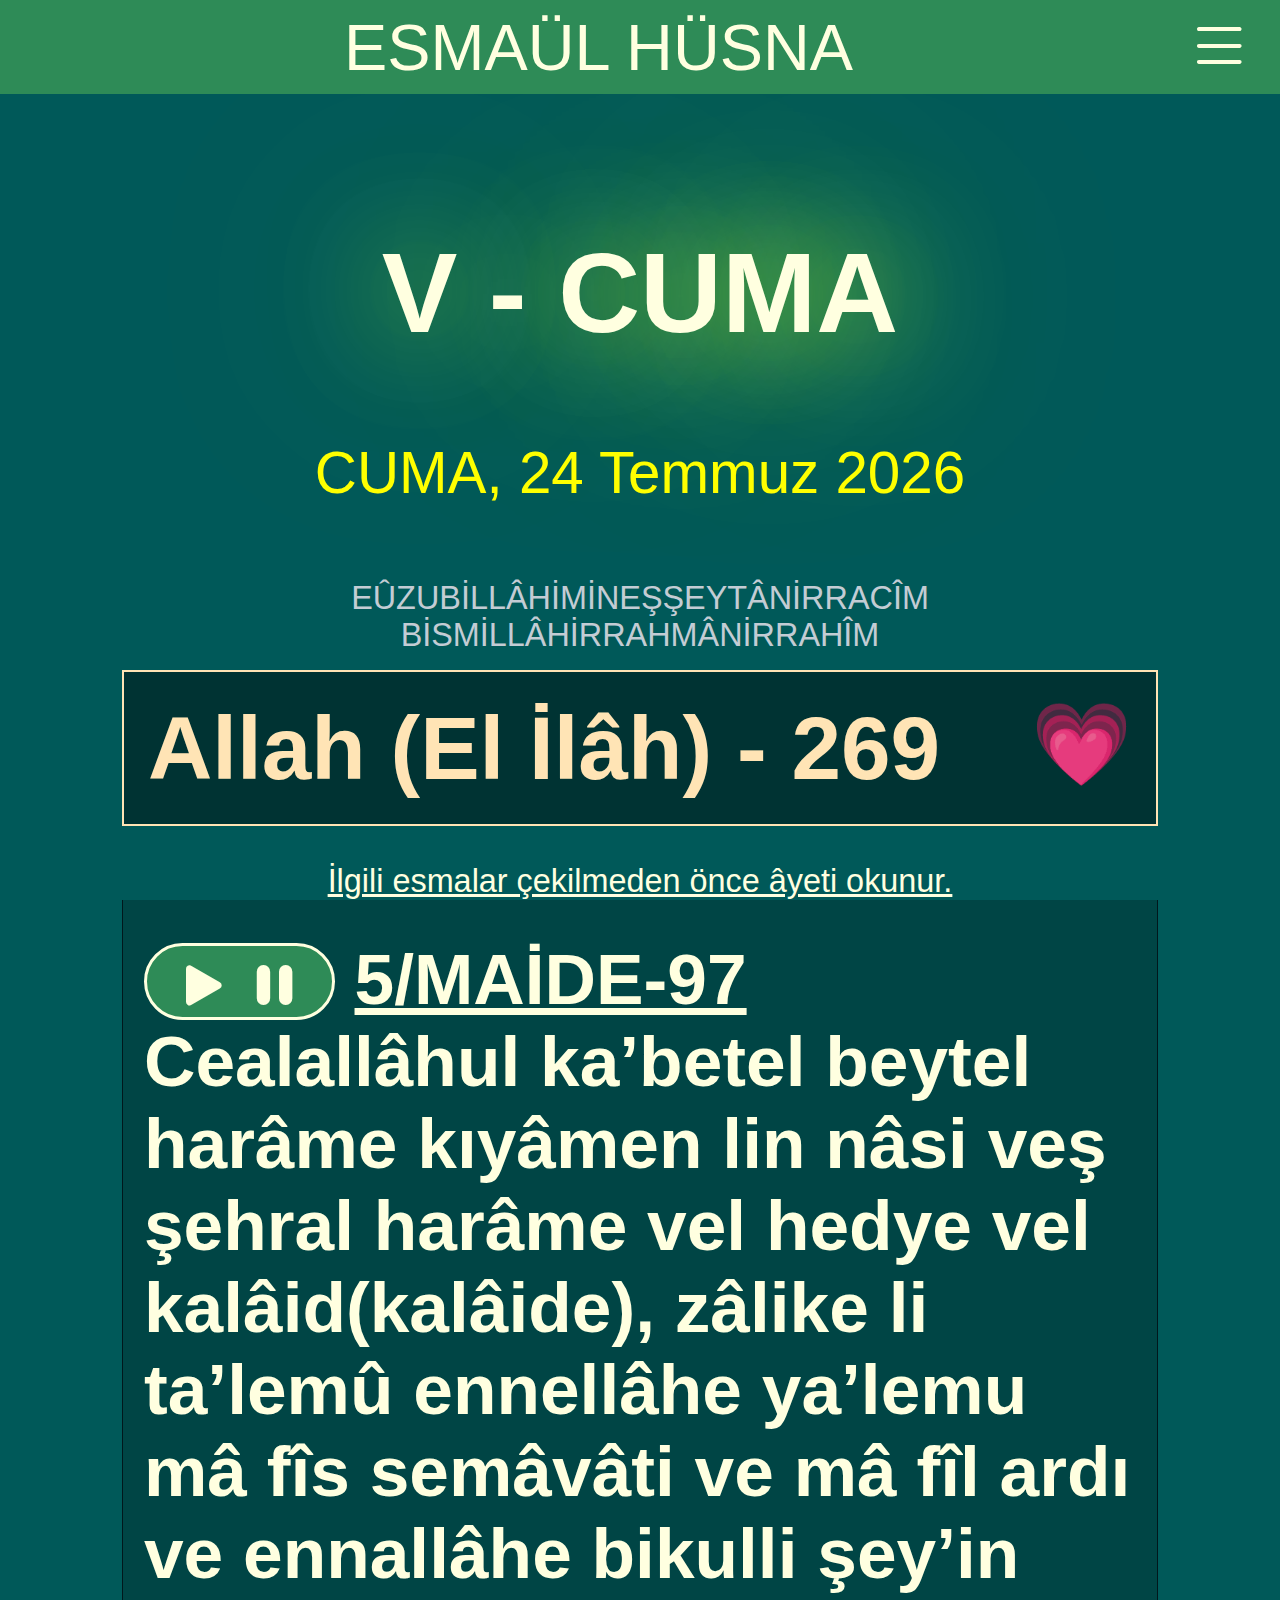
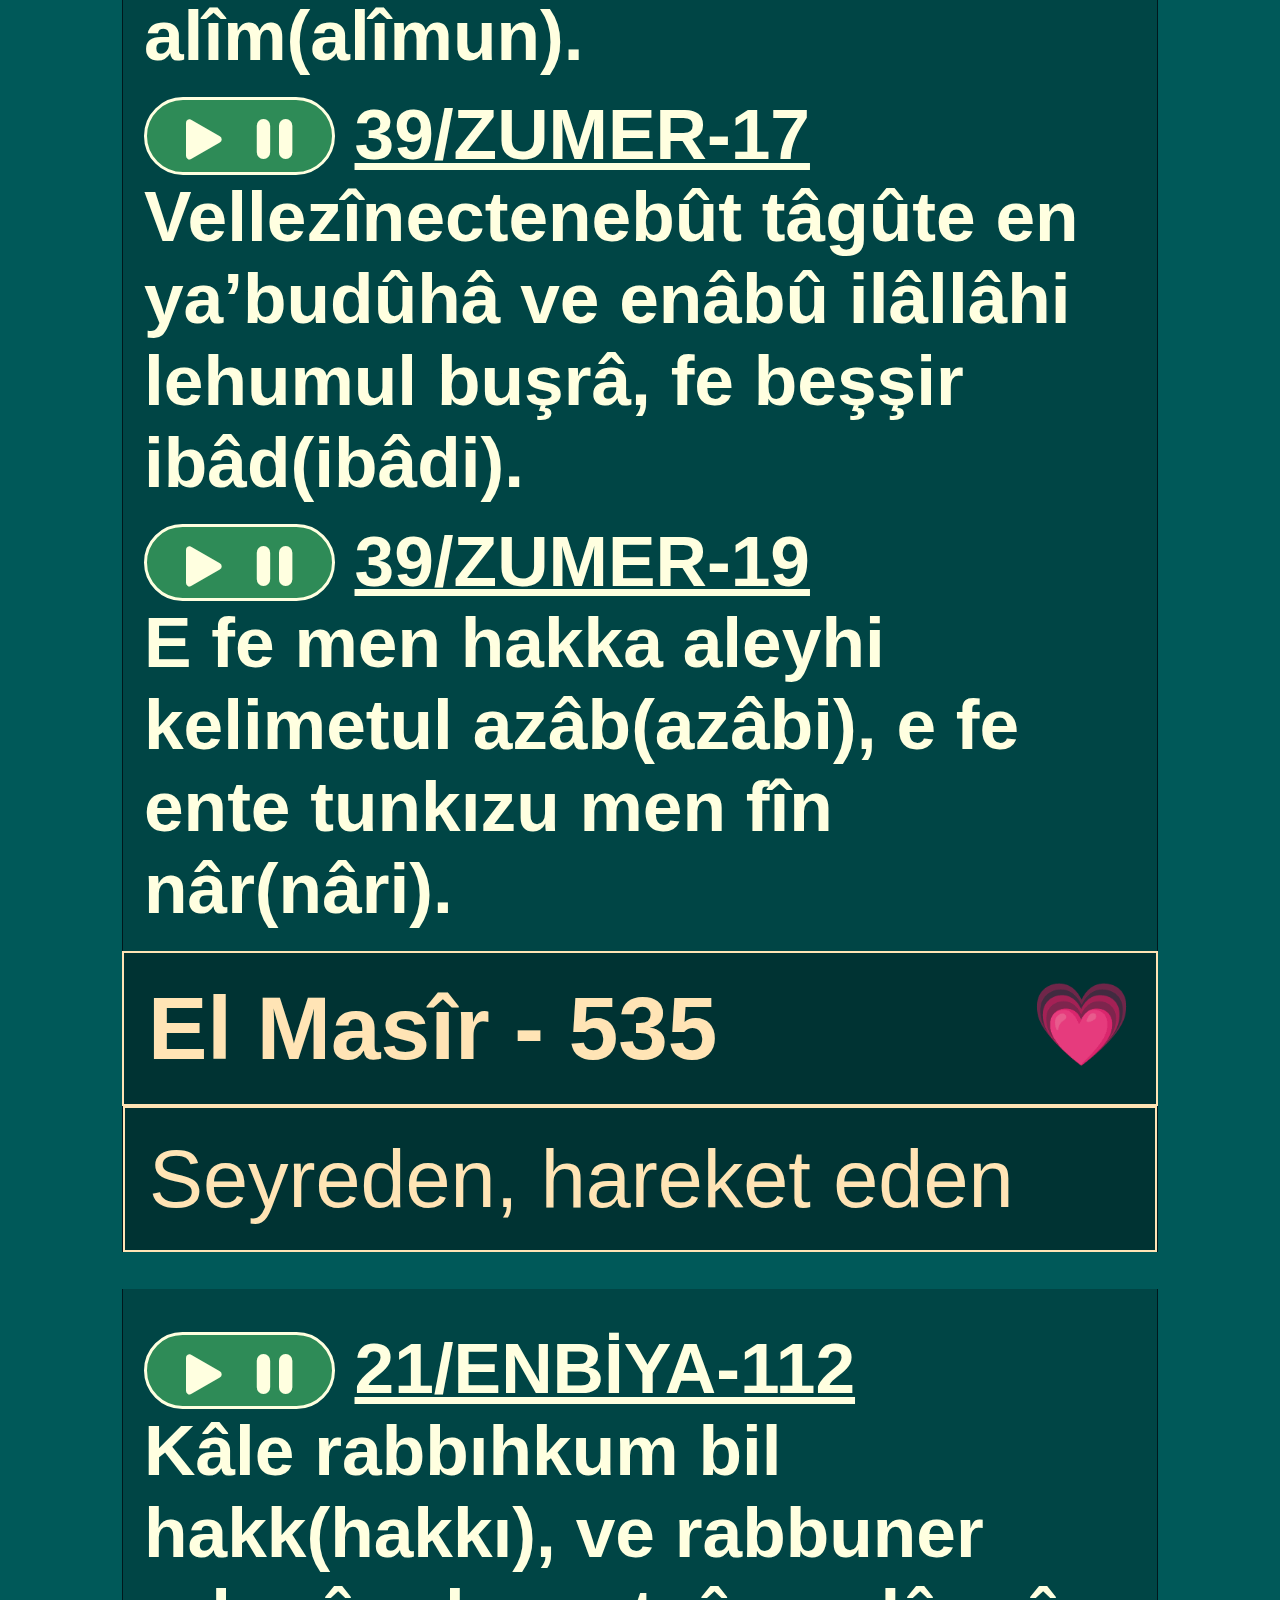
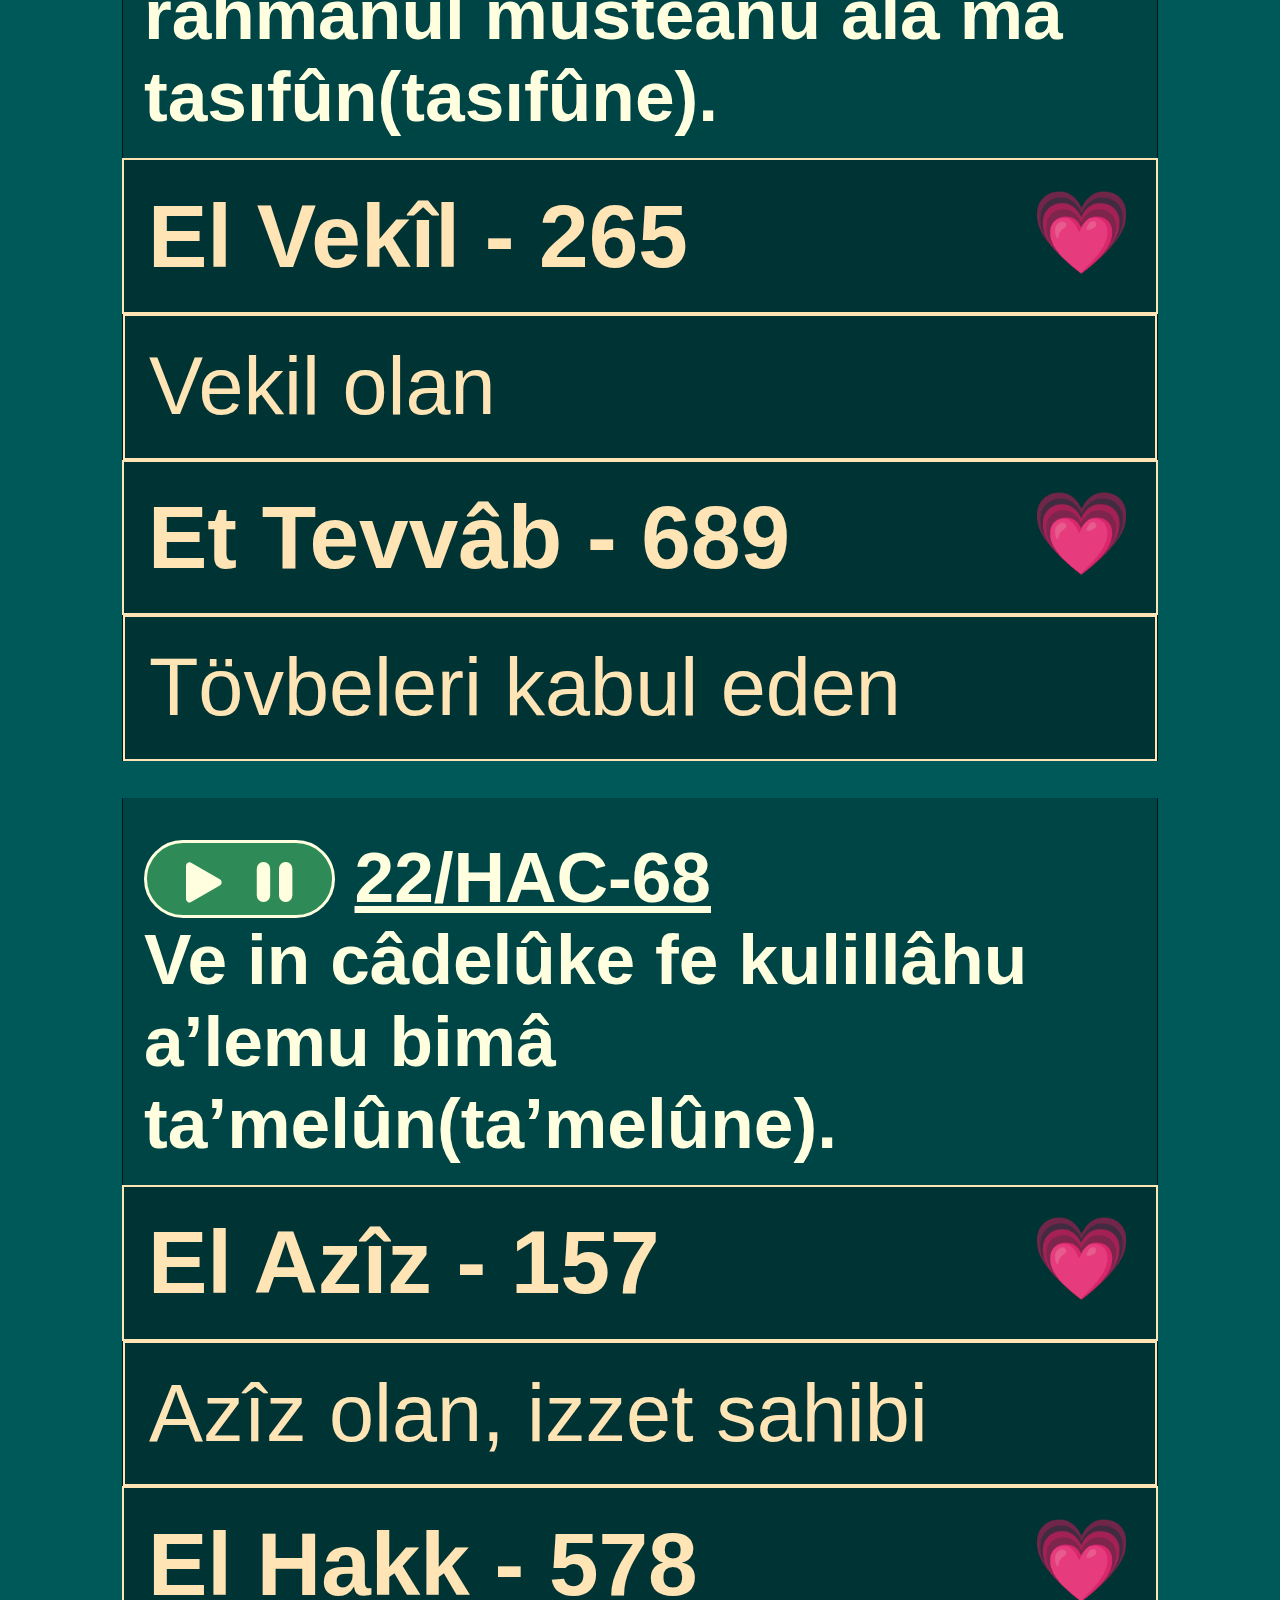
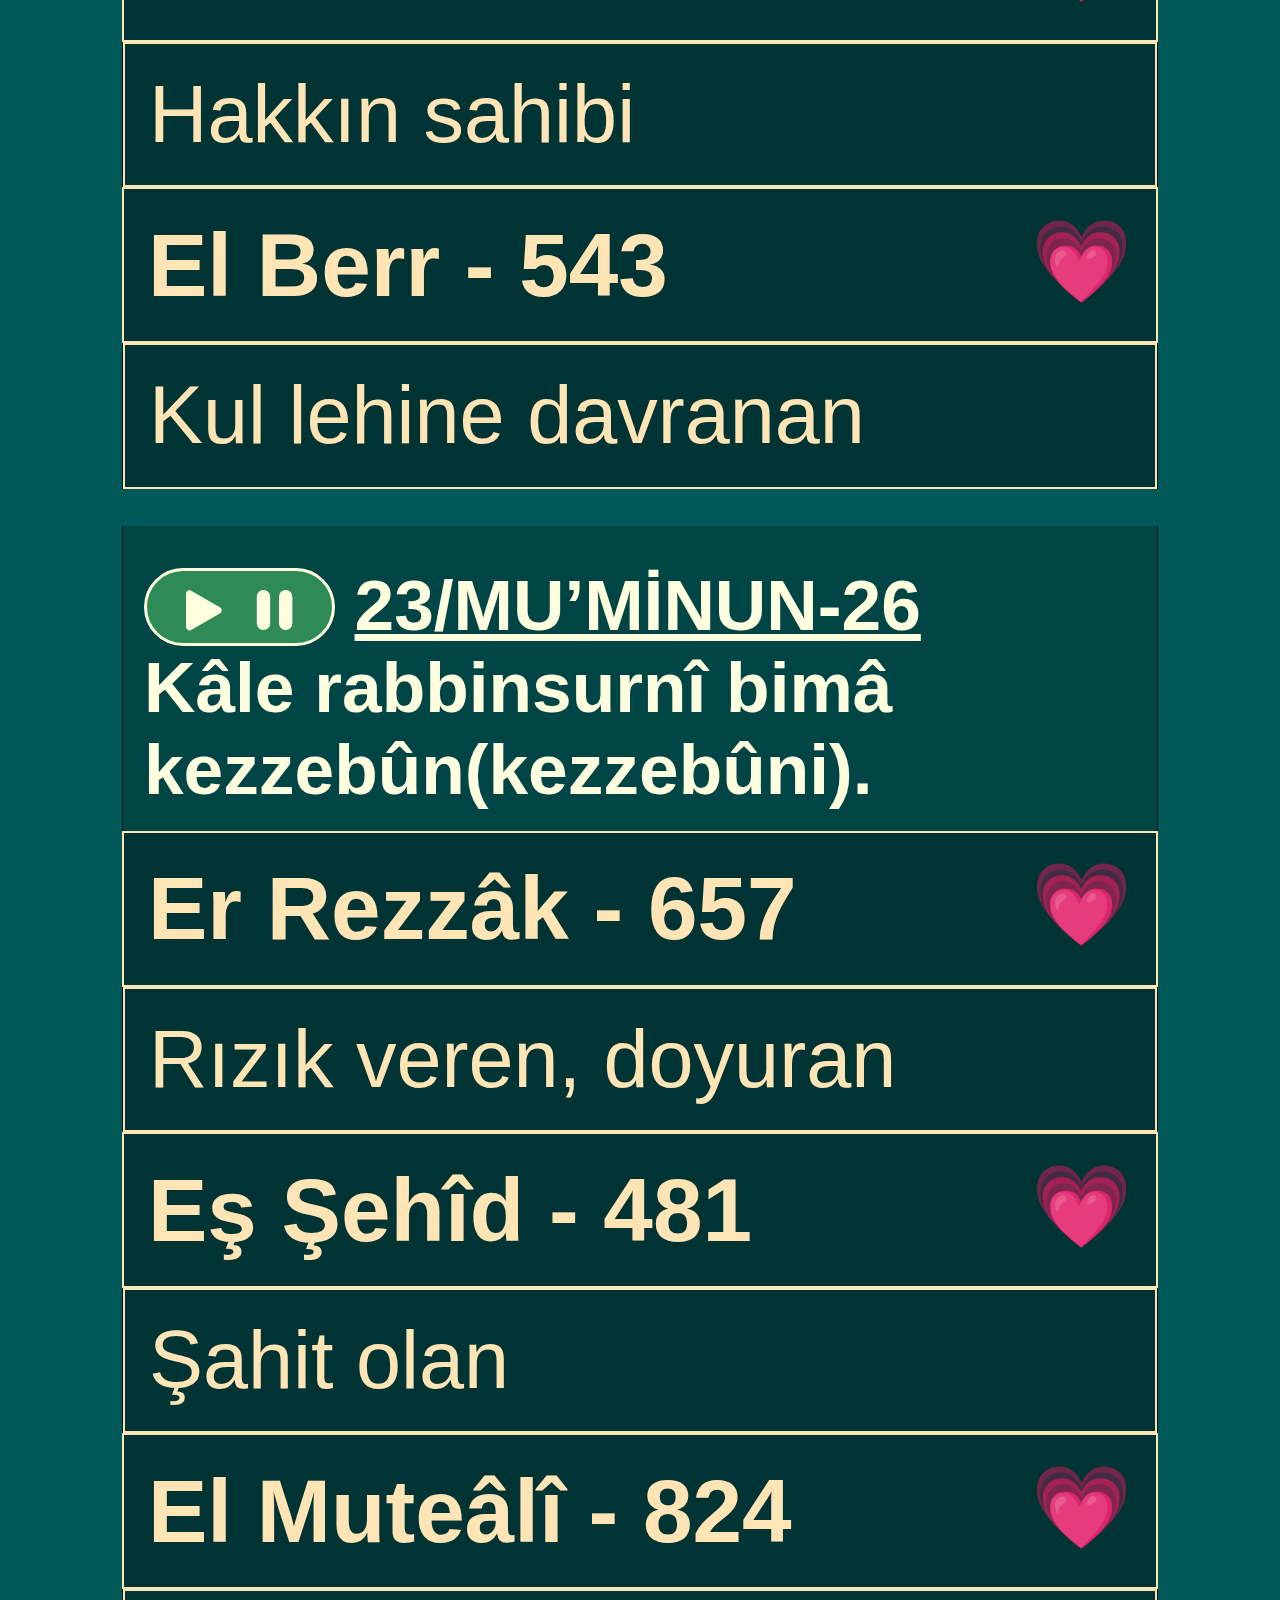
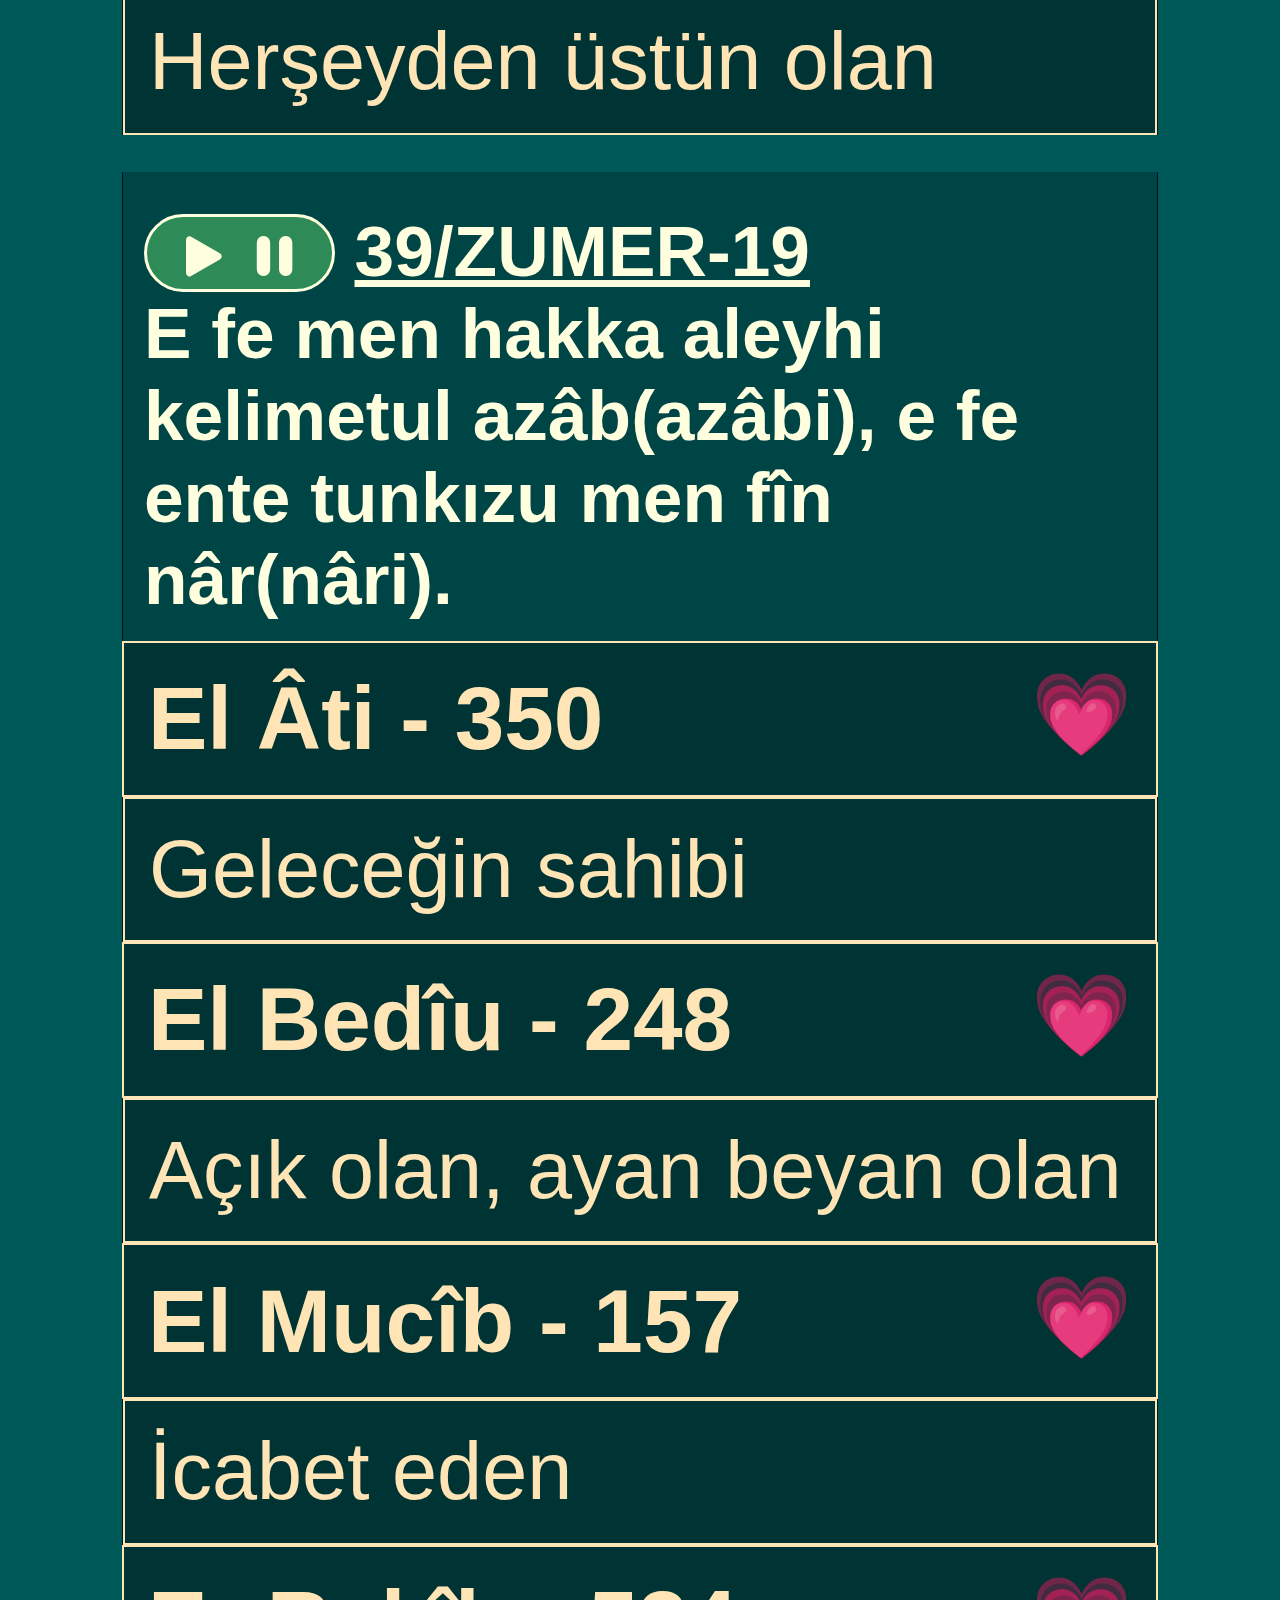
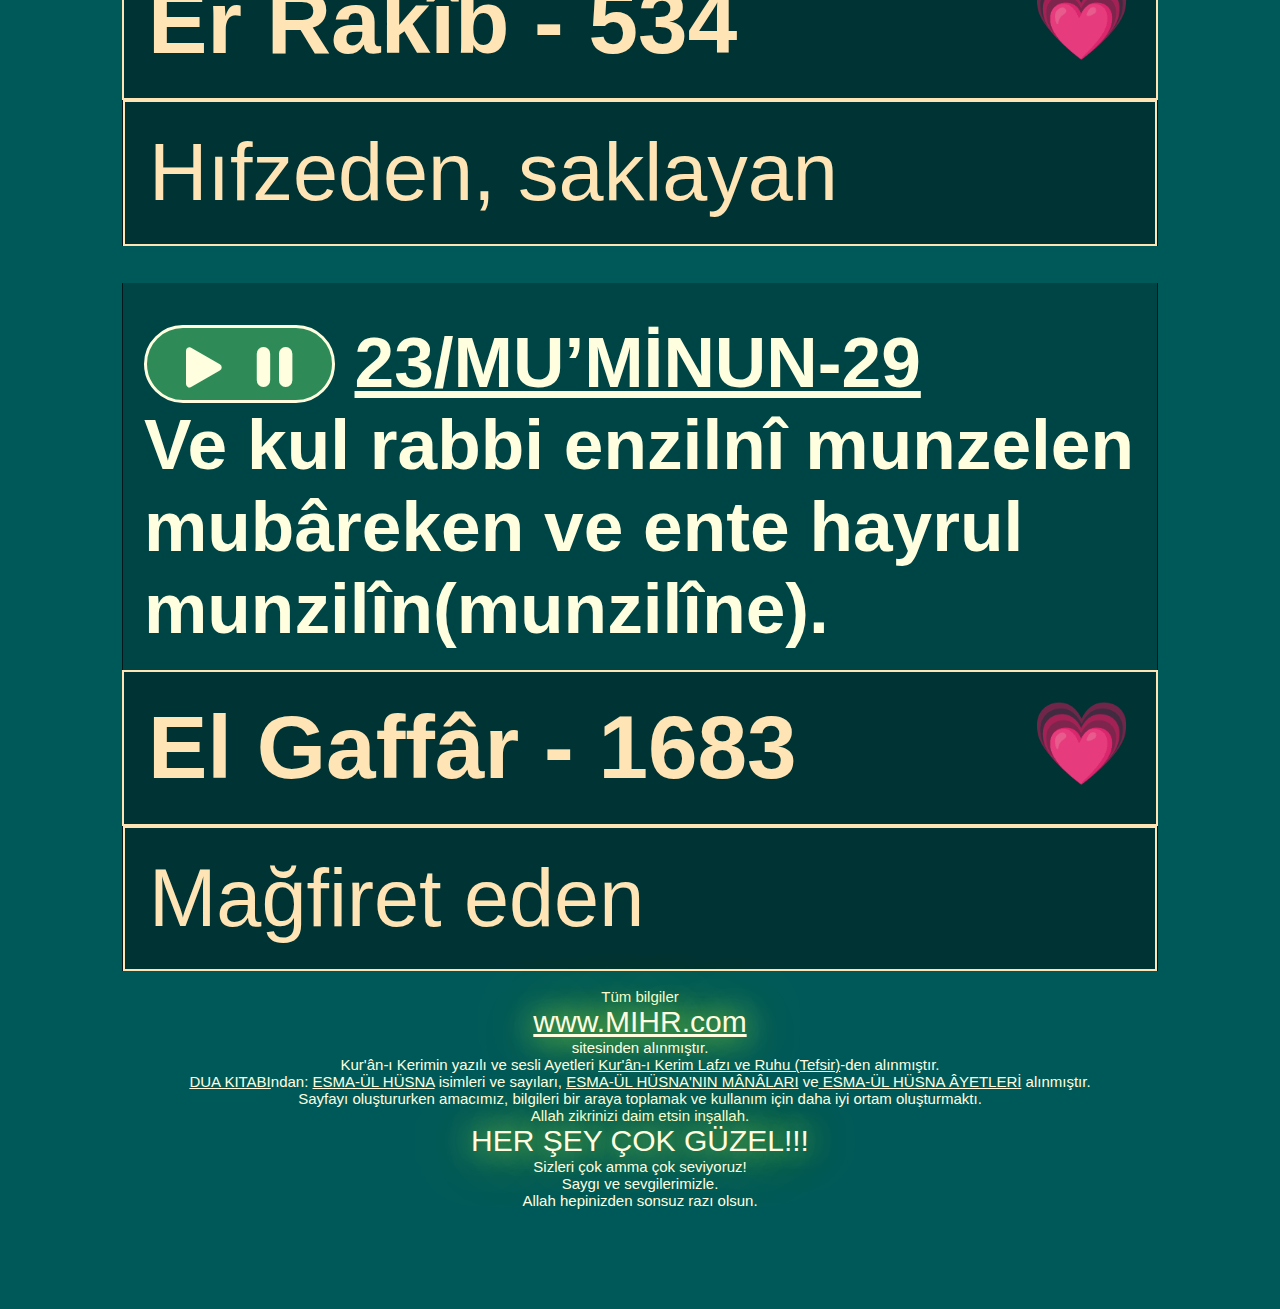
==== commit deff4425: "<br>" ====
--- a/index.html
+++ b/index.html
@@ -452,10 +452,8 @@
         <!-- NOT CHANGE DIV -->
         <div class="BISMILLAH">
             EÛZUBİLLÂHİMİNEŞŞEYTÂNİRRACÎM
-          <br />BİSMİLLÂHİRRAHMÂNİRRAHÎM
+          <br />BİSMİLLÂHİRRAHMÂNİRRAHÎM<br>
         </div>
-        <p class="block_with_text" style="display: block"><br /></p>
-
         <div style="display: block">
           <table>
             <tr>
@@ -472,24 +470,12 @@
             </tr>
           </table>
         </div>
-        <p class="block_with_text" style="display: block"><br /></p>
-        <div
-          class="block_with_text"
-          style="
-          display: block;
-          color: #ffffe0;
-          text-align: center;
-          padding: 0 0.5em 1em 0.5em;
-          font-size: 60px;
-          font-family: Arial;
-        "
-        >
+        <div><br>
           <a
-            style="font-weight: 400; color: #ffffe0"
             href="https://mihr.com/kitaplar/457/dua-kitab?chapter=1743"
             target="_blank"
             >İlgili esmalar çekilmeden önce âyeti okunur.</a
-          >
+          ><br>
         </div>
         <div style="display: block">
           <table>
--- a/style.css
+++ b/style.css
@@ -1,7 +1,7 @@
 .GeneralDIV {
-  margin: 10px 10px 10px 10px;
+  /* margin: 100px 100px 100px 100px; */
   /* border:1px solid #58A6FF; */
-  padding: 10px 10px 10px 10px;
+  /* padding: 10px 10px 10px 10px; */
   max-width: 1080px;
   margin: 0 auto !important;
   float: none !important;
@@ -14,55 +14,49 @@
   margin: 0 auto;
 }
 
-p {
-  font-family: "Arial";
-}
-
 a {
   color: LightYellow;
-  font-weight: bold;
+  /* font-weight: bold; */
 }
 
 body {
   font-family: "Arial";
   background-color: #005959;
   text-align: center;
+  font-size:  calc(3vw);
 }
 
 strong {
-  font-size: 80px;
+  font-size: 1.1em;
 }
 
 .beautifully {
-  text-shadow: 0px 0px 100px GreenYellow, 0 0 1em GreenYellow;
-  padding: 180px 0.5em 0.2em 0.5em;
-  color: LightYellow;
-  font-size: 90px !important;
-  font-family: "Arial";
+  text-shadow: 0 0 2em GreenYellow, 0 0 1em GreenYellow;
+  padding: 2em 0.5em 0.2em 0.5em;
+  color: LightYellow;
+  font-size: 3.5em !important;
   font-weight: bold;
 }
 
 .beautifullyDate {
   color: Yellow;
   text-align: center;
-  padding: 25px 0.5em 25px 0.5em;
-  font-size: 1.5em !important;
+  padding: 1em 0.5em 1em 0.5em;
+  font-size: 1.8em !important;
 }
 
 .beautifullyFooter {
-  text-shadow: 0px 0px 100px GreenYellow, 0 0 1em GreenYellow;
+  text-shadow: 0 0 2em GreenYellow, 0 0 1em GreenYellow;
   padding: 0.5em 0.5em 0.2em 0.5em;
   color: LightYellow;
-  font-size: 60px !important;
-  font-family: "Arial";
-  font-weight: bold;
+  font-size: 2em !important;
+  /* font-weight: bold; */
 }
 
 /* TABLES STYLE */
 
 table {
   color: LightYellow;
-  font-family: "Arial";
   text-align: left;
   border-collapse: collapse;
   background-color: #01171c;
@@ -71,22 +65,20 @@
 }
 
 table th {
-  font-family: "Arial";
-  color: LightYellow;
-  font-size: 70px;
+  color: LightYellow;
+  font-size: 2.2em;
   text-align: left;
-  padding: 0.6em 0.5em 0.6em 0.5em;
+  padding: 0.3em 0.3em 0.3em 0.3em;
   background-color: #004545;
 }
 
 table td {
-  border: 2px solid Moccasin;
-  font-family: "Arial";
-  font-size: 50px;
+  border: 0.03em solid Moccasin;
+  font-size: 2.5em;
   text-align: left;
   color: Moccasin;
-  padding: 0.6em 0.5em 0.6em 0.5em;
-  border-bottom: 2px solid Moccasin;
+  padding: 0.3em 0.3em 0.3em 0.3em;
+  border-bottom: 0.03em solid Moccasin;
   background-color: #003333;
 }
 
@@ -96,7 +88,7 @@
   content: "\1f497";
   float: right;
   font-family: FontAwesome;
-  font-size: 60px;
+  font-size: 1em;
 }
 
 input[type="checkbox"]:checked+label:before {
@@ -107,15 +99,15 @@
 
 .PlayButton {
   display: inline-block;
-  height: 80px;
+  height: 1em;
   border-radius: 2em;
-  font-size: 80px;
-  text-align: center;
-  margin: 25px 0px 0px 0px;
-  padding: 1px 20px 1.01em 20px;
-  color: LightYellow;
-  background-color: SeaGreen;
-  border: solid 2px LightYellow;
+  font-size: 1em;
+  text-align: center;
+  margin: 0.3em 0 0 0;
+  padding: 0 0.3em 1em 0.3em;
+  color: LightYellow;
+  background-color: SeaGreen;
+  border: solid 0.05em LightYellow;
   vertical-align: bottom;
 }
 
@@ -123,43 +115,43 @@
   color: LightYellow;
   background-color: SeaGreen;
   display: inline-block;
-  border: 0px;
+  border: 0;
   text-align: right;
-  font-size: 80px;
+  font-size: 2em;
 }
 
 .menuBTNHeart {
   color: LightYellow;
   background-color: SeaGreen;
-  width: 250px;
-  height: 100px;
-  border: solid 2px LightYellow;
-  border-radius: 20px;
-  font-size: 55px;
+  width: 4em;
+  height: 2em;
+  border: solid 0.05em LightYellow;
+  border-radius: 0.3em;
+  font-size: 2em;
 }
 
 .btn {
-  font-size: 60px;
-  width: 190px;
-  height: 100px;
-  border: solid 2px LightYellow;
-  border-radius: 20px;
+  font-size: 2em;
+  width: 4em;
+  height: 2em;
+  border: solid 0.03em LightYellow;
+  border-radius: 0.3em;
   color: LightYellow;
   background-color: red;
 }
 
 .btn-group button {
   background-color: SeaGreen;
-  border: 2px solid LightYellow;
-  border-radius: 20px;
+  border: 0.03em solid LightYellow;
+  border-radius: 0.3em;
   /*закругленные углы*/
   color: LightYellow;
-  width: 60%;
+  width: 70%;
   align-items: center;
-  font-size: 60px;
-  text-align: center;
-  padding: 15px;
-  margin: 0px 0px 20px 0px;
+  font-size: 1em;
+  text-align: center;
+  padding: 0.2em;
+  margin: 0 0 0.2em 0;
   /* Расположение от верха, правой стооны, низа и левой стооны */
 }
 
@@ -176,10 +168,12 @@
 .navbar {
   display: flex;
   justify-content: space-between;
-  padding: 25px;
+  padding: 0.3em;
   background-color: SeaGreen;
   font-weight: normal;
   position: fixed;
+  left: 50%;
+  transform: translate(-50%, 0%);
   width: 100%;
   z-index: 1000;
 }
@@ -187,32 +181,37 @@
 /* LOGO */
 .logo {
   color: LightYellow;
-  font-size: 80px;
+  font-size: 2em;
   margin: auto;
 }
 
 .menu {
   max-width: 1080px;
-  /* margin: 0 auto !important;
-  float: none !important; */
+  margin: 0 auto !important;
+  float: none !important;
   position: absolute;
-  right: 0;
+  /* right: 0;
   left: 0;
-  top: 0;
+  top: 0; */
 }
 
 .BISMILLAH {
   display: block;
   color: #c3ccd4;
-  text-align: left;
-  /* font-size: 48px;
+  text-align: center;
+  font-size: 1em;
   font-family: Arial;
-  padding: 0.5em 0.5em 0em 0.5em;
+  padding: 0.5em 0.5em 0.5em 0.5em;
   width: 90%;
   margin: auto; 
-  */
 }
 
 .aButton {
   color: #c3ccd4;
-}+}
+
+@media screen and (min-width: 1081px) { 
+  body {font-size: calc(1080px*3/100);}
+  /* .BISMILLAH {font-size: 2vw;} */
+                                      }
+/* @media screen and (max-width: 1080px) { } */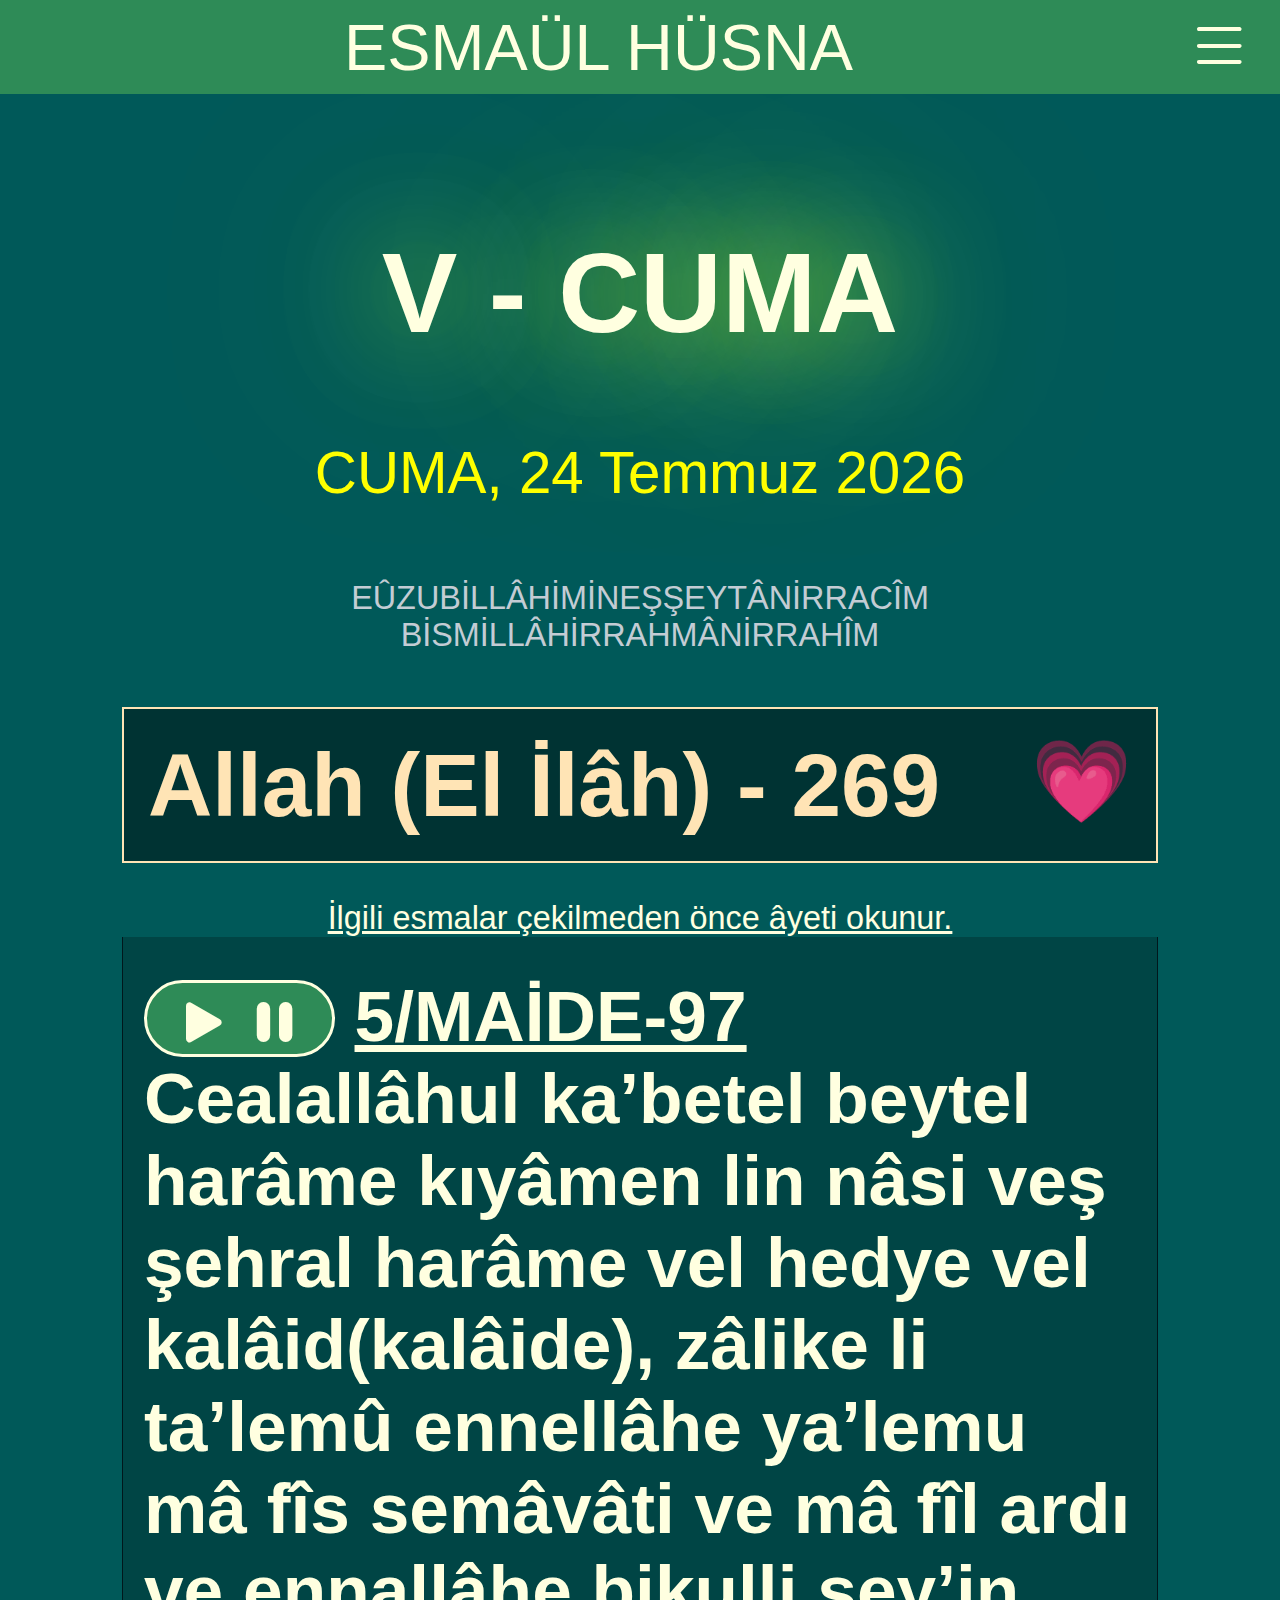
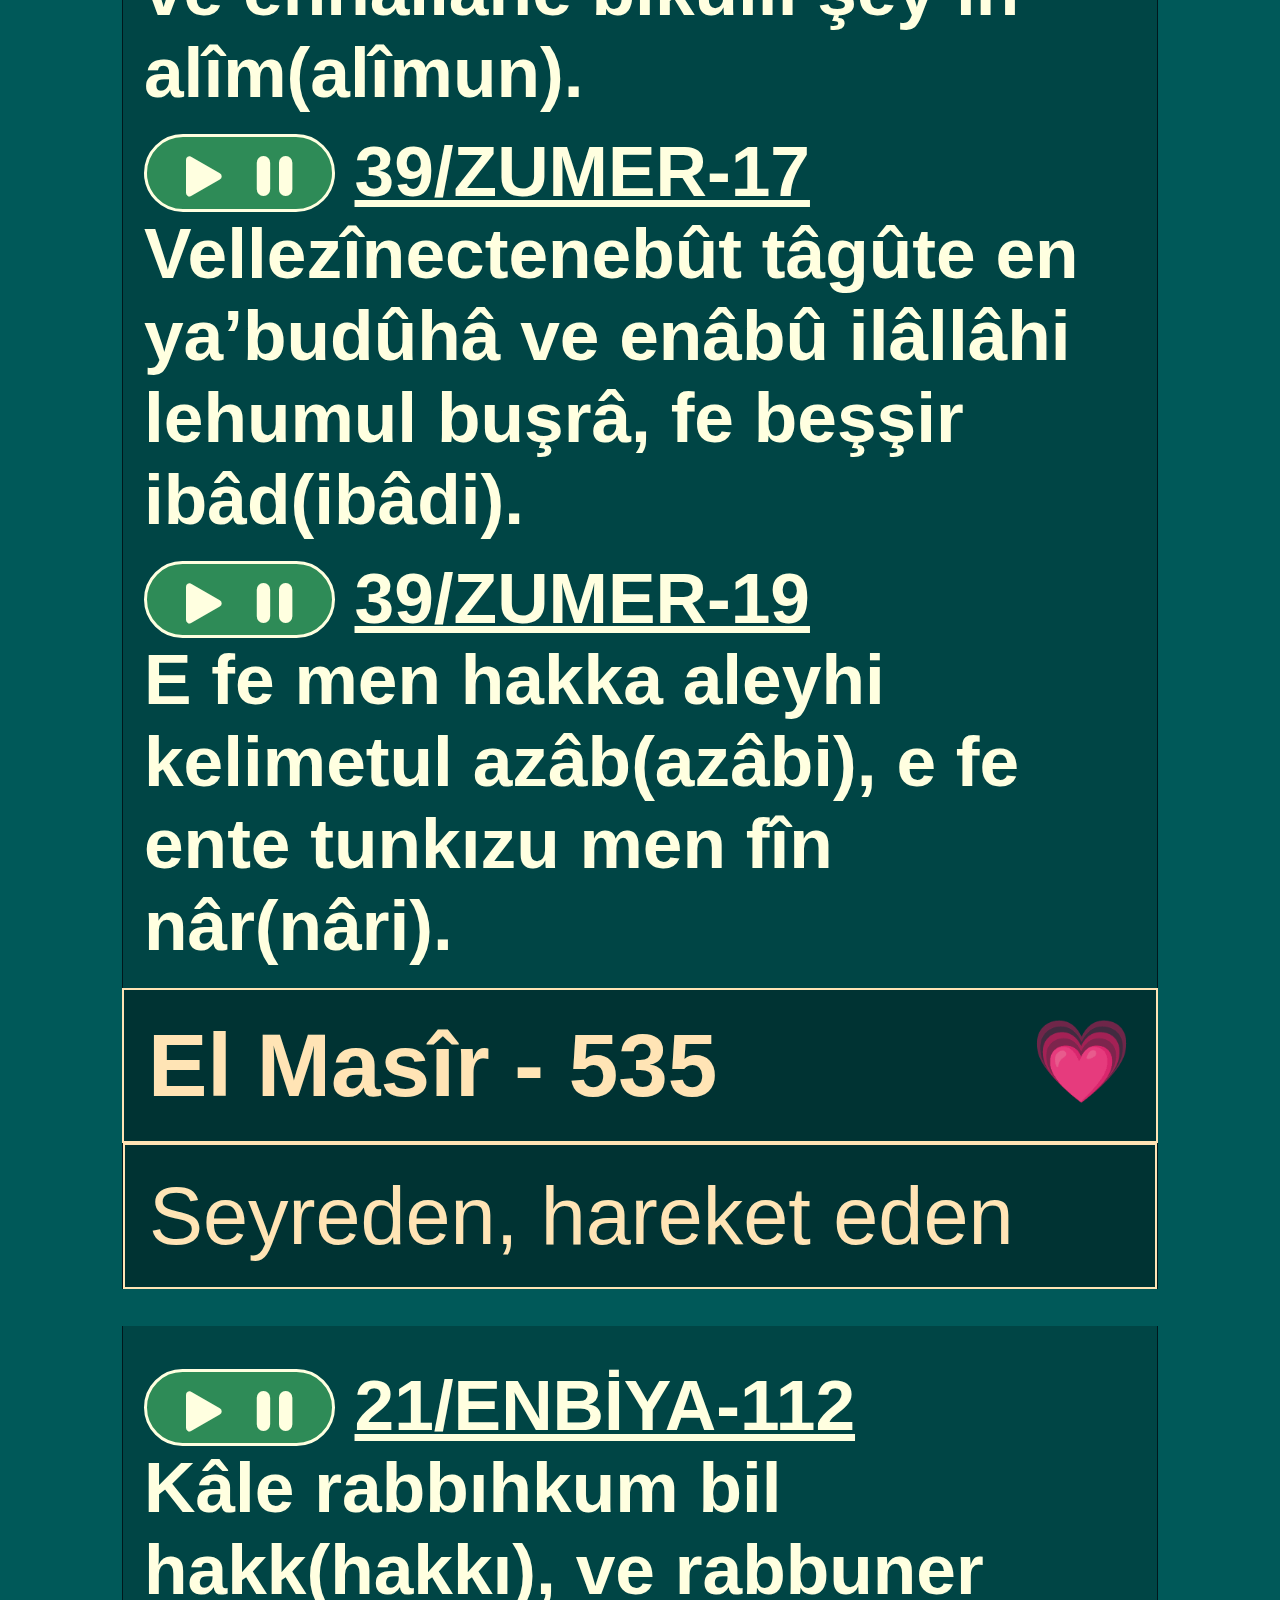
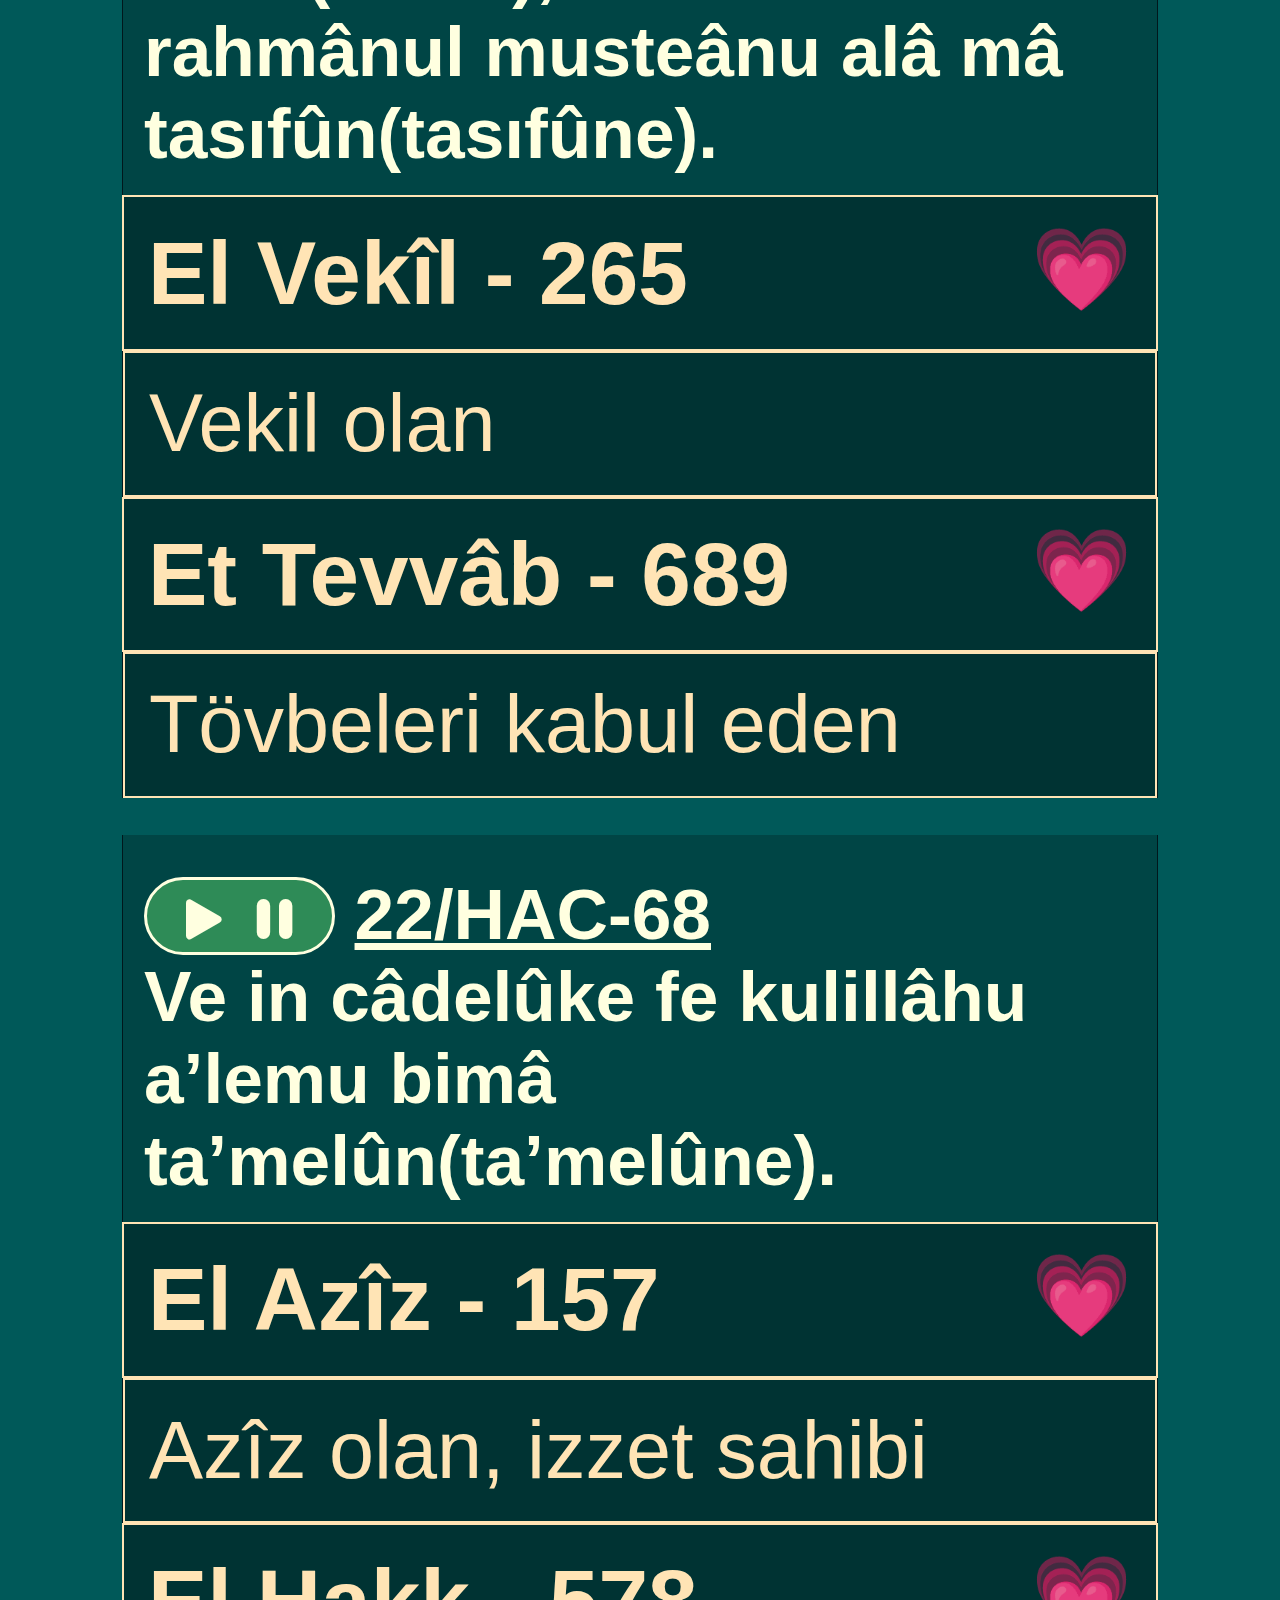
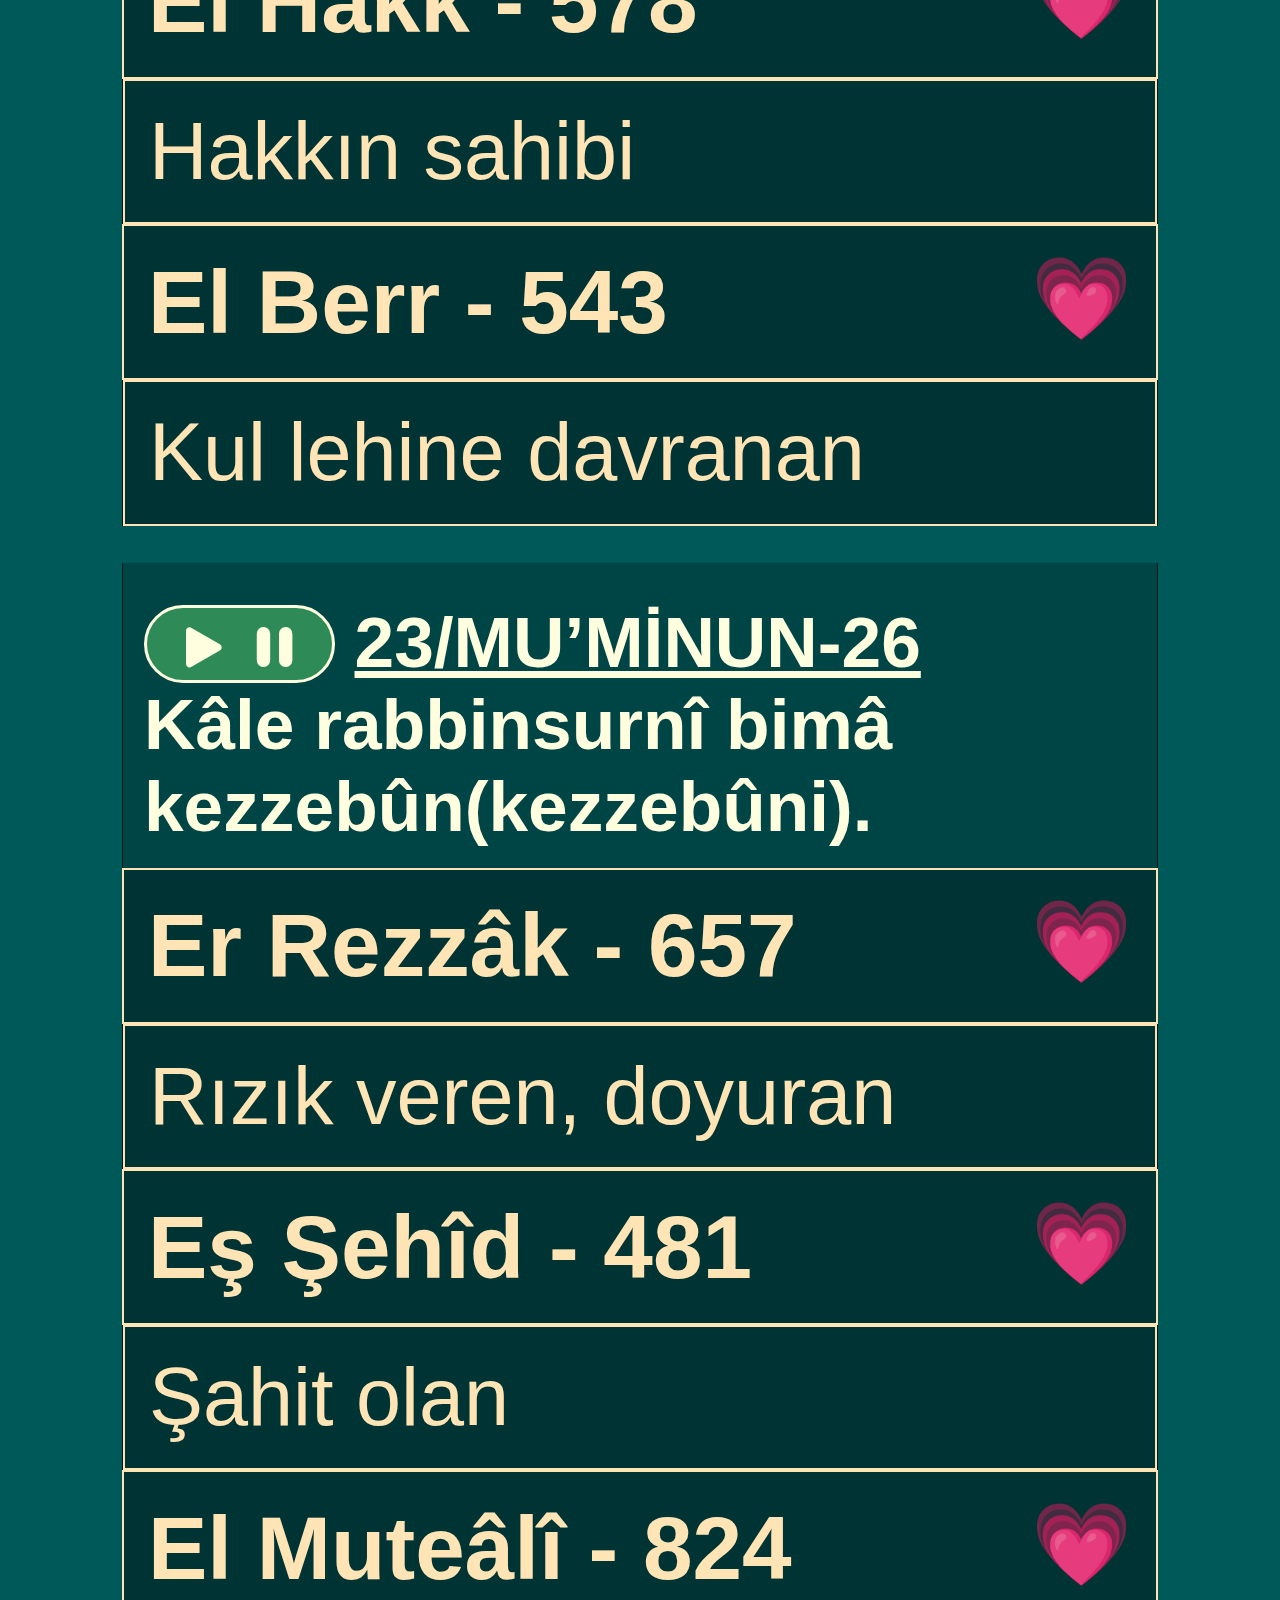
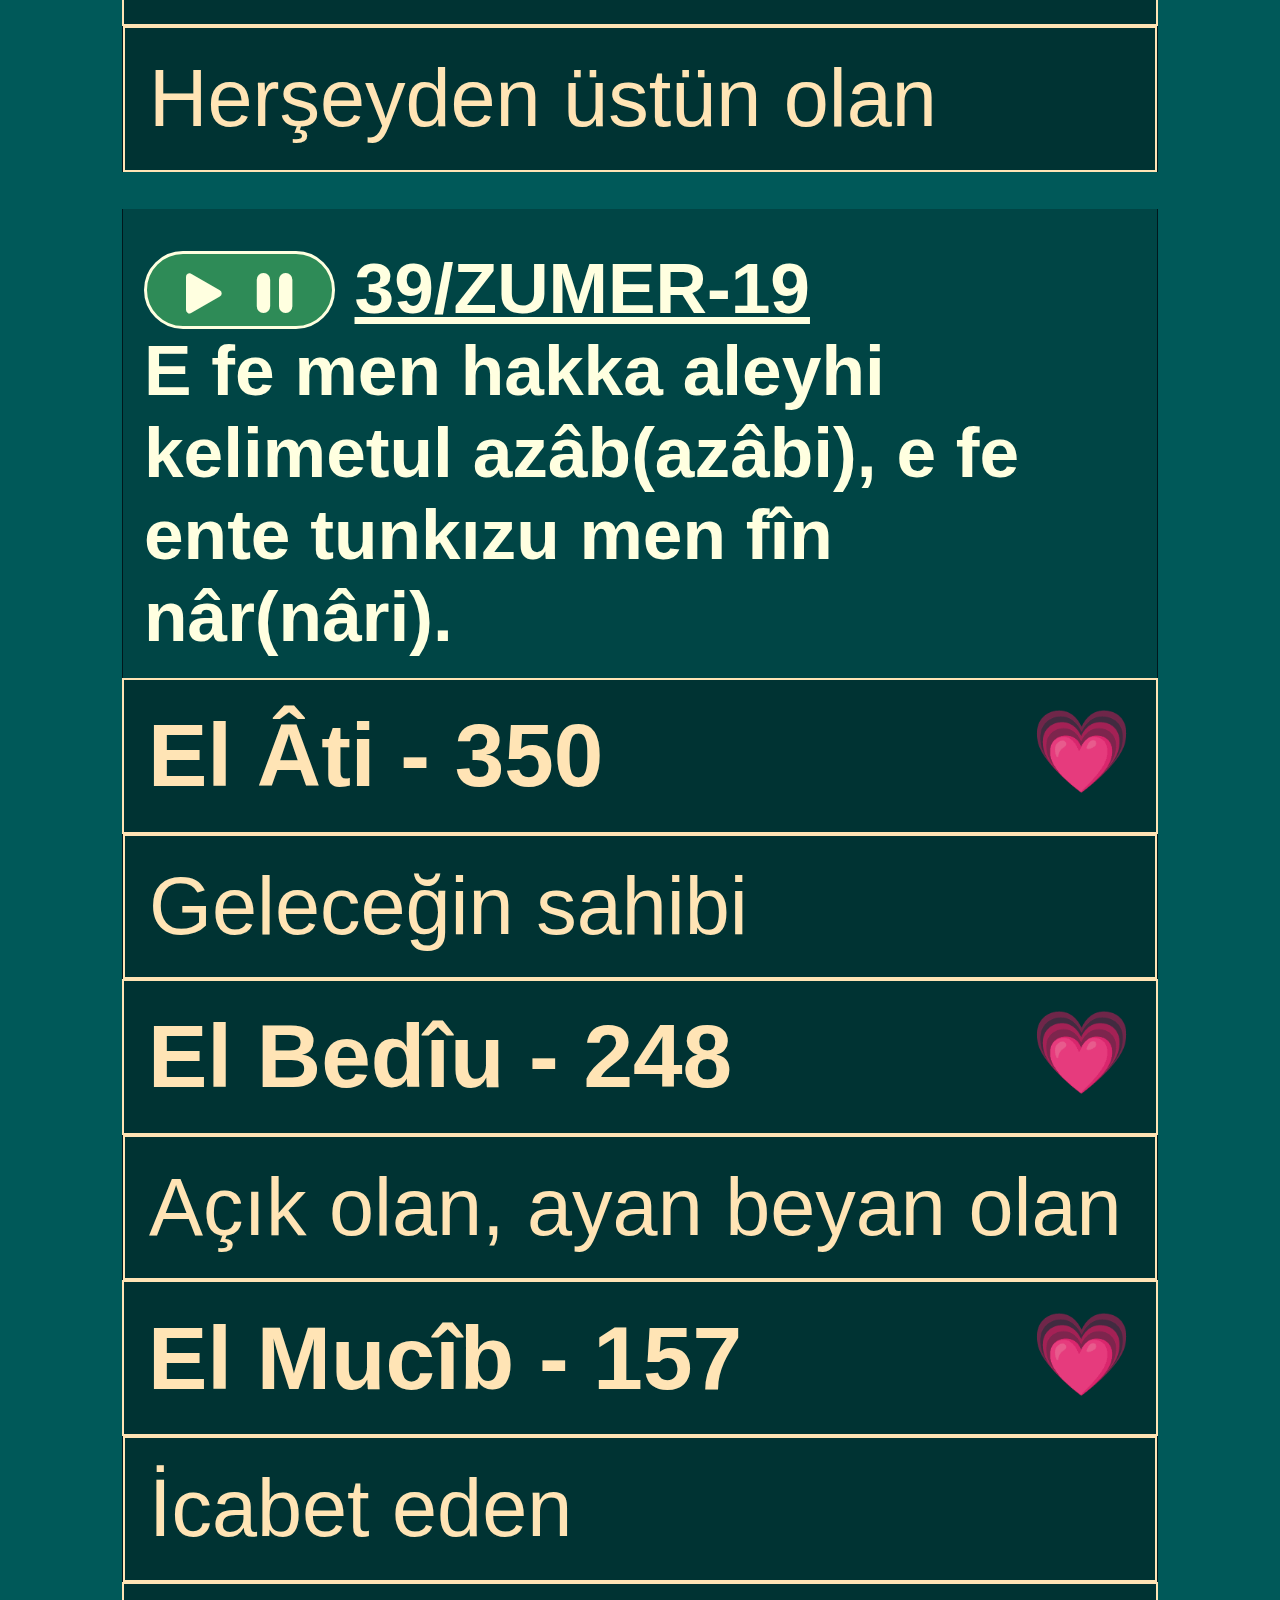
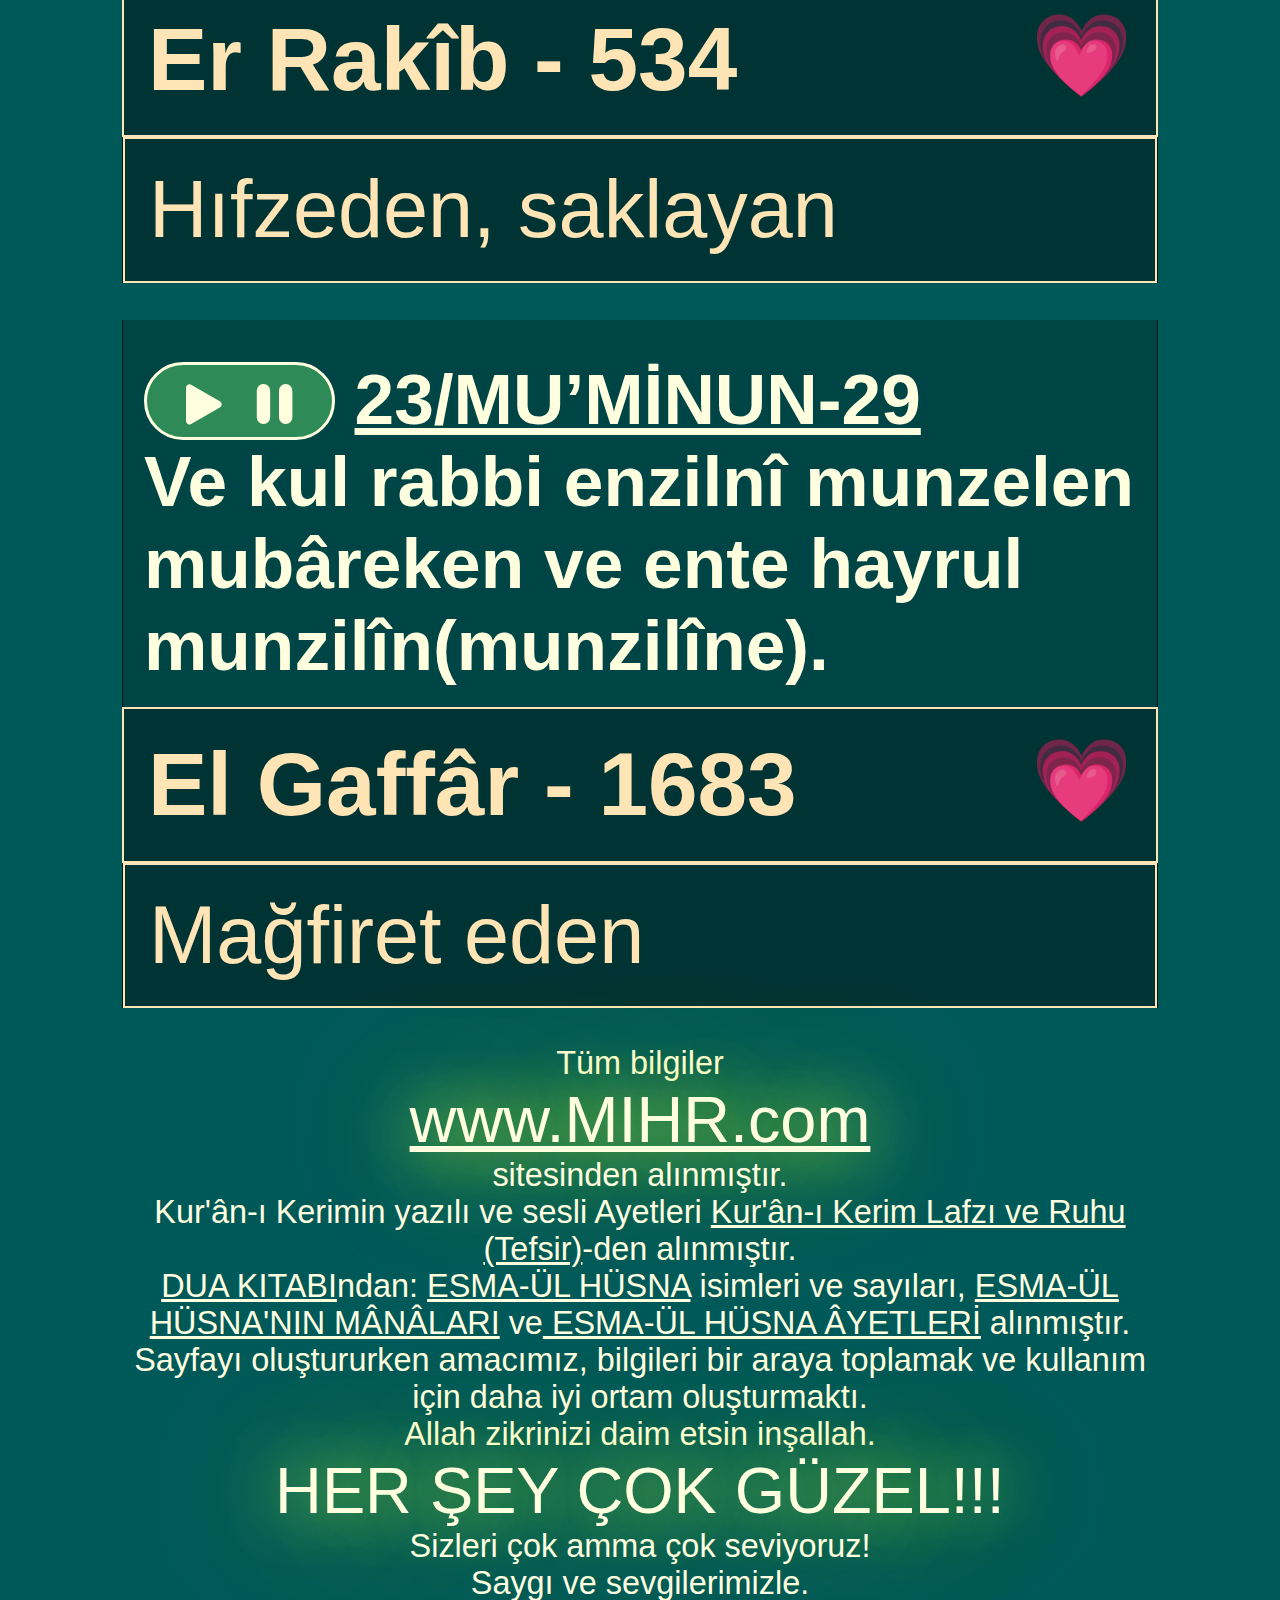
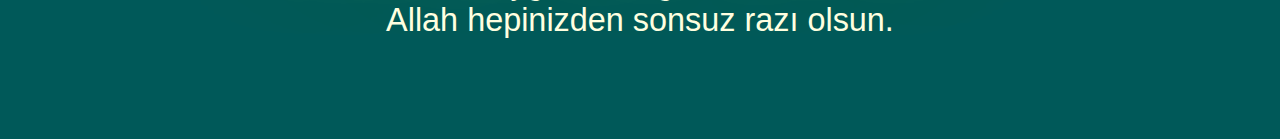
==== commit ab1129af: "<br>" ====
--- a/index.html
+++ b/index.html
@@ -297,9 +297,8 @@
           style="
           color: #ffffe0;
           display: block;
-          padding: 30px 1em 30px 1em;
-          font-size: 50px;
-          font-family: Arial;
+          padding: 1.2em 1em 1.2em 1em;
+          font-size: 1.5em;
         "
         >
           Esma Ayetleri ve Anlamı<br />Görüntüsü için
@@ -339,10 +338,9 @@
         <div
           style="
           display: block;
-          padding: 70px 1em 30px 1em;
+          padding: 1.2em 1em 1.2em 1em;
           color: #ffffe0;
-          font-size: 50px;
-          font-family: Arial;
+          font-size: 1.5em;
         "
         >
           Tüm onayları silmek için
@@ -351,6 +349,7 @@
           <button onclick="ChekBoxClear()" class="menuBTNHeart">
             &#128154;&#10146;&#128151;
           </button>
+          <p><br></p>
           <script>
             function ChekBoxClear() {
               var e = confirm("Onayları silmek istiyor musunuz?");
@@ -452,8 +451,9 @@
         <!-- NOT CHANGE DIV -->
         <div class="BISMILLAH">
             EÛZUBİLLÂHİMİNEŞŞEYTÂNİRRACÎM
-          <br />BİSMİLLÂHİRRAHMÂNİRRAHÎM<br>
+          <br />BİSMİLLÂHİRRAHMÂNİRRAHÎM
         </div>
+        <p style="display: block"><br /></p>
         <div style="display: block">
           <table>
             <tr>
@@ -470,7 +470,8 @@
             </tr>
           </table>
         </div>
-        <div><br>
+        <p style="display: block"><br /></p>
+        <div>
           <a
             href="https://mihr.com/kitaplar/457/dua-kitab?chapter=1743"
             target="_blank"
@@ -3297,7 +3298,7 @@
 
         <footer
           id="MyFooter"
-          style="color: #ffffe0; width: 95%; margin: auto; font-size: 15px"
+          style="color: #ffffe0; width: 95%; margin: auto; font-size: 1em"
         >
           <br />
           <p>
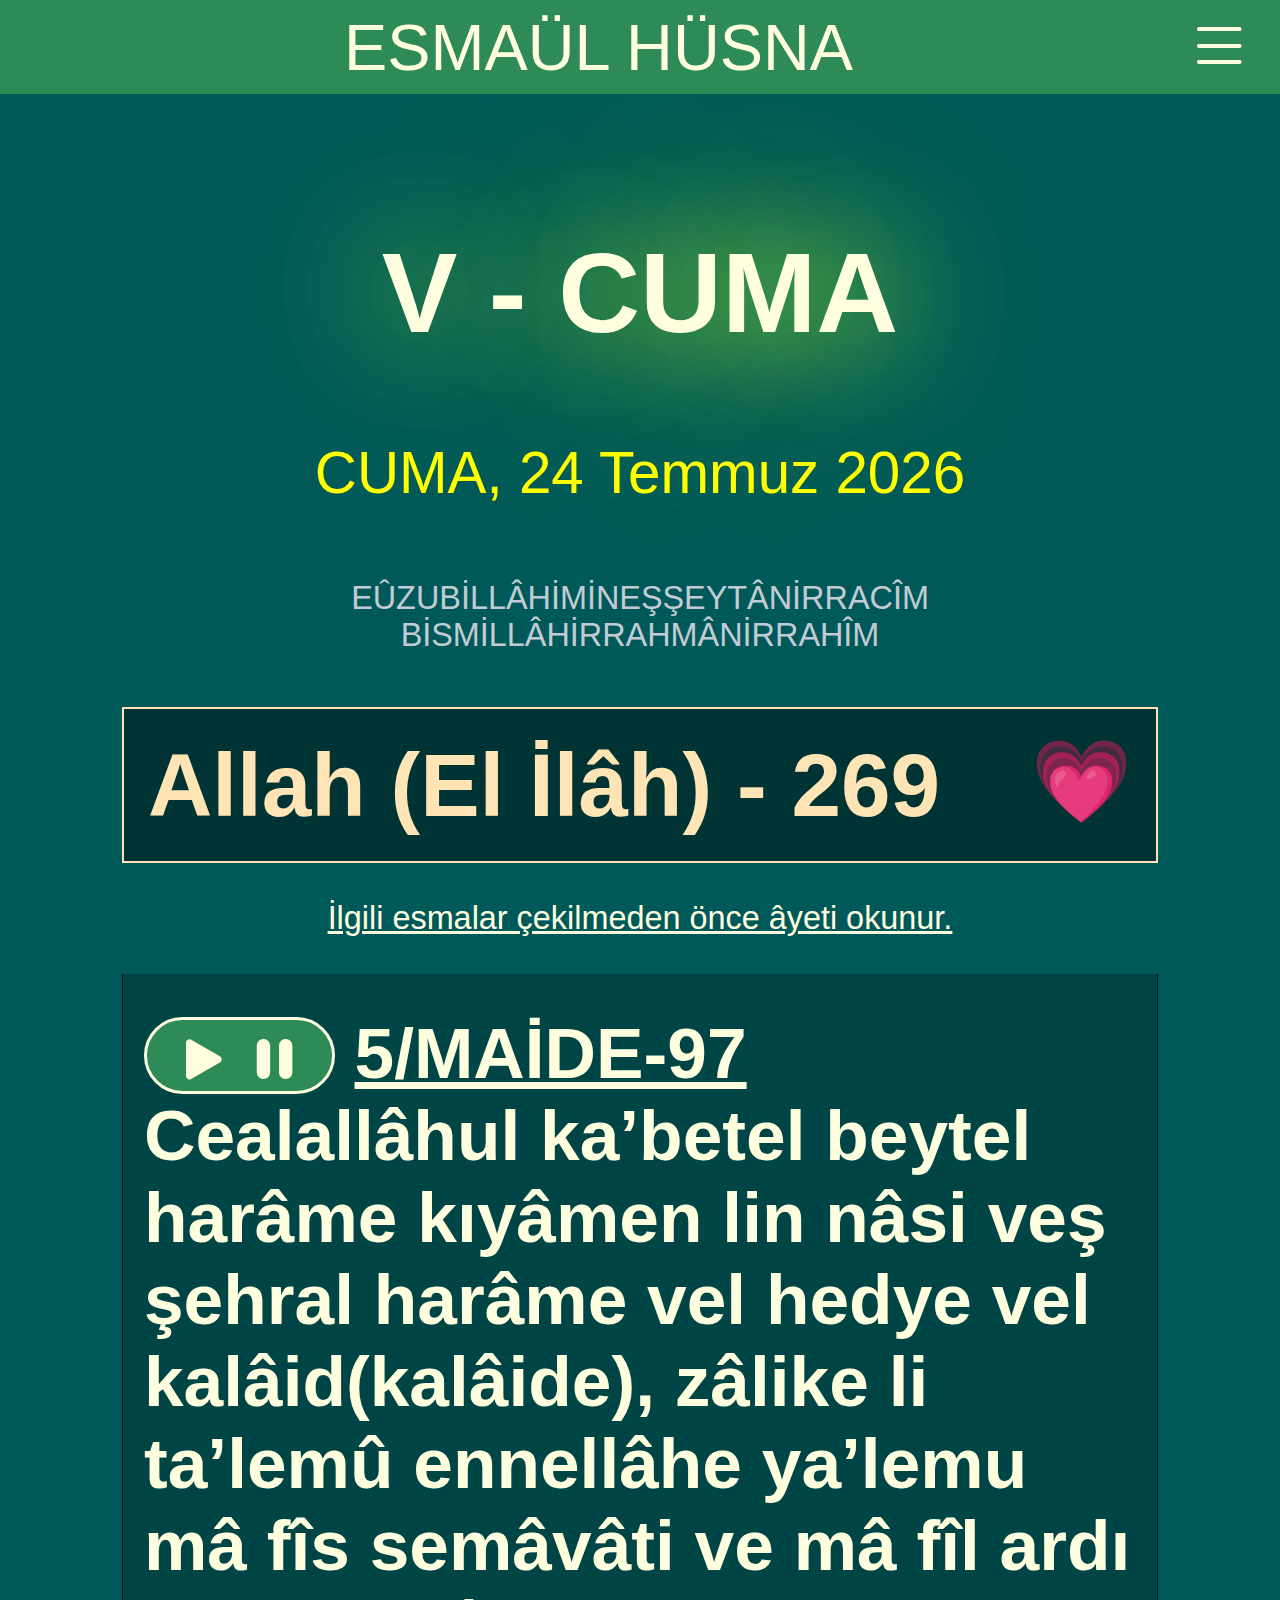
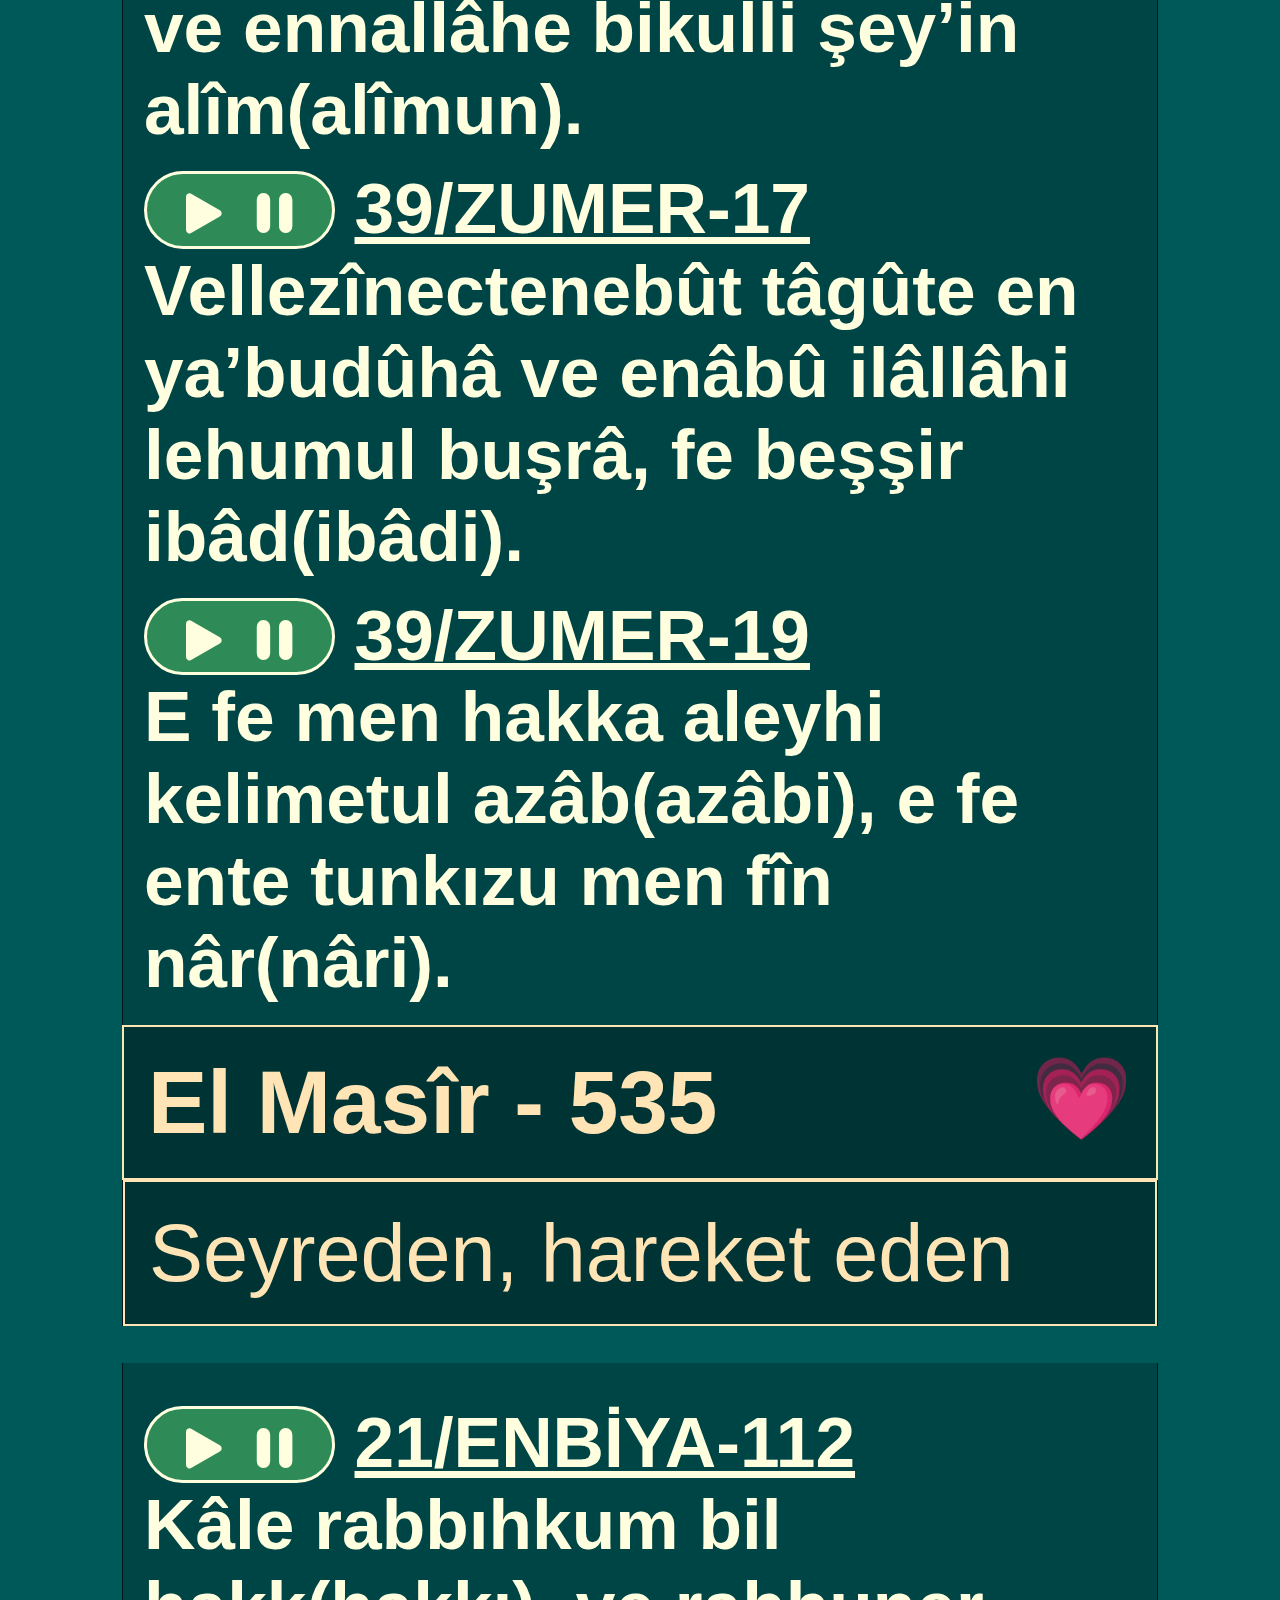
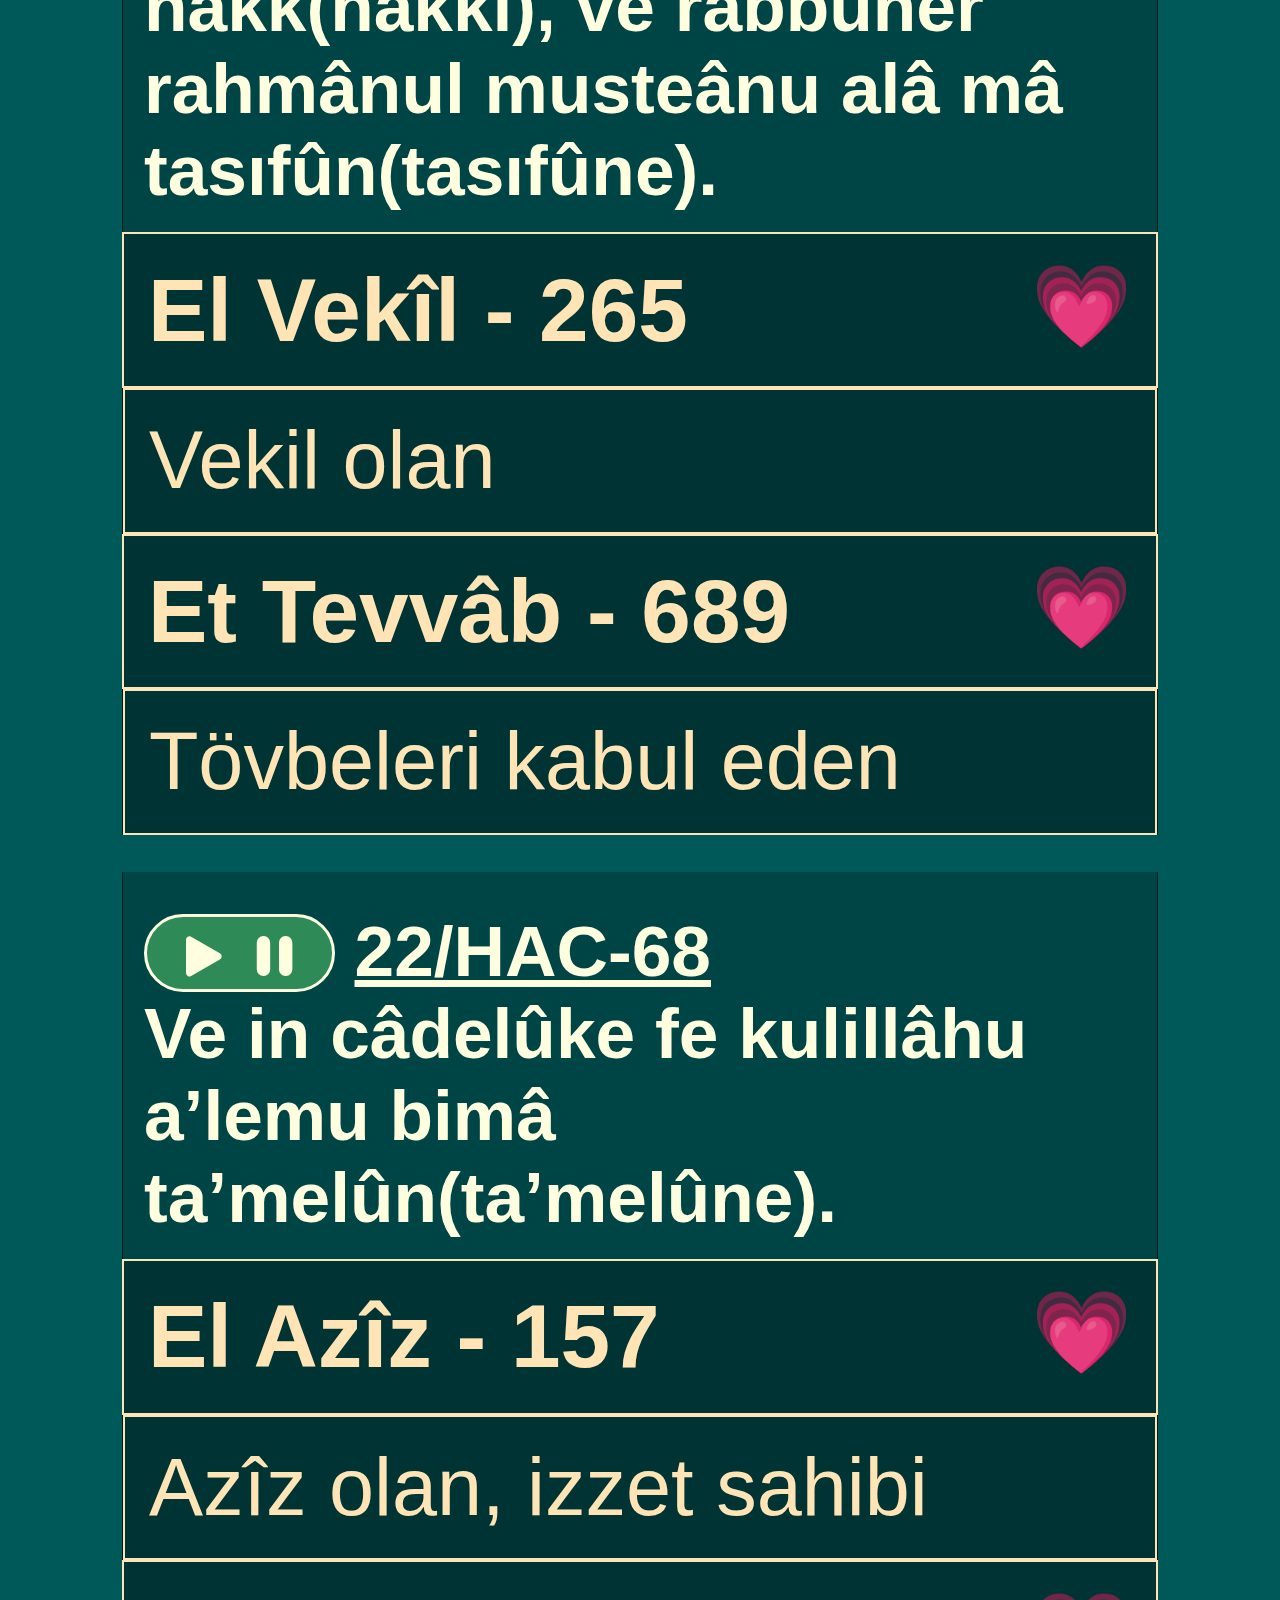
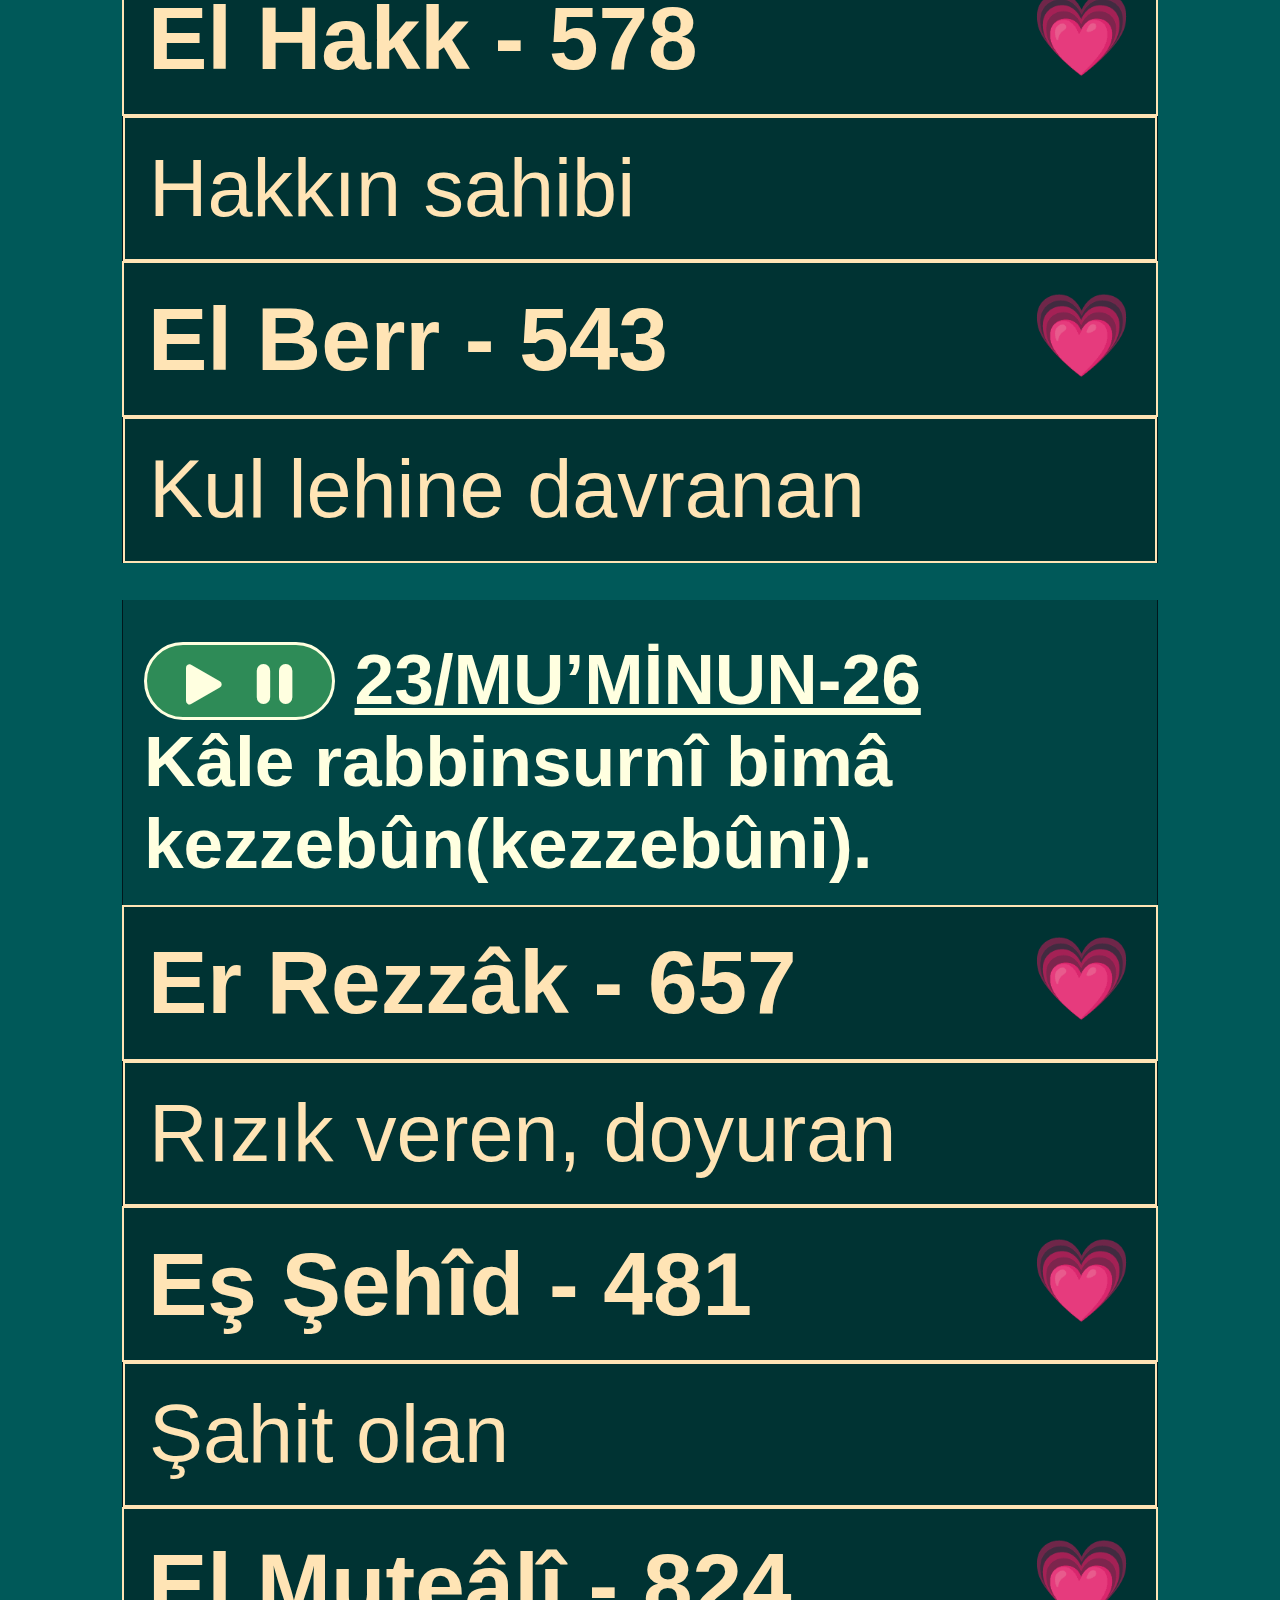
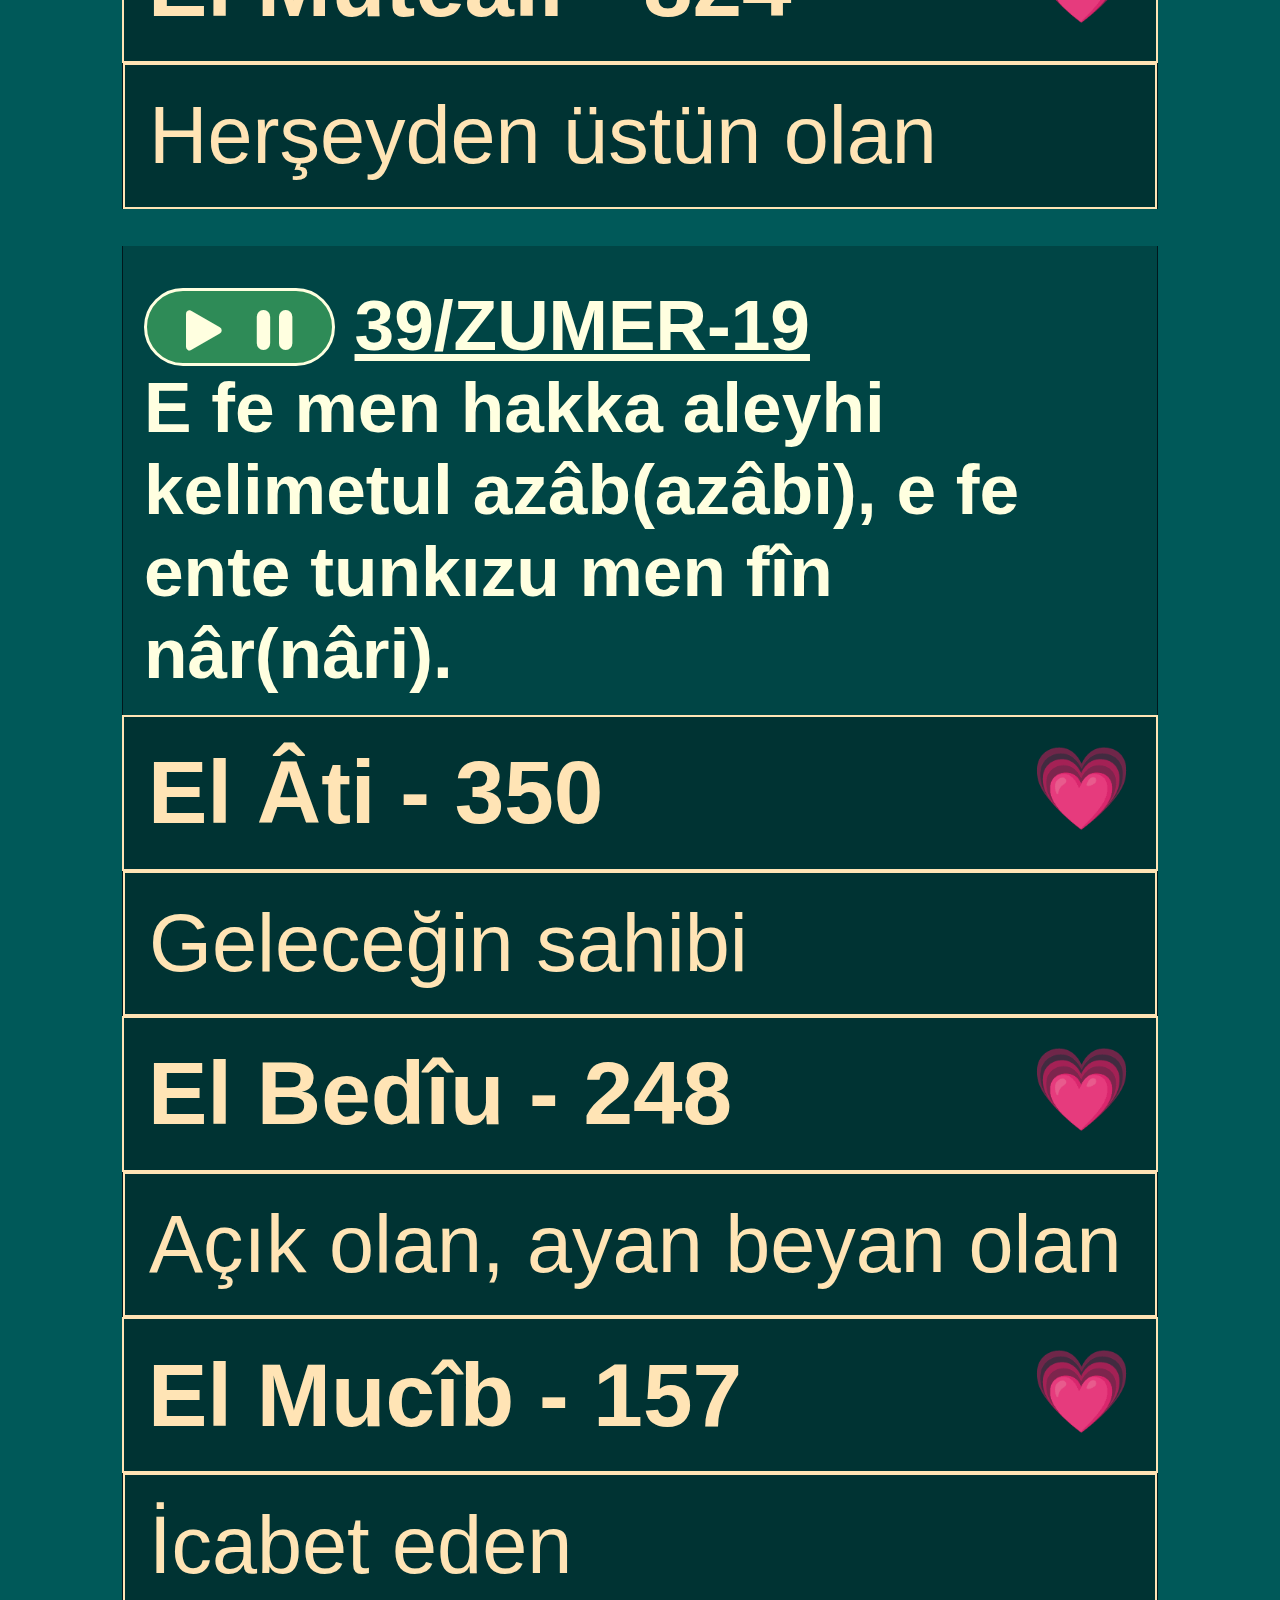
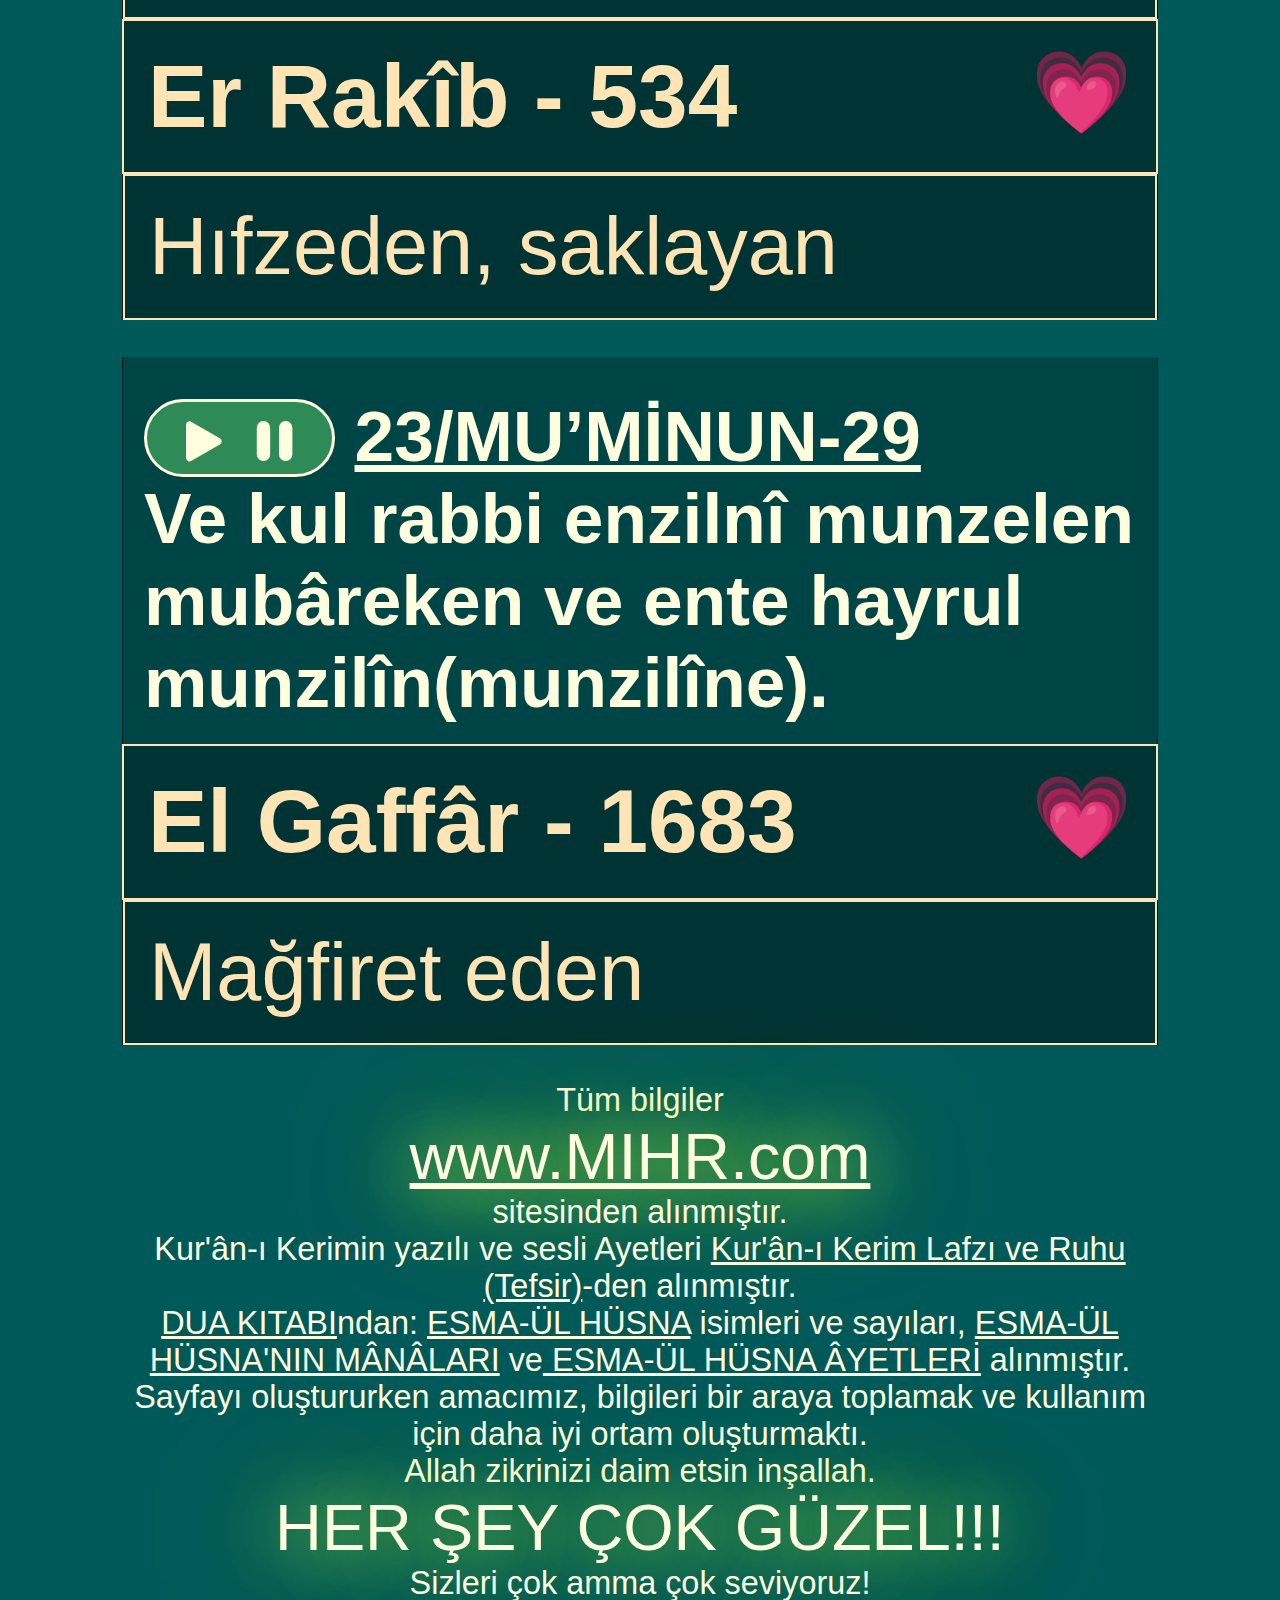
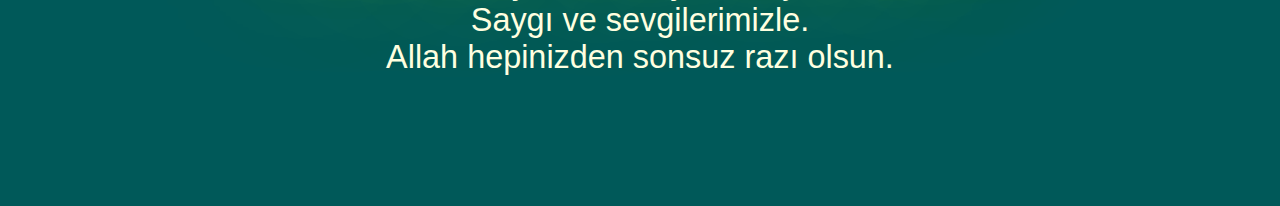
==== commit b9b0ae7f: "<p style="display: block"><br /></p>" ====
--- a/index.html
+++ b/index.html
@@ -67,7 +67,7 @@
       <!-- MENUSECTION DIV -->
       <div
         id="MENUSECTION"
-        style="margin-top: 170px; display: none"
+        style="margin-top: 10em; display: none"
         class="menu"
       >
         <!-- DATE -->
@@ -113,9 +113,8 @@
           id="GroupButtons"
           style="
           display: block;
-          padding: 10px 0 50px 0;
-          font-size: 50px;
-          font-family: Arial;
+          padding: 0.5em 0 2em 0;
+          font-size: 2em;
         "
           class="btn-group"
         >
@@ -123,10 +122,9 @@
           <div
             style="
             display: block;
-            padding: 10px 0 50px 0;
+            padding: 0.5em 0 2em 0;
             color: #ffffe0;
-            font-size: 50px;
-            font-family: Arial;
+            font-size: 2em;
           "
           >
             Haftanın gününü buradan<br />manual seçe bilirsiniz
@@ -476,7 +474,8 @@
             href="https://mihr.com/kitaplar/457/dua-kitab?chapter=1743"
             target="_blank"
             >İlgili esmalar çekilmeden önce âyeti okunur.</a
-          ><br>
+          >
+          <p style="display: block"><br /></p>
         </div>
         <div style="display: block">
           <table>
@@ -3347,7 +3346,7 @@
             ><br />Sizleri çok amma çok seviyoruz!<br />Saygı ve
             sevgilerimizle.<br />Allah hepinizden sonsuz razı olsun.
           </p>
-          <div style="padding: 100px 0 0 0"></div>
+          <div style="padding: 4em 0 0 0"></div>
         </footer>
       </div>
 
